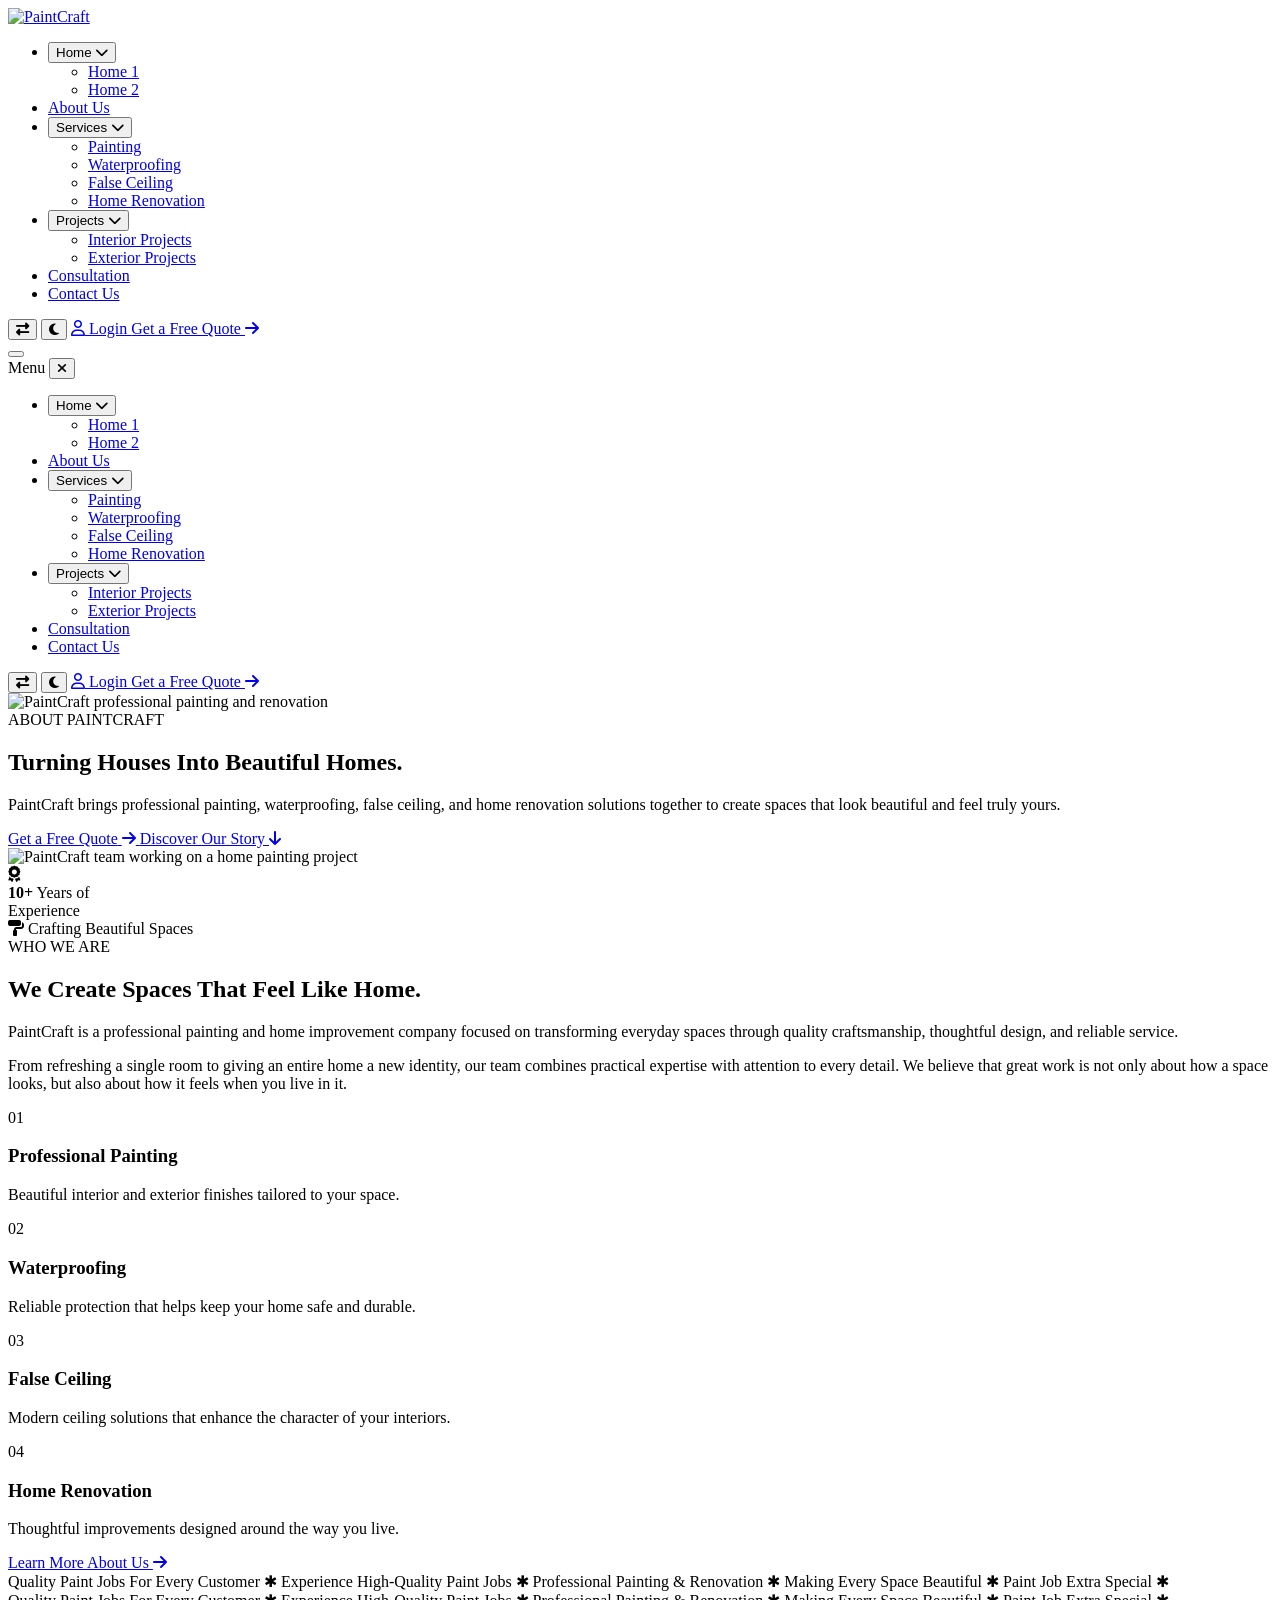
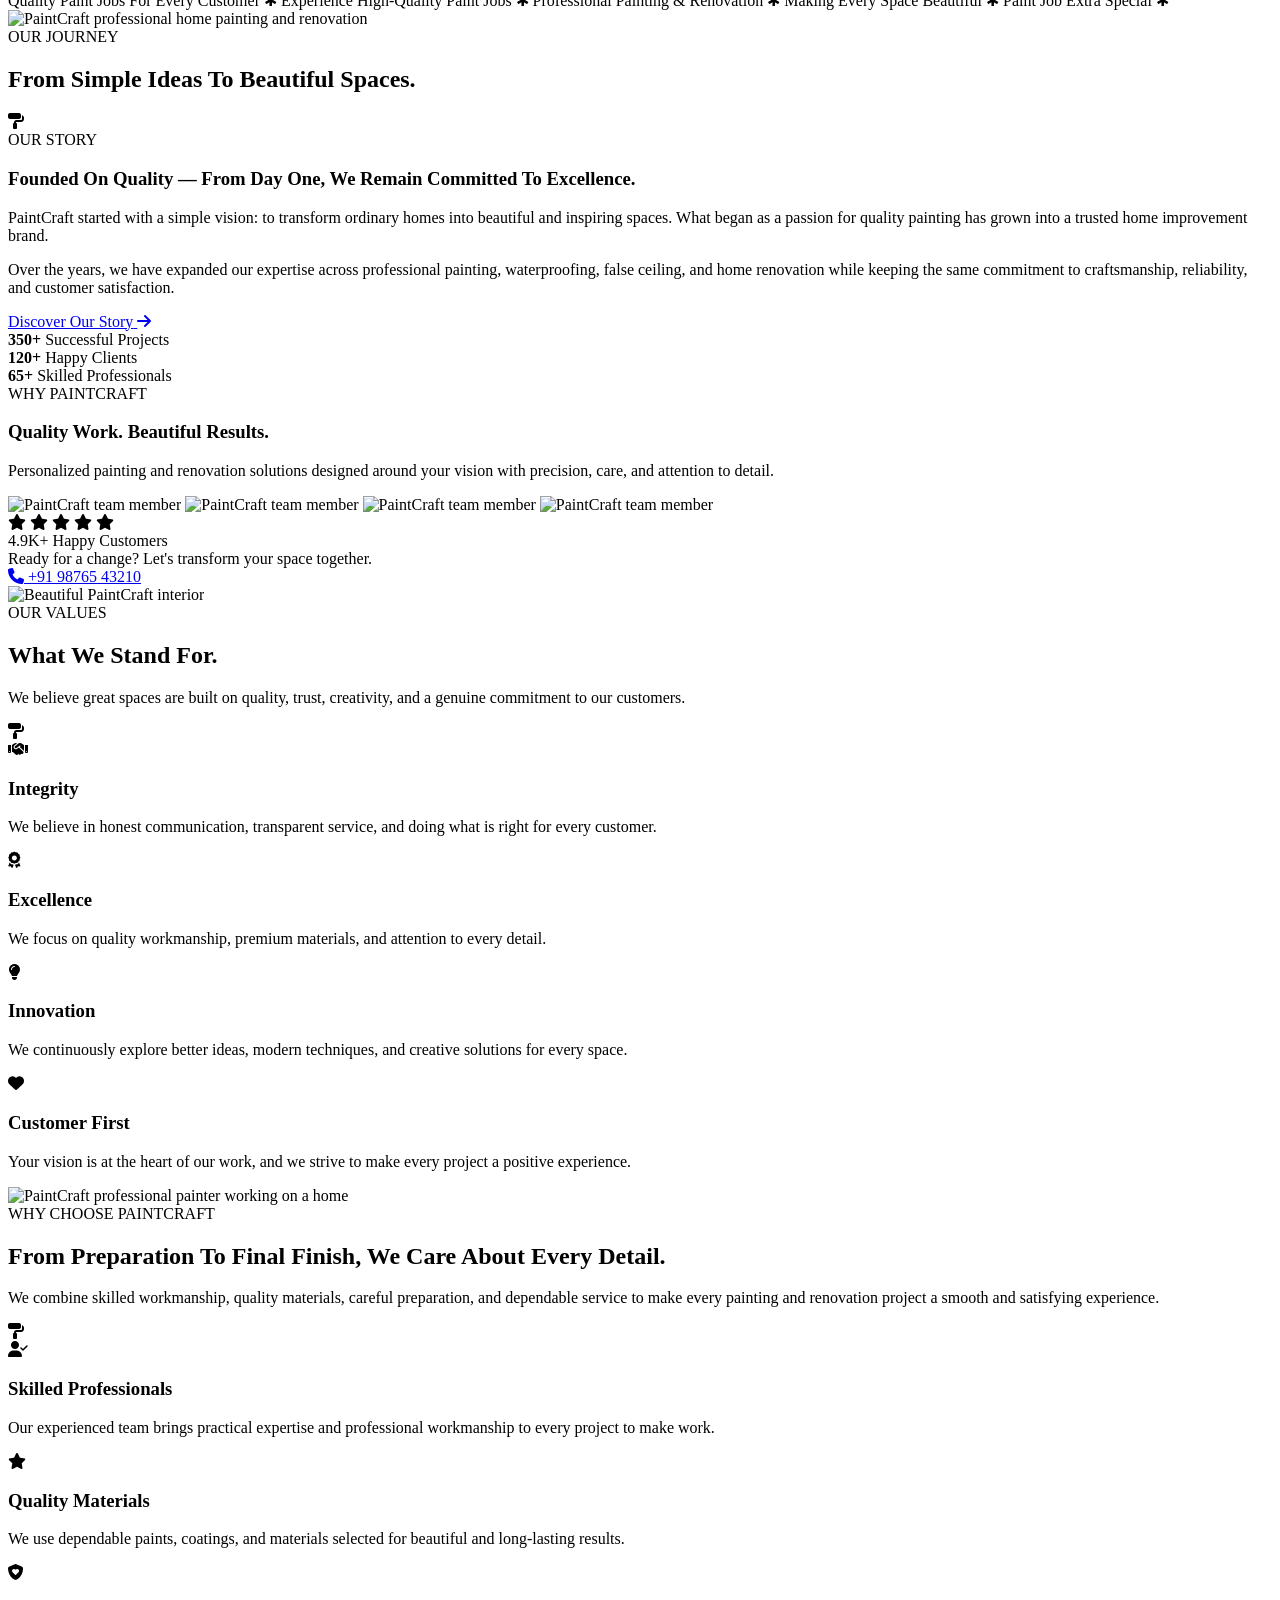
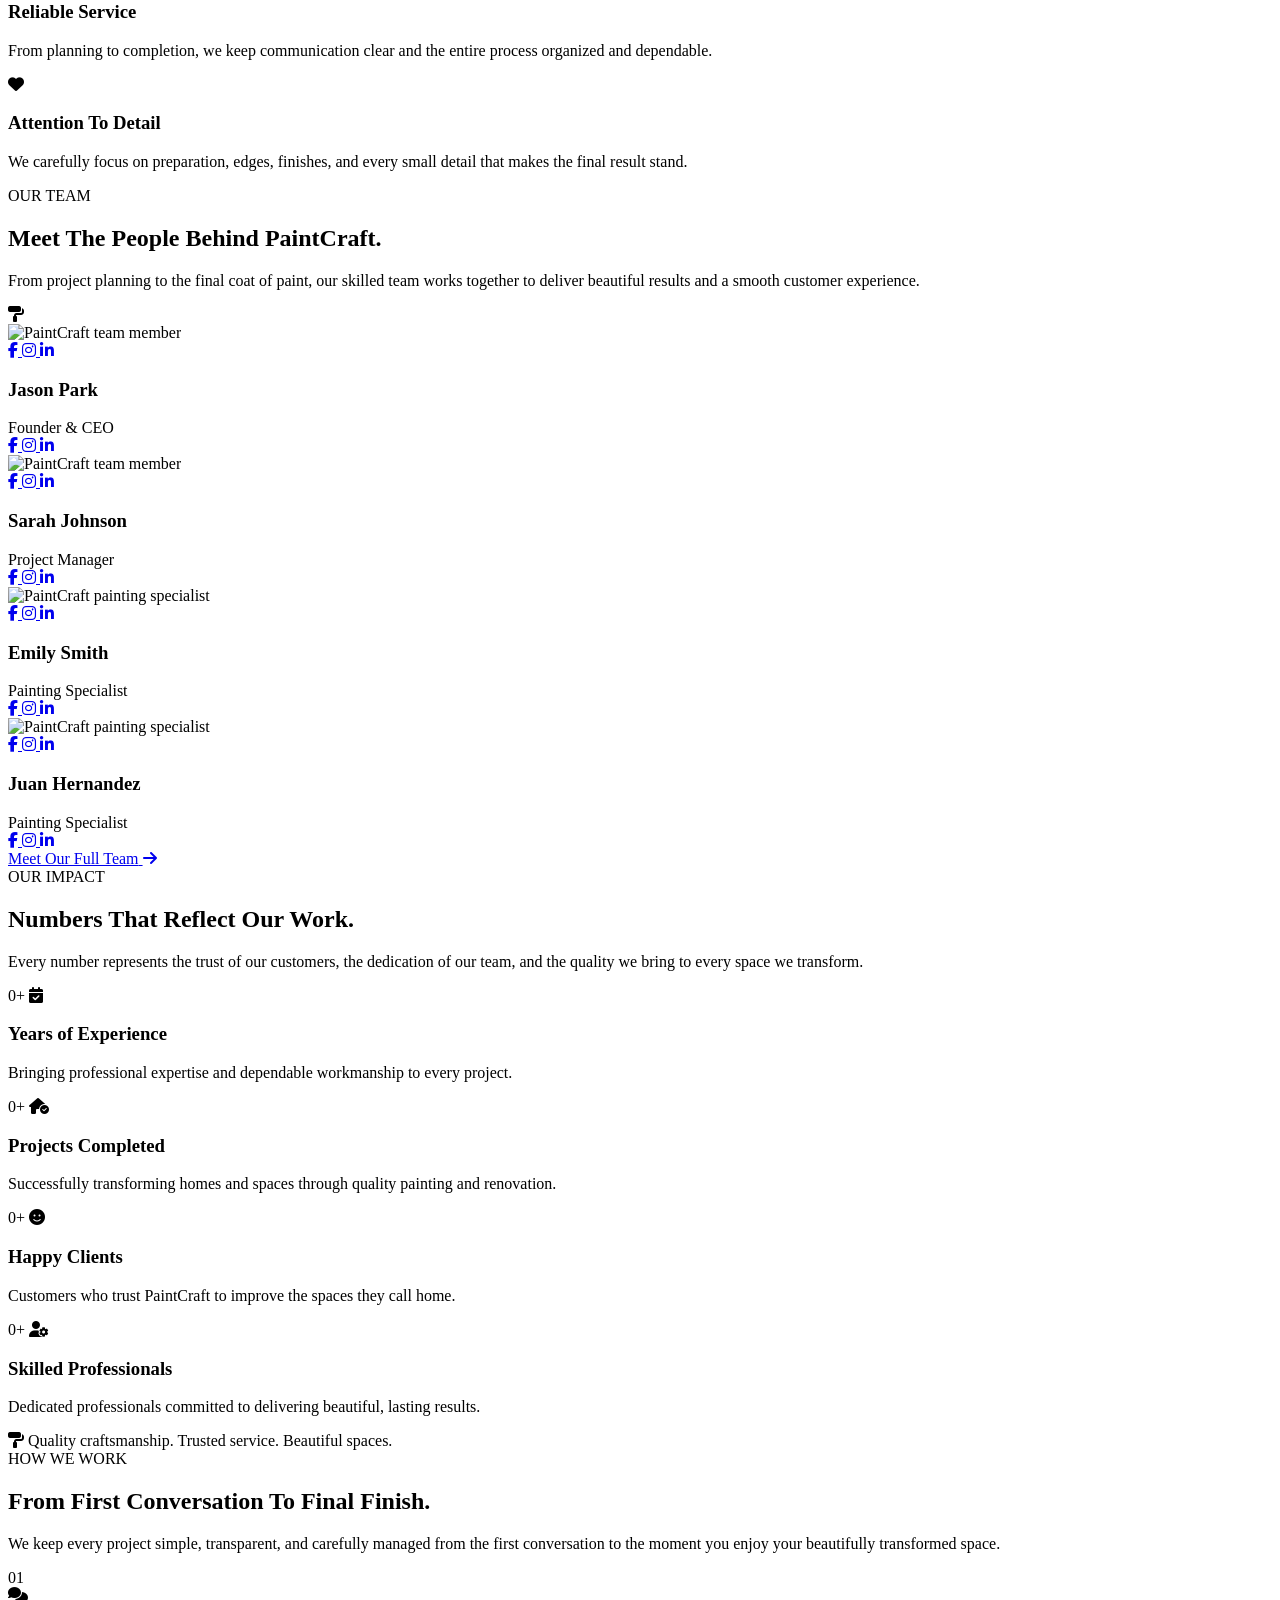
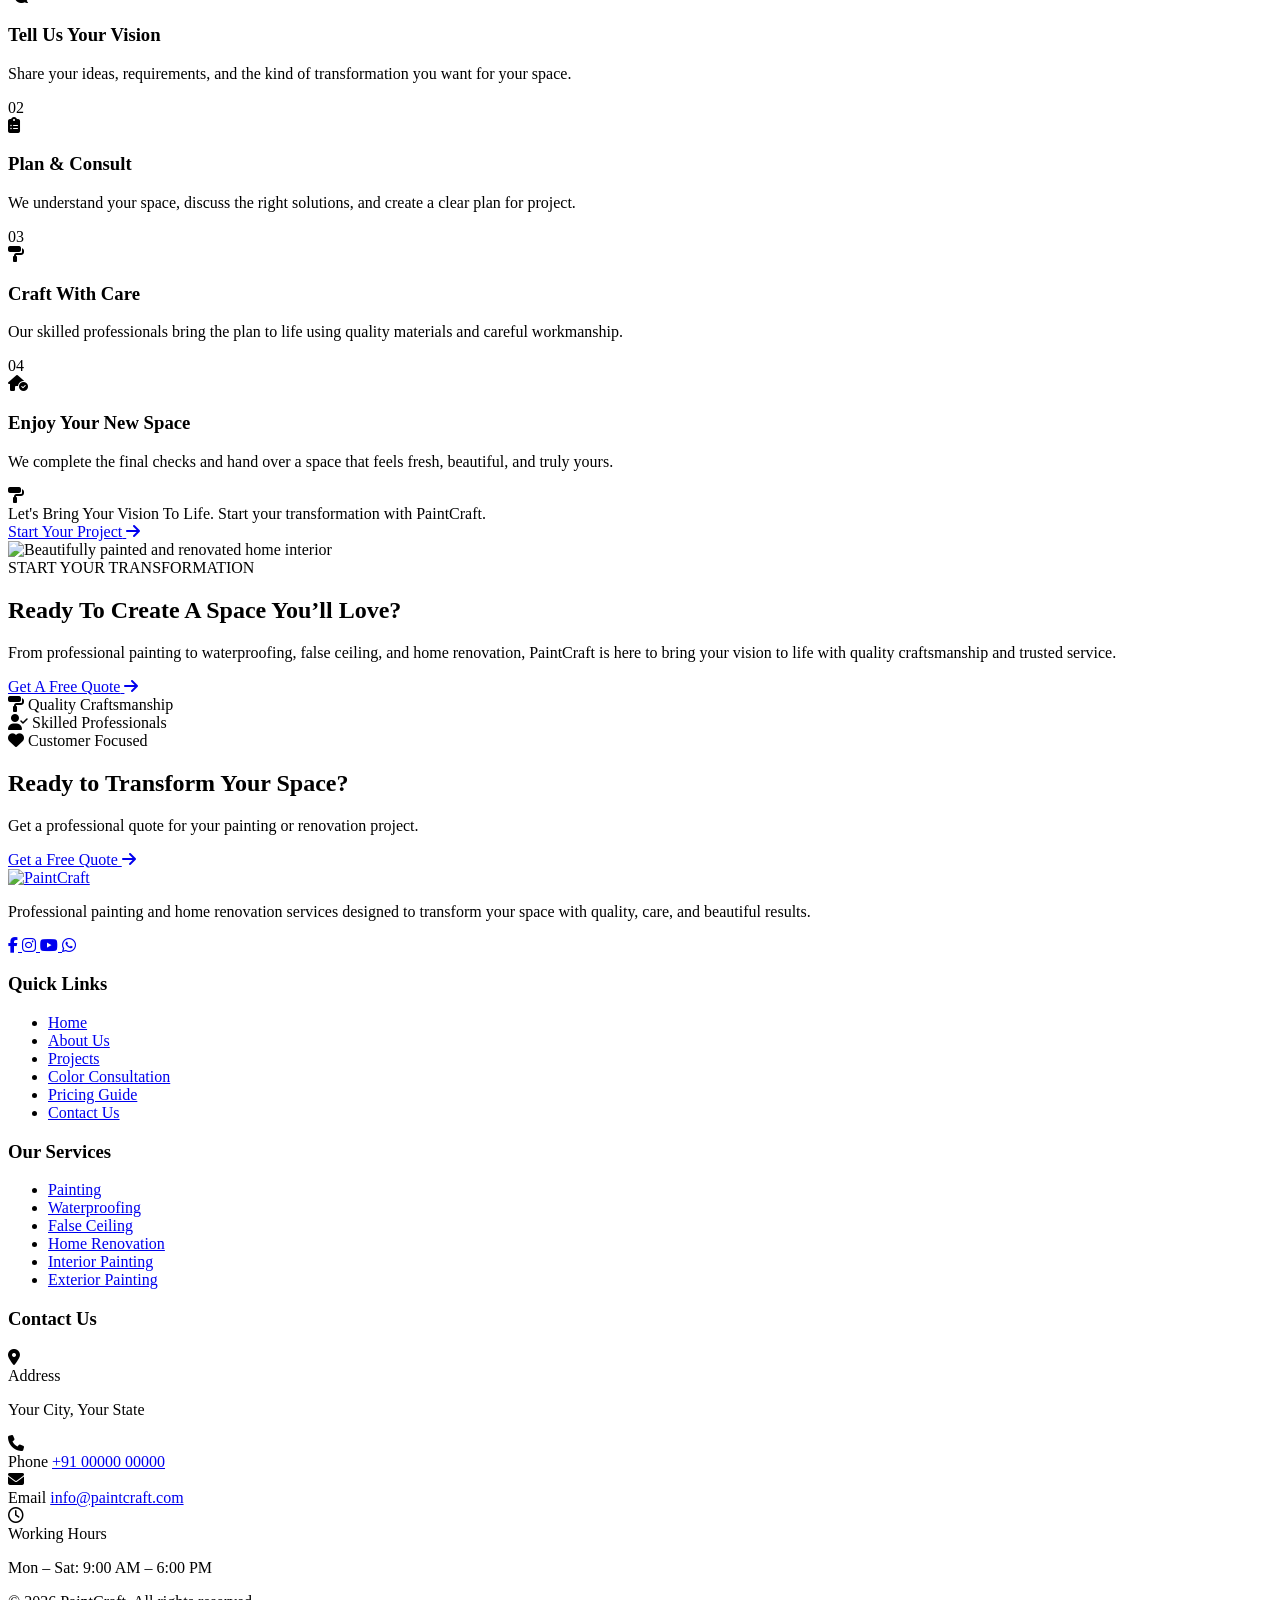
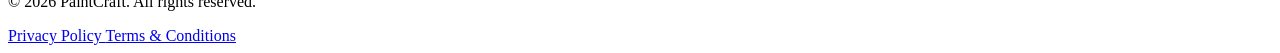
==== about.html @ 1d0dd158 "Add files via upload" ====
<!DOCTYPE html>
<html lang="en" dir="ltr">

<head>

    <!-- =========================================================
         META
    ========================================================== -->

    <meta charset="UTF-8">

    <meta
        name="viewport"
        content="width=device-width, initial-scale=1.0"
    >

    <meta
        name="description"
        content="PaintCraft - Professional Painting & Home Renovation Services"
    >

    <meta
        name="keywords"
        content="painting, home renovation, interior painting, exterior painting, waterproofing"
    >

    <meta
        name="author"
        content="PaintCraft"
    >

    <title>PaintCraft | Painting & Renovation</title>
    <link
    rel="icon"
    type="image/png"
    href="images/logo.png"
>


    <!-- =========================================================
         GOOGLE FONT
         Inter - Used Consistently Throughout Website
    ========================================================== -->

    <link
        rel="preconnect"
        href="https://fonts.googleapis.com"
    >

    <link
        rel="preconnect"
        href="https://fonts.gstatic.com"
        crossorigin
    >

    <link
        href="https://fonts.googleapis.com/css2?family=Inter:wght@400;500;600;700;800&display=swap"
        rel="stylesheet"
    >


    <!-- =========================================================
         FONT AWESOME
    ========================================================== -->

    <link
        rel="stylesheet"
        href="https://cdnjs.cloudflare.com/ajax/libs/font-awesome/6.5.2/css/all.min.css"
    >


    <!-- =========================================================
         MAIN CSS
    ========================================================== -->

    <link
        rel="stylesheet"
        href="css/style.css"
    >


    <!-- =========================================================
         RESPONSIVE CSS
    ========================================================== -->

    <link
        rel="stylesheet"
        href="css/responsive.css"
    >

</head>


<body>

    <!-- =========================================================
         SITE HEADER
    ========================================================== -->

    <header class="site-header">


        <!-- =====================================================
             HEADER CONTAINER
        ====================================================== -->

        <div class="header-container">


            <!-- =================================================
                 LOGO
            ================================================== -->

            <a
                href="index.html"
                class="site-logo"
                aria-label="PaintCraft Home"
            >

                <img
                    src="images/logo.png"
                    alt="PaintCraft"
                    class="logo-image"
                >

            </a>


            <!-- =================================================
                 DESKTOP NAVIGATION
            ================================================== -->

            <nav
                class="desktop-navigation"
                aria-label="Main Navigation"
            >

                <ul class="nav-menu">


                    <!-- =========================================
                         HOME
                    ========================================== -->

                    <li class="nav-item has-dropdown">

                        <button
                            type="button"
                            class="nav-link dropdown-toggle"
                            aria-expanded="false"
                        >

                            <span>Home</span>

                            <i class="fa-solid fa-chevron-down"></i>

                        </button>


                        <ul class="dropdown-menu">

                            <li>
                                <a href="index.html">
                                    Home 1
                                </a>
                            </li>

                            <li>
                                <a href="home-2.html">
                                    Home 2
                                </a>
                            </li>

                        </ul>

                    </li>


                    <!-- =========================================
                         ABOUT US
                    ========================================== -->

                    <li class="nav-item">

                        <a
                            href="about.html"
                            class="nav-link active"
                        >
                            About Us
                        </a>

                    </li>


                    <!-- =========================================
                         SERVICES
                    ========================================== -->

                    <li class="nav-item has-dropdown">

                        <button
                            type="button"
                            class="nav-link dropdown-toggle"
                            aria-expanded="false"
                        >

                            <span>Services</span>

                            <i class="fa-solid fa-chevron-down"></i>

                        </button>


                        <ul class="dropdown-menu">

                            <li>
                                <a href="painting.html">
                                    Painting
                                </a>
                            </li>

                            <li>
                                <a href="waterproofing.html">
                                    Waterproofing
                                </a>
                            </li>

                            <li>
                                <a href="false-ceiling.html">
                                    False Ceiling
                                </a>
                            </li>

                            <li>
                                <a href="home-renovation.html">
                                    Home Renovation
                                </a>
                            </li>

                        </ul>

                    </li>


                    <!-- =========================================
                         PROJECTS
                    ========================================== -->

                    <li class="nav-item has-dropdown">

                        <button
                            type="button"
                            class="nav-link dropdown-toggle"
                            aria-expanded="false"
                        >

                            <span>Projects</span>

                            <i class="fa-solid fa-chevron-down"></i>

                        </button>


                        <ul class="dropdown-menu">

                            

                            <li>
                                <a href="interior-projects.html">
                                    Interior Projects
                                </a>
                            </li>

                            <li>
                                <a href="exterior-projects.html">
                                    Exterior Projects
                                </a>
                            </li>

                            

                           

                        </ul>

                    </li>


                    <!-- =========================================
                         COLOR CONSULTATION
                    ========================================== -->

                    <li class="nav-item">

                        <a
                            href="consultation.html"
                            class="nav-link"
                        >
                            Consultation
                        </a>

                    </li>


                    


                    <!-- =========================================
                         CONTACT US
                    ========================================== -->

                    <li class="nav-item">

                        <a
                            href="contact.html"
                            class="nav-link"
                        >
                            Contact Us
                        </a>

                    </li>

                </ul>

            </nav>


            <!-- =================================================
                 DESKTOP HEADER ACTIONS

                 IMPORTANT:
                 These buttons are ONLY for desktop.
            ================================================== -->

            <div class="desktop-header-actions">


                <!-- =============================================
                     RTL TOGGLE
                ============================================== -->

                <button
                    type="button"
                    class="header-action-btn rtl-btn"
                    id="rtlToggle"
                    aria-label="Switch to RTL"
                    aria-pressed="false"
                >

                    <i class="fa-solid fa-right-left"></i>

                </button>


                <!-- =============================================
                     DARK MODE TOGGLE
                ============================================== -->

                <button
                    type="button"
                    class="header-action-btn dark-mode-btn"
                    id="darkModeToggle"
                    aria-label="Toggle dark mode"
                    aria-pressed="false"
                >

                    <i class="fa-solid fa-moon"></i>

                </button>


                <!-- =============================================
                     LOGIN
                ============================================== -->

                <a
                    href="login.html"
                    class="primary-btn login-btn"
                    aria-label="Login"
                >

                    <i class="fa-regular fa-user"></i>

                    <span>
                        Login
                    </span>

                </a>


                <!-- =============================================
                     GET A FREE QUOTE
                ============================================== -->

                <a
                    href="get a quote.html"
                    class="secondary-btn header-quote-btn"
                >

                    <span>
                        Get a Free Quote
                    </span>

                    <i class="fa-solid fa-arrow-right"></i>

                </a>


            </div>


            <!-- =================================================
                 HAMBURGER BUTTON

                 MOBILE
                 IPAD MINI
                 IPAD PRO
            ================================================== -->

            <button
                type="button"
                class="hamburger-button"
                id="hamburgerButton"
                aria-label="Open menu"
                aria-expanded="false"
                aria-controls="mobileNavigation"
            >

                <span class="hamburger-line"></span>

                <span class="hamburger-line"></span>

                <span class="hamburger-line"></span>

            </button>


        </div>


        <!-- =====================================================
             MOBILE / TABLET NAVIGATION

             ALL MENUS + ALL BUTTONS ARE INSIDE
             THE HAMBURGER MENU
        ====================================================== -->

        <div
            class="mobile-navigation"
            id="mobileNavigation"
            aria-hidden="true"
        >

            <div class="mobile-navigation-inner">


                <!-- =================================================
                     MOBILE MENU HEADER
                ================================================== -->

                <div class="mobile-menu-header">

                    <span class="mobile-menu-title">
                        Menu
                    </span>


                    <button
                        type="button"
                        class="mobile-menu-close"
                        id="mobileMenuClose"
                        aria-label="Close menu"
                    >

                        <i class="fa-solid fa-xmark"></i>

                    </button>

                </div>


                <!-- =================================================
                     MOBILE NAVIGATION
                ================================================== -->

                <nav
                    class="mobile-menu"
                    aria-label="Mobile Navigation"
                >

                    <ul class="mobile-nav-list">


                        <!-- =========================================
                             HOME
                        ========================================== -->

                        <li class="mobile-nav-item has-mobile-dropdown">

                            <button
                                type="button"
                                class="mobile-nav-link mobile-dropdown-toggle"
                                aria-expanded="false"
                            >

                                <span>
                                    Home
                                </span>

                                <i class="fa-solid fa-chevron-down"></i>

                            </button>


                            <ul class="mobile-dropdown-menu">

                                <li>
                                    <a href="index.html">
                                        Home 1
                                    </a>
                                </li>

                                <li>
                                    <a href="home-2.html">
                                        Home 2
                                    </a>
                                </li>

                            </ul>

                        </li>


                        <!-- =========================================
                             ABOUT US
                        ========================================== -->

                        <li class="mobile-nav-item">

                            <a
                                href="about.html"
                                class="mobile-nav-link active"
                            >
                                About Us
                            </a>

                        </li>


                        <!-- =========================================
                             SERVICES
                        ========================================== -->

                        <li class="mobile-nav-item has-mobile-dropdown">

                            <button
                                type="button"
                                class="mobile-nav-link mobile-dropdown-toggle"
                                aria-expanded="false"
                            >

                                <span>
                                    Services
                                </span>

                                <i class="fa-solid fa-chevron-down"></i>

                            </button>


                            <ul class="mobile-dropdown-menu">

                                <li>
                                    <a href="painting.html">
                                        Painting
                                    </a>
                                </li>

                                <li>
                                    <a href="waterproofing.html">
                                        Waterproofing
                                    </a>
                                </li>

                                <li>
                                    <a href="false-ceiling.html">
                                        False Ceiling
                                    </a>
                                </li>

                                <li>
                                    <a href="home-renovation.html">
                                        Home Renovation
                                    </a>
                                </li>

                            </ul>

                        </li>


                        <!-- =========================================
                             PROJECTS
                        ========================================== -->

                        <li class="mobile-nav-item has-mobile-dropdown">

                            <button
                                type="button"
                                class="mobile-nav-link mobile-dropdown-toggle"
                                aria-expanded="false"
                            >

                                <span>
                                    Projects
                                </span>

                                <i class="fa-solid fa-chevron-down"></i>

                            </button>


                            <ul class="mobile-dropdown-menu">

                                

                                <li>
                                    <a href="interior-projects.html">
                                        Interior Projects
                                    </a>
                                </li>

                                <li>
                                    <a href="exterior-projects.html">
                                        Exterior Projects
                                    </a>
                                </li>

                              

                                

                            </ul>

                        </li>


                        <!-- =========================================
                             COLOR CONSULTATION
                        ========================================== -->

                        <li class="mobile-nav-item">

                            <a
                                href="consultation.html"
                                class="mobile-nav-link"
                            >
                                Consultation
                            </a>

                        </li>


                        


                        <!-- =========================================
                             CONTACT US
                        ========================================== -->

                        <li class="mobile-nav-item">

                            <a
                                href="contact.html"
                                class="mobile-nav-link"
                            >
                                Contact Us
                            </a>

                        </li>


                    </ul>

                </nav>


                <!-- =================================================
                     MOBILE HEADER ACTIONS

                     THESE ARE INSIDE THE HAMBURGER DRAWER

                     RTL
                     DARK MODE
                     LOGIN
                     GET A FREE QUOTE
                ================================================== -->

                <div class="mobile-header-actions">


                    <!-- =============================================
                         RTL TOGGLE
                    ============================================== -->

                    <button
                        type="button"
                        class="mobile-action-btn rtl-btn"
                        id="mobileRtlToggle"
                        aria-label="Switch to RTL"
                        aria-pressed="false"
                    >

                        <i class="fa-solid fa-right-left"></i>

                    </button>


                    <!-- =============================================
                         DARK MODE TOGGLE
                    ============================================== -->

                    <button
                        type="button"
                        class="mobile-action-btn dark-mode-btn"
                        id="mobileDarkModeToggle"
                        aria-label="Toggle dark mode"
                        aria-pressed="false"
                    >

                        <i class="fa-solid fa-moon"></i>

                    </button>


                    <!-- =============================================
                         LOGIN
                    ============================================== -->

                    <a
                        href="login.html"
                        class="primary-btn mobile-action-btn login-btn"
                    >

                        <i class="fa-regular fa-user"></i>

                        <span>
                            Login
                        </span>

                    </a>


                    <!-- =============================================
                         GET A FREE QUOTE
                    ============================================== -->

                    <a
                        href="get a quote.html"
                        class="secondary-btn mobile-quote-btn"
                    >

                        <span>
                            Get a Free Quote
                        </span>

                        <i class="fa-solid fa-arrow-right"></i>

                    </a>


                </div>


            </div>

        </div>


    </header>


    <!-- =========================================================
         MAIN CONTENT
    ========================================================== -->

    <main id="main-content">
        <!-- =========================================================
     ABOUT US PAGE
     SECTION 1 - PAGE HERO
     PART 1 - HTML
========================================================= -->

<section class="about-page-hero" id="aboutPageHero">

    <!-- Background Image -->
    <div class="about-page-hero-background">

        <img
            src="images/about-hero.jpg"
            alt="PaintCraft professional painting and renovation"
            class="about-page-hero-background-image"
        >

    </div>


    <!-- Dark Overlay -->
    <div
        class="about-page-hero-overlay"
        aria-hidden="true"
    ></div>


    <!-- Centered Content -->
    <div class="about-page-hero-container">

        <div class="about-page-hero-content">

            <span class="about-page-hero-eyebrow">
                ABOUT PAINTCRAFT
            </span>

            <h1 class="about-page-hero-title">
                Turning Houses Into
                <span>Beautiful Homes.</span>
            </h1>

            <p class="about-page-hero-description">
                PaintCraft brings professional painting, waterproofing,
                false ceiling, and home renovation solutions together
                to create spaces that look beautiful and feel truly yours.
            </p>

            <div class="about-page-hero-actions">

                <a
                    href="get-a-quote.html"
                    class="about-page-hero-primary-button"
                >
                    <span>Get a Free Quote</span>
                    <i
                        class="fa-solid fa-arrow-right"
                        aria-hidden="true"
                    ></i>
                </a>

                <a
                    href="#aboutWhoWeAre"
                    class="about-page-hero-secondary-button"
                >
                    <span>Discover Our Story</span>
                    <i
                        class="fa-solid fa-arrow-down"
                        aria-hidden="true"
                    ></i>
                </a>

            </div>

        </div>

    </div>

</section>
<!-- =========================================================
     ABOUT US PAGE
     SECTION 2 - WHO WE ARE
     PART 1 - HTML
========================================================= -->

<section class="about-who-section" id="aboutWhoWeAre">

    <div class="about-who-container">


        <!-- =================================================
             IMAGE SIDE
        ================================================== -->

        <div class="about-who-visual">

            <div class="about-who-image-wrapper">

                <img
                    src="images/about-who-we-are.jpg"
                    alt="PaintCraft team working on a home painting project"
                    class="about-who-image"
                    loading="lazy"
                >

            </div>


            <!-- Experience Badge -->

            <div class="about-who-experience">

                <div class="about-who-experience-icon">

                    <i
                        class="fa-solid fa-award"
                        aria-hidden="true"
                    ></i>

                </div>

                <div class="about-who-experience-content">

                    <strong>10+</strong>

                    <span>
                        Years of
                        <br>
                        Experience
                    </span>

                </div>

            </div>


            <!-- Small Image Label -->

            <div class="about-who-image-label">

                <i
                    class="fa-solid fa-paint-roller"
                    aria-hidden="true"
                ></i>

                <span>
                    Crafting Beautiful Spaces
                </span>

            </div>

        </div>


        <!-- =================================================
             CONTENT SIDE
        ================================================== -->

        <div class="about-who-content">

            <span class="about-who-eyebrow">
                WHO WE ARE
            </span>

            <h2 class="about-who-title">
                We Create Spaces That
                <span>Feel Like Home.</span>
            </h2>

            <p class="about-who-introduction">
                PaintCraft is a professional painting and home
                improvement company focused on transforming
                everyday spaces through quality craftsmanship,
                thoughtful design, and reliable service.
            </p>

            <p class="about-who-description">
                From refreshing a single room to giving an entire
                home a new identity, our team combines practical
                expertise with attention to every detail. We believe
                that great work is not only about how a space looks,
                but also about how it feels when you live in it.
            </p>


            <!-- Core Areas -->

            <div class="about-who-services">

                <div class="about-who-service">

                    <span class="about-who-service-number">
                        01
                    </span>

                    <div class="about-who-service-content">

                        <h3>
                            Professional Painting
                        </h3>

                        <p>
                            Beautiful interior and exterior finishes
                            tailored to your space.
                        </p>

                    </div>

                </div>


                <div class="about-who-service">

                    <span class="about-who-service-number">
                        02
                    </span>

                    <div class="about-who-service-content">

                        <h3>
                            Waterproofing
                        </h3>

                        <p>
                            Reliable protection that helps keep
                            your home safe and durable.
                        </p>

                    </div>

                </div>


                <div class="about-who-service">

                    <span class="about-who-service-number">
                        03
                    </span>

                    <div class="about-who-service-content">

                        <h3>
                            False Ceiling
                        </h3>

                        <p>
                            Modern ceiling solutions that enhance
                            the character of your interiors.
                        </p>

                    </div>

                </div>


                <div class="about-who-service">

                    <span class="about-who-service-number">
                        04
                    </span>

                    <div class="about-who-service-content">

                        <h3>
                            Home Renovation
                        </h3>

                        <p>
                            Thoughtful improvements designed around
                            the way you live.
                        </p>

                    </div>

                </div>

            </div>


            <!-- CTA -->

            <div class="about-who-action">

                <a
                    href="consultation.html"
                    class="about-who-button"
                >

                    <span>
                        Learn More About Us
                    </span>

                    <i
                        class="fa-solid fa-arrow-right"
                        aria-hidden="true"
                    ></i>

                </a>

            </div>

        </div>

    </div>

</section>
<!-- =========================================================
     PAINTCRAFT RUNNING MARQUEE
========================================================= -->

<section class="paintcraft-marquee-section" aria-label="PaintCraft highlights">
    <div class="paintcraft-marquee-track">

        <div class="paintcraft-marquee-content">

            <span class="paintcraft-marquee-item">
                Quality Paint Jobs For Every Customer
            </span>

            <span class="paintcraft-marquee-star">✱</span>

            <span class="paintcraft-marquee-item">
                Experience High-Quality Paint Jobs
            </span>

            <span class="paintcraft-marquee-star">✱</span>

            <span class="paintcraft-marquee-item">
                Professional Painting & Renovation
            </span>

            <span class="paintcraft-marquee-star">✱</span>

            <span class="paintcraft-marquee-item">
                Making Every Space Beautiful
            </span>

            <span class="paintcraft-marquee-star">✱</span>

            <span class="paintcraft-marquee-item">
                Paint Job Extra Special
            </span>

            <span class="paintcraft-marquee-star">✱</span>

        </div>

        <!-- Duplicate for seamless infinite loop -->
        <div class="paintcraft-marquee-content" aria-hidden="true">

            <span class="paintcraft-marquee-item">
                Quality Paint Jobs For Every Customer
            </span>

            <span class="paintcraft-marquee-star">✱</span>

            <span class="paintcraft-marquee-item">
                Experience High-Quality Paint Jobs
            </span>

            <span class="paintcraft-marquee-star">✱</span>

            <span class="paintcraft-marquee-item">
                Professional Painting & Renovation
            </span>

            <span class="paintcraft-marquee-star">✱</span>

            <span class="paintcraft-marquee-item">
                Making Every Space Beautiful
            </span>

            <span class="paintcraft-marquee-star">✱</span>

            <span class="paintcraft-marquee-item">
                Paint Job Extra Special
            </span>

            <span class="paintcraft-marquee-star">✱</span>

        </div>

    </div>
</section>
<!-- =========================================================
     ABOUT US
     SECTION 3: OUR STORY
     PART 1 — HTML
========================================================= -->

<section class="about-story-section" id="aboutOurStory">

    <div class="about-story-container">

        <!-- =================================================
             TOP STORY AREA
        ================================================= -->

        <div class="about-story-main">

            <!-- LEFT: STORY IMAGE -->
            <div class="about-story-visual">

                <div class="about-story-image-wrapper">
                    <img
                        src="images/about-story.jpg"
                        alt="PaintCraft professional home painting and renovation"
                        class="about-story-image"
                        loading="lazy"
                    >
                </div>

            </div>


            <!-- CENTER: STORY STATEMENT -->
            <div class="about-story-highlight">

                <span class="about-story-highlight-line">
                    OUR JOURNEY
                </span>

                <h2 class="about-story-highlight-title">
                    From Simple
                    <span>Ideas</span>
                    To Beautiful
                    <span>Spaces.</span>
                </h2>

                <div class="about-story-highlight-mark">
                    <i class="fa-solid fa-paint-roller"></i>
                </div>

            </div>


            <!-- RIGHT: STORY CONTENT -->
            <div class="about-story-content">

                <span class="about-story-eyebrow">
                    OUR STORY
                </span>

                <h3 class="about-story-title">
                    Founded On Quality — From Day One, We Remain Committed To Excellence.
                </h3>

                <p class="about-story-description">
                    PaintCraft started with a simple vision: to transform
                    ordinary homes into beautiful and inspiring spaces.
                    What began as a passion for quality painting has grown
                    into a trusted home improvement brand.
                </p>

                <p class="about-story-description">
                    Over the years, we have expanded our expertise across
                    professional painting, waterproofing, false ceiling,
                    and home renovation while keeping the same commitment
                    to craftsmanship, reliability, and customer satisfaction.
                </p>

                <div class="about-story-action">

                    <a
                        href="consultation.html"
                        class="about-story-button"
                    >
                        <span>Discover Our Story</span>

                        <span class="about-story-button-icon">
                            <i class="fa-solid fa-arrow-right"></i>
                        </span>
                    </a>

                </div>

            </div>

        </div>


        <!-- =================================================
             BOTTOM STORY AREA
        ================================================= -->

        <div class="about-story-bottom">


            <!-- STATISTICS -->
            <div class="about-story-stats">

                <!-- STAT 1 -->
                <div class="about-story-stat">

                    <strong class="about-story-stat-number">
                        350+
                    </strong>

                    <span class="about-story-stat-label">
                        Successful Projects
                    </span>

                </div>


                <!-- STAT 2 -->
                <div class="about-story-stat">

                    <strong class="about-story-stat-number">
                        120+
                    </strong>

                    <span class="about-story-stat-label">
                        Happy Clients
                    </span>

                </div>


                <!-- STAT 3 -->
                <div class="about-story-stat">

                    <strong class="about-story-stat-number">
                        65+
                    </strong>

                    <span class="about-story-stat-label">
                        Skilled Professionals
                    </span>

                </div>

            </div>


            <!-- FEATURE CARD -->
            <div class="about-story-feature-card">

                <div class="about-story-feature-content">

                    <span class="about-story-feature-eyebrow">
                        WHY PAINTCRAFT
                    </span>

                    <h3 class="about-story-feature-title">
                        Quality Work.
                        <span>Beautiful Results.</span>
                    </h3>

                    <p class="about-story-feature-description">
                        Personalized painting and renovation solutions
                        designed around your vision with precision,
                        care, and attention to detail.
                    </p>

                </div>


                <!-- FEATURE BOTTOM -->
                <div class="about-story-feature-bottom">

                    <div class="about-story-review">

                        <div class="about-story-review-avatars">

                            <span class="about-story-avatar">
                                <img
                                    src="images/team-1.jpg"
                                    alt="PaintCraft team member"
                                >
                            </span>

                            <span class="about-story-avatar">
                                <img
                                    src="images/team-2.jpg"
                                    alt="PaintCraft team member"
                                >
                            </span>

                            <span class="about-story-avatar">
                                <img
                                    src="images/team-3.jpg"
                                    alt="PaintCraft team member"
                                >
                            </span>

                            <span class="about-story-avatar">
                                <img
                                    src="images/team-4.jpg"
                                    alt="PaintCraft team member"
                                >
                            </span>

                        </div>


                        <div class="about-story-rating">

                            <div class="about-story-stars">
                                <i class="fa-solid fa-star"></i>
                                <i class="fa-solid fa-star"></i>
                                <i class="fa-solid fa-star"></i>
                                <i class="fa-solid fa-star"></i>
                                <i class="fa-solid fa-star"></i>
                            </div>

                            <span>
                                4.9K+ Happy Customers
                            </span>

                        </div>

                    </div>

                </div>

            </div>

        </div>

    </div>

</section>
<! =========================================================
   ABOUT US
   SECTION 4: OUR VALUES
   PART 1 — HTML
========================================================= !>

<section class="about-values-section" id="aboutOurValues">

    <!-- =====================================================
         TOP CTA STRIP
    ====================================================== -->

    <div class="about-values-cta-strip">

        <div class="about-values-cta-container">

            <div class="about-values-cta-text">
                Ready for a change?
                <span>Let's transform your space together.</span>
            </div>

            <a
                href="tel:+919876543210"
                class="about-values-cta-button"
            >
                <i class="fa-solid fa-phone"></i>
                <span>+91 98765 43210</span>
            </a>

        </div>

    </div>


    <!-- =====================================================
         VALUES MAIN AREA
    ====================================================== -->

    <div class="about-values-main">

        <!-- BACKGROUND IMAGE -->
        <div class="about-values-background">

            <img
                src="images/about-values.jpg"
                alt="Beautiful PaintCraft interior"
                class="about-values-background-image"
                loading="lazy"
            >

        </div>


        <!-- IMAGE OVERLAY -->
        <div
            class="about-values-image-overlay"
            aria-hidden="true"
        ></div>


        <!-- CONTENT CONTAINER -->
        <div class="about-values-container">

            <div class="about-values-card">

                <!-- CARD HEADER -->

                <div class="about-values-card-header">

                    <span class="about-values-eyebrow">
                        OUR VALUES
                    </span>

                    <h2 class="about-values-title">
                        What We
                        <span>Stand For.</span>
                    </h2>

                    <p class="about-values-intro">
                        We believe great spaces are built on
                        quality, trust, creativity, and a genuine
                        commitment to our customers.
                    </p>

                </div>


                <!-- DECORATIVE PAINT ROLLER -->

                <div class="about-values-divider">

                    <span></span>

                    <i class="fa-solid fa-paint-roller"></i>

                    <span></span>

                </div>


                <!-- VALUES LIST -->

                <div class="about-values-list">

                    <!-- VALUE 01 -->

                    <article class="about-value-item">

                        <div class="about-value-icon">
                            <i class="fa-solid fa-handshake"></i>
                        </div>

                        <div class="about-value-content">

                            <h3>Integrity</h3>

                            <p>
                                We believe in honest communication,
                                transparent service, and doing what
                                is right for every customer.
                            </p>

                        </div>

                    </article>


                    <!-- VALUE 02 -->

                    <article class="about-value-item">

                        <div class="about-value-icon">
                            <i class="fa-solid fa-award"></i>
                        </div>

                        <div class="about-value-content">

                            <h3>Excellence</h3>

                            <p>
                                We focus on quality workmanship,
                                premium materials, and attention
                                to every detail.
                            </p>

                        </div>

                    </article>


                    <!-- VALUE 03 -->

                    <article class="about-value-item">

                        <div class="about-value-icon">
                            <i class="fa-solid fa-lightbulb"></i>
                        </div>

                        <div class="about-value-content">

                            <h3>Innovation</h3>

                            <p>
                                We continuously explore better
                                ideas, modern techniques, and
                                creative solutions for every space.
                            </p>

                        </div>

                    </article>


                    <!-- VALUE 04 -->

                    <article class="about-value-item">

                        <div class="about-value-icon">
                            <i class="fa-solid fa-heart"></i>
                        </div>

                        <div class="about-value-content">

                            <h3>Customer First</h3>

                            <p>
                                Your vision is at the heart of our
                                work, and we strive to make every
                                project a positive experience.
                            </p>

                        </div>

                    </article>

                </div>

            </div>

        </div>

    </div>

</section>
<!-- =========================================================
     ABOUT US
     SECTION 5: WHY CHOOSE PAINTCRAFT
     PART 1 — HTML
========================================================= -->

<section class="about-why-section" id="aboutWhyChoose">

    <div class="about-why-container">

        <!-- =================================================
             LEFT IMAGE
        ================================================== -->

        <div class="about-why-visual">

            <div class="about-why-image-wrapper">

                <img
                    src="images/about-why-choose.jpg"
                    alt="PaintCraft professional painter working on a home"
                    class="about-why-image"
                    loading="lazy"
                >

            </div>

        </div>


        <!-- =================================================
             RIGHT CONTENT
        ================================================== -->

        <div class="about-why-content">

            <!-- SECTION HEADING -->

            <div class="about-why-header">

                <span class="about-why-eyebrow">
                    WHY CHOOSE PAINTCRAFT
                </span>

                <h2 class="about-why-title">
                    From Preparation To
                    <span>Final Finish,</span>
                    We Care About Every Detail.
                </h2>

                <p class="about-why-intro">
                    We combine skilled workmanship, quality materials,
                    careful preparation, and dependable service to make
                    every painting and renovation project a smooth
                    and satisfying experience.
                </p>

            </div>


            <!-- =================================================
                 DECORATIVE DIVIDER
            ================================================== -->

            <div class="about-why-divider">

                <span></span>

                <i class="fa-solid fa-paint-roller"></i>

                <span></span>

            </div>


            <!-- =================================================
                 BENEFITS GRID
            ================================================== -->

            <div class="about-why-benefits">


                <!-- BENEFIT 01 -->

                <article class="about-why-benefit">

                    <div class="about-why-benefit-icon">
                        <i class="fa-solid fa-user-check"></i>
                    </div>

                    <div class="about-why-benefit-content">

                        <h3>
                            Skilled Professionals
                        </h3>

                        <p>
                            Our experienced team brings practical
                            expertise and professional workmanship
                            to every project to make work.
                        </p>

                    </div>

                </article>


                <!-- BENEFIT 02 -->

                <article class="about-why-benefit">

                    <div class="about-why-benefit-icon">
                        <i class="fa-solid fa-star"></i>
                    </div>

                    <div class="about-why-benefit-content">

                        <h3>
                            Quality Materials
                        </h3>

                        <p>
                            We use dependable paints, coatings,
                            and materials selected for beautiful
                            and long-lasting results.
                        </p>

                    </div>

                </article>


                <!-- BENEFIT 03 -->

                <article class="about-why-benefit">

                    <div class="about-why-benefit-icon">
                        <i class="fa-solid fa-shield-heart"></i>
                    </div>

                    <div class="about-why-benefit-content">

                        <h3>
                            Reliable Service
                        </h3>

                        <p>
                            From planning to completion, we keep
                            communication clear and the entire
                            process organized and dependable.
                        </p>

                    </div>

                </article>


                <!-- BENEFIT 04 -->

                <article class="about-why-benefit">

                    <div class="about-why-benefit-icon">
                        <i class="fa-solid fa-heart"></i>
                    </div>

                    <div class="about-why-benefit-content">

                        <h3>
                            Attention To Detail
                        </h3>

                        <p>
                            We carefully focus on preparation,
                            edges, finishes, and every small detail
                            that makes the final result stand.
                        </p>

                    </div>

                </article>


            </div>

        </div>

    </div>

</section>
<!-- =========================================================
     ABOUT US
     SECTION 6: OUR TEAM
     PART 1 — HTML
========================================================= -->

<section class="about-team-section" id="aboutOurTeam">

    <div class="about-team-container">

        <!-- =================================================
             SECTION HEADER
        ================================================== -->

        <div class="about-team-header">

            <span class="about-team-eyebrow">
                OUR TEAM
            </span>

            <h2 class="about-team-title">
                Meet The People Behind
                <span>PaintCraft.</span>
            </h2>

            <p class="about-team-intro">
                From project planning to the final coat of paint,
                our skilled team works together to deliver
                beautiful results and a smooth customer experience.
            </p>

        </div>


        <!-- =================================================
             DECORATIVE DIVIDER
        ================================================== -->

        <div class="about-team-divider">

            <span></span>

            <i class="fa-solid fa-paint-roller"></i>

            <span></span>

        </div>


        <!-- =================================================
             TEAM GRID
        ================================================== -->

        <div class="about-team-grid">


            <!-- =================================================
                 TEAM MEMBER 01
            ================================================== -->

            <article class="about-team-card">

                <div class="about-team-image-wrapper">

                    <img
                        src="images/team-1.jpg"
                        alt="PaintCraft team member"
                        class="about-team-image"
                        loading="lazy"
                    >

                    <div class="about-team-image-overlay">

                        <div class="about-team-socials">

                            <a
                                href="#"
                                aria-label="Facebook"
                            >
                                <i class="fa-brands fa-facebook-f"></i>
                            </a>

                            <a
                                href="#"
                                aria-label="Instagram"
                            >
                                <i class="fa-brands fa-instagram"></i>
                            </a>

                            <a
                                href="#"
                                aria-label="LinkedIn"
                            >
                                <i class="fa-brands fa-linkedin-in"></i>
                            </a>

                        </div>

                    </div>

                </div>


                <div class="about-team-info">

                    <h3 class="about-team-name">
                        Jason Park
                    </h3>

                    <span class="about-team-role">
                        Founder & CEO
                    </span>

                    <div class="about-team-mobile-socials">

                        <a href="#" aria-label="Facebook">
                            <i class="fa-brands fa-facebook-f"></i>
                        </a>

                        <a href="#" aria-label="Instagram">
                            <i class="fa-brands fa-instagram"></i>
                        </a>

                        <a href="#" aria-label="LinkedIn">
                            <i class="fa-brands fa-linkedin-in"></i>
                        </a>

                    </div>

                </div>

            </article>


            <!-- =================================================
                 TEAM MEMBER 02
            ================================================== -->

            <article class="about-team-card">

                <div class="about-team-image-wrapper">

                    <img
                        src="images/team-2.jpg"
                        alt="PaintCraft team member"
                        class="about-team-image"
                        loading="lazy"
                    >

                    <div class="about-team-image-overlay">

                        <div class="about-team-socials">

                            <a href="#" aria-label="Facebook">
                                <i class="fa-brands fa-facebook-f"></i>
                            </a>

                            <a href="#" aria-label="Instagram">
                                <i class="fa-brands fa-instagram"></i>
                            </a>

                            <a href="#" aria-label="LinkedIn">
                                <i class="fa-brands fa-linkedin-in"></i>
                            </a>

                        </div>

                    </div>

                </div>


                <div class="about-team-info">

                    <h3 class="about-team-name">
                        Sarah Johnson
                    </h3>

                    <span class="about-team-role">
                        Project Manager
                    </span>

                    <div class="about-team-mobile-socials">

                        <a href="#" aria-label="Facebook">
                            <i class="fa-brands fa-facebook-f"></i>
                        </a>

                        <a href="#" aria-label="Instagram">
                            <i class="fa-brands fa-instagram"></i>
                        </a>

                        <a href="#" aria-label="LinkedIn">
                            <i class="fa-brands fa-linkedin-in"></i>
                        </a>

                    </div>

                </div>

            </article>


            <!-- =================================================
                 TEAM MEMBER 03
            ================================================== -->

            <article class="about-team-card">

                <div class="about-team-image-wrapper">

                    <img
                        src="images/team-3.jpg"
                        alt="PaintCraft painting specialist"
                        class="about-team-image"
                        loading="lazy"
                    >

                    <div class="about-team-image-overlay">

                        <div class="about-team-socials">

                            <a href="#" aria-label="Facebook">
                                <i class="fa-brands fa-facebook-f"></i>
                            </a>

                            <a href="#" aria-label="Instagram">
                                <i class="fa-brands fa-instagram"></i>
                            </a>

                            <a href="#" aria-label="LinkedIn">
                                <i class="fa-brands fa-linkedin-in"></i>
                            </a>

                        </div>

                    </div>

                </div>


                <div class="about-team-info">

                    <h3 class="about-team-name">
                        Emily Smith
                    </h3>

                    <span class="about-team-role">
                        Painting Specialist
                    </span>

                    <div class="about-team-mobile-socials">

                        <a href="#" aria-label="Facebook">
                            <i class="fa-brands fa-facebook-f"></i>
                        </a>

                        <a href="#" aria-label="Instagram">
                            <i class="fa-brands fa-instagram"></i>
                        </a>

                        <a href="#" aria-label="LinkedIn">
                            <i class="fa-brands fa-linkedin-in"></i>
                        </a>

                    </div>

                </div>

            </article>


            <!-- =================================================
                 TEAM MEMBER 04
            ================================================== -->

            <article class="about-team-card">

                <div class="about-team-image-wrapper">

                    <img
                        src="images/team-4.jpg"
                        alt="PaintCraft painting specialist"
                        class="about-team-image"
                        loading="lazy"
                    >

                    <div class="about-team-image-overlay">

                        <div class="about-team-socials">

                            <a href="#" aria-label="Facebook">
                                <i class="fa-brands fa-facebook-f"></i>
                            </a>

                            <a href="#" aria-label="Instagram">
                                <i class="fa-brands fa-instagram"></i>
                            </a>

                            <a href="#" aria-label="LinkedIn">
                                <i class="fa-brands fa-linkedin-in"></i>
                            </a>

                        </div>

                    </div>

                </div>


                <div class="about-team-info">

                    <h3 class="about-team-name">
                        Juan Hernandez
                    </h3>

                    <span class="about-team-role">
                        Painting Specialist
                    </span>

                    <div class="about-team-mobile-socials">

                        <a href="#" aria-label="Facebook">
                            <i class="fa-brands fa-facebook-f"></i>
                        </a>

                        <a href="#" aria-label="Instagram">
                            <i class="fa-brands fa-instagram"></i>
                        </a>

                        <a href="#" aria-label="LinkedIn">
                            <i class="fa-brands fa-linkedin-in"></i>
                        </a>

                    </div>

                </div>

            </article>


        </div>


        <!-- =================================================
             VIEW ALL BUTTON
        ================================================== -->

        <div class="about-team-action">

            <a
                href="team.html"
                class="about-team-button"
            >
                <span>Meet Our Full Team</span>
                <i class="fa-solid fa-arrow-right"></i>
            </a>

        </div>

    </div>

</section>
<!-- =========================================================
     ABOUT US
     SECTION 7: OUR IMPACT
     PART 1 — HTML
========================================================= -->

<section class="about-impact-section" id="aboutOurImpact">

    <div class="about-impact-container">

        <!-- =================================================
             SECTION HEADER
        ================================================== -->

        <div class="about-impact-header">

            <span class="about-impact-eyebrow">
                OUR IMPACT
            </span>

            <h2 class="about-impact-title">
                Numbers That
                <span>Reflect Our Work.</span>
            </h2>

            <p class="about-impact-intro">
                Every number represents the trust of our customers,
                the dedication of our team, and the quality we bring
                to every space we transform.
            </p>

        </div>


        <!-- =================================================
             IMPACT STATS
        ================================================== -->

        <div class="about-impact-stats">


            <!-- STAT 01 -->

            <article class="about-impact-stat">

                <div class="about-impact-stat-top">

                    <span
                        class="about-impact-number"
                        data-target="10"
                        data-suffix="+"
                    >
                        0+
                    </span>

                    <span class="about-impact-icon">
                        <i class="fa-solid fa-calendar-check"></i>
                    </span>

                </div>

                <h3 class="about-impact-stat-title">
                    Years of Experience
                </h3>

                <p class="about-impact-stat-description">
                    Bringing professional expertise and
                    dependable workmanship to every project.
                </p>

            </article>


            <!-- STAT 02 -->

            <article class="about-impact-stat">

                <div class="about-impact-stat-top">

                    <span
                        class="about-impact-number"
                        data-target="350"
                        data-suffix="+"
                    >
                        0+
                    </span>

                    <span class="about-impact-icon">
                        <i class="fa-solid fa-house-circle-check"></i>
                    </span>

                </div>

                <h3 class="about-impact-stat-title">
                    Projects Completed
                </h3>

                <p class="about-impact-stat-description">
                    Successfully transforming homes and spaces
                    through quality painting and renovation.
                </p>

            </article>


            <!-- STAT 03 -->

            <article class="about-impact-stat">

                <div class="about-impact-stat-top">

                    <span
                        class="about-impact-number"
                        data-target="120"
                        data-suffix="+"
                    >
                        0+
                    </span>

                    <span class="about-impact-icon">
                        <i class="fa-solid fa-face-smile"></i>
                    </span>

                </div>

                <h3 class="about-impact-stat-title">
                    Happy Clients
                </h3>

                <p class="about-impact-stat-description">
                    Customers who trust PaintCraft to improve
                    the spaces they call home.
                </p>

            </article>


            <!-- STAT 04 -->

            <article class="about-impact-stat">

                <div class="about-impact-stat-top">

                    <span
                        class="about-impact-number"
                        data-target="65"
                        data-suffix="+"
                    >
                        0+
                    </span>

                    <span class="about-impact-icon">
                        <i class="fa-solid fa-user-gear"></i>
                    </span>

                </div>

                <h3 class="about-impact-stat-title">
                    Skilled Professionals
                </h3>

                <p class="about-impact-stat-description">
                    Dedicated professionals committed to
                    delivering beautiful, lasting results.
                </p>

            </article>


        </div>


        <!-- =================================================
             BOTTOM STATEMENT
        ================================================== -->

        <div class="about-impact-bottom">

            <div class="about-impact-bottom-line"></div>

            <div class="about-impact-bottom-content">

                <i class="fa-solid fa-paint-roller"></i>

                <span>
                    Quality craftsmanship. Trusted service.
                    Beautiful spaces.
                </span>

            </div>

            <div class="about-impact-bottom-line"></div>

        </div>

    </div>

</section>
<!-- =========================================================
     ABOUT US
     SECTION 9: HOW WE WORK
     PART 1 - HTML
========================================================= -->

<section class="about-process-section" id="aboutHowWeWork">

    <div class="about-process-container">

        <!-- =================================================
             SECTION HEADER
        ================================================== -->

        <div class="about-process-header">

            <span class="about-process-eyebrow">
                HOW WE WORK
            </span>

            <h2 class="about-process-title">
                From First Conversation
                To <span>Final Finish.</span>
            </h2>

            <p class="about-process-intro">
                We keep every project simple, transparent, and carefully managed
                from the first conversation to the moment you enjoy your
                beautifully transformed space.
            </p>

        </div>


        <!-- =================================================
             PROCESS TIMELINE
        ================================================== -->

        <div class="about-process-timeline">


            <!-- =============================================
                 STEP 01
            ============================================== -->

            <article class="about-process-step">

                <div class="about-process-step-top">

                    <span class="about-process-number">
                        01
                    </span>

                    <div class="about-process-icon">
                        <i class="fa-solid fa-comments"></i>
                    </div>

                </div>

                <div class="about-process-step-content">

                    <h3 class="about-process-step-title">
                        Tell Us Your Vision
                    </h3>

                    <p class="about-process-step-description">
                        Share your ideas, requirements, and the kind of
                        transformation you want for your space.
                    </p>

                </div>

            </article>


            <!-- =============================================
                 STEP 02
            ============================================== -->

            <article class="about-process-step">

                <div class="about-process-step-top">

                    <span class="about-process-number">
                        02
                    </span>

                    <div class="about-process-icon">
                        <i class="fa-solid fa-clipboard-list"></i>
                    </div>

                </div>

                <div class="about-process-step-content">

                    <h3 class="about-process-step-title">
                        Plan &amp; Consult
                    </h3>

                    <p class="about-process-step-description">
                        We understand your space, discuss the right solutions,
                        and create a clear plan for project.
                    </p>

                </div>

            </article>


            <!-- =============================================
                 STEP 03
            ============================================== -->

            <article class="about-process-step">

                <div class="about-process-step-top">

                    <span class="about-process-number">
                        03
                    </span>

                    <div class="about-process-icon">
                        <i class="fa-solid fa-paint-roller"></i>
                    </div>

                </div>

                <div class="about-process-step-content">

                    <h3 class="about-process-step-title">
                        Craft With Care
                    </h3>

                    <p class="about-process-step-description">
                        Our skilled professionals bring the plan to life using
                        quality materials and careful workmanship.
                    </p>

                </div>

            </article>


            <!-- =============================================
                 STEP 04
            ============================================== -->

            <article class="about-process-step">

                <div class="about-process-step-top">

                    <span class="about-process-number">
                        04
                    </span>

                    <div class="about-process-icon">
                        <i class="fa-solid fa-house-circle-check"></i>
                    </div>

                </div>

                <div class="about-process-step-content">

                    <h3 class="about-process-step-title">
                        Enjoy Your New Space
                    </h3>

                    <p class="about-process-step-description">
                        We complete the final checks and hand over a space
                        that feels fresh, beautiful, and truly yours.
                    </p>

                </div>

            </article>

        </div>


        <!-- =================================================
             BOTTOM CTA
        ================================================== -->

        <div class="about-process-bottom">

            <div class="about-process-bottom-icon">
                <i class="fa-solid fa-paint-roller"></i>
            </div>

            <div class="about-process-bottom-content">

                <span class="about-process-bottom-title">
                    Let's Bring Your Vision To Life.
                </span>

                <span class="about-process-bottom-text">
                    Start your transformation with PaintCraft.
                </span>

            </div>

            <a
                href="get-a-quote.html"
                class="about-process-button"
            >
                <span>Start Your Project</span>
                <i class="fa-solid fa-arrow-right"></i>
            </a>

        </div>

    </div>

</section>
<!-- =========================================================
     ABOUT US
     SECTION 11: FINAL CTA
     PART 1 - HTML
========================================================= -->

<section class="about-final-cta-section" id="aboutFinalCta">

    <!-- Background -->
    <div class="about-final-cta-background">
        <img
            src="images/about-final-cta.jpg"
            alt="Beautifully painted and renovated home interior"
            class="about-final-cta-background-image"
        >
    </div>

    <!-- Overlay -->
    <div
        class="about-final-cta-overlay"
        aria-hidden="true"
    ></div>


    <div class="about-final-cta-container">

        <!-- =================================================
             CONTENT
        ================================================== -->

        <div class="about-final-cta-content">

            <span class="about-final-cta-eyebrow">
                START YOUR TRANSFORMATION
            </span>

            <h2 class="about-final-cta-title">
                Ready To Create A
                <span>Space You’ll Love?</span>
            </h2>

            <p class="about-final-cta-description">
                From professional painting to waterproofing, false ceiling,
                and home renovation, PaintCraft is here to bring your vision
                to life with quality craftsmanship and trusted service.
            </p>


            <!-- =================================================
                 CTA ACTION
            ================================================== -->

            <div class="about-final-cta-action">

                <a
                    href="get-a-quote.html"
                    class="about-final-cta-button"
                >
                    <span>Get A Free Quote</span>
                    <i class="fa-solid fa-arrow-right"></i>
                </a>

            </div>


            <!-- =================================================
                 TRUST POINTS
            ================================================== -->

            <div class="about-final-cta-trust">

                <div class="about-final-cta-trust-item">

                    <span class="about-final-cta-trust-icon">
                        <i class="fa-solid fa-paint-roller"></i>
                    </span>

                    <span class="about-final-cta-trust-text">
                        Quality Craftsmanship
                    </span>

                </div>


                <div class="about-final-cta-trust-item">

                    <span class="about-final-cta-trust-icon">
                        <i class="fa-solid fa-user-check"></i>
                    </span>

                    <span class="about-final-cta-trust-text">
                        Skilled Professionals
                    </span>

                </div>


                <div class="about-final-cta-trust-item">

                    <span class="about-final-cta-trust-icon">
                        <i class="fa-solid fa-heart"></i>
                    </span>

                    <span class="about-final-cta-trust-text">
                        Customer Focused
                    </span>

                </div>

            </div>

        </div>

    </div>

</section>
</main>
<!-- =====================================================
         FOOTER CTA
    ====================================================== -->

    <div class="footer-cta">

        <div class="footer-container footer-cta-inner">


            <div class="footer-cta-content">

                <h2>
                    Ready to Transform Your Space?
                </h2>

                <p>
                    Get a professional quote for your
                    painting or renovation project.
                </p>

            </div>


            <a
                href="contact.html"
                class="footer-cta-button"
            >

                <span>
                    Get a Free Quote
                </span>

                <i class="fa-solid fa-arrow-right"></i>

            </a>


        </div>

    </div>


<!-- =========================================================
     PAINTCRAFT FOOTER
========================================================= -->

<footer class="site-footer">


    <!-- =====================================================
         FOOTER MAIN
    ====================================================== -->

    <div class="footer-main">

        <div class="footer-container">


            <!-- =================================================
                 COLUMN 1 — BRAND
            ================================================== -->

            <div class="footer-column footer-brand">


                <!-- LOGO -->

                <a
                    href="index.html"
                    class="footer-logo"
                    aria-label="PaintCraft Home"
                >

                    <img
                        src="images/logo.png"
                        alt="PaintCraft"
                        class="footer-logo-image"
                    >

                </a>


                <!-- DESCRIPTION -->

                <p class="footer-description">
                    Professional painting and home renovation
                    services designed to transform your space
                    with quality, care, and beautiful results.
                </p>


                <!-- SOCIAL MEDIA -->

                <div class="footer-social">

                    <a
                        href="#"
                        class="footer-social-link"
                        aria-label="Facebook"
                    >
                        <i class="fa-brands fa-facebook-f"></i>
                    </a>

                    <a
                        href="#"
                        class="footer-social-link"
                        aria-label="Instagram"
                    >
                        <i class="fa-brands fa-instagram"></i>
                    </a>

                    <a
                        href="#"
                        class="footer-social-link"
                        aria-label="YouTube"
                    >
                        <i class="fa-brands fa-youtube"></i>
                    </a>

                    <a
                        href="#"
                        class="footer-social-link"
                        aria-label="WhatsApp"
                    >
                        <i class="fa-brands fa-whatsapp"></i>
                    </a>

                </div>

            </div>


            <!-- =================================================
                 COLUMN 2 — QUICK LINKS
            ================================================== -->

            <div class="footer-column">

                <h3 class="footer-title">
                    Quick Links
                </h3>


                <ul class="footer-links">

                    <li>
                        <a href="index.html">
                            Home
                        </a>
                    </li>

                    <li>
                        <a href="about.html">
                            About Us
                        </a>
                    </li>

                    <li>
                        <a href="projects.html">
                            Projects
                        </a>
                    </li>

                    <li>
                        <a href="color-consultation.html">
                            Color Consultation
                        </a>
                    </li>

                    <li>
                        <a href="pricing-guide.html">
                            Pricing Guide
                        </a>
                    </li>

                    <li>
                        <a href="contact.html">
                            Contact Us
                        </a>
                    </li>

                </ul>

            </div>


            <!-- =================================================
                 COLUMN 3 — SERVICES
            ================================================== -->

            <div class="footer-column">

                <h3 class="footer-title">
                    Our Services
                </h3>


                <ul class="footer-links">

                    <li>
                        <a href="painting.html">
                            Painting
                        </a>
                    </li>

                    <li>
                        <a href="waterproofing.html">
                            Waterproofing
                        </a>
                    </li>

                    <li>
                        <a href="false-ceiling.html">
                            False Ceiling
                        </a>
                    </li>

                    <li>
                        <a href="home-renovation.html">
                            Home Renovation
                        </a>
                    </li>

                    <li>
                        <a href="interior-painting.html">
                            Interior Painting
                        </a>
                    </li>

                    <li>
                        <a href="exterior-painting.html">
                            Exterior Painting
                        </a>
                    </li>

                </ul>

            </div>


            <!-- =================================================
                 COLUMN 4 — CONTACT
            ================================================== -->

            <div class="footer-column footer-contact">

                <h3 class="footer-title">
                    Contact Us
                </h3>


                <!-- ADDRESS -->

                <div class="footer-contact-item">

                    <span class="footer-contact-icon">
                        <i class="fa-solid fa-location-dot"></i>
                    </span>

                    <div>
                        <span class="footer-contact-label">
                            Address
                        </span>

                        <p>
                            Your City, Your State
                        </p>
                    </div>

                </div>


                <!-- PHONE -->

                <div class="footer-contact-item">

                    <span class="footer-contact-icon">
                        <i class="fa-solid fa-phone"></i>
                    </span>

                    <div>
                        <span class="footer-contact-label">
                            Phone
                        </span>

                        <a href="tel:+910000000000">
                            +91 00000 00000
                        </a>
                    </div>

                </div>


                <!-- EMAIL -->

                <div class="footer-contact-item">

                    <span class="footer-contact-icon">
                        <i class="fa-solid fa-envelope"></i>
                    </span>

                    <div>
                        <span class="footer-contact-label">
                            Email
                        </span>

                        <a href="mailto:info@paintcraft.com">
                            info@paintcraft.com
                        </a>
                    </div>

                </div>


                <!-- WORKING HOURS -->

                <div class="footer-contact-item">

                    <span class="footer-contact-icon">
                        <i class="fa-regular fa-clock"></i>
                    </span>

                    <div>
                        <span class="footer-contact-label">
                            Working Hours
                        </span>

                        <p>
                            Mon – Sat: 9:00 AM – 6:00 PM
                        </p>
                    </div>

                </div>

            </div>


        </div>

    </div>


    
    <!-- =====================================================
         FOOTER BOTTOM
    ====================================================== -->

    <div class="footer-bottom">

        <div class="footer-container footer-bottom-inner">


            <!-- COPYRIGHT -->

            <p class="footer-copyright">
                © 2026 PaintCraft. All rights reserved.
            </p>


            <!-- LEGAL LINKS -->

            <div class="footer-legal-links">

                <a href="privacy-policy.html">
                    Privacy Policy
                </a>

                <a href="terms.html">
                    Terms &amp; Conditions
                </a>

            </div>

        </div>

    </div>


</footer>

    <!-- =========================================================
         JAVASCRIPT
         Separate JS File
    ========================================================== -->

    <script src="js/script.js"></script>


</body>

</html>
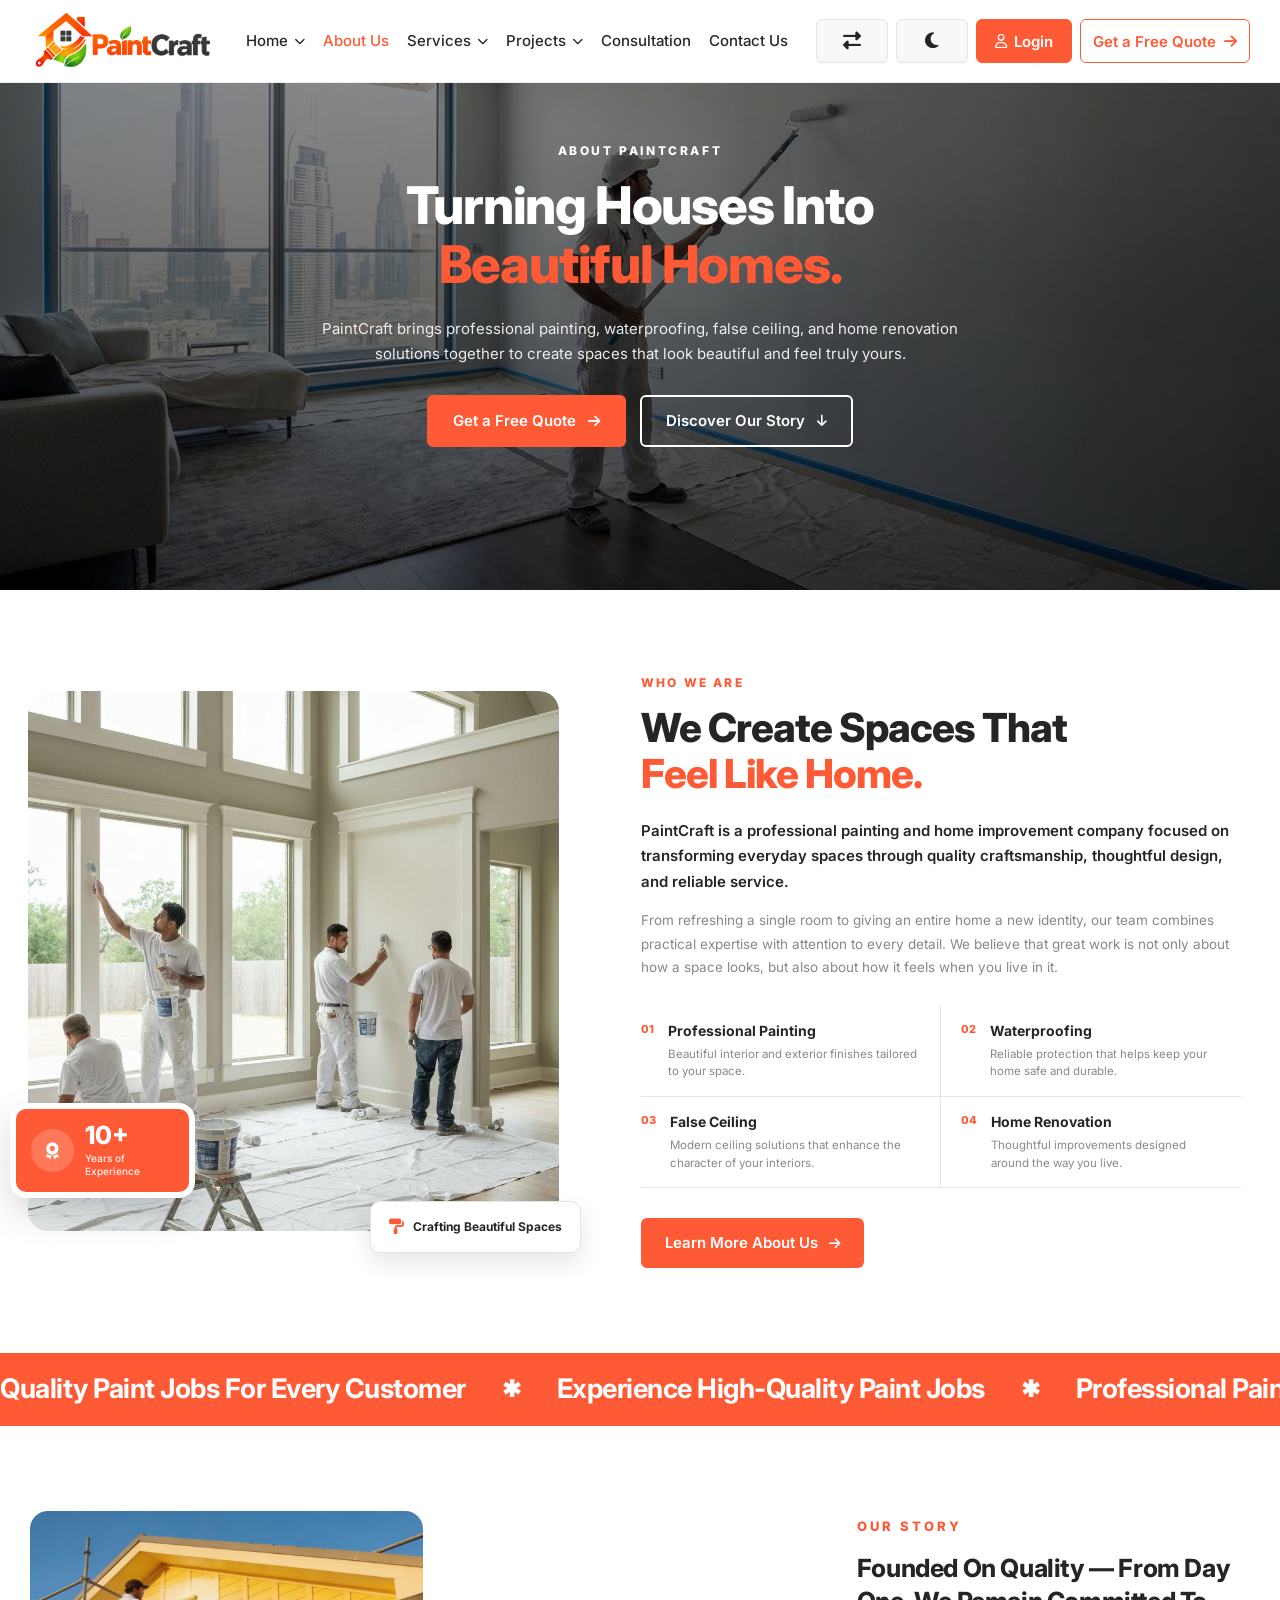
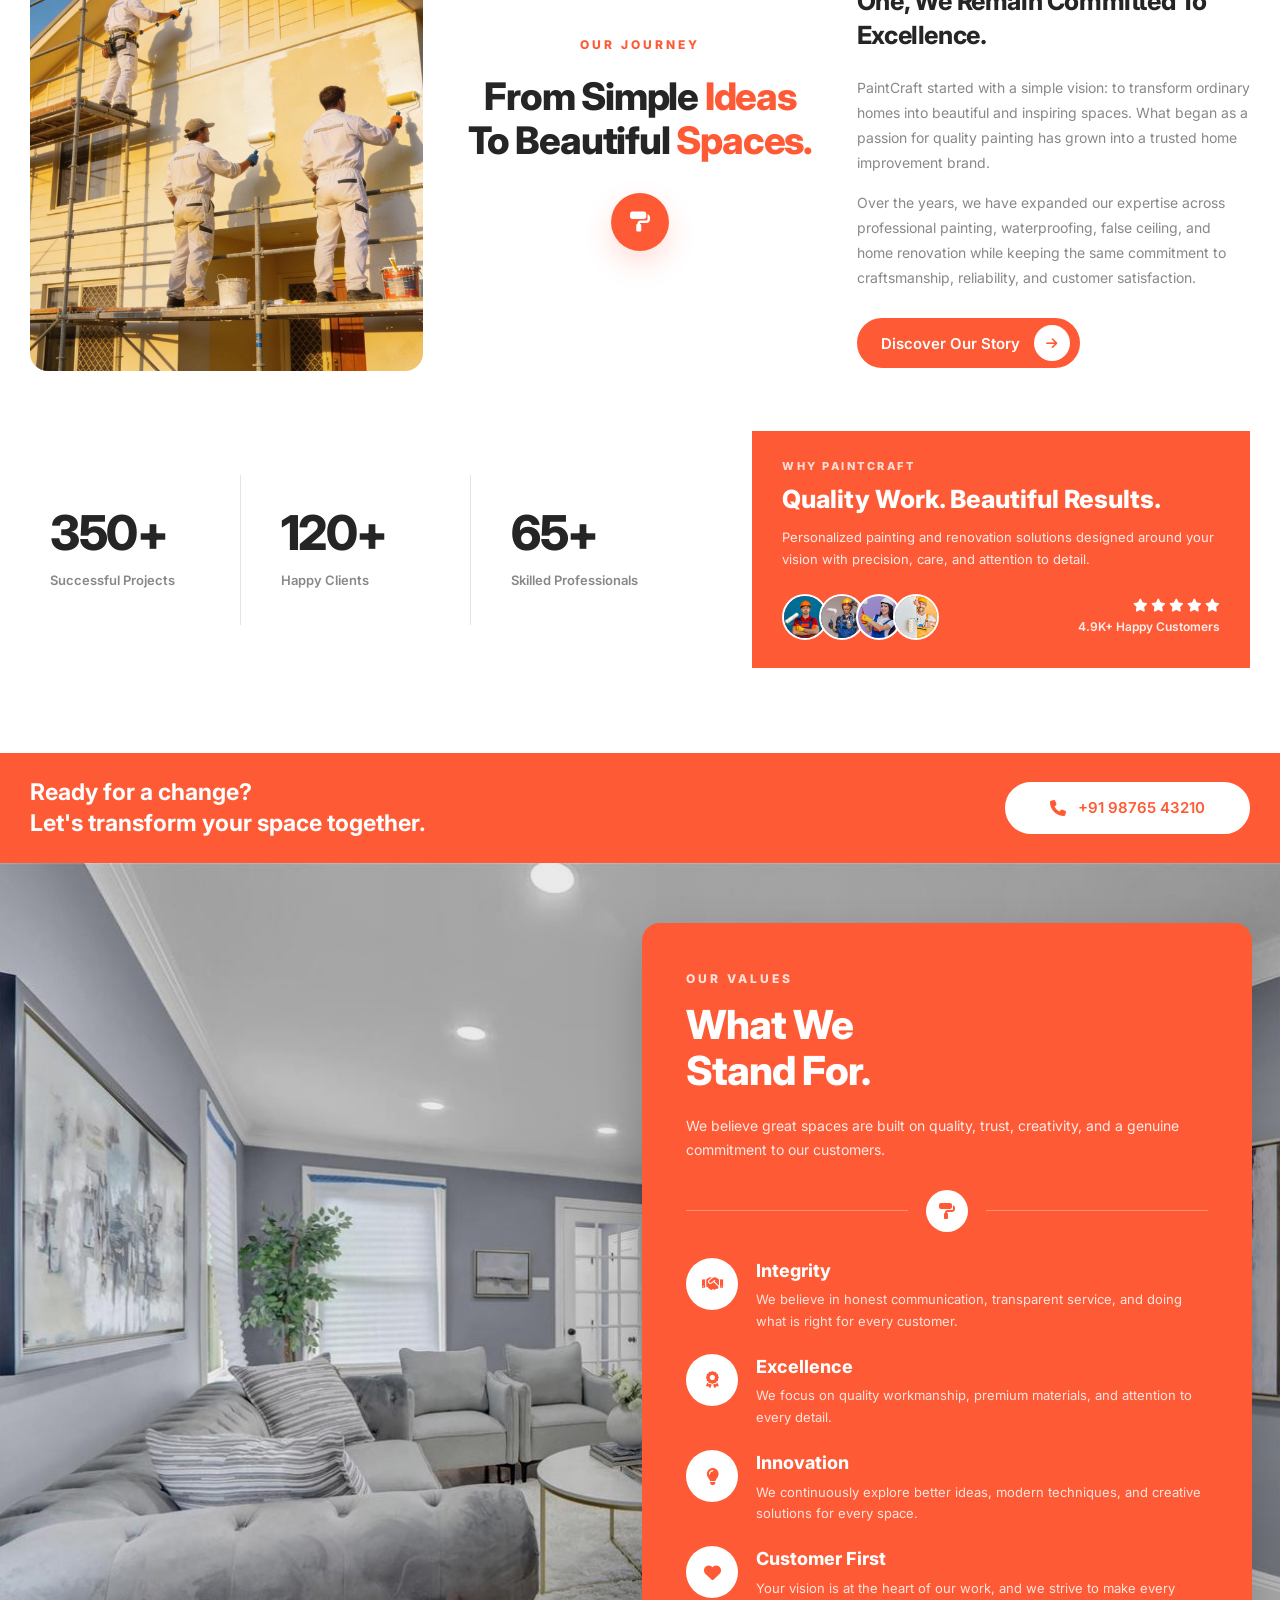
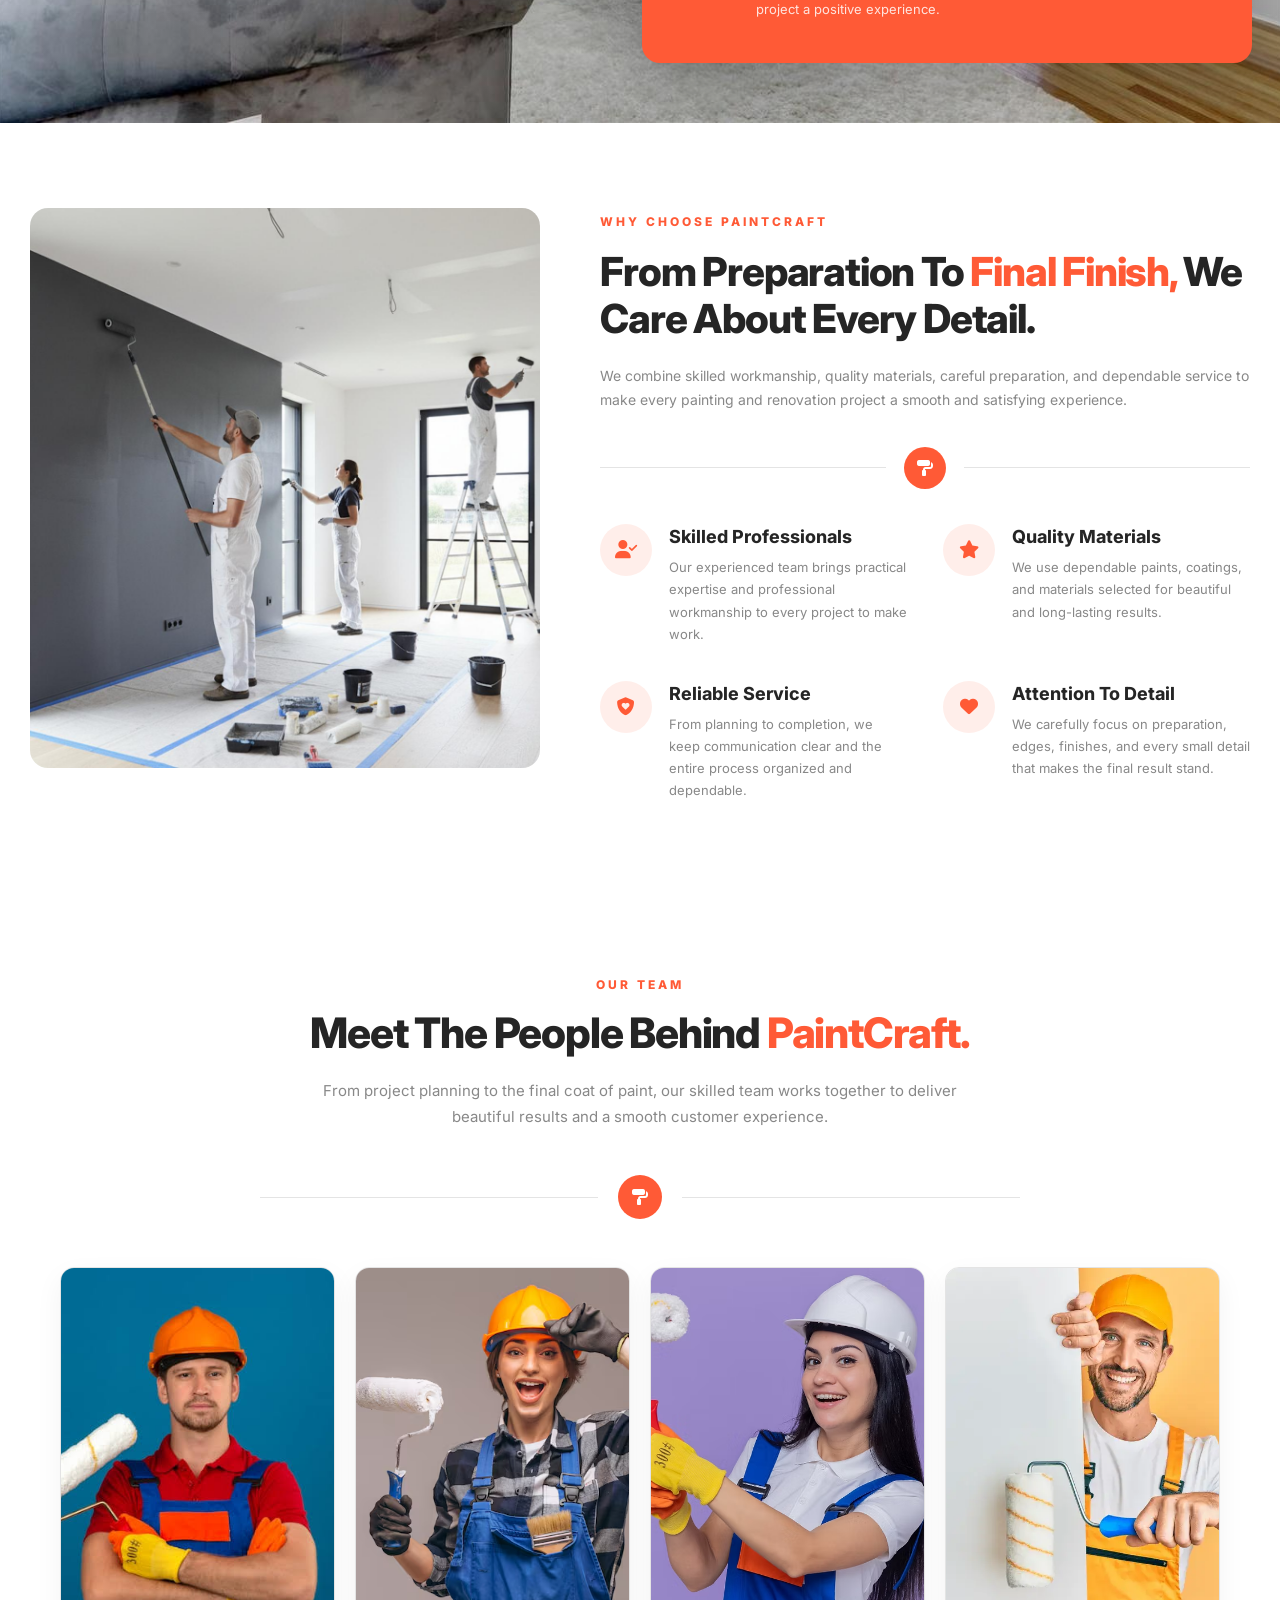
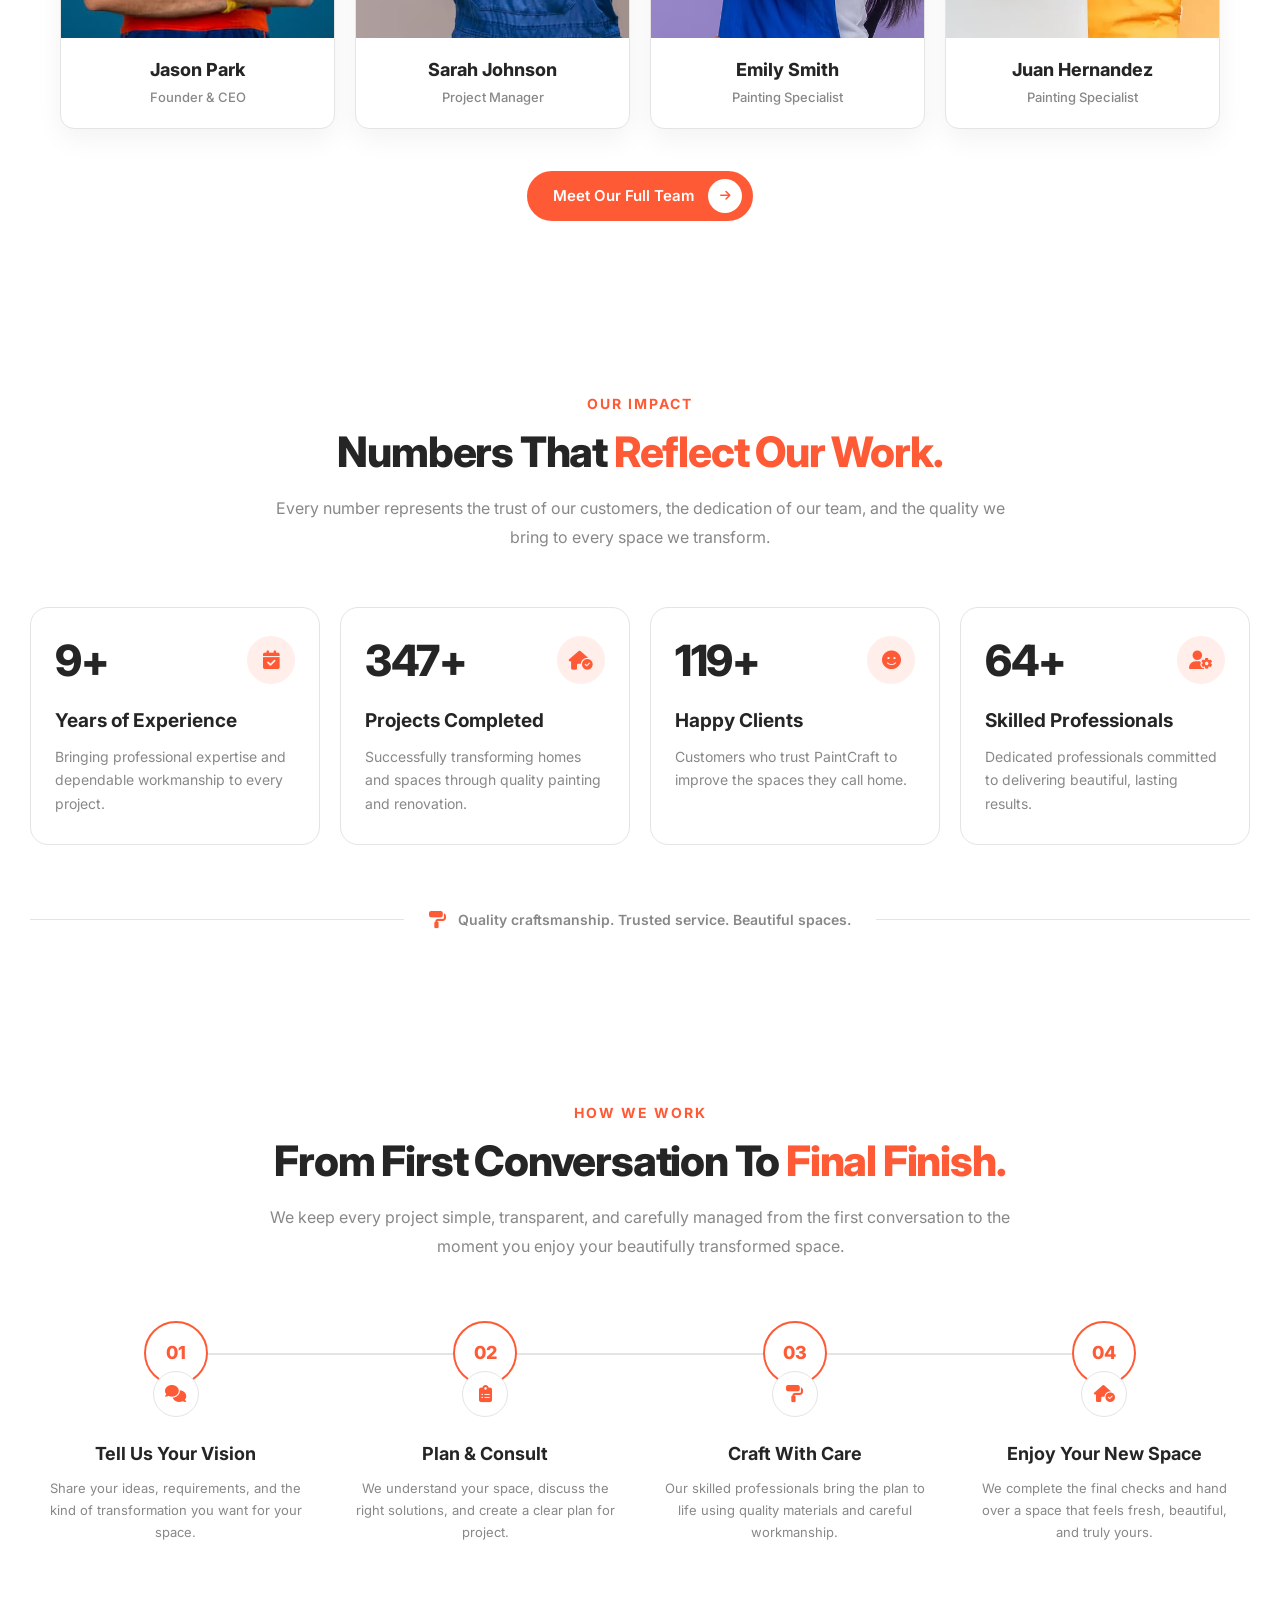
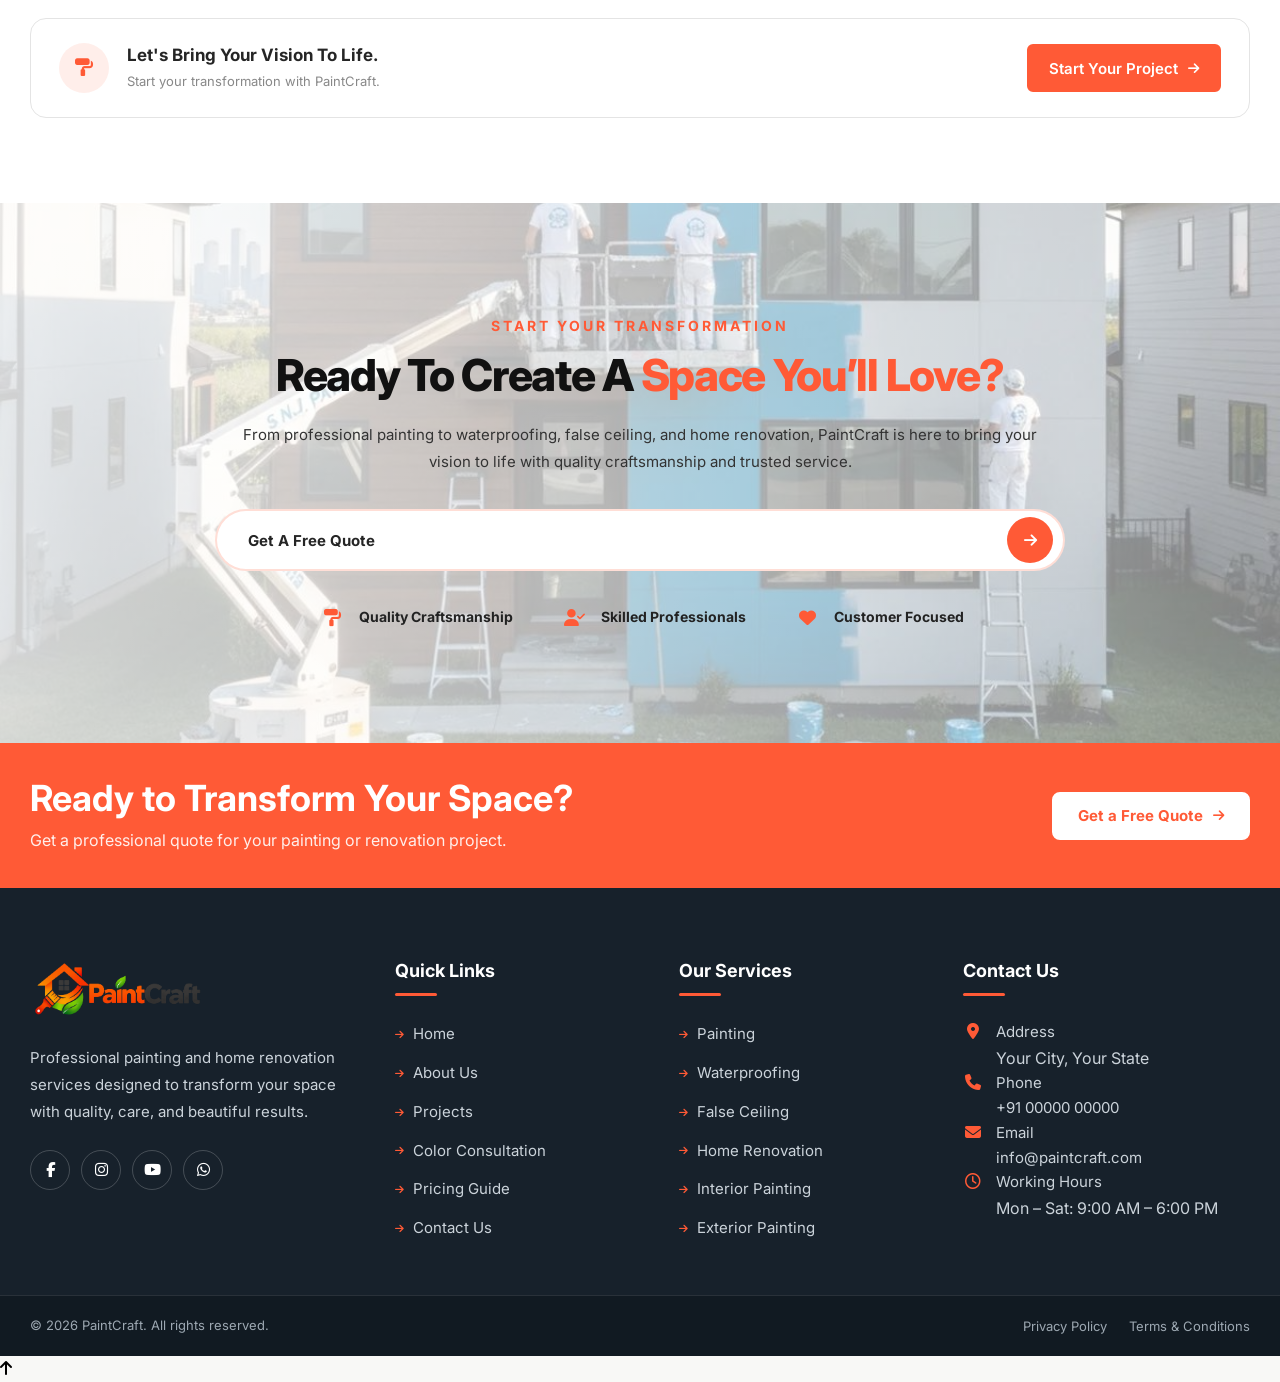
==== commit a7ea3cce: "Add files via upload" ====
--- a/about.html
+++ b/about.html
@@ -3076,7 +3076,16 @@
          JAVASCRIPT
          Separate JS File
     ========================================================== -->
-
+<!-- SCROLL TO TOP -->
+<button
+    type="button"
+    class="scroll-top-button"
+    id="scrollTopButton"
+    aria-label="Scroll to top"
+    title="Back to top"
+>
+    <i class="fa-solid fa-arrow-up"></i>
+</button>
     <script src="js/script.js"></script>
 
 
--- a/css/style.css
+++ b/css/style.css
@@ -0,0 +1,57369 @@
+/* =========================================================
+   PAINTCRAFT
+   PART 2 — MAIN CSS + DARK MODE
+   PAINTING & HOME RENOVATION WEBSITE
+========================================================= */
+
+
+/* =========================================================
+   01. ROOT VARIABLES
+========================================================= */
+
+:root {
+
+    /* -----------------------------------------------------
+       FONT FAMILY
+    ----------------------------------------------------- */
+
+    --font-family: "Inter", sans-serif;
+
+
+    /* -----------------------------------------------------
+       FONT SIZE
+       CONSISTENT THROUGHOUT WEBSITE
+    ----------------------------------------------------- */
+
+    --fs-h1: 48px;
+    --fs-h2: 36px;
+    --fs-h3: 24px;
+    --fs-h4: 20px;
+
+    --fs-body: 16px;
+    --fs-small: 14px;
+    --fs-label: 13px;
+    --fs-nav: 15px;
+    --fs-button: 15px;
+
+
+    /* -----------------------------------------------------
+       FONT WEIGHT
+    ----------------------------------------------------- */
+
+    --fw-regular: 400;
+    --fw-medium: 500;
+    --fw-semibold: 600;
+    --fw-bold: 700;
+    --fw-extrabold: 800;
+
+
+    /* -----------------------------------------------------
+       BRAND COLORS
+    ----------------------------------------------------- */
+
+    --color-orange: #ff5a36;
+    --color-orange-dark: #e94a28;
+    --color-orange-light: #ff704d;
+
+    --color-green: #63b83f;
+    --color-green-dark: #4f9d31;
+    --color-green-light: #7acb55;
+
+
+    /* -----------------------------------------------------
+       LIGHT THEME
+    ----------------------------------------------------- */
+
+    --color-bg: #ffffff;
+    --color-bg-soft: #f8f8f6;
+    --color-bg-alt: #f3f4f2;
+
+    --color-surface: #ffffff;
+    --color-surface-soft: #fafafa;
+
+    --color-text: #252525;
+    --color-text-dark: #1d1d1d;
+    --color-text-light: #666666;
+    --color-text-muted: #888888;
+
+    --color-border: #e4e4e4;
+    --color-border-light: #eeeeee;
+
+
+    /* -----------------------------------------------------
+       HEADER
+    ----------------------------------------------------- */
+
+    --header-bg: #ffffff;
+    --header-border: #eeeeee;
+
+    --nav-text: #292929;
+    --nav-hover: var(--color-orange);
+
+
+    /* -----------------------------------------------------
+       DROPDOWN
+    ----------------------------------------------------- */
+
+    --dropdown-bg: #ffffff;
+    --dropdown-text: #333333;
+    --dropdown-hover-bg: #fff3ef;
+    --dropdown-border: #eeeeee;
+
+
+    /* -----------------------------------------------------
+       BUTTON
+    ----------------------------------------------------- */
+
+    --button-text: #ffffff;
+
+
+    /* -----------------------------------------------------
+       SHADOW
+    ----------------------------------------------------- */
+
+    --shadow-small:
+        0 2px 10px rgba(0, 0, 0, 0.06);
+
+    --shadow-medium:
+        0 8px 25px rgba(0, 0, 0, 0.10);
+
+    --shadow-dropdown:
+        0 12px 30px rgba(0, 0, 0, 0.12);
+
+
+    /* -----------------------------------------------------
+       BORDER RADIUS
+    ----------------------------------------------------- */
+
+    --radius-small: 6px;
+    --radius-medium: 10px;
+    --radius-large: 14px;
+    --radius-pill: 999px;
+
+
+    /* -----------------------------------------------------
+       TRANSITION
+    ----------------------------------------------------- */
+
+    --transition-fast: 0.2s ease;
+    --transition-normal: 0.3s ease;
+
+
+    /* -----------------------------------------------------
+       HEADER
+    ----------------------------------------------------- */
+
+    --header-height: 82px;
+
+
+    /* -----------------------------------------------------
+       CONTAINER
+    ----------------------------------------------------- */
+
+    --container-width: 1700px;
+    --container-padding: 30px;
+}
+/* =========================================================
+   ACTIVE NAVIGATION MENU
+========================================================= */
+
+.desktop-navigation .nav-link.active,
+.desktop-navigation .dropdown-toggle.active {
+    color: #ff5a36;
+}
+
+/* Active underline */
+.desktop-navigation .nav-link.active::after,
+.desktop-navigation .dropdown-toggle.active::after {
+    width: 100%;
+    background: #ff5a36;
+}
+
+/* Active dropdown item */
+.desktop-navigation .dropdown-menu a.active {
+    color: #ff5a36;
+    background: rgba(255, 90, 54, 0.08);
+    font-weight: 700;
+}
+
+/* =========================================================
+   02. DARK MODE VARIABLES
+========================================================= */
+
+body.dark-mode {
+
+    --color-bg: #121212;
+    --color-bg-soft: #181818;
+    --color-bg-alt: #1d1d1d;
+
+    --color-surface: #222222;
+    --color-surface-soft: #252525;
+
+    --color-text: #f5f5f5;
+    --color-text-dark: #ffffff;
+    --color-text-light: #b8b8b8;
+    --color-text-muted: #8f8f8f;
+
+    --color-border: #363636;
+    --color-border-light: #2c2c2c;
+
+    --header-bg: #161616;
+    --header-border: #303030;
+
+    --nav-text: #f1f1f1;
+    --nav-hover: var(--color-orange-light);
+
+    --dropdown-bg: #222222;
+    --dropdown-text: #f5f5f5;
+    --dropdown-hover-bg: #2d2d2d;
+    --dropdown-border: #383838;
+
+    --shadow-small:
+        0 2px 10px rgba(0, 0, 0, 0.30);
+
+    --shadow-medium:
+        0 8px 25px rgba(0, 0, 0, 0.40);
+
+    --shadow-dropdown:
+        0 12px 30px rgba(0, 0, 0, 0.45);
+}
+
+
+/* =========================================================
+   03. GLOBAL RESET
+========================================================= */
+
+*,
+*::before,
+*::after {
+    box-sizing: border-box;
+    margin: 0;
+    padding: 0;
+}
+
+
+html {
+    scroll-behavior: smooth;
+    font-size: 16px;
+}
+
+
+body {
+    margin: 0;
+
+    font-family: var(--font-family);
+    font-size: var(--fs-body);
+    font-weight: var(--fw-regular);
+    line-height: 1.6;
+
+    color: var(--color-text);
+    background-color: var(--color-bg);
+
+    -webkit-font-smoothing: antialiased;
+    -moz-osx-font-smoothing: grayscale;
+
+    transition:
+        background-color var(--transition-normal),
+        color var(--transition-normal);
+}
+
+
+/* =========================================================
+   04. FORM ELEMENTS
+========================================================= */
+
+button,
+input,
+textarea,
+select {
+    font-family: var(--font-family);
+    font-size: inherit;
+}
+
+
+button {
+    border: 0;
+    background: none;
+    cursor: pointer;
+}
+
+
+input,
+textarea,
+select {
+    outline: none;
+}
+
+
+/* =========================================================
+   05. GLOBAL ELEMENTS
+========================================================= */
+
+a {
+    color: inherit;
+    text-decoration: none;
+}
+
+
+img {
+    display: block;
+    max-width: 100%;
+}
+
+
+ul,
+ol {
+    list-style: none;
+}
+
+
+p {
+    margin: 0;
+}
+
+
+/* =========================================================
+   06. TYPOGRAPHY
+========================================================= */
+
+h1,
+h2,
+h3,
+h4,
+h5,
+h6 {
+    margin: 0;
+
+    color: var(--color-text-dark);
+
+    font-family: var(--font-family);
+
+    line-height: 1.2;
+}
+
+
+h1 {
+    font-size: var(--fs-h1);
+    font-weight: var(--fw-extrabold);
+}
+
+
+h2 {
+    font-size: var(--fs-h2);
+    font-weight: var(--fw-bold);
+}
+
+
+h3 {
+    font-size: var(--fs-h3);
+    font-weight: var(--fw-bold);
+}
+
+
+h4 {
+    font-size: var(--fs-h4);
+    font-weight: var(--fw-semibold);
+}
+
+
+h5 {
+    font-size: 18px;
+    font-weight: var(--fw-semibold);
+}
+
+
+h6 {
+    font-size: 16px;
+    font-weight: var(--fw-semibold);
+}
+
+
+p {
+    font-size: var(--fs-body);
+    font-weight: var(--fw-regular);
+}
+
+
+.small-text {
+    font-size: var(--fs-small);
+}
+
+
+.label-text {
+    font-size: var(--fs-label);
+    font-weight: var(--fw-semibold);
+}
+
+
+/* =========================================================
+   07. COMMON CONTAINER
+========================================================= */
+
+.container {
+    width: 100%;
+    max-width: var(--container-width);
+
+    margin-left: auto;
+    margin-right: auto;
+
+    padding-left: var(--container-padding);
+    padding-right: var(--container-padding);
+}
+
+
+/* =========================================================
+   08. SITE HEADER
+========================================================= */
+
+.site-header {
+    position: fixed;
+
+    width: 100%;
+
+    background-color: var(--header-bg);
+
+    border-bottom: 1px solid var(--header-border);
+
+    z-index: 1000;
+
+    transition:
+        background-color var(--transition-normal),
+        border-color var(--transition-normal);
+}
+
+
+/* =========================================================
+   09. HEADER CONTAINER
+========================================================= */
+
+/* =========================================================
+   HEADER CONTAINER
+========================================================= */
+
+.header-container {
+    width: 100%;
+    max-width: 1700px;
+
+    min-height: var(--header-height);
+
+    margin: 0 auto;
+
+    padding:
+        0
+        var(--container-padding);
+
+    display: grid;
+
+    grid-template-columns:
+        1fr
+        auto
+        1fr;
+
+    align-items: center;
+
+    box-sizing: border-box;
+}
+
+
+/* =========================================================
+   10. LOGO
+========================================================= */
+
+.site-logo {
+    flex: 0 0 185px;
+
+    width: 185px;
+
+    display: flex;
+    align-items: center;
+    justify-content: flex-start;
+
+    line-height: 0;
+}
+
+
+.logo-image {
+    width: 185px;
+    height: auto;
+
+    display: block;
+
+    object-fit: contain;
+
+    transition:
+        opacity var(--transition-fast);
+}
+
+
+.site-logo:hover .logo-image {
+    opacity: 0.9;
+}
+
+
+/* =========================================================
+   11. DESKTOP NAVIGATION
+========================================================= */
+
+.desktop-navigation {
+    flex: 1 1 auto;
+
+    min-width: 0;
+
+    display: flex;
+    align-items: center;
+    justify-content: flex-start;
+}
+
+
+.nav-menu {
+    width: 100%;
+
+    display: flex;
+    align-items: center;
+    justify-content: flex-start;
+
+    gap: 0;
+
+    white-space: nowrap;
+}
+
+
+.nav-item {
+    position: relative;
+
+    flex: 0 0 auto;
+}
+
+
+.nav-link {
+    min-height: 42px;
+
+    display: inline-flex;
+    align-items: center;
+    justify-content: center;
+
+    gap: 6px;
+
+    padding: 8px 9px;
+
+    color: var(--nav-text);
+
+    font-family: var(--font-family);
+    font-size: var(--fs-nav);
+    font-weight: var(--fw-medium);
+
+    line-height: 1.2;
+
+    white-space: nowrap;
+
+    border-radius: var(--radius-small);
+
+    transition:
+        color var(--transition-fast),
+        background-color var(--transition-fast);
+}
+
+
+.nav-link:hover,
+.nav-link:focus-visible {
+    color: var(--color-orange);
+
+    background-color: var(--color-bg-soft);
+}
+
+
+/* =========================================================
+   12. DESKTOP DROPDOWNS
+========================================================= */
+
+.has-dropdown {
+    position: relative;
+}
+
+
+.dropdown-toggle i {
+    font-size: 11px;
+
+    transition:
+        transform var(--transition-fast);
+}
+
+
+.has-dropdown:has(.dropdown-toggle[aria-expanded="true"])
+.dropdown-toggle i {
+    transform: rotate(180deg);
+}
+
+
+.dropdown-menu {
+    position: absolute;
+
+    top: calc(100% + 8px);
+    left: 0;
+
+    min-width: 210px;
+
+    padding: 8px;
+
+    background-color: var(--dropdown-bg);
+
+    border: 1px solid var(--dropdown-border);
+
+    border-radius: var(--radius-medium);
+
+    box-shadow: var(--shadow-dropdown);
+
+    opacity: 0;
+    visibility: hidden;
+
+    transform: translateY(-8px);
+
+    pointer-events: none;
+
+    transition:
+        opacity var(--transition-fast),
+        visibility var(--transition-fast),
+        transform var(--transition-fast);
+
+    z-index: 1100;
+}
+
+
+.has-dropdown
+.dropdown-toggle[aria-expanded="true"]
+~ .dropdown-menu {
+    opacity: 1;
+    visibility: visible;
+
+    transform: translateY(0);
+
+    pointer-events: auto;
+}
+
+
+.dropdown-menu li {
+    width: 100%;
+}
+
+
+.dropdown-menu a {
+    width: 100%;
+
+    min-height: 40px;
+
+    display: flex;
+    align-items: center;
+
+    padding: 9px 12px;
+
+    color: var(--dropdown-text);
+
+    font-size: var(--fs-small);
+    font-weight: var(--fw-medium);
+
+    border-radius: var(--radius-small);
+
+    transition:
+        color var(--transition-fast),
+        background-color var(--transition-fast);
+}
+
+
+.dropdown-menu a:hover,
+.dropdown-menu a:focus-visible {
+    color: var(--color-orange);
+
+    background-color: var(--dropdown-hover-bg);
+}
+
+
+/* =========================================================
+   13. DESKTOP HEADER ACTIONS
+========================================================= */
+
+.desktop-header-actions {
+    flex: 0 0 auto;
+
+    display: flex;
+    align-items: center;
+    justify-content: flex-end;
+
+    gap: 8px;
+
+    white-space: nowrap;
+}
+
+
+/* =========================================================
+   14. COMMON HEADER ACTION BUTTON
+========================================================= */
+
+.header-action-btn {
+    height: 44px;
+
+    display: inline-flex;
+    align-items: center;
+    justify-content: center;
+
+    padding: 0 14px;
+
+    color: var(--color-text);
+
+    background-color: var(--color-bg-soft);
+
+    border: 1px solid var(--color-border);
+
+    border-radius: var(--radius-small);
+
+    font-size: var(--fs-button);
+    font-weight: var(--fw-semibold);
+
+    transition:
+        color var(--transition-fast),
+        background-color var(--transition-fast),
+        border-color var(--transition-fast),
+        transform var(--transition-fast);
+}
+
+
+.header-action-btn:hover,
+.header-action-btn:focus-visible {
+    color: var(--color-orange);
+
+    background-color: var(--color-bg);
+
+    border-color: var(--color-orange);
+
+    transform: translateY(-1px);
+}
+
+
+/* =========================================================
+   15. DESKTOP RTL + DARK MODE
+   ICON ONLY
+========================================================= */
+
+.desktop-header-actions .rtl-btn,
+.desktop-header-actions .dark-mode-btn {
+    width: 72px;
+    min-width: 72px;
+
+    height: 44px;
+    min-height: 44px;
+
+    flex: 0 0 72px;
+
+    padding: 0;
+
+    display: inline-flex;
+    align-items: center;
+    justify-content: center;
+
+    gap: 0;
+}
+
+
+.desktop-header-actions .rtl-btn i,
+.desktop-header-actions .dark-mode-btn i {
+    font-size: 18px;
+    line-height: 1;
+}
+
+
+/* =========================================================
+   16. LOGIN BUTTON
+========================================================= */
+
+.primary-btn {
+    min-height: 44px;
+
+    display: inline-flex;
+    align-items: center;
+    justify-content: center;
+
+    gap: 7px;
+
+    padding: 0 18px;
+
+    color: #ffffff;
+
+    background-color: var(--color-orange);
+
+    border: 1px solid var(--color-orange);
+
+    border-radius: var(--radius-small);
+
+    font-family: var(--font-family);
+    font-size: var(--fs-button);
+    font-weight: var(--fw-semibold);
+
+    line-height: 1;
+
+    white-space: nowrap;
+
+    transition:
+        color var(--transition-fast),
+        background-color var(--transition-fast),
+        border-color var(--transition-fast),
+        transform var(--transition-fast),
+        box-shadow var(--transition-fast);
+}
+
+
+.primary-btn:hover,
+.primary-btn:focus-visible {
+    color: var(--color-orange);
+
+    background-color: #ffffff;
+
+    border-color: var(--color-orange);
+
+    transform: translateY(-1px);
+
+    box-shadow: var(--shadow-small);
+}
+
+
+.primary-btn i {
+    font-size: 14px;
+}
+
+
+.desktop-header-actions .login-btn {
+    min-width: 86px;
+
+    flex: 0 0 auto;
+}
+
+
+/* =========================================================
+   17. SECONDARY BUTTON
+========================================================= */
+/* =========================================================
+   HEADER QUOTE BUTTON WIDTH
+========================================================= */
+
+.desktop-header-actions .header-quote-btn {
+    width: 220px;
+    min-width: 220px;
+    padding: 0 20px;
+}
+/* =========================================================
+   HEADER QUOTE BUTTON
+========================================================= */
+
+.desktop-header-actions .header-quote-btn {
+    min-height: 44px;
+    width: 200px;
+    min-width: 200px;
+
+    display: inline-flex;
+    align-items: center;
+    justify-content: center;
+
+    padding: 0 16px;
+    gap: 8px;
+
+    color: var(--color-orange);
+    background-color: transparent;
+    border: 1px solid var(--color-orange);
+    border-radius: var(--radius-small);
+
+    font-family: var(--font-family);
+    font-size: var(--fs-button);
+    font-weight: var(--fw-semibold);
+    line-height: 1;
+
+    white-space: nowrap;
+
+    transition:
+        color var(--transition-fast),
+        background-color var(--transition-fast),
+        border-color var(--transition-fast);
+}
+
+/* Hover */
+.desktop-header-actions .header-quote-btn:hover {
+    color: #ffffff;
+    background-color: var(--color-orange);
+    border-color: var(--color-orange);
+}
+/* Reduce Header Quote Button Width */
+.desktop-header-actions .header-quote-btn {
+    width: 170px !important;
+    min-width: 170px !important;
+    padding: 0 12px !important;
+}
+
+
+
+
+
+.desktop-header-actions .header-quote-btn {
+    min-width: 218px;
+
+    flex: 0 0 auto;
+}
+
+
+/* =========================================================
+   18. HAMBURGER BUTTON
+========================================================= */
+
+.hamburger-button {
+    width: 46px;
+    height: 46px;
+
+    flex: 0 0 46px;
+
+    display: none;
+
+    align-items: center;
+    justify-content: center;
+
+    flex-direction: column;
+
+    gap: 5px;
+
+    padding: 0;
+
+    color: var(--color-text);
+
+    background-color: var(--color-bg);
+
+    border: 1px solid var(--color-border);
+
+    border-radius: var(--radius-small);
+
+    transition:
+        color var(--transition-fast),
+        background-color var(--transition-fast),
+        border-color var(--transition-fast);
+}
+
+
+.hamburger-button:hover,
+.hamburger-button:focus-visible {
+    color: var(--color-orange);
+
+    border-color: var(--color-orange);
+}
+
+
+.hamburger-line {
+    width: 20px;
+    height: 2px;
+
+    display: block;
+
+    background-color: currentColor;
+
+    border-radius: 2px;
+
+    transition:
+        transform var(--transition-fast),
+        opacity var(--transition-fast);
+}
+
+
+.hamburger-button.active
+.hamburger-line:nth-child(1) {
+    transform:
+        translateY(7px)
+        rotate(45deg);
+}
+
+
+.hamburger-button.active
+.hamburger-line:nth-child(2) {
+    opacity: 0;
+}
+
+
+.hamburger-button.active
+.hamburger-line:nth-child(3) {
+    transform:
+        translateY(-7px)
+        rotate(-45deg);
+}
+
+
+/* =========================================================
+   19. MOBILE NAVIGATION DRAWER
+========================================================= */
+
+.mobile-navigation {
+    position: fixed;
+
+    top: 0;
+    right: 0;
+
+    width: 400px;
+    max-width: 90vw;
+
+    height: 100vh;
+
+    display: none;
+
+    background-color: var(--color-bg);
+
+    border-left: 1px solid var(--color-border);
+
+    box-shadow:
+        -10px 0 35px rgba(0, 0, 0, 0.12);
+
+    overflow-y: auto;
+
+    z-index: 9999;
+
+    transform: translateX(100%);
+
+    visibility: hidden;
+    opacity: 0;
+
+    transition:
+        transform var(--transition-normal),
+        opacity var(--transition-normal),
+        visibility var(--transition-normal);
+}
+
+
+.mobile-navigation.active {
+    transform: translateX(0);
+
+    visibility: visible;
+    opacity: 1;
+}
+
+
+.mobile-navigation-inner {
+    width: 100%;
+    min-height: 100%;
+
+    padding: 26px;
+
+    display: flex;
+    flex-direction: column;
+}
+
+
+/* =========================================================
+   20. MOBILE MENU HEADER
+========================================================= */
+
+.mobile-menu-header {
+    width: 100%;
+
+    min-height: 52px;
+
+    display: flex;
+    align-items: center;
+    justify-content: space-between;
+
+    padding-bottom: 14px;
+
+    border-bottom: 1px solid var(--color-border);
+}
+
+
+.mobile-menu-title {
+    color: var(--color-text-dark);
+
+    font-size: 21px;
+    font-weight: var(--fw-bold);
+}
+
+
+.mobile-menu-close {
+    width: 42px;
+    height: 42px;
+
+    display: inline-flex;
+    align-items: center;
+    justify-content: center;
+
+    color: var(--color-text);
+
+    background-color: var(--color-bg-soft);
+
+    border: 1px solid var(--color-border);
+
+    border-radius: var(--radius-small);
+
+    font-size: 18px;
+
+    transition:
+        color var(--transition-fast),
+        background-color var(--transition-fast),
+        border-color var(--transition-fast);
+}
+
+
+.mobile-menu-close:hover,
+.mobile-menu-close:focus-visible {
+    color: var(--color-orange);
+
+    background-color: var(--color-bg);
+
+    border-color: var(--color-orange);
+}
+
+
+/* =========================================================
+   21. MOBILE MENU
+========================================================= */
+
+.mobile-menu {
+    width: 100%;
+
+    padding-top: 14px;
+}
+
+
+.mobile-nav-list {
+    width: 100%;
+}
+
+
+.mobile-nav-item {
+    width: 100%;
+
+    border-bottom: 1px solid var(--color-border-light);
+}
+
+
+.mobile-nav-link {
+    width: 100%;
+    min-height: 52px;
+
+    display: flex;
+    align-items: center;
+    justify-content: space-between;
+
+    gap: 12px;
+
+    padding: 11px 2px;
+
+    color: var(--color-text);
+
+    background-color: transparent;
+
+    font-family: var(--font-family);
+    font-size: var(--fs-nav);
+    font-weight: var(--fw-medium);
+
+    text-align: left;
+
+    transition:
+        color var(--transition-fast),
+        background-color var(--transition-fast);
+}
+
+
+.mobile-nav-link:hover,
+.mobile-nav-link:focus-visible {
+    color: var(--color-orange);
+}
+
+
+.mobile-dropdown-toggle i {
+    font-size: 11px;
+
+    transition:
+        transform var(--transition-fast);
+}
+
+
+.has-mobile-dropdown.active
+.mobile-dropdown-toggle i {
+    transform: rotate(180deg);
+}
+
+
+/* =========================================================
+   22. MOBILE DROPDOWN
+========================================================= */
+
+.mobile-dropdown-menu {
+    width: 100%;
+
+    max-height: 0;
+
+    padding-left: 12px;
+
+    overflow: hidden;
+
+    opacity: 0;
+
+    transition:
+        max-height var(--transition-normal),
+        opacity var(--transition-normal);
+}
+
+
+.has-mobile-dropdown.active
+.mobile-dropdown-menu {
+    max-height: 600px;
+
+    opacity: 1;
+}
+
+
+.mobile-dropdown-menu li {
+    width: 100%;
+}
+
+
+.mobile-dropdown-menu a {
+    width: 100%;
+
+    min-height: 42px;
+
+    display: flex;
+    align-items: center;
+
+    padding: 8px 10px;
+
+    color: var(--color-text-light);
+
+    border-left: 2px solid transparent;
+
+    font-size: var(--fs-small);
+    font-weight: var(--fw-medium);
+
+    transition:
+        color var(--transition-fast),
+        background-color var(--transition-fast),
+        border-color var(--transition-fast);
+}
+
+
+.mobile-dropdown-menu a:hover,
+.mobile-dropdown-menu a:focus-visible {
+    color: var(--color-orange);
+
+    background-color: var(--color-bg-soft);
+
+    border-left-color: var(--color-orange);
+}
+
+
+/* =========================================================
+   23. MOBILE HEADER ACTIONS
+========================================================= */
+
+.mobile-header-actions {
+    width: 100%;
+
+    margin-top: auto;
+
+    padding-top: 24px;
+
+    display: flex;
+    flex-direction: column;
+
+    gap: 10px;
+}
+
+
+/* =========================================================
+   24. MOBILE ACTION BUTTONS
+========================================================= */
+
+.mobile-header-actions .mobile-action-btn {
+    width: 100%;
+    min-height: 46px;
+
+    display: flex;
+    align-items: center;
+    justify-content: center;
+
+    box-sizing: border-box;
+}
+
+
+/* RTL + DARK MODE */
+
+.mobile-header-actions .rtl-btn,
+.mobile-header-actions .dark-mode-btn {
+    width: 100%;
+    min-width: 100%;
+
+    height: 46px;
+    min-height: 46px;
+
+    padding: 0;
+}
+
+
+.mobile-header-actions .rtl-btn i,
+.mobile-header-actions .dark-mode-btn i {
+    font-size: 18px;
+}
+
+
+/* LOGIN */
+
+.mobile-header-actions .login-btn {
+    width: 100%;
+    min-height: 46px;
+}
+
+
+/* QUOTE */
+
+.mobile-header-actions .mobile-quote-btn {
+    width: 100%;
+    min-height: 46px;
+}
+
+
+/* =========================================================
+   25. DARK MODE — GENERAL ELEMENTS
+========================================================= */
+
+body.dark-mode .site-header {
+    background-color: var(--header-bg);
+
+    border-color: var(--header-border);
+}
+
+
+body.dark-mode .mobile-navigation {
+    background-color: var(--color-bg);
+
+    border-color: var(--color-border);
+}
+
+
+body.dark-mode .hamburger-button {
+    color: #f1f1f1;
+
+    background-color: #1c1c1c;
+
+    border-color: #383838;
+}
+
+
+body.dark-mode .hamburger-button:hover,
+body.dark-mode .hamburger-button:focus-visible {
+    color: var(--color-orange-light);
+
+    background-color: #252525;
+
+    border-color: var(--color-orange-light);
+}
+
+
+body.dark-mode .mobile-menu-close {
+    color: #f1f1f1;
+
+    background-color: #1c1c1c;
+
+    border-color: #383838;
+}
+
+
+body.dark-mode .mobile-menu-close:hover,
+body.dark-mode .mobile-menu-close:focus-visible {
+    color: var(--color-orange-light);
+
+    background-color: #252525;
+
+    border-color: var(--color-orange-light);
+}
+
+
+/* =========================================================
+   26. DARK MODE — BUTTONS
+========================================================= */
+
+body.dark-mode .header-action-btn {
+    color: #f1f1f1;
+
+    background-color: #222222;
+
+    border-color: #383838;
+}
+
+
+body.dark-mode .header-action-btn:hover,
+body.dark-mode .header-action-btn:focus-visible {
+    color: var(--color-orange-light);
+
+    background-color: #2b2b2b;
+
+    border-color: var(--color-orange-light);
+}
+
+
+/* PRIMARY BUTTON */
+
+body.dark-mode .primary-btn {
+    color: #ffffff;
+
+    background-color: var(--color-orange);
+
+    border-color: var(--color-orange);
+}
+
+
+body.dark-mode .primary-btn:hover,
+body.dark-mode .primary-btn:focus-visible {
+    color: var(--color-orange);
+
+    background-color: #ffffff;
+
+    border-color: #ffffff;
+}
+
+
+/* SECONDARY BUTTON */
+
+body.dark-mode .secondary-btn {
+    color: var(--color-orange-light);
+
+    background-color: transparent;
+
+    border-color: var(--color-orange-light);
+}
+
+
+body.dark-mode .secondary-btn:hover,
+body.dark-mode .secondary-btn:focus-visible {
+    color: #121212;
+
+    background-color: var(--color-orange-light);
+
+    border-color: var(--color-orange-light);
+}
+
+
+/* =========================================================
+   27. DARK MODE — DROPDOWNS
+========================================================= */
+
+body.dark-mode .dropdown-menu {
+    background-color: var(--dropdown-bg);
+
+    border-color: var(--dropdown-border);
+}
+
+
+body.dark-mode .dropdown-menu a {
+    color: var(--dropdown-text);
+}
+
+
+body.dark-mode .dropdown-menu a:hover,
+body.dark-mode .dropdown-menu a:focus-visible {
+    color: var(--color-orange-light);
+
+    background-color: var(--dropdown-hover-bg);
+}
+
+
+body.dark-mode .mobile-dropdown-menu a {
+    color: var(--color-text-light);
+}
+
+
+body.dark-mode .mobile-dropdown-menu a:hover,
+body.dark-mode .mobile-dropdown-menu a:focus-visible {
+    color: var(--color-orange-light);
+
+    background-color: var(--color-bg-soft);
+
+    border-left-color: var(--color-orange-light);
+}
+
+
+/* =========================================================
+   28. DARK MODE — MOBILE MENU
+========================================================= */
+
+body.dark-mode .mobile-menu-header {
+    border-color: var(--color-border);
+}
+
+
+body.dark-mode .mobile-nav-item {
+    border-color: var(--color-border-light);
+}
+
+
+body.dark-mode .mobile-nav-link {
+    color: var(--color-text);
+}
+
+
+body.dark-mode .mobile-nav-link:hover,
+body.dark-mode .mobile-nav-link:focus-visible {
+    color: var(--color-orange-light);
+}
+
+
+/* =========================================================
+   29. RTL FOUNDATION
+========================================================= */
+
+html[dir="rtl"] {
+    direction: rtl;
+}
+
+
+html[dir="rtl"] body {
+    direction: rtl;
+}
+
+
+html[dir="rtl"] .header-container {
+    direction: rtl;
+}
+
+
+html[dir="rtl"] .desktop-navigation {
+    direction: rtl;
+}
+
+
+html[dir="rtl"] .nav-menu {
+    direction: rtl;
+}
+
+
+html[dir="rtl"] .nav-link {
+    direction: rtl;
+}
+
+
+html[dir="rtl"] .dropdown-menu {
+    left: auto;
+    right: 0;
+
+    direction: rtl;
+}
+
+
+html[dir="rtl"] .mobile-navigation {
+    right: auto;
+    left: 0;
+
+    transform: translateX(-100%);
+
+    border-left: 0;
+    border-right: 1px solid var(--color-border);
+
+    direction: rtl;
+}
+
+
+html[dir="rtl"] .mobile-navigation.active {
+    transform: translateX(0);
+}
+
+
+html[dir="rtl"] .mobile-navigation-inner {
+    direction: rtl;
+}
+
+
+html[dir="rtl"] .mobile-menu {
+    direction: rtl;
+}
+
+
+html[dir="rtl"] .mobile-nav-link {
+    text-align: right;
+}
+
+
+html[dir="rtl"] .mobile-dropdown-menu {
+    padding-left: 0;
+    padding-right: 12px;
+}
+
+
+html[dir="rtl"] .mobile-dropdown-menu a {
+    border-left: 0;
+    border-right: 2px solid transparent;
+}
+
+
+html[dir="rtl"]
+.mobile-dropdown-menu a:hover,
+html[dir="rtl"]
+.mobile-dropdown-menu a:focus-visible {
+    border-right-color: var(--color-orange);
+
+    border-left-color: transparent;
+}
+
+
+html[dir="rtl"] .mobile-header-actions {
+    direction: rtl;
+}
+
+
+html[dir="rtl"] .secondary-btn i {
+    transform: rotate(180deg);
+}
+
+
+html[dir="rtl"] .secondary-btn:hover i {
+    transform:
+        rotate(180deg)
+        translateX(3px);
+}
+
+
+/* =========================================================
+   30. MOBILE MENU SCROLLBAR
+========================================================= */
+
+.mobile-navigation::-webkit-scrollbar {
+    width: 5px;
+}
+
+
+.mobile-navigation::-webkit-scrollbar-track {
+    background: transparent;
+}
+
+
+.mobile-navigation::-webkit-scrollbar-thumb {
+    background-color: var(--color-border);
+
+    border-radius: var(--radius-pill);
+}
+
+
+.mobile-navigation::-webkit-scrollbar-thumb:hover {
+    background-color: var(--color-orange);
+}
+
+
+/* =========================================================
+   31. BODY WHEN MENU IS OPEN
+========================================================= */
+
+body.menu-open {
+    overflow: hidden;
+}
+
+
+/* =========================================================
+   32. FOCUS ACCESSIBILITY
+========================================================= */
+
+button:focus-visible,
+a:focus-visible {
+    outline: 2px solid var(--color-orange);
+
+    outline-offset: 2px;
+}
+
+
+/* =========================================================
+   33. REDUCED MOTION
+========================================================= */
+
+@media (prefers-reduced-motion: reduce) {
+
+    *,
+    *::before,
+    *::after {
+        scroll-behavior: auto !important;
+
+        transition-duration: 0.01ms !important;
+        animation-duration: 0.01ms !important;
+        animation-iteration-count: 1 !important;
+    }
+
+}
+
+
+/* =========================================================
+   34. END OF MAIN CSS
+========================================================= */
+
+
+
+/* =========================================================
+   PAINTCRAFT FOOTER
+   PART 2 — MAIN FOOTER CSS
+========================================================= */
+
+
+/* =========================================================
+   FOOTER BASE
+========================================================= */
+
+.site-footer {
+    width: 100%;
+    margin: 0;
+    padding: 0;
+    background: #17212b;
+    color: #ffffff;
+    direction: inherit;
+}
+
+.footer-main {
+    width: 100%;
+    padding: 70px 0 55px;
+    background: #17212b;
+}
+
+.footer-container {
+    width: 100%;
+    max-width: 1700px;
+    margin: 0 auto;
+    padding-left: 30px;
+    padding-right: 30px;
+}
+
+
+/* =========================================================
+   FOOTER MAIN GRID
+========================================================= */
+
+.footer-main .footer-container {
+    display: grid;
+    grid-template-columns: 1.35fr 1fr 1fr 1.25fr;
+    gap: 55px;
+    align-items: start;
+}
+
+
+/* =========================================================
+   FOOTER BRAND
+========================================================= */
+
+.footer-brand {
+    min-width: 0;
+}
+
+.footer-logo {
+    display: inline-flex;
+    align-items: center;
+    text-decoration: none;
+    margin-bottom: 22px;
+}
+
+.footer-logo-image {
+    display: block;
+    width: 175px;
+    height: auto;
+    max-width: 100%;
+    object-fit: contain;
+}
+
+.footer-description {
+    max-width: 390px;
+    margin: 0 0 25px;
+    color: #cbd3da;
+    font-family: "Inter", sans-serif;
+    font-size: 15px;
+    font-weight: 400;
+    line-height: 1.8;
+}
+
+
+/* =========================================================
+   FOOTER SOCIAL
+========================================================= */
+
+.footer-social {
+    display: flex;
+    align-items: center;
+    gap: 11px;
+}
+
+.footer-social a {
+    width: 40px;
+    height: 40px;
+
+    display: inline-flex;
+    align-items: center;
+    justify-content: center;
+
+    border: 1px solid rgba(255, 255, 255, 0.20);
+    border-radius: 50%;
+
+    color: #ffffff;
+    background: transparent;
+
+    text-decoration: none;
+
+    font-size: 15px;
+
+    transition:
+        background-color 0.25s ease,
+        border-color 0.25s ease,
+        color 0.25s ease,
+        transform 0.25s ease;
+}
+
+.footer-social a:hover {
+    background: #ff5a36;
+    border-color: #ff5a36;
+    color: #ffffff;
+    transform: translateY(-2px);
+}
+
+
+/* =========================================================
+   FOOTER TITLES
+========================================================= */
+
+.footer-title {
+    position: relative;
+
+    margin: 0 0 24px;
+
+    color: #ffffff;
+
+    font-family: "Inter", sans-serif;
+    font-size: 18px;
+    font-weight: 700;
+    line-height: 1.4;
+}
+
+.footer-title::after {
+    content: "";
+
+    display: block;
+
+    width: 42px;
+    height: 3px;
+
+    margin-top: 10px;
+
+    background: #ff5a36;
+    border-radius: 3px;
+}
+
+
+/* =========================================================
+   FOOTER LINKS
+========================================================= */
+
+.footer-links {
+    display: flex;
+    flex-direction: column;
+
+    gap: 13px;
+
+    margin: 0;
+    padding: 0;
+
+    list-style: none;
+}
+
+.footer-links li {
+    margin: 0;
+    padding: 0;
+}
+
+.footer-links a {
+    display: inline-flex;
+    align-items: center;
+
+    position: relative;
+
+    color: #cbd3da;
+
+    font-family: "Inter", sans-serif;
+    font-size: 15px;
+    font-weight: 400;
+    line-height: 1.5;
+
+    text-decoration: none;
+
+    transition:
+        color 0.25s ease,
+        padding 0.25s ease;
+}
+
+.footer-links a::before {
+    content: "\f061";
+
+    margin-right: 9px;
+
+    color: #ff5a36;
+
+    font-family: "Font Awesome 6 Free";
+    font-size: 10px;
+    font-weight: 900;
+
+    transition:
+        transform 0.25s ease,
+        margin 0.25s ease;
+}
+
+.footer-links a:hover {
+    color: #ffffff;
+    padding-left: 3px;
+}
+
+.footer-links a:hover::before {
+    transform: translateX(2px);
+}
+
+
+/* =========================================================
+   FOOTER CONTACT
+========================================================= */
+
+.footer-contact-list {
+    display: flex;
+    flex-direction: column;
+    gap: 18px;
+
+    margin: 0;
+    padding: 0;
+
+    list-style: none;
+}
+
+.footer-contact-item {
+    display: flex;
+    align-items: flex-start;
+    gap: 13px;
+
+    color: #cbd3da;
+
+    font-family: "Inter", sans-serif;
+    font-size: 15px;
+    font-weight: 400;
+    line-height: 1.65;
+}
+
+.footer-contact-item i {
+    flex: 0 0 20px;
+
+    width: 20px;
+
+    margin-top: 3px;
+
+    color: #ff5a36;
+
+    font-size: 16px;
+    text-align: center;
+}
+
+.footer-contact-item span {
+    display: block;
+}
+
+.footer-contact-item a {
+    color: #cbd3da;
+    text-decoration: none;
+
+    transition: color 0.25s ease;
+}
+
+.footer-contact-item a:hover {
+    color: #ffffff;
+}
+
+
+/* =========================================================
+   FOOTER CTA
+========================================================= */
+
+.footer-cta {
+    width: 100%;
+
+    background: #ff5a36;
+
+    padding: 35px 0;
+}
+
+.footer-cta-inner {
+    display: flex;
+    align-items: center;
+    justify-content: space-between;
+
+    gap: 30px;
+}
+
+.footer-cta-content {
+    min-width: 0;
+}
+
+.footer-cta-content h2 {
+    margin: 0 0 7px;
+
+    color: #ffffff;
+
+    font-family: "Inter", sans-serif;
+    font-size: 25px;
+    font-weight: 700;
+    line-height: 1.35;
+}
+
+.footer-cta-content p {
+    margin: 0;
+
+    color: rgba(255, 255, 255, 0.90);
+
+    font-family: "Inter", sans-serif;
+    font-size: 15px;
+    font-weight: 400;
+    line-height: 1.6;
+}
+
+
+/* =========================================================
+   FOOTER CTA BUTTON
+========================================================= */
+
+.footer-cta-button {
+    flex: 0 0 auto;
+
+    min-height: 48px;
+
+    display: inline-flex;
+    align-items: center;
+    justify-content: center;
+    gap: 10px;
+
+    padding: 0 24px;
+
+    border: 2px solid #ffffff;
+    border-radius: 8px;
+
+    background: #ffffff;
+    color: #ff5a36;
+
+    font-family: "Inter", sans-serif;
+    font-size: 14px;
+    font-weight: 700;
+
+    text-decoration: none;
+    white-space: nowrap;
+
+    transition:
+        background-color 0.25s ease,
+        color 0.25s ease,
+        border-color 0.25s ease,
+        transform 0.25s ease;
+}
+
+.footer-cta-button i {
+    font-size: 13px;
+    transition: transform 0.25s ease;
+}
+
+.footer-cta-button:hover {
+    background: transparent;
+    color: #ffffff;
+    border-color: #ffffff;
+    transform: translateY(-2px);
+}
+
+.footer-cta-button:hover i {
+    transform: translateX(3px);
+}
+
+
+/* =========================================================
+   FOOTER BOTTOM
+========================================================= */
+
+.footer-bottom {
+    width: 100%;
+
+    background: #111a22;
+
+    border-top: 1px solid rgba(255, 255, 255, 0.10);
+
+    padding: 20px 0;
+}
+
+.footer-bottom-inner {
+    display: flex;
+    align-items: center;
+    justify-content: space-between;
+
+    gap: 20px;
+}
+
+.footer-copyright {
+    margin: 0;
+
+    color: #9da8b2;
+
+    font-family: "Inter", sans-serif;
+    font-size: 13px;
+    font-weight: 400;
+    line-height: 1.5;
+}
+
+.footer-legal-links {
+    display: flex;
+    align-items: center;
+    gap: 22px;
+}
+
+.footer-legal-links a {
+    color: #9da8b2;
+
+    font-family: "Inter", sans-serif;
+    font-size: 13px;
+    font-weight: 400;
+
+    text-decoration: none;
+
+    transition: color 0.25s ease;
+}
+
+.footer-legal-links a:hover {
+    color: #ffffff;
+}
+
+
+/* =========================================================
+   DARK MODE
+========================================================= */
+
+body.dark-mode .site-footer {
+    background: #0d141b;
+}
+
+body.dark-mode .footer-main {
+    background: #0d141b;
+}
+
+body.dark-mode .footer-bottom {
+    background: #080d12;
+    border-top-color: rgba(255, 255, 255, 0.08);
+}
+
+body.dark-mode .footer-description,
+body.dark-mode .footer-links a,
+body.dark-mode .footer-contact-item,
+body.dark-mode .footer-contact-item a {
+    color: #b8c1ca;
+}
+
+body.dark-mode .footer-links a:hover,
+body.dark-mode .footer-contact-item a:hover {
+    color: #ffffff;
+}
+
+body.dark-mode .footer-social a {
+    border-color: rgba(255, 255, 255, 0.18);
+}
+
+body.dark-mode .footer-social a:hover {
+    background: #e94a28;
+    border-color: #e94a28;
+}
+
+body.dark-mode .footer-title {
+    color: #ffffff;
+}
+
+body.dark-mode .footer-cta {
+    background: #e94a28;
+}
+
+body.dark-mode .footer-cta-button {
+    color: #e94a28;
+}
+
+body.dark-mode .footer-cta-button:hover {
+    background: transparent;
+    color: #ffffff;
+}
+
+
+/* =========================================================
+   RTL SUPPORT
+========================================================= */
+
+html[dir="rtl"] .site-footer,
+body.rtl .site-footer {
+    direction: rtl;
+}
+
+html[dir="rtl"] .footer-links a::before,
+body.rtl .footer-links a::before {
+    content: "\f060";
+
+    margin-right: 0;
+    margin-left: 9px;
+}
+
+html[dir="rtl"] .footer-links a:hover,
+body.rtl .footer-links a:hover {
+    padding-left: 0;
+    padding-right: 3px;
+}
+
+html[dir="rtl"] .footer-links a:hover::before,
+body.rtl .footer-links a:hover::before {
+    transform: translateX(-2px);
+}
+
+html[dir="rtl"] .footer-contact-item,
+body.rtl .footer-contact-item {
+    flex-direction: row;
+}
+
+html[dir="rtl"] .footer-cta-button i,
+body.rtl .footer-cta-button i {
+    transform: rotate(180deg);
+}
+
+html[dir="rtl"] .footer-cta-button:hover i,
+body.rtl .footer-cta-button:hover i {
+    transform: rotate(180deg) translateX(3px);
+}
+
+
+/* =========================================================
+   TABLET — IPAD PRO
+========================================================= */
+
+@media (min-width: 769px) and (max-width: 1199px) {
+
+    .footer-main {
+        padding: 60px 0 45px;
+    }
+
+    .footer-main .footer-container {
+        grid-template-columns: repeat(2, minmax(0, 1fr));
+        gap: 45px 40px;
+    }
+
+    .footer-logo-image {
+        width: 165px;
+    }
+
+    .footer-description {
+        max-width: 450px;
+    }
+
+    .footer-cta {
+        padding: 30px 0;
+    }
+
+    .footer-cta-content h2 {
+        font-size: 23px;
+    }
+
+    .footer-bottom {
+        padding: 18px 0;
+    }
+}
+
+
+/* =========================================================
+   TABLET — IPAD MINI
+========================================================= */
+
+@media (min-width: 481px) and (max-width: 768px) {
+
+    .footer-container {
+        padding-left: 25px;
+        padding-right: 25px;
+    }
+
+    .footer-main {
+        padding: 55px 0 40px;
+    }
+
+    .footer-main .footer-container {
+        grid-template-columns: repeat(2, minmax(0, 1fr));
+        gap: 40px 30px;
+    }
+
+    .footer-logo-image {
+        width: 155px;
+    }
+
+    .footer-description {
+        font-size: 14px;
+    }
+
+    .footer-title {
+        font-size: 17px;
+    }
+
+    .footer-links a,
+    .footer-contact-item {
+        font-size: 14px;
+    }
+
+    .footer-cta {
+        padding: 28px 0;
+    }
+
+    .footer-cta-inner {
+        align-items: flex-start;
+        flex-direction: column;
+    }
+
+    .footer-cta-content h2 {
+        font-size: 22px;
+    }
+
+    .footer-cta-button {
+        min-height: 46px;
+    }
+
+    .footer-bottom-inner {
+        align-items: flex-start;
+        flex-direction: column;
+    }
+}
+
+
+/* =========================================================
+   MOBILE
+========================================================= */
+
+@media (max-width: 480px) {
+
+    .footer-container {
+        padding-left: 20px;
+        padding-right: 20px;
+    }
+
+    .footer-main {
+        padding: 48px 0 35px;
+    }
+
+    .footer-main .footer-container {
+        grid-template-columns: 1fr;
+        gap: 35px;
+    }
+
+    .footer-logo-image {
+        width: 150px;
+    }
+
+    .footer-description {
+        max-width: 100%;
+        font-size: 14px;
+        line-height: 1.75;
+    }
+
+    .footer-title {
+        margin-bottom: 20px;
+        font-size: 17px;
+    }
+
+    .footer-links {
+        gap: 11px;
+    }
+
+    .footer-links a,
+    .footer-contact-item {
+        font-size: 14px;
+    }
+
+    .footer-social a {
+        width: 38px;
+        height: 38px;
+    }
+
+    .footer-cta {
+        padding: 28px 0;
+    }
+
+    .footer-cta-inner {
+        align-items: flex-start;
+        flex-direction: column;
+        gap: 20px;
+    }
+
+    .footer-cta-content h2 {
+        font-size: 20px;
+    }
+
+    .footer-cta-content p {
+        font-size: 14px;
+    }
+
+    .footer-cta-button {
+        width: 100%;
+        min-height: 46px;
+    }
+
+    .footer-bottom {
+        padding: 18px 0;
+    }
+
+    .footer-bottom-inner {
+        align-items: flex-start;
+        flex-direction: column;
+        gap: 12px;
+    }
+
+    .footer-legal-links {
+        flex-wrap: wrap;
+        gap: 10px 18px;
+    }
+
+    .footer-copyright,
+    .footer-legal-links a {
+        font-size: 12px;
+    }
+}
+
+
+/* =========================================================
+   SMALL MOBILE
+========================================================= */
+
+@media (max-width: 360px) {
+
+    .footer-container {
+        padding-left: 16px;
+        padding-right: 16px;
+    }
+
+    .footer-main {
+        padding-top: 42px;
+    }
+
+    .footer-logo-image {
+        width: 140px;
+    }
+
+    .footer-title {
+        font-size: 16px;
+    }
+
+    .footer-description,
+    .footer-links a,
+    .footer-contact-item {
+        font-size: 13px;
+    }
+
+    .footer-cta-content h2 {
+        font-size: 19px;
+    }
+
+    .footer-cta-content p {
+        font-size: 13px;
+    }
+}
+
+
+/* =========================================================
+   TOUCH DEVICES
+========================================================= */
+
+@media (hover: none) and (pointer: coarse) {
+
+    .footer-social a:hover,
+    .footer-links a:hover,
+    .footer-cta-button:hover {
+        transform: none;
+    }
+
+    .footer-social a:active {
+        transform: scale(0.96);
+    }
+}
+
+
+/* =========================================================
+   REDUCED MOTION
+========================================================= */
+
+@media (prefers-reduced-motion: reduce) {
+
+    .footer-social a,
+    .footer-links a,
+    .footer-links a::before,
+    .footer-contact-item a,
+    .footer-cta-button,
+    .footer-cta-button i {
+        transition: none;
+    }
+}
+
+
+
+
+
+
+/*******HOME-1*******
+
+/* =========================================================
+   HOME 1
+   HERO SECTION
+   PART 2 — MAIN CSS
+========================================================= */
+
+
+/* =========================================================
+   HERO SECTION BASE
+========================================================= */
+
+.hero-section {
+    position: relative;
+    width: 100%;
+    min-height: 680px;
+    overflow: hidden;
+    isolation: isolate;
+}
+
+.hero-slider {
+    position: relative;
+    width: 100%;
+    min-height: 680px;
+}
+
+
+/* =========================================================
+   HERO SLIDES
+========================================================= */
+
+.hero-slide {
+    position: absolute;
+    inset: 0;
+
+    width: 100%;
+    min-height: 680px;
+
+    display: flex;
+    align-items: center;
+    justify-content: center;
+
+    background-position: center;
+    background-repeat: no-repeat;
+    background-size: cover;
+
+    opacity: 0;
+    visibility: hidden;
+
+    transition:
+        opacity 0.8s ease,
+        visibility 0.8s ease;
+
+    z-index: 1;
+}
+
+.hero-slide.active {
+    opacity: 1;
+    visibility: visible;
+    z-index: 2;
+}
+
+
+/* =========================================================
+   HERO OVERLAY
+========================================================= */
+
+.hero-overlay {
+    position: absolute;
+    inset: 0;
+
+    width: 100%;
+    height: 100%;
+
+    background:
+        linear-gradient(
+            90deg,
+            rgba(0, 0, 0, 0.68) 0%,
+            rgba(0, 0, 0, 0.50) 45%,
+            rgba(0, 0, 0, 0.38) 100%
+        );
+
+    z-index: -1;
+}
+
+
+/* =========================================================
+   HERO CONTAINER
+========================================================= */
+
+.hero-container {
+    position: relative;
+
+    width: 100%;
+    max-width: 1700px;
+
+    margin: 0 auto;
+    padding: 60px 30px;
+
+    display: flex;
+    align-items: center;
+    justify-content: center;
+
+    text-align: center;
+
+    z-index: 2;
+}
+
+
+/* =========================================================
+   HERO CONTENT
+========================================================= */
+
+.hero-content {
+    width: 100%;
+    max-width: 900px;
+
+    margin: 0 auto;
+
+    display: flex;
+    flex-direction: column;
+    align-items: center;
+    justify-content: center;
+}
+
+
+/* =========================================================
+   HERO SUBTITLE
+========================================================= */
+
+.hero-subtitle {
+    display: inline-block;
+
+    margin-bottom: 18px;
+
+    color: #ffffff;
+
+    font-family: "Inter", sans-serif;
+    font-size: 15px;
+    font-weight: 600;
+    line-height: 1.5;
+
+    letter-spacing: 0.8px;
+    text-transform: uppercase;
+}
+
+
+/* =========================================================
+   HERO TITLE
+========================================================= */
+
+.hero-title {
+    max-width: 900px;
+
+    margin: 0;
+
+    color: #ffffff;
+
+    font-family: "Inter", sans-serif;
+    font-size: 58px;
+    font-weight: 800;
+    line-height: 1.12;
+
+    letter-spacing: -1.5px;
+}
+
+.hero-title span {
+    display: block;
+
+    margin-top: 4px;
+
+    color: #ff704d;
+}
+
+
+/* =========================================================
+   HERO DESCRIPTION
+========================================================= */
+
+.hero-description {
+    max-width: 720px;
+
+    margin: 22px auto 0;
+
+    color: rgba(255, 255, 255, 0.90);
+
+    font-family: "Inter", sans-serif;
+    font-size: 17px;
+    font-weight: 400;
+    line-height: 1.75;
+}
+
+
+/* =========================================================
+   HERO BUTTONS
+========================================================= */
+
+.hero-buttons {
+    display: flex;
+    align-items: center;
+    justify-content: center;
+
+    gap: 14px;
+
+    margin-top: 32px;
+}
+
+
+/* =========================================================
+   HERO BUTTON BASE
+========================================================= */
+
+.hero-button {
+    min-height: 50px;
+
+    display: inline-flex;
+    align-items: center;
+    justify-content: center;
+
+    gap: 10px;
+
+    padding: 0 25px;
+
+    border-radius: 8px;
+
+    font-family: "Inter", sans-serif;
+    font-size: 14px;
+    font-weight: 700;
+
+    line-height: 1;
+    text-decoration: none;
+    white-space: nowrap;
+
+    transition:
+        background-color 0.25s ease,
+        color 0.25s ease,
+        border-color 0.25s ease,
+        transform 0.25s ease;
+}
+
+.hero-button i {
+    font-size: 13px;
+
+    transition: transform 0.25s ease;
+}
+
+
+/* =========================================================
+   PRIMARY BUTTON
+========================================================= */
+
+.hero-button-primary {
+    border: 2px solid #ff5a36;
+
+    background: #ff5a36;
+    color: #ffffff;
+}
+
+.hero-button-primary:hover {
+    border-color: #ff704d;
+    background: #ff704d;
+    color: #ffffff;
+
+    transform: translateY(-2px);
+}
+
+.hero-button-primary:hover i {
+    transform: translateX(3px);
+}
+
+
+/* =========================================================
+   SECONDARY BUTTON
+========================================================= */
+
+.hero-button-secondary {
+    border: 2px solid #ffffff;
+
+    background: transparent;
+    color: #ffffff;
+}
+
+.hero-button-secondary:hover {
+    border-color: #ffffff;
+    background: #ffffff;
+    color: #ff5a36;
+
+    transform: translateY(-2px);
+}
+
+.hero-button-secondary:hover i {
+    transform: translateX(3px);
+}
+
+
+/* =========================================================
+   HERO INDICATORS
+========================================================= */
+
+.hero-indicators {
+    position: absolute;
+
+    left: 50%;
+    bottom: 28px;
+
+    transform: translateX(-50%);
+
+    display: flex;
+    align-items: center;
+    justify-content: center;
+
+    gap: 9px;
+
+    z-index: 10;
+}
+
+.hero-indicator {
+    width: 9px;
+    height: 9px;
+
+    margin: 0;
+    padding: 0;
+
+    border: 0;
+    border-radius: 50%;
+
+    background: rgba(255, 255, 255, 0.55);
+
+    cursor: pointer;
+
+    transition:
+        width 0.25s ease,
+        background-color 0.25s ease,
+        opacity 0.25s ease;
+}
+
+.hero-indicator.active {
+    width: 28px;
+
+    border-radius: 10px;
+
+    background: #ff5a36;
+}
+
+.hero-indicator:hover {
+    opacity: 0.85;
+}
+
+
+/* =========================================================
+   DARK MODE
+========================================================= */
+
+body.dark-mode .hero-overlay {
+    background:
+        linear-gradient(
+            90deg,
+            rgba(0, 0, 0, 0.76) 0%,
+            rgba(0, 0, 0, 0.58) 45%,
+            rgba(0, 0, 0, 0.45) 100%
+        );
+}
+
+body.dark-mode .hero-title span {
+    color: #ff704d;
+}
+
+body.dark-mode .hero-button-primary {
+    background: #e94a28;
+    border-color: #e94a28;
+}
+
+body.dark-mode .hero-button-primary:hover {
+    background: #ff704d;
+    border-color: #ff704d;
+}
+
+body.dark-mode .hero-button-secondary:hover {
+    color: #e94a28;
+}
+
+body.dark-mode .hero-indicator.active {
+    background: #e94a28;
+}
+
+
+/* =========================================================
+   RTL
+========================================================= */
+
+html[dir="rtl"] .hero-section,
+body.rtl .hero-section {
+    direction: rtl;
+}
+
+html[dir="rtl"] .hero-button i,
+body.rtl .hero-button i {
+    transform: rotate(180deg);
+}
+
+html[dir="rtl"] .hero-button:hover i,
+body.rtl .hero-button:hover i {
+    transform: rotate(180deg) translateX(3px);
+}
+
+
+/* =========================================================
+   TOUCH DEVICES
+========================================================= */
+
+@media (hover: none) and (pointer: coarse) {
+
+    .hero-button-primary:hover,
+    .hero-button-secondary:hover {
+        transform: none;
+    }
+
+    .hero-indicator:hover {
+        opacity: 1;
+    }
+}
+
+
+/* =========================================================
+   REDUCED MOTION
+========================================================= */
+
+@media (prefers-reduced-motion: reduce) {
+
+    .hero-slide,
+    .hero-button,
+    .hero-button i,
+    .hero-indicator {
+        transition: none;
+    }
+}
+
+/* =========================================================
+   HOME 1
+   SECTION 2 — TRUST / COUNTER
+   PART 2 — MAIN CSS
+========================================================= */
+
+
+/* =========================================================
+   COUNTER SECTION
+========================================================= */
+
+.trust-counter-section {
+    width: 100%;
+    padding: 42px 0;
+
+    background: var(--color-bg);
+    border-bottom: 1px solid var(--color-border);
+}
+
+.trust-counter-container {
+    width: 100%;
+    max-width: 1700px;
+
+    margin: 0 auto;
+    padding: 0 30px;
+
+    display: grid;
+    grid-template-columns: repeat(4, minmax(0, 1fr));
+
+    align-items: center;
+}
+
+
+/* =========================================================
+   COUNTER ITEM
+========================================================= */
+
+.counter-item {
+    min-width: 0;
+
+    display: flex;
+    align-items: center;
+    justify-content: center;
+
+    gap: 16px;
+
+    padding: 8px 30px;
+
+    border-right: 1px solid var(--color-border);
+
+    transition: transform 0.25s ease;
+}
+
+.counter-item:last-child {
+    border-right: none;
+}
+
+
+/* =========================================================
+   COUNTER ICON
+========================================================= */
+
+.counter-icon {
+    flex: 0 0 52px;
+
+    width: 52px;
+    height: 52px;
+
+    display: inline-flex;
+    align-items: center;
+    justify-content: center;
+
+    border-radius: 50%;
+
+    background: rgba(255, 90, 54, 0.10);
+    color: var(--color-primary);
+
+    font-size: 20px;
+
+    opacity: 1;
+    visibility: visible;
+}
+
+.counter-icon i {
+    display: inline-block;
+
+    color: var(--color-primary);
+
+    font-size: 20px;
+    line-height: 1;
+
+    opacity: 1;
+    visibility: visible;
+}
+
+
+/* =========================================================
+   COUNTER CONTENT
+========================================================= */
+
+.counter-content {
+    min-width: 0;
+
+    opacity: 1;
+    visibility: visible;
+}
+
+
+/* =========================================================
+   COUNTER NUMBER
+========================================================= */
+
+.counter-number {
+    margin: 0;
+
+    color: var(--color-text);
+
+    font-family: "Inter", sans-serif;
+    font-size: 30px;
+    font-weight: 800;
+    line-height: 1.15;
+
+    white-space: nowrap;
+
+    opacity: 1;
+    visibility: visible;
+}
+
+.counter-value {
+    display: inline-block;
+
+    color: inherit;
+
+    opacity: 1;
+    visibility: visible;
+}
+
+
+/* =========================================================
+   COUNTER LABEL
+========================================================= */
+
+.counter-label {
+    margin: 5px 0 0;
+
+    color: var(--color-text-muted);
+
+    font-family: "Inter", sans-serif;
+    font-size: 14px;
+    font-weight: 500;
+    line-height: 1.4;
+
+    opacity: 1;
+    visibility: visible;
+}
+
+
+/* =========================================================
+   HOVER
+   ONLY SLIGHT MOVEMENT
+   NO COLOR / VISIBILITY CHANGE
+========================================================= */
+
+.counter-item:hover {
+    transform: translateY(-2px);
+}
+
+.counter-item:hover .counter-icon {
+    background: rgba(255, 90, 54, 0.10);
+    color: var(--color-primary);
+
+    opacity: 1;
+    visibility: visible;
+}
+
+.counter-item:hover .counter-icon i {
+    color: var(--color-primary);
+
+    opacity: 1;
+    visibility: visible;
+}
+
+.counter-item:hover .counter-content,
+.counter-item:hover .counter-number,
+.counter-item:hover .counter-value,
+.counter-item:hover .counter-label {
+    opacity: 1;
+    visibility: visible;
+}
+
+
+/* =========================================================
+   DARK MODE
+========================================================= */
+
+body.dark-mode .trust-counter-section {
+    background: var(--color-bg);
+    border-bottom-color: var(--color-border);
+}
+
+body.dark-mode .counter-icon {
+    background: rgba(233, 74, 40, 0.12);
+    color: var(--color-primary);
+}
+
+body.dark-mode .counter-icon i {
+    color: var(--color-primary);
+}
+
+body.dark-mode .counter-number {
+    color: var(--color-text);
+}
+
+body.dark-mode .counter-label {
+    color: var(--color-text-muted);
+}
+
+body.dark-mode .counter-item:hover .counter-icon {
+    background: rgba(233, 74, 40, 0.12);
+    color: var(--color-primary);
+}
+
+body.dark-mode .counter-item:hover .counter-icon i {
+    color: var(--color-primary);
+}
+
+
+/* =========================================================
+   RTL
+========================================================= */
+
+html[dir="rtl"] .trust-counter-section,
+body.rtl .trust-counter-section {
+    direction: rtl;
+}
+
+html[dir="rtl"] .counter-item,
+body.rtl .counter-item {
+    border-right: none;
+    border-left: 1px solid var(--color-border);
+}
+
+html[dir="rtl"] .counter-item:last-child,
+body.rtl .counter-item:last-child {
+    border-left: none;
+}
+
+
+/* =========================================================
+   ACCESSIBILITY
+========================================================= */
+
+@media (prefers-reduced-motion: reduce) {
+
+    .counter-item {
+        transition: none;
+    }
+
+}
+
+/* =========================================================
+   HOME 1
+   SECTION 3 — ABOUT PAINTCRAFT
+   PART 2 — MAIN CSS
+========================================================= */
+
+/* =========================
+   ABOUT SECTION
+========================= */
+
+.about-section {
+    width: 100%;
+    padding: 90px 0;
+    background: var(--color-bg);
+}
+
+.about-container {
+    width: 100%;
+    max-width: 1700px;
+    margin: 0 auto;
+    padding: 0 30px;
+
+    display: grid;
+    grid-template-columns: 0.95fr 1.05fr;
+    align-items: center;
+    gap: 80px;
+}
+
+
+/* =========================
+   IMAGE AREA
+========================= */
+
+.about-image-wrapper {
+    position: relative;
+    width: 100%;
+    max-width: 680px;
+    margin: 0 auto;
+}
+
+.about-image-main {
+    width: 100%;
+    overflow: hidden;
+    border-radius: 18px;
+}
+
+.about-image {
+    display: block;
+    width: 100%;
+    aspect-ratio: 4 / 4.6;
+    object-fit: cover;
+
+    border-radius: 18px;
+
+    transition: transform 0.4s ease;
+}
+
+.about-image-main:hover .about-image {
+    transform: scale(1.03);
+}
+
+
+/* =========================
+   EXPERIENCE BADGE
+========================= */
+
+/* =========================
+   EXPERIENCE BADGE
+========================= */
+
+.about-experience-badge {
+    position: absolute;
+    right: -25px;
+    bottom: 35px;
+
+    width: 150px;
+    height: 150px;
+
+    display: flex;
+    flex-direction: column;
+    align-items: center;
+    justify-content: center;
+
+    background-color: #ff5a36 !important;
+    color: #ffffff;
+
+    border: 8px solid #ffffff;
+    border-radius: 50%;
+
+    text-align: center;
+
+    z-index: 10;
+}
+.about-experience-badge strong {
+    display: block;
+    margin: 0;
+
+    color: #ffffff;
+
+    font-family: "Inter", sans-serif;
+    font-size: 40px;
+    font-weight: 800;
+    line-height: 1;
+}
+
+.about-experience-badge span {
+    display: block;
+    margin-top: 8px;
+
+    color: #ffffff;
+
+    font-family: "Inter", sans-serif;
+    font-size: 13px;
+    font-weight: 700;
+    line-height: 1.3;
+    text-transform: uppercase;
+}
+
+/* =========================
+   ABOUT CONTENT
+========================= */
+
+.about-content {
+    width: 100%;
+    max-width: 720px;
+}
+
+.about-subtitle {
+    display: inline-block;
+
+    margin-bottom: 12px;
+
+    color: var(--color-primary);
+
+    font-family: "Inter", sans-serif;
+    font-size: 14px;
+    font-weight: 700;
+
+    line-height: 1.4;
+    letter-spacing: 0.5px;
+    text-transform: uppercase;
+}
+
+.about-title {
+    margin: 0 0 18px;
+
+    color: var(--color-text);
+
+    font-family: "Inter", sans-serif;
+    font-size: 44px;
+    font-weight: 800;
+
+    line-height: 1.2;
+    letter-spacing: -0.8px;
+}
+
+.about-title span {
+    color: var(--color-primary);
+}
+
+.about-description {
+    max-width: 680px;
+
+    margin: 0 0 30px;
+
+    color: var(--color-text-muted);
+
+    font-family: "Inter", sans-serif;
+    font-size: 16px;
+    font-weight: 400;
+
+    line-height: 1.75;
+}
+
+
+/* =========================
+   FEATURES
+========================= */
+
+.about-features {
+    width: 100%;
+
+    display: grid;
+    grid-template-columns: repeat(2, minmax(0, 1fr));
+
+    column-gap: 28px;
+    row-gap: 22px;
+
+    margin-bottom: 32px;
+}
+
+.about-feature {
+    min-width: 0;
+
+    display: flex;
+    align-items: flex-start;
+
+    gap: 13px;
+}
+
+.about-feature-icon {
+    flex: 0 0 42px;
+
+    width: 42px;
+    height: 42px;
+
+    display: inline-flex;
+    align-items: center;
+    justify-content: center;
+
+    border-radius: 10px;
+
+    background: rgba(255, 90, 54, 0.10);
+    color: var(--color-primary);
+
+    font-size: 17px;
+
+    transition:
+        background 0.25s ease,
+        color 0.25s ease,
+        transform 0.25s ease;
+}
+
+.about-feature-icon i {
+    color: inherit;
+    font-size: 17px;
+    line-height: 1;
+}
+
+.about-feature:hover .about-feature-icon {
+    background: var(--color-primary);
+    color: #ffffff;
+
+    transform: translateY(-2px);
+}
+
+.about-feature-content {
+    min-width: 0;
+}
+
+.about-feature-content h3 {
+    margin: 1px 0 5px;
+
+    color: var(--color-text);
+
+    font-family: "Inter", sans-serif;
+    font-size: 14px;
+    font-weight: 700;
+
+    line-height: 1.4;
+}
+
+.about-feature-content p {
+    margin: 0;
+
+    color: var(--color-text-muted);
+
+    font-family: "Inter", sans-serif;
+    font-size: 13px;
+    font-weight: 400;
+
+    line-height: 1.55;
+}
+
+
+/* =========================
+   CTA BUTTON
+========================= */
+
+.about-action {
+    display: flex;
+    align-items: center;
+}
+
+.about-button {
+    min-height: 48px;
+
+    display: inline-flex;
+    align-items: center;
+    justify-content: center;
+
+    gap: 10px;
+
+    padding: 0 22px;
+
+    border: 2px solid var(--color-primary);
+    border-radius: 8px;
+
+    background: var(--color-primary);
+    color: #ffffff;
+
+    font-family: "Inter", sans-serif;
+    font-size: 14px;
+    font-weight: 700;
+
+    line-height: 1;
+    text-decoration: none;
+
+    transition:
+        background 0.25s ease,
+        color 0.25s ease,
+        border-color 0.25s ease,
+        transform 0.25s ease,
+        box-shadow 0.25s ease;
+}
+
+.about-button i {
+    color: inherit;
+    font-size: 13px;
+
+    transition: transform 0.25s ease;
+}
+
+.about-button:hover {
+    background: transparent;
+    color: var(--color-primary);
+
+    border-color: var(--color-primary);
+
+    transform: translateY(-2px);
+
+    box-shadow: 0 8px 20px rgba(255, 90, 54, 0.12);
+}
+
+.about-button:hover i {
+    transform: translateX(4px);
+}
+
+
+/* =========================
+   DARK MODE
+========================= */
+
+body.dark-mode .about-section {
+    background: var(--color-bg);
+}
+
+body.dark-mode .about-experience-badge {
+    background: #e94a28;
+    border-color: var(--color-bg);
+    box-shadow: 0 15px 35px rgba(0, 0, 0, 0.35);
+}
+
+body.dark-mode .about-feature-icon {
+    background: rgba(233, 74, 40, 0.14);
+    color: #ff704d;
+}
+
+body.dark-mode .about-feature:hover .about-feature-icon {
+    background: #e94a28;
+    color: #ffffff;
+}
+
+body.dark-mode .about-button {
+    background: #e94a28;
+    border-color: #e94a28;
+    color: #ffffff;
+}
+
+body.dark-mode .about-button:hover {
+    background: transparent;
+    color: #ff704d;
+    border-color: #ff704d;
+}
+
+
+/* =========================
+   RTL SUPPORT
+========================= */
+
+html[dir="rtl"] .about-container {
+    direction: rtl;
+}
+
+html[dir="rtl"] .about-content {
+    text-align: right;
+}
+
+html[dir="rtl"] .about-feature {
+    direction: rtl;
+}
+
+html[dir="rtl"] .about-experience-badge {
+    right: auto;
+    left: -25px;
+}
+
+html[dir="rtl"] .about-button:hover i {
+    transform: translateX(-4px);
+}
+
+
+/* =========================
+   ACCESSIBILITY
+========================= */
+
+@media (prefers-reduced-motion: reduce) {
+    .about-image,
+    .about-feature-icon,
+    .about-button,
+    .about-button i {
+        transition: none;
+    }
+}
+
+
+/* =========================================================
+   HOME 1
+   SECTION 4 — OUR SERVICES
+   PART 2 — MAIN CSS
+========================================================= */
+
+
+/* =========================
+   SERVICES SECTION
+========================= */
+
+.services-section {
+    width: 100%;
+    padding: 90px 0;
+    background: var(--color-bg);
+}
+
+.services-container {
+    width: 100%;
+    max-width: 1700px;
+    margin: 0 auto;
+    padding: 0 30px;
+}
+
+
+/* =========================
+   SECTION HEADER
+========================= */
+
+.services-header {
+    width: 100%;
+    max-width: 760px;
+    margin: 0 auto 50px;
+
+    text-align: center;
+}
+
+.services-subtitle {
+    display: inline-block;
+
+    margin-bottom: 12px;
+
+    color: var(--color-primary);
+
+    font-family: "Inter", sans-serif;
+    font-size: 14px;
+    font-weight: 700;
+
+    line-height: 1.4;
+    letter-spacing: 0.5px;
+    text-transform: uppercase;
+}
+
+.services-title {
+    margin: 0 0 16px;
+
+    color: var(--color-text);
+
+    font-family: "Inter", sans-serif;
+    font-size: 44px;
+    font-weight: 800;
+
+    line-height: 1.2;
+    letter-spacing: -0.8px;
+}
+
+.services-title span {
+    color: var(--color-primary);
+}
+
+.services-description {
+    max-width: 680px;
+    margin: 0 auto;
+
+    color: var(--color-text-muted);
+
+    font-family: "Inter", sans-serif;
+    font-size: 16px;
+    font-weight: 400;
+
+    line-height: 1.7;
+}
+
+
+/* =========================
+   SERVICES GRID
+========================= */
+
+.services-grid {
+    width: 100%;
+
+    display: grid;
+    grid-template-columns: repeat(4, minmax(0, 1fr));
+
+    gap: 24px;
+}
+
+
+/* =========================
+   SERVICE CARD
+========================= */
+
+.service-card {
+    min-width: 0;
+
+    display: flex;
+    flex-direction: column;
+
+    overflow: hidden;
+
+    background: var(--color-bg);
+
+    border: 1px solid var(--color-border);
+    border-radius: 16px;
+
+    box-shadow: 0 8px 25px rgba(0, 0, 0, 0.06);
+
+    transition:
+        transform 0.3s ease,
+        box-shadow 0.3s ease,
+        border-color 0.3s ease;
+}
+
+.service-card:hover {
+    transform: translateY(-6px);
+
+    border-color: rgba(255, 90, 54, 0.35);
+
+    box-shadow: 0 18px 40px rgba(0, 0, 0, 0.10);
+}
+
+
+/* =========================
+   SERVICE IMAGE
+========================= */
+
+.service-image-wrapper {
+    position: relative;
+
+    width: 100%;
+    overflow: hidden;
+
+    aspect-ratio: 16 / 10;
+}
+
+.service-image {
+    display: block;
+
+    width: 100%;
+    height: 100%;
+
+    object-fit: cover;
+
+    transition: transform 0.45s ease;
+}
+
+.service-card:hover .service-image {
+    transform: scale(1.06);
+}
+
+.service-image-overlay {
+    position: absolute;
+    inset: 0;
+
+    background: linear-gradient(
+        to bottom,
+        rgba(0, 0, 0, 0) 55%,
+        rgba(0, 0, 0, 0.18) 100%
+    );
+
+    pointer-events: none;
+}
+
+
+/* =========================
+   SERVICE CONTENT
+========================= */
+
+.service-content {
+    flex: 1;
+
+    display: flex;
+    flex-direction: column;
+
+    padding: 24px 24px 22px;
+}
+
+.service-title {
+    margin: 0 0 10px;
+
+    color: var(--color-text);
+
+    font-family: "Inter", sans-serif;
+    font-size: 20px;
+    font-weight: 700;
+
+    line-height: 1.35;
+}
+
+.service-description {
+    margin: 0;
+
+    color: var(--color-text-muted);
+
+    font-family: "Inter", sans-serif;
+    font-size: 14px;
+    font-weight: 400;
+
+    line-height: 1.65;
+}
+
+
+/* =========================
+   SERVICE LINK
+========================= */
+
+.service-link {
+    display: inline-flex;
+    align-items: center;
+
+    width: fit-content;
+
+    gap: 9px;
+
+    margin-top: auto;
+    padding-top: 20px;
+
+    color: var(--color-primary);
+
+    font-family: "Inter", sans-serif;
+    font-size: 14px;
+    font-weight: 700;
+
+    line-height: 1;
+    text-decoration: none;
+
+    transition:
+        color 0.25s ease,
+        gap 0.25s ease;
+}
+
+.service-link i {
+    color: inherit;
+    font-size: 12px;
+
+    transition: transform 0.25s ease;
+}
+
+.service-link:hover {
+    color: #e94a28;
+    gap: 12px;
+}
+
+.service-link:hover i {
+    transform: translateX(3px);
+}
+
+
+/* =========================
+   DARK MODE
+========================= */
+
+body.dark-mode .services-section {
+    background: var(--color-bg);
+}
+
+body.dark-mode .service-card {
+    background: var(--color-bg);
+
+    border-color: var(--color-border);
+
+    box-shadow: 0 10px 30px rgba(0, 0, 0, 0.25);
+}
+
+body.dark-mode .service-card:hover {
+    border-color: rgba(255, 112, 77, 0.45);
+
+    box-shadow: 0 18px 40px rgba(0, 0, 0, 0.35);
+}
+
+body.dark-mode .service-link {
+    color: #ff704d;
+}
+
+body.dark-mode .service-link:hover {
+    color: #ff8a6d;
+}
+
+
+/* =========================
+   RTL
+========================= */
+
+html[dir="rtl"] .services-section {
+    direction: rtl;
+}
+
+html[dir="rtl"] .services-header {
+    text-align: center;
+}
+
+html[dir="rtl"] .service-content {
+    text-align: right;
+}
+
+html[dir="rtl"] .service-link {
+    flex-direction: row-reverse;
+}
+
+html[dir="rtl"] .service-link:hover i {
+    transform: translateX(-3px);
+}
+
+
+/* =========================
+   ACCESSIBILITY
+========================= */
+
+@media (prefers-reduced-motion: reduce) {
+
+    .service-card,
+    .service-image,
+    .service-link,
+    .service-link i {
+        transition: none;
+    }
+}
+
+/* =========================================================
+   HOME 1
+   SECTION 5 — WHY CHOOSE PAINTCRAFT
+   PART 2 — MAIN CSS
+========================================================= */
+
+
+/* =========================
+   WHY CHOOSE SECTION
+========================= */
+
+.why-choose-section {
+    width: 100%;
+    padding: 90px 0;
+    background: var(--color-bg);
+}
+
+.why-choose-container {
+    width: 100%;
+    max-width: 1700px;
+    margin: 0 auto;
+    padding: 0 30px;
+
+    display: grid;
+    grid-template-columns: 0.95fr 1.05fr;
+    align-items: center;
+    gap: 80px;
+}
+
+
+/* =========================
+   IMAGE AREA
+========================= */
+
+.why-choose-image-wrapper {
+    position: relative;
+    width: 100%;
+    max-width: 680px;
+    margin: 0 auto;
+}
+
+.why-choose-image-main {
+    width: 100%;
+    overflow: hidden;
+    border-radius: 18px;
+}
+
+.why-choose-image {
+    display: block;
+    width: 100%;
+    aspect-ratio: 4 / 4.6;
+    object-fit: cover;
+
+    border-radius: 18px;
+
+    transition: transform 0.4s ease;
+}
+
+.why-choose-image-main:hover .why-choose-image {
+    transform: scale(1.03);
+}
+
+
+/* =========================
+   EXPERIENCE BADGE
+========================= */
+
+.why-choose-experience {
+    position: absolute;
+    right: -25px;
+    bottom: 35px;
+
+    width: 150px;
+    height: 150px;
+
+    display: flex;
+    flex-direction: column;
+    align-items: center;
+    justify-content: center;
+
+    background: var(--color-primary);
+    color: #ffffff;
+
+    border: 8px solid #ffffff;
+    border-radius: 50%;
+
+    text-align: center;
+
+    z-index: 2;
+}
+
+.why-choose-experience strong {
+    display: block;
+    margin: 0;
+
+    color: #ffffff;
+
+    font-family: "Inter", sans-serif;
+    font-size: 40px;
+    font-weight: 800;
+
+    line-height: 1;
+}
+
+.why-choose-experience span {
+    display: block;
+    margin-top: 8px;
+
+    color: #ffffff;
+
+    font-family: "Inter", sans-serif;
+    font-size: 13px;
+    font-weight: 700;
+
+    line-height: 1.3;
+    text-transform: uppercase;
+}
+
+
+/* =========================
+   CONTENT
+========================= */
+
+.why-choose-content {
+    width: 100%;
+    max-width: 720px;
+}
+
+.why-choose-subtitle {
+    display: inline-block;
+
+    margin-bottom: 12px;
+
+    color: var(--color-primary);
+
+    font-family: "Inter", sans-serif;
+    font-size: 14px;
+    font-weight: 700;
+
+    line-height: 1.4;
+    letter-spacing: 0.5px;
+    text-transform: uppercase;
+}
+
+.why-choose-title {
+    margin: 0 0 18px;
+
+    color: var(--color-text);
+
+    font-family: "Inter", sans-serif;
+    font-size: 44px;
+    font-weight: 800;
+
+    line-height: 1.2;
+    letter-spacing: -0.8px;
+}
+
+.why-choose-title span {
+    color: var(--color-primary);
+}
+
+.why-choose-description {
+    max-width: 680px;
+
+    margin: 0 0 30px;
+
+    color: var(--color-text-muted);
+
+    font-family: "Inter", sans-serif;
+    font-size: 16px;
+    font-weight: 400;
+
+    line-height: 1.75;
+}
+
+
+/* =========================
+   BENEFITS
+========================= */
+
+.why-choose-benefits {
+    width: 100%;
+
+    display: grid;
+    grid-template-columns: repeat(2, minmax(0, 1fr));
+
+    column-gap: 30px;
+    row-gap: 24px;
+
+    margin-bottom: 32px;
+}
+
+.why-choose-benefit {
+    min-width: 0;
+
+    display: flex;
+    align-items: flex-start;
+
+    gap: 15px;
+
+    padding: 5px 0;
+}
+
+.why-choose-number {
+    flex: 0 0 44px;
+
+    width: 44px;
+    height: 44px;
+
+    display: inline-flex;
+    align-items: center;
+    justify-content: center;
+
+    border-radius: 10px;
+
+    background: rgba(255, 90, 54, 0.10);
+    color: var(--color-primary);
+
+    font-family: "Inter", sans-serif;
+    font-size: 13px;
+    font-weight: 800;
+
+    line-height: 1;
+
+    transition:
+        background 0.25s ease,
+        color 0.25s ease,
+        transform 0.25s ease;
+}
+
+.why-choose-benefit:hover .why-choose-number {
+    background: var(--color-primary);
+    color: #ffffff;
+
+    transform: translateY(-2px);
+}
+
+.why-choose-benefit-content {
+    min-width: 0;
+}
+
+.why-choose-benefit-content h3 {
+    margin: 1px 0 5px;
+
+    color: var(--color-text);
+
+    font-family: "Inter", sans-serif;
+    font-size: 15px;
+    font-weight: 700;
+
+    line-height: 1.4;
+}
+
+.why-choose-benefit-content p {
+    margin: 0;
+
+    color: var(--color-text-muted);
+
+    font-family: "Inter", sans-serif;
+    font-size: 13px;
+    font-weight: 400;
+
+    line-height: 1.55;
+}
+
+
+/* =========================
+   CTA BUTTON
+========================= */
+
+.why-choose-action {
+    display: flex;
+    align-items: center;
+}
+
+.why-choose-button {
+    min-height: 48px;
+
+    display: inline-flex;
+    align-items: center;
+    justify-content: center;
+
+    gap: 10px;
+
+    padding: 0 22px;
+
+    border: 2px solid var(--color-primary);
+    border-radius: 8px;
+
+    background: var(--color-primary);
+    color: black;
+
+    font-family: "Inter", sans-serif;
+    font-size: 14px;
+    font-weight: 700;
+
+    line-height: 1;
+    text-decoration: none;
+
+    transition:
+        background 0.25s ease,
+        color 0.25s ease,
+        border-color 0.25s ease,
+        transform 0.25s ease,
+        box-shadow 0.25s ease;
+}
+
+.why-choose-button i {
+    color: black;
+    font-size: 13px;
+
+    transition: transform 0.25s ease;
+}
+
+.why-choose-button:hover {
+    background: transparent;
+    color: var(--color-primary);
+
+    border-color: var(--color-primary);
+
+    transform: translateY(-2px);
+
+    box-shadow: 0 8px 20px rgba(255, 90, 54, 0.12);
+}
+
+.why-choose-button:hover i {
+    transform: translateX(4px);
+}
+
+
+/* =========================
+   DARK MODE
+========================= */
+
+body.dark-mode .why-choose-section {
+    background: var(--color-bg);
+}
+
+body.dark-mode .why-choose-experience {
+    background: #e94a28;
+    border-color: var(--color-bg);
+}
+
+body.dark-mode .why-choose-number {
+    background: rgba(233, 74, 40, 0.14);
+    color: #ff704d;
+}
+
+body.dark-mode .why-choose-benefit:hover .why-choose-number {
+    background: #e94a28;
+    color: #ffffff;
+}
+
+body.dark-mode .why-choose-button {
+    background: #e94a28;
+    border-color: #e94a28;
+    color: #ffffff;
+}
+
+body.dark-mode .why-choose-button:hover {
+    background: transparent;
+    color: #ff704d;
+    border-color: #ff704d;
+}
+
+
+/* =========================
+   RTL
+========================= */
+
+html[dir="rtl"] .why-choose-container {
+    direction: rtl;
+}
+
+html[dir="rtl"] .why-choose-content {
+    text-align: right;
+}
+
+html[dir="rtl"] .why-choose-benefit {
+    direction: rtl;
+}
+
+html[dir="rtl"] .why-choose-experience {
+    right: auto;
+    left: -25px;
+}
+
+html[dir="rtl"] .why-choose-button:hover i {
+    transform: translateX(-4px);
+}
+
+
+/* =========================
+   ACCESSIBILITY
+========================= */
+
+@media (prefers-reduced-motion: reduce) {
+
+    .why-choose-image,
+    .why-choose-number,
+    .why-choose-button,
+    .why-choose-button i {
+        transition: none;
+    }
+
+}
+
+/* =========================================================
+   HOME 1
+   SECTION 6 — INTERIOR & EXTERIOR PAINTING
+   PART 2 — MAIN CSS
+========================================================= */
+
+
+/* =========================
+   SECTION
+========================= */
+
+.painting-types-section {
+    width: 100%;
+    padding: 90px 0;
+    background: var(--color-bg);
+}
+
+.painting-types-container {
+    width: 100%;
+    max-width: 1700px;
+    margin: 0 auto;
+    padding: 0 30px;
+}
+
+
+/* =========================
+   SECTION HEADER
+========================= */
+
+.painting-types-header {
+    width: 100%;
+    max-width: 760px;
+    margin: 0 auto 50px;
+    text-align: center;
+}
+
+.painting-types-subtitle {
+    display: inline-block;
+
+    margin-bottom: 12px;
+
+    color: var(--color-primary);
+
+    font-family: "Inter", sans-serif;
+    font-size: 14px;
+    font-weight: 700;
+
+    line-height: 1.4;
+    letter-spacing: 0.5px;
+    text-transform: uppercase;
+}
+
+.painting-types-title {
+    margin: 0 0 16px;
+
+    color: var(--color-text);
+
+    font-family: "Inter", sans-serif;
+    font-size: 44px;
+    font-weight: 800;
+
+    line-height: 1.2;
+    letter-spacing: -0.8px;
+}
+
+.painting-types-title span {
+    color: var(--color-primary);
+}
+
+.painting-types-description {
+    max-width: 680px;
+    margin: 0 auto;
+
+    color: var(--color-text-muted);
+
+    font-family: "Inter", sans-serif;
+    font-size: 16px;
+    font-weight: 400;
+
+    line-height: 1.7;
+}
+
+
+/* =========================
+   CARDS GRID
+========================= */
+
+.painting-types-grid {
+    width: 100%;
+
+    display: grid;
+    grid-template-columns: repeat(2, minmax(0, 1fr));
+
+    gap: 28px;
+}
+
+
+/* =========================
+   PAINTING CARD
+========================= */
+
+.painting-type-card {
+    min-width: 0;
+
+    display: grid;
+    grid-template-columns: 1fr 0.9fr;
+
+    overflow: hidden;
+
+    background: var(--color-bg);
+
+    border: 1px solid var(--color-border);
+    border-radius: 18px;
+
+    box-shadow: 0 8px 25px rgba(0, 0, 0, 0.06);
+
+    transition:
+        transform 0.3s ease,
+        box-shadow 0.3s ease,
+        border-color 0.3s ease;
+}
+
+.painting-type-card:hover {
+    transform: translateY(-5px);
+
+    border-color: rgba(255, 90, 54, 0.35);
+
+    box-shadow: 0 18px 40px rgba(0, 0, 0, 0.10);
+}
+
+
+/* =========================
+   IMAGE
+========================= */
+
+.painting-type-image-wrapper {
+    position: relative;
+
+    min-width: 0;
+    min-height: 100%;
+
+    overflow: hidden;
+}
+
+.painting-type-image {
+    display: block;
+
+    width: 100%;
+    height: 100%;
+
+    min-height: 340px;
+
+    object-fit: cover;
+
+    transition: transform 0.45s ease;
+}
+
+.painting-type-card:hover .painting-type-image {
+    transform: scale(1.05);
+}
+
+.painting-type-overlay {
+    position: absolute;
+    inset: 0;
+
+    background: linear-gradient(
+        to right,
+        rgba(0, 0, 0, 0),
+        rgba(0, 0, 0, 0.18)
+    );
+
+    pointer-events: none;
+}
+
+
+/* =========================
+   NUMBER
+========================= */
+
+.painting-type-number {
+    position: absolute;
+
+    top: 20px;
+    left: 20px;
+
+    width: 48px;
+    height: 48px;
+
+    display: flex;
+    align-items: center;
+    justify-content: center;
+
+    border-radius: 50%;
+
+    background: var(--color-primary);
+    color: #ffffff;
+
+    font-family: "Inter", sans-serif;
+    font-size: 14px;
+    font-weight: 800;
+
+    line-height: 1;
+
+    box-shadow: 0 8px 18px rgba(255, 90, 54, 0.25);
+}
+
+
+/* =========================
+   CONTENT
+========================= */
+
+.painting-type-content {
+    min-width: 0;
+
+    display: flex;
+    flex-direction: column;
+    justify-content: center;
+
+    padding: 32px 30px;
+}
+
+.painting-type-label {
+    display: inline-block;
+
+    margin-bottom: 8px;
+
+    color: var(--color-primary);
+
+    font-family: "Inter", sans-serif;
+    font-size: 13px;
+    font-weight: 700;
+
+    line-height: 1.4;
+    letter-spacing: 0.3px;
+    text-transform: uppercase;
+}
+
+.painting-type-content .painting-type-title {
+    margin: 0 0 12px;
+
+    color: var(--color-text);
+
+    font-family: "Inter", sans-serif;
+    font-size: 25px;
+    font-weight: 800;
+
+    line-height: 1.25;
+    letter-spacing: -0.3px;
+}
+
+.painting-type-description {
+    margin: 0;
+
+    color: var(--color-text-muted);
+
+    font-family: "Inter", sans-serif;
+    font-size: 14px;
+    font-weight: 400;
+
+    line-height: 1.7;
+}
+
+
+/* =========================
+   LINK
+========================= */
+
+.painting-type-link {
+    display: inline-flex;
+    align-items: center;
+
+    width: fit-content;
+
+    gap: 9px;
+
+    margin-top: 22px;
+
+    color: var(--color-primary);
+
+    font-family: "Inter", sans-serif;
+    font-size: 14px;
+    font-weight: 700;
+
+    line-height: 1;
+    text-decoration: none;
+
+    transition:
+        color 0.25s ease,
+        gap 0.25s ease;
+}
+
+.painting-type-link i {
+    color: inherit;
+    font-size: 12px;
+
+    transition: transform 0.25s ease;
+}
+
+.painting-type-link:hover {
+    color: #e94a28;
+    gap: 12px;
+}
+
+.painting-type-link:hover i {
+    transform: translateX(3px);
+}
+
+
+/* =========================
+   DARK MODE
+========================= */
+
+body.dark-mode .painting-types-section {
+    background: var(--color-bg);
+}
+
+body.dark-mode .painting-type-card {
+    background: var(--color-bg);
+
+    border-color: var(--color-border);
+
+    box-shadow: 0 10px 30px rgba(0, 0, 0, 0.25);
+}
+
+body.dark-mode .painting-type-card:hover {
+    border-color: rgba(255, 112, 77, 0.45);
+
+    box-shadow: 0 18px 40px rgba(0, 0, 0, 0.35);
+}
+
+body.dark-mode .painting-type-number {
+    background: #e94a28;
+}
+
+body.dark-mode .painting-type-link {
+    color: #ff704d;
+}
+
+body.dark-mode .painting-type-link:hover {
+    color: #ff8a6d;
+}
+
+
+/* =========================
+   RTL
+========================= */
+
+html[dir="rtl"] .painting-types-section {
+    direction: rtl;
+}
+
+html[dir="rtl"] .painting-type-card {
+    direction: rtl;
+}
+
+html[dir="rtl"] .painting-type-content {
+    text-align: right;
+}
+
+html[dir="rtl"] .painting-type-number {
+    left: auto;
+    right: 20px;
+}
+
+html[dir="rtl"] .painting-type-overlay {
+    background: linear-gradient(
+        to left,
+        rgba(0, 0, 0, 0),
+        rgba(0, 0, 0, 0.18)
+    );
+}
+
+html[dir="rtl"] .painting-type-link {
+    flex-direction: row-reverse;
+}
+
+html[dir="rtl"] .painting-type-link:hover i {
+    transform: translateX(-3px);
+}
+
+
+/* =========================
+   ACCESSIBILITY
+========================= */
+
+@media (prefers-reduced-motion: reduce) {
+
+    .painting-type-card,
+    .painting-type-image,
+    .painting-type-link,
+    .painting-type-link i {
+        transition: none;
+    }
+
+}
+
+/* =========================================================
+   HOME 1
+   SECTION 7 — RECENT PROJECTS
+   PART 2 — MAIN CSS
+========================================================= */
+
+
+/* =========================
+   PROJECTS SECTION
+========================= */
+
+.projects-section {
+    width: 100%;
+    padding: 90px 0;
+    background: var(--color-bg);
+}
+
+.projects-container {
+    width: 100%;
+    max-width: 1700px;
+    margin: 0 auto;
+    padding: 0 30px;
+}
+
+
+/* =========================
+   SECTION HEADER
+========================= */
+
+.projects-header {
+    width: 100%;
+    max-width: 760px;
+    margin: 0 auto 35px;
+
+    text-align: center;
+}
+
+.projects-subtitle {
+    display: inline-block;
+
+    margin-bottom: 12px;
+
+    color: var(--color-primary);
+
+    font-family: "Inter", sans-serif;
+    font-size: 14px;
+    font-weight: 700;
+
+    line-height: 1.4;
+    letter-spacing: 0.5px;
+    text-transform: uppercase;
+}
+
+.projects-title {
+    margin: 0 0 16px;
+
+    color: var(--color-text);
+
+    font-family: "Inter", sans-serif;
+    font-size: 44px;
+    font-weight: 800;
+
+    line-height: 1.2;
+    letter-spacing: -0.8px;
+}
+
+.projects-title span {
+    color: var(--color-primary);
+}
+
+.projects-description {
+    max-width: 680px;
+    margin: 0 auto;
+
+    color: var(--color-text-muted);
+
+    font-family: "Inter", sans-serif;
+    font-size: 16px;
+    font-weight: 400;
+
+    line-height: 1.7;
+}
+
+
+/* =========================
+   PROJECT FILTERS
+========================= */
+
+.projects-filters {
+    width: 100%;
+
+    display: flex;
+    align-items: center;
+    justify-content: center;
+    flex-wrap: wrap;
+
+    gap: 10px;
+
+    margin-bottom: 40px;
+}
+
+.project-filter {
+    min-height: 42px;
+
+    display: inline-flex;
+    align-items: center;
+    justify-content: center;
+
+    padding: 0 18px;
+
+    border: 1px solid var(--color-border);
+    border-radius: 7px;
+
+    background: transparent;
+    color: var(--color-text-muted);
+
+    font-family: "Inter", sans-serif;
+    font-size: 13px;
+    font-weight: 600;
+
+    line-height: 1;
+    cursor: pointer;
+
+    transition:
+        background 0.25s ease,
+        color 0.25s ease,
+        border-color 0.25s ease,
+        transform 0.25s ease;
+}
+
+.project-filter:hover {
+    border-color: var(--color-primary);
+    color: var(--color-primary);
+}
+
+.project-filter.active {
+    background: var(--color-primary);
+    border-color: var(--color-primary);
+    color: #ffffff;
+}
+
+.project-filter.active:hover {
+    background: var(--color-primary);
+    border-color: var(--color-primary);
+    color: #ffffff;
+}
+
+
+/* =========================
+   PROJECT GRID
+========================= */
+
+.projects-grid {
+    width: 100%;
+
+    display: grid;
+    grid-template-columns: repeat(3, minmax(0, 1fr));
+
+    gap: 26px;
+}
+
+
+/* =========================
+   PROJECT CARD
+========================= */
+
+.project-card {
+    min-width: 0;
+
+    overflow: hidden;
+
+    background: var(--color-bg);
+
+    border: 1px solid var(--color-border);
+    border-radius: 16px;
+
+    box-shadow: 0 8px 25px rgba(0, 0, 0, 0.06);
+
+    transition:
+        transform 0.3s ease,
+        box-shadow 0.3s ease,
+        border-color 0.3s ease;
+}
+
+.project-card:hover {
+    transform: translateY(-5px);
+
+    border-color: rgba(255, 90, 54, 0.35);
+
+    box-shadow: 0 18px 40px rgba(0, 0, 0, 0.10);
+}
+
+
+/* =========================
+   PROJECT IMAGE
+========================= */
+
+.project-image-wrapper {
+    position: relative;
+
+    width: 100%;
+    overflow: hidden;
+
+    aspect-ratio: 16 / 10;
+}
+
+.project-image {
+    display: block;
+
+    width: 100%;
+    height: 100%;
+
+    object-fit: cover;
+
+    transition: transform 0.45s ease;
+}
+
+.project-card:hover .project-image {
+    transform: scale(1.06);
+}
+
+.project-image-overlay {
+    position: absolute;
+    inset: 0;
+
+    background: linear-gradient(
+        to bottom,
+        rgba(0, 0, 0, 0),
+        rgba(0, 0, 0, 0.28)
+    );
+
+    pointer-events: none;
+}
+
+
+/* =========================
+   PROJECT CATEGORY
+========================= */
+
+.project-category {
+    position: absolute;
+
+    left: 16px;
+    bottom: 16px;
+
+    display: inline-flex;
+    align-items: center;
+    justify-content: center;
+
+    min-height: 30px;
+
+    padding: 0 11px;
+
+    border-radius: 5px;
+
+    background: rgba(255, 90, 54, 0.95);
+    color: #ffffff;
+
+    font-family: "Inter", sans-serif;
+    font-size: 11px;
+    font-weight: 700;
+
+    line-height: 1;
+}
+
+
+/* =========================
+   PROJECT CONTENT
+========================= */
+
+.project-content {
+    padding: 20px 22px 21px;
+}
+
+.project-title {
+    margin: 0 0 5px;
+
+    color: var(--color-text);
+
+    font-family: "Inter", sans-serif;
+    font-size: 19px;
+    font-weight: 700;
+
+    line-height: 1.35;
+}
+
+.project-location {
+    margin: 0;
+
+    color: var(--color-text-muted);
+
+    font-family: "Inter", sans-serif;
+    font-size: 13px;
+    font-weight: 400;
+
+    line-height: 1.5;
+}
+
+
+/* =========================
+   PROJECT LINK
+========================= */
+
+.project-link {
+    display: inline-flex;
+    align-items: center;
+
+    width: fit-content;
+
+    gap: 9px;
+
+    margin-top: 16px;
+
+    color: var(--color-primary);
+
+    font-family: "Inter", sans-serif;
+    font-size: 13px;
+    font-weight: 700;
+
+    line-height: 1;
+    text-decoration: none;
+
+    transition:
+        color 0.25s ease,
+        gap 0.25s ease;
+}
+
+.project-link i {
+    color: inherit;
+    font-size: 11px;
+
+    transition: transform 0.25s ease;
+}
+
+.project-link:hover {
+    color: #e94a28;
+    gap: 12px;
+}
+
+.project-link:hover i {
+    transform: translateX(3px);
+}
+
+
+/* =========================
+   VIEW ALL BUTTON
+========================= */
+
+.projects-action {
+    display: flex;
+    justify-content: center;
+    align-items: center;
+
+    margin-top: 45px;
+}
+
+.projects-button {
+    min-height: 48px;
+
+    display: inline-flex;
+    align-items: center;
+    justify-content: center;
+
+    gap: 10px;
+
+    padding: 0 23px;
+
+    border: 2px solid var(--color-primary);
+    border-radius: 8px;
+
+    background: var(--color-primary);
+    color: #ffffff;
+
+    font-family: "Inter", sans-serif;
+    font-size: 14px;
+    font-weight: 700;
+
+    line-height: 1;
+    text-decoration: none;
+
+    transition:
+        background 0.25s ease,
+        color 0.25s ease,
+        border-color 0.25s ease,
+        transform 0.25s ease,
+        box-shadow 0.25s ease;
+}
+
+.projects-button i {
+    color: inherit;
+    font-size: 12px;
+
+    transition: transform 0.25s ease;
+}
+
+.projects-button:hover {
+    background: transparent;
+    color: var(--color-primary);
+    border-color: var(--color-primary);
+
+    transform: translateY(-2px);
+
+    box-shadow: 0 8px 20px rgba(255, 90, 54, 0.12);
+}
+
+.projects-button:hover i {
+    transform: translateX(4px);
+}
+
+
+/* =========================
+   HIDDEN FILTERED CARDS
+========================= */
+
+.project-card.project-hidden {
+    display: none;
+}
+
+
+/* =========================
+   DARK MODE
+========================= */
+
+body.dark-mode .projects-section {
+    background: var(--color-bg);
+}
+
+body.dark-mode .project-filter {
+    background: transparent;
+    border-color: var(--color-border);
+    color: var(--color-text-muted);
+}
+
+body.dark-mode .project-filter:hover {
+    border-color: #ff704d;
+    color: #ff704d;
+}
+
+body.dark-mode .project-filter.active {
+    background: #e94a28;
+    border-color: #e94a28;
+    color: #ffffff;
+}
+
+body.dark-mode .project-card {
+    background: var(--color-bg);
+    border-color: var(--color-border);
+
+    box-shadow: 0 10px 30px rgba(0, 0, 0, 0.25);
+}
+
+body.dark-mode .project-card:hover {
+    border-color: rgba(255, 112, 77, 0.45);
+
+    box-shadow: 0 18px 40px rgba(0, 0, 0, 0.35);
+}
+
+body.dark-mode .project-category {
+    background: rgba(233, 74, 40, 0.95);
+}
+
+body.dark-mode .project-link {
+    color: #ff704d;
+}
+
+body.dark-mode .project-link:hover {
+    color: #ff8a6d;
+}
+
+body.dark-mode .projects-button {
+    background: #e94a28;
+    border-color: #e94a28;
+    color: #ffffff;
+}
+
+body.dark-mode .projects-button:hover {
+    background: transparent;
+    color: #ff704d;
+    border-color: #ff704d;
+}
+
+
+/* =========================
+   RTL
+========================= */
+
+html[dir="rtl"] .projects-section {
+    direction: rtl;
+}
+
+html[dir="rtl"] .projects-header {
+    text-align: center;
+}
+
+html[dir="rtl"] .project-card {
+    direction: rtl;
+}
+
+html[dir="rtl"] .project-content {
+    text-align: right;
+}
+
+html[dir="rtl"] .project-category {
+    left: auto;
+    right: 16px;
+}
+
+html[dir="rtl"] .project-link {
+    flex-direction: row-reverse;
+}
+
+html[dir="rtl"] .project-link:hover i {
+    transform: translateX(-3px);
+}
+
+html[dir="rtl"] .projects-button {
+    flex-direction: row-reverse;
+}
+
+html[dir="rtl"] .projects-button:hover i {
+    transform: translateX(-4px);
+}
+
+
+/* =========================
+   ACCESSIBILITY
+========================= */
+
+@media (prefers-reduced-motion: reduce) {
+
+    .project-card,
+    .project-image,
+    .project-filter,
+    .project-link,
+    .project-link i,
+    .projects-button,
+    .projects-button i {
+        transition: none;
+    }
+
+}
+
+/* =========================================================
+   HOW IT WORKS
+   SECTION 8 - PART 2: MAIN CSS
+========================================================= */
+
+.how-it-works-section {
+    width: 100%;
+    padding: 90px 0;
+    background: var(--color-bg);
+    border-top: 1px solid var(--color-border);
+}
+
+.how-it-works-container {
+    width: 100%;
+    max-width: 1700px;
+    margin: 0 auto;
+    padding: 0 30px;
+}
+
+
+/* =========================================================
+   SECTION HEADER
+========================================================= */
+
+.how-it-works-header {
+    max-width: 760px;
+    margin: 0 auto 60px;
+    text-align: center;
+}
+
+.how-it-works-header .section-subtitle {
+    display: inline-block;
+    margin-bottom: 10px;
+    color: var(--color-primary);
+    font-family: "Inter", sans-serif;
+    font-size: 14px;
+    font-weight: 700;
+    line-height: 1.4;
+    letter-spacing: 0.08em;
+    text-transform: uppercase;
+}
+
+.how-it-works-header .section-title {
+    margin: 0;
+    color: var(--color-text);
+    font-family: "Inter", sans-serif;
+    font-size: 44px;
+    font-weight: 800;
+    line-height: 1.2;
+}
+
+.how-it-works-header .section-title span {
+    color: var(--color-primary);
+}
+
+.how-it-works-header .section-description {
+    max-width: 680px;
+    margin: 18px auto 0;
+    color: var(--color-text-muted);
+    font-family: "Inter", sans-serif;
+    font-size: 16px;
+    font-weight: 400;
+    line-height: 1.7;
+}
+
+
+/* =========================================================
+   STEPS WRAPPER
+========================================================= */
+
+.how-it-works-steps {
+    position: relative;
+    display: grid;
+    grid-template-columns: repeat(4, minmax(0, 1fr));
+    gap: 30px;
+}
+
+
+/* =========================================================
+   CONNECTING LINE
+========================================================= */
+
+.how-it-works-steps::before {
+    content: "";
+    position: absolute;
+    top: 42px;
+    left: 12.5%;
+    right: 12.5%;
+    height: 2px;
+    background: var(--color-primary);
+    opacity: 0.35;
+    z-index: 0;
+}
+
+
+/* =========================================================
+   INDIVIDUAL STEP
+========================================================= */
+
+.how-it-works-step {
+    position: relative;
+    min-width: 0;
+    display: flex;
+    flex-direction: column;
+    align-items: center;
+    text-align: center;
+    z-index: 1;
+}
+
+
+/* =========================================================
+   STEP NUMBER
+========================================================= */
+
+.step-number {
+    width: 84px;
+    height: 84px;
+    flex: 0 0 84px;
+    display: flex;
+    align-items: center;
+    justify-content: center;
+    margin-bottom: 26px;
+    background: var(--color-bg);
+    border: 2px solid var(--color-primary);
+    border-radius: 50%;
+    box-shadow: 0 0 0 8px var(--color-bg);
+}
+
+.step-number span {
+    color: var(--color-primary);
+    font-family: "Inter", sans-serif;
+    font-size: 22px;
+    font-weight: 800;
+    line-height: 1;
+}
+
+
+/* =========================================================
+   STEP CONTENT
+========================================================= */
+
+.step-content {
+    max-width: 300px;
+}
+
+.step-content h3 {
+    margin: 0;
+    color: var(--color-text);
+    font-family: "Inter", sans-serif;
+    font-size: 20px;
+    font-weight: 750;
+    line-height: 1.35;
+}
+
+.step-content p {
+    margin: 12px 0 0;
+    color: var(--color-text-muted);
+    font-family: "Inter", sans-serif;
+    font-size: 14px;
+    font-weight: 400;
+    line-height: 1.65;
+}
+
+
+/* =========================================================
+   HOVER EFFECT
+========================================================= */
+
+.how-it-works-step {
+    transition: transform 0.25s ease;
+}
+
+.how-it-works-step:hover {
+    transform: translateY(-5px);
+}
+
+.how-it-works-step:hover .step-number {
+    background: var(--color-primary);
+}
+
+.how-it-works-step:hover .step-number span {
+    color: black;
+}
+
+
+/* =========================================================
+   DARK MODE
+========================================================= */
+
+body.dark-mode .how-it-works-section {
+    background: var(--color-bg);
+    border-top-color: var(--color-border);
+}
+
+body.dark-mode .step-number {
+    background: var(--color-bg);
+    box-shadow: 0 0 0 8px var(--color-bg);
+}
+
+body.dark-mode .how-it-works-step:hover .step-number {
+    background: var(--color-primary);
+}
+
+
+/* =========================================================
+   RTL
+========================================================= */
+
+html[dir="rtl"] .how-it-works-header {
+    text-align: center;
+}
+
+html[dir="rtl"] .how-it-works-step {
+    text-align: center;
+}
+
+
+/* =========================================================
+   ACCESSIBILITY
+========================================================= */
+
+.how-it-works-step:focus-within .step-number {
+    outline: 3px solid rgba(255, 90, 54, 0.25);
+    outline-offset: 3px;
+}
+
+
+/* =========================================================
+   REDUCED MOTION
+========================================================= */
+
+@media (prefers-reduced-motion: reduce) {
+
+    .how-it-works-step {
+        transition: none;
+    }
+
+}
+
+
+/* =========================================================
+   COLOR CONSULTATION
+   SECTION 9 - PART 2: MAIN CSS
+========================================================= */
+
+.color-consultation-section {
+    width: 100%;
+    padding: 90px 0;
+    background: var(--color-bg);
+}
+
+.color-consultation-container {
+    width: 100%;
+    max-width: 1700px;
+    margin: 0 auto;
+    padding: 0 30px;
+
+    display: grid;
+    grid-template-columns: minmax(0, 0.95fr) minmax(0, 1.05fr);
+    align-items: center;
+    gap: 80px;
+}
+
+
+/* =========================================================
+   IMAGE
+========================================================= */
+
+.color-consultation-image {
+    position: relative;
+    width: 100%;
+    max-width: 680px;
+    margin: 0 auto;
+}
+
+.color-consultation-image img {
+    display: block;
+    width: 100%;
+    aspect-ratio: 4 / 4.6;
+    object-fit: cover;
+
+    border-radius: 18px;
+
+    transition: transform 0.35s ease;
+}
+
+.color-consultation-image:hover img {
+    transform: scale(1.02);
+}
+
+
+/* =========================================================
+   FREE CONSULTATION BADGE
+========================================================= */
+
+.color-consultation-badge {
+    position: absolute;
+    right: -25px;
+    bottom: 35px;
+
+    width: 150px;
+    height: 150px;
+
+    display: flex;
+    flex-direction: column;
+    align-items: center;
+    justify-content: center;
+
+    background: #ff5a36;
+    color: #ffffff;
+
+    border: 8px solid #ffffff;
+    border-radius: 50%;
+
+    text-align: center;
+    z-index: 2;
+
+    box-shadow: 0 12px 30px rgba(0, 0, 0, 0.12);
+}
+
+.color-consultation-badge strong {
+    display: block;
+    margin: 0 0 5px;
+
+    color: #ffffff;
+    font-family: "Inter", sans-serif;
+    font-size: 28px;
+    font-weight: 800;
+    line-height: 1.1;
+}
+
+.color-consultation-badge span {
+    display: block;
+
+    color: #ffffff;
+    font-family: "Inter", sans-serif;
+    font-size: 13px;
+    font-weight: 600;
+    line-height: 1.35;
+}
+
+
+/* =========================================================
+   CONTENT
+========================================================= */
+
+.color-consultation-content {
+    width: 100%;
+    max-width: 720px;
+}
+
+.color-consultation-content .section-subtitle {
+    display: inline-block;
+    margin: 0 0 10px;
+
+    color: var(--color-primary);
+    font-family: "Inter", sans-serif;
+    font-size: 14px;
+    font-weight: 700;
+    line-height: 1.4;
+    letter-spacing: 0.08em;
+    text-transform: uppercase;
+}
+
+.color-consultation-content .section-title {
+    margin: 0;
+
+    color: var(--color-text);
+    font-family: "Inter", sans-serif;
+    font-size: 44px;
+    font-weight: 800;
+    line-height: 1.2;
+}
+
+.color-consultation-content .section-title span {
+    color: var(--color-primary);
+}
+
+.color-consultation-content .section-description {
+    max-width: 680px;
+    margin: 18px 0 0;
+
+    color: var(--color-text-muted);
+    font-family: "Inter", sans-serif;
+    font-size: 16px;
+    font-weight: 400;
+    line-height: 1.7;
+}
+
+
+/* =========================================================
+   BENEFITS
+========================================================= */
+
+.color-consultation-benefits {
+    width: 100%;
+    margin-top: 32px;
+
+    display: flex;
+    flex-direction: column;
+    gap: 22px;
+}
+
+.color-consultation-benefit {
+    display: flex;
+    align-items: flex-start;
+    gap: 16px;
+}
+
+.color-consultation-benefit .benefit-icon {
+    flex: 0 0 48px;
+    width: 48px;
+    height: 48px;
+
+    display: inline-flex;
+    align-items: center;
+    justify-content: center;
+
+    background: rgba(255, 90, 54, 0.10);
+    color: var(--color-primary);
+
+    border-radius: 12px;
+}
+
+.color-consultation-benefit .benefit-icon i {
+    display: inline-block;
+
+    color: var(--color-primary);
+    font-size: 18px;
+    line-height: 1;
+}
+
+.color-consultation-benefit .benefit-content {
+    min-width: 0;
+}
+
+.color-consultation-benefit .benefit-content h3 {
+    margin: 0;
+
+    color: var(--color-text);
+    font-family: "Inter", sans-serif;
+    font-size: 17px;
+    font-weight: 700;
+    line-height: 1.35;
+}
+
+.color-consultation-benefit .benefit-content p {
+    max-width: 560px;
+    margin: 5px 0 0;
+
+    color: var(--color-text-muted);
+    font-family: "Inter", sans-serif;
+    font-size: 14px;
+    font-weight: 400;
+    line-height: 1.6;
+}
+
+
+/* =========================================================
+   BUTTON WRAPPER
+========================================================= */
+
+.color-consultation-actions {
+    display: flex;
+    align-items: center;
+    flex-wrap: wrap;
+    gap: 14px;
+
+    margin-top: 34px;
+}
+
+
+/* =========================================================
+   PRIMARY BUTTON
+   GET A FREE CONSULTATION
+========================================================= */
+
+.color-consultation-section
+.color-consultation-actions
+.primary-button {
+    min-height: 48px;
+    padding: 0 22px;
+
+    display: inline-flex !important;
+    align-items: center;
+    justify-content: center;
+    gap: 9px;
+
+    background: #ff5a36 !important;
+    background-color: #ff5a36 !important;
+
+    color: #ffffff !important;
+
+    border: 2px solid #ff5a36 !important;
+    border-radius: 8px;
+
+    font-family: "Inter", sans-serif;
+    font-size: 14px;
+    font-weight: 700;
+    line-height: 1;
+
+    text-decoration: none !important;
+
+    opacity: 1 !important;
+    visibility: visible !important;
+
+    box-shadow: none;
+
+    transition:
+        background-color 0.25s ease,
+        border-color 0.25s ease,
+        color 0.25s ease,
+        transform 0.25s ease;
+}
+
+.color-consultation-section
+.color-consultation-actions
+.primary-button i {
+    color: #ffffff !important;
+    font-size: 14px;
+}
+
+
+/* Primary Hover */
+
+.color-consultation-section
+.color-consultation-actions
+.primary-button:hover {
+    background: #e94a28 !important;
+    background-color: #e94a28 !important;
+
+    color: #ffffff !important;
+
+    border-color: #e94a28 !important;
+
+    transform: translateY(-2px);
+}
+
+.color-consultation-section
+.color-consultation-actions
+.primary-button:hover i {
+    color: #ffffff !important;
+}
+
+
+/* =========================================================
+   SECONDARY BUTTON
+   TALK TO AN EXPERT
+========================================================= */
+
+.color-consultation-section
+.color-consultation-actions
+.secondary-button {
+    min-height: 48px;
+    padding: 0 22px;
+
+    display: inline-flex !important;
+    align-items: center;
+    justify-content: center;
+    gap: 9px;
+
+    background: transparent !important;
+    background-color: transparent !important;
+
+    color: #ff5a36 !important;
+
+    border: 2px solid #ff5a36 !important;
+    border-radius: 8px;
+
+    font-family: "Inter", sans-serif;
+    font-size: 14px;
+    font-weight: 700;
+    line-height: 1;
+
+    text-decoration: none !important;
+
+    opacity: 1 !important;
+    visibility: visible !important;
+
+    box-shadow: none;
+
+    transition:
+        background-color 0.25s ease,
+        border-color 0.25s ease,
+        color 0.25s ease,
+        transform 0.25s ease;
+}
+
+.color-consultation-section
+.color-consultation-actions
+.secondary-button i {
+    color: #ff5a36 !important;
+    font-size: 14px;
+}
+
+
+/* Secondary Hover */
+
+.color-consultation-section
+.color-consultation-actions
+.secondary-button:hover {
+    background: #ff5a36 !important;
+    background-color: #ff5a36 !important;
+
+    color: #ffffff !important;
+
+    border-color: #ff5a36 !important;
+
+    transform: translateY(-2px);
+}
+
+.color-consultation-section
+.color-consultation-actions
+.secondary-button:hover i {
+    color: #ffffff !important;
+}
+
+
+/* =========================================================
+   RTL
+========================================================= */
+
+html[dir="rtl"] .color-consultation-content {
+    text-align: right;
+}
+
+html[dir="rtl"] .color-consultation-benefit {
+    flex-direction: row;
+}
+
+html[dir="rtl"] .color-consultation-badge {
+    right: auto;
+    left: -25px;
+}
+
+
+/* =========================================================
+   DARK MODE
+========================================================= */
+
+body.dark-mode .color-consultation-section {
+    background: var(--color-bg);
+}
+
+body.dark-mode .color-consultation-badge {
+    border-color: var(--color-bg);
+}
+
+
+/* Dark Mode Primary Hover */
+
+body.dark-mode
+.color-consultation-section
+.color-consultation-actions
+.primary-button:hover {
+    background: #ffffff !important;
+    background-color: #ffffff !important;
+
+    border-color: #ffffff !important;
+
+    color: #ff5a36 !important;
+}
+
+body.dark-mode
+.color-consultation-section
+.color-consultation-actions
+.primary-button:hover i {
+    color: #ff5a36 !important;
+}
+
+
+/* Dark Mode Secondary Hover */
+
+body.dark-mode
+.color-consultation-section
+.color-consultation-actions
+.secondary-button:hover {
+    background: #ffffff !important;
+    background-color: #ffffff !important;
+
+    border-color: #ffffff !important;
+
+    color: #ff5a36 !important;
+}
+
+body.dark-mode
+.color-consultation-section
+.color-consultation-actions
+.secondary-button:hover i {
+    color: #ff5a36 !important;
+}
+
+
+/* =========================================================
+   REDUCED MOTION
+========================================================= */
+
+@media (prefers-reduced-motion: reduce) {
+
+    .color-consultation-image img,
+    .color-consultation-section
+    .color-consultation-actions
+    .primary-button,
+    .color-consultation-section
+    .color-consultation-actions
+    .secondary-button {
+        transition: none;
+    }
+
+}
+
+
+/* =========================================================
+   TESTIMONIALS
+   SECTION 10 - PART 2: MAIN CSS
+========================================================= */
+
+.testimonials-section {
+    width: 100%;
+    padding: 90px 0;
+    background: var(--color-bg);
+    overflow: hidden;
+}
+
+.testimonials-container {
+    width: 100%;
+    max-width: 1700px;
+    margin: 0 auto;
+    padding: 0 30px;
+}
+
+
+/* =========================================================
+   SECTION HEADER
+========================================================= */
+
+.testimonials-header {
+    max-width: 760px;
+    margin: 0 auto 55px;
+    text-align: center;
+}
+
+.testimonials-header .section-subtitle {
+    display: inline-block;
+    margin: 0 0 10px;
+
+    color: #ff5a36;
+    font-family: "Inter", sans-serif;
+    font-size: 14px;
+    font-weight: 700;
+    line-height: 1.4;
+    letter-spacing: 0.08em;
+    text-transform: uppercase;
+}
+
+.testimonials-header .section-title {
+    margin: 0;
+
+    color: var(--color-text);
+    font-family: "Inter", sans-serif;
+    font-size: 44px;
+    font-weight: 800;
+    line-height: 1.2;
+}
+
+.testimonials-header .section-title span {
+    color: #ff5a36;
+}
+
+.testimonials-header .section-description {
+    max-width: 680px;
+    margin: 18px auto 0;
+
+    color: var(--color-text-muted);
+    font-family: "Inter", sans-serif;
+    font-size: 16px;
+    font-weight: 400;
+    line-height: 1.7;
+}
+
+
+/* =========================================================
+   TESTIMONIAL SLIDER
+========================================================= */
+
+.testimonials-slider {
+    position: relative;
+    width: 100%;
+    display: flex;
+    align-items: center;
+}
+
+.testimonials-viewport {
+    width: 100%;
+    overflow: hidden;
+}
+
+.testimonials-track {
+    width: 100%;
+    display: flex;
+
+    transform: translateX(0);
+
+    transition: transform 0.55s ease;
+}
+
+
+/* =========================================================
+   TESTIMONIAL CARD
+========================================================= */
+
+.testimonial-card {
+    position: relative;
+
+    flex: 0 0 calc(50% - 18px);
+    width: calc(50% - 18px);
+
+    min-width: 0;
+    min-height: 360px;
+
+    margin-right: 36px;
+    padding: 42px 45px;
+
+    display: flex;
+    flex-direction: column;
+
+    background: #ffffff;
+
+    border: 1px solid #e7e7e7;
+    border-radius: 16px;
+
+    box-shadow: 0 8px 30px rgba(0, 0, 0, 0.05);
+
+    transition:
+        transform 0.3s ease,
+        border-color 0.3s ease,
+        box-shadow 0.3s ease;
+}
+
+.testimonial-card:last-child {
+    margin-right: 0;
+}
+
+
+/* =========================================================
+   CARD HOVER
+========================================================= */
+
+.testimonial-card:hover {
+    transform: translateY(-6px);
+
+    border-color: rgba(255, 90, 54, 0.25);
+
+    box-shadow: 0 16px 40px rgba(0, 0, 0, 0.09);
+}
+
+
+/* =========================================================
+   QUOTE ICON
+========================================================= */
+
+.testimonial-quote {
+    width: 100%;
+    margin-bottom: 24px;
+}
+
+.testimonial-quote i {
+    display: inline-block;
+
+    color: #ff5a36;
+
+    font-size: 42px;
+    line-height: 1;
+}
+
+
+/* =========================================================
+   TESTIMONIAL TEXT
+========================================================= */
+
+.testimonial-content {
+    flex: 1;
+}
+
+.testimonial-text {
+    margin: 0;
+
+    color: var(--color-text);
+
+    font-family: "Inter", sans-serif;
+    font-size: 17px;
+    font-weight: 400;
+    line-height: 1.8;
+}
+
+
+/* =========================================================
+   AUTHOR
+========================================================= */
+
+.testimonial-author {
+    display: flex;
+    align-items: center;
+    gap: 16px;
+
+    margin-top: 32px;
+}
+
+.testimonial-avatar {
+    flex: 0 0 68px;
+
+    width: 68px;
+    height: 68px;
+
+    overflow: hidden;
+
+    background: #f2f2f2;
+
+    border-radius: 50%;
+}
+
+.testimonial-avatar img {
+    display: block;
+
+    width: 100%;
+    height: 100%;
+
+    object-fit: cover;
+}
+
+.testimonial-author-info {
+    min-width: 0;
+}
+
+.testimonial-author-info h3 {
+    margin: 0;
+
+    color: var(--color-text);
+
+    font-family: "Inter", sans-serif;
+    font-size: 18px;
+    font-weight: 750;
+    line-height: 1.35;
+}
+
+.testimonial-author-info span {
+    display: block;
+
+    margin-top: 5px;
+
+    color: var(--color-text-muted);
+
+    font-family: "Inter", sans-serif;
+    font-size: 14px;
+    font-weight: 500;
+    line-height: 1.4;
+}
+
+
+/* =========================================================
+   SLIDER ARROWS
+========================================================= */
+
+.testimonial-arrow {
+    position: absolute;
+
+    top: 50%;
+    transform: translateY(-50%);
+
+    width: 52px;
+    height: 52px;
+
+    display: inline-flex;
+    align-items: center;
+    justify-content: center;
+
+    padding: 0;
+
+    background: #ff5a36;
+    color: #ffffff;
+
+    border: 2px solid #ff5a36;
+    border-radius: 50%;
+
+    font-size: 16px;
+
+    cursor: pointer;
+
+    z-index: 5;
+
+    box-shadow: 0 8px 20px rgba(255, 90, 54, 0.22);
+
+    transition:
+        background-color 0.25s ease,
+        border-color 0.25s ease,
+        color 0.25s ease,
+        transform 0.25s ease,
+        box-shadow 0.25s ease;
+}
+
+.testimonial-arrow i {
+    color: #ffffff;
+
+    font-size: 16px;
+    line-height: 1;
+}
+
+
+/* Previous */
+
+.testimonial-prev {
+    left: -18px;
+}
+
+
+/* Next */
+
+.testimonial-next {
+    right: -18px;
+}
+
+
+/* Arrow Hover */
+
+.testimonial-arrow:hover {
+    background: #e94a28;
+    border-color: #e94a28;
+    color: #ffffff;
+
+    transform: translateY(-50%) scale(1.06);
+
+    box-shadow: 0 10px 24px rgba(255, 90, 54, 0.30);
+}
+
+.testimonial-arrow:hover i {
+    color: #ffffff;
+}
+
+
+/* =========================================================
+   SLIDER INDICATORS
+========================================================= */
+
+.testimonial-indicators {
+    display: flex;
+    align-items: center;
+    justify-content: center;
+
+    gap: 10px;
+
+    margin-top: 35px;
+}
+
+.testimonial-dot {
+    width: 10px;
+    height: 10px;
+
+    padding: 0;
+
+    background: transparent;
+
+    border: 2px solid #d8d8d8;
+    border-radius: 50%;
+
+    cursor: pointer;
+
+    transition:
+        width 0.25s ease,
+        height 0.25s ease,
+        background-color 0.25s ease,
+        border-color 0.25s ease,
+        transform 0.25s ease;
+}
+
+.testimonial-dot.active {
+    width: 12px;
+    height: 12px;
+
+    background: #ff5a36;
+
+    border-color: #ff5a36;
+}
+
+.testimonial-dot:hover {
+    border-color: #ff5a36;
+}
+
+
+/* =========================================================
+   RTL
+========================================================= */
+
+html[dir="rtl"] .testimonials-header {
+    text-align: center;
+}
+
+html[dir="rtl"] .testimonial-card {
+    margin-right: 0;
+    margin-left: 36px;
+}
+
+html[dir="rtl"] .testimonial-card:last-child {
+    margin-left: 0;
+}
+
+html[dir="rtl"] .testimonial-author {
+    flex-direction: row;
+}
+
+html[dir="rtl"] .testimonial-prev {
+    left: auto;
+    right: -18px;
+}
+
+html[dir="rtl"] .testimonial-next {
+    right: auto;
+    left: -18px;
+}
+
+
+/* =========================================================
+   DARK MODE
+========================================================= */
+
+body.dark-mode .testimonials-section {
+    background: var(--color-bg);
+}
+
+body.dark-mode .testimonial-card {
+    background: var(--color-surface, #202b36);
+
+    border-color: var(--color-border);
+
+    box-shadow: 0 8px 30px rgba(0, 0, 0, 0.22);
+}
+
+body.dark-mode .testimonial-card:hover {
+    border-color: rgba(255, 90, 54, 0.40);
+
+    box-shadow: 0 16px 40px rgba(0, 0, 0, 0.30);
+}
+
+body.dark-mode .testimonial-avatar {
+    background: #2b3742;
+}
+
+body.dark-mode .testimonial-arrow {
+    background: #ff5a36;
+    border-color: #ff5a36;
+    color: #ffffff;
+}
+
+body.dark-mode .testimonial-arrow i {
+    color: #ffffff;
+}
+
+body.dark-mode .testimonial-arrow:hover {
+    background: #ffffff;
+    border-color: #ffffff;
+    color: #ff5a36;
+}
+
+body.dark-mode .testimonial-arrow:hover i {
+    color: #ff5a36;
+}
+
+body.dark-mode .testimonial-dot {
+    border-color: #59636c;
+}
+
+body.dark-mode .testimonial-dot.active {
+    background: #ff5a36;
+    border-color: #ff5a36;
+}
+
+body.dark-mode .testimonial-dot:hover {
+    border-color: #ff5a36;
+}
+
+
+/* =========================================================
+   ACCESSIBILITY
+========================================================= */
+
+.testimonial-arrow:focus-visible,
+.testimonial-dot:focus-visible {
+    outline: 3px solid rgba(255, 90, 54, 0.30);
+    outline-offset: 3px;
+}
+
+
+/* =========================================================
+   REDUCED MOTION
+========================================================= */
+
+@media (prefers-reduced-motion: reduce) {
+
+    .testimonials-track,
+    .testimonial-card,
+    .testimonial-arrow,
+    .testimonial-dot {
+        transition: none;
+    }
+
+}
+
+
+/* =========================================================
+   FINAL CTA
+   SECTION 11 - PART 2: MAIN CSS
+========================================================= */
+
+.final-cta-section {
+    position: relative;
+    width: 100%;
+    padding: 85px 0;
+    background: #ff5a36;
+    overflow: hidden;
+}
+
+.final-cta-container {
+    position: relative;
+    width: 100%;
+    max-width: 1700px;
+    margin: 0 auto;
+    padding: 0 30px;
+    z-index: 2;
+}
+
+
+/* =========================================================
+   CTA CONTENT
+========================================================= */
+
+.final-cta-content {
+    max-width: 850px;
+    margin: 0 auto;
+    text-align: center;
+}
+
+.final-cta-subtitle {
+    display: inline-block;
+    margin: 0 0 12px;
+
+    color: #ffffff;
+
+    font-family: "Inter", sans-serif;
+    font-size: 14px;
+    font-weight: 700;
+    line-height: 1.4;
+
+    letter-spacing: 0.08em;
+    text-transform: uppercase;
+}
+
+.final-cta-title {
+    margin: 0;
+
+    color: #ffffff;
+
+    font-family: "Inter", sans-serif;
+    font-size: 46px;
+    font-weight: 800;
+    line-height: 1.2;
+}
+
+.final-cta-title span {
+    color: #ffffff;
+}
+
+.final-cta-description {
+    max-width: 700px;
+    margin: 18px auto 0;
+
+    color: rgba(255, 255, 255, 0.92);
+
+    font-family: "Inter", sans-serif;
+    font-size: 16px;
+    font-weight: 400;
+    line-height: 1.7;
+}
+
+
+/* =========================================================
+   CTA ACTIONS
+========================================================= */
+
+.final-cta-actions {
+    display: flex;
+    align-items: center;
+    justify-content: center;
+    flex-wrap: wrap;
+    gap: 14px;
+
+    margin-top: 32px;
+}
+
+
+/* =========================================================
+   PRIMARY CTA BUTTON
+========================================================= */
+
+.final-cta-primary-button {
+    min-height: 50px;
+    padding: 0 24px;
+
+    display: inline-flex;
+    align-items: center;
+    justify-content: center;
+    gap: 9px;
+
+    background: #ffffff !important;
+    color: #ff5a36 !important;
+
+    border: 2px solid #ffffff !important;
+    border-radius: 8px;
+
+    font-family: "Inter", sans-serif;
+    font-size: 14px;
+    font-weight: 700;
+    line-height: 1;
+
+    text-decoration: none !important;
+
+    opacity: 1;
+    visibility: visible;
+
+    transition:
+        background-color 0.25s ease,
+        color 0.25s ease,
+        border-color 0.25s ease,
+        transform 0.25s ease,
+        box-shadow 0.25s ease;
+}
+
+.final-cta-primary-button i {
+    color: #ff5a36 !important;
+    font-size: 14px;
+}
+
+.final-cta-primary-button:hover {
+    background: #ffffff !important;
+    color: #e94a28 !important;
+
+    border-color: #ffffff !important;
+
+    transform: translateY(-2px);
+
+    box-shadow: 0 8px 22px rgba(0, 0, 0, 0.15);
+}
+
+.final-cta-primary-button:hover i {
+    color: #e94a28 !important;
+}
+
+
+/* =========================================================
+   SECONDARY CTA BUTTON
+========================================================= */
+
+.final-cta-secondary-button {
+    min-height: 50px;
+    padding: 0 24px;
+
+    display: inline-flex;
+    align-items: center;
+    justify-content: center;
+    gap: 9px;
+
+    background: transparent !important;
+    color: #ffffff !important;
+
+    border: 2px solid #ffffff !important;
+    border-radius: 8px;
+
+    font-family: "Inter", sans-serif;
+    font-size: 14px;
+    font-weight: 700;
+    line-height: 1;
+
+    text-decoration: none !important;
+
+    opacity: 1;
+    visibility: visible;
+
+    transition:
+        background-color 0.25s ease,
+        color 0.25s ease,
+        border-color 0.25s ease,
+        transform 0.25s ease,
+        box-shadow 0.25s ease;
+}
+
+.final-cta-secondary-button i {
+    color: #ffffff !important;
+    font-size: 14px;
+}
+
+.final-cta-secondary-button:hover {
+    background: #ffffff !important;
+    color: #ff5a36 !important;
+
+    border-color: #ffffff !important;
+
+    transform: translateY(-2px);
+
+    box-shadow: 0 8px 22px rgba(0, 0, 0, 0.15);
+}
+
+.final-cta-secondary-button:hover i {
+    color: #ff5a36 !important;
+}
+
+
+/* =========================================================
+   DECORATIVE PAINT SHAPES
+========================================================= */
+
+.final-cta-decoration {
+    position: absolute;
+
+    width: 220px;
+    height: 220px;
+
+    border-radius: 50%;
+
+    background: rgba(255, 255, 255, 0.08);
+
+    pointer-events: none;
+}
+
+.final-cta-decoration-left {
+    top: -110px;
+    left: -70px;
+}
+
+.final-cta-decoration-right {
+    right: -70px;
+    bottom: -120px;
+
+    width: 280px;
+    height: 280px;
+}
+
+
+/* =========================================================
+   RTL
+========================================================= */
+
+html[dir="rtl"] .final-cta-content {
+    text-align: center;
+}
+
+html[dir="rtl"] .final-cta-actions {
+    flex-direction: row;
+}
+
+
+/* =========================================================
+   DARK MODE
+========================================================= */
+
+body.dark-mode .final-cta-section {
+    background: #e94a28;
+}
+
+body.dark-mode .final-cta-primary-button {
+    background: #ffffff !important;
+    color: #e94a28 !important;
+    border-color: #ffffff !important;
+}
+
+body.dark-mode .final-cta-primary-button i {
+    color: #e94a28 !important;
+}
+
+body.dark-mode .final-cta-primary-button:hover {
+    background: #17212b !important;
+    color: #ffffff !important;
+    border-color: #17212b !important;
+}
+
+body.dark-mode .final-cta-primary-button:hover i {
+    color: #ffffff !important;
+}
+
+body.dark-mode .final-cta-secondary-button {
+    background: transparent !important;
+    color: #ffffff !important;
+    border-color: #ffffff !important;
+}
+
+body.dark-mode .final-cta-secondary-button i {
+    color: #ffffff !important;
+}
+
+body.dark-mode .final-cta-secondary-button:hover {
+    background: #ffffff !important;
+    color: #e94a28 !important;
+    border-color: #ffffff !important;
+}
+
+body.dark-mode .final-cta-secondary-button:hover i {
+    color: #e94a28 !important;
+}
+
+
+/* =========================================================
+   REDUCED MOTION
+========================================================= */
+
+@media (prefers-reduced-motion: reduce) {
+
+    .final-cta-primary-button,
+    .final-cta-secondary-button {
+        transition: none;
+    }
+
+}
+
+
+
+
+
+
+/*******HOME-2******/
+
+/* =========================================================
+   HOME 2
+   HERO SECTION
+   PART 2 - MAIN CSS
+========================================================= */
+
+.home2-hero-section {
+    width: 100%;
+    padding: 80px 0;
+    background: var(--color-bg);
+    overflow: hidden;
+}
+
+.home2-hero-container {
+    width: 100%;
+    max-width: 1700px;
+
+    margin: 0 auto;
+    padding: 0 30px;
+
+    display: grid;
+    grid-template-columns: minmax(0, 0.92fr) minmax(0, 1.08fr);
+    align-items: center;
+    gap: 55px;
+
+    box-sizing: border-box;
+}
+
+
+/* =========================================================
+   LEFT CONTENT
+========================================================= */
+
+.home2-hero-content {
+    width: 100%;
+    min-width: 0;
+
+    display: flex;
+    flex-direction: column;
+    justify-content: center;
+
+    box-sizing: border-box;
+}
+
+
+/* =========================================================
+   EYEBROW
+========================================================= */
+
+.home2-hero-eyebrow {
+    display: inline-flex;
+    align-items: center;
+    gap: 10px;
+
+    width: fit-content;
+
+    margin: 0 0 22px;
+
+    color: var(--color-orange);
+
+    font-family: var(--font-family);
+    font-size: 15px;
+    font-weight: 750;
+    line-height: 1.4;
+}
+
+.home2-hero-eyebrow i {
+    font-size: 17px;
+}
+
+
+/* =========================================================
+   TITLE
+========================================================= */
+
+.home2-hero-title {
+    max-width: 700px;
+
+    margin: 0;
+
+    color: var(--color-text);
+
+    font-family: var(--font-family);
+    font-size: 64px;
+    font-weight: 850;
+    line-height: 1.02;
+    letter-spacing: -2px;
+}
+
+.home2-hero-title span {
+    color: var(--color-orange);
+}
+
+
+/* =========================================================
+   DESCRIPTION
+========================================================= */
+
+.home2-hero-description {
+    max-width: 700px;
+
+    margin: 30px 0 0;
+
+    color: var(--color-text-muted);
+
+    font-family: var(--font-family);
+    font-size: 18px;
+    font-weight: 400;
+    line-height: 1.75;
+}
+
+
+/* =========================================================
+   HERO ACTIONS
+========================================================= */
+
+.home2-hero-actions {
+    margin-top: 38px;
+
+    display: flex;
+    align-items: center;
+    gap: 16px;
+
+    flex-wrap: wrap;
+}
+
+
+/* =========================================================
+   PRIMARY BUTTON
+========================================================= */
+
+.home2-hero-primary-btn {
+    min-height: 60px;
+
+    padding: 0 28px;
+
+    display: inline-flex;
+    align-items: center;
+    justify-content: center;
+    gap: 14px;
+
+    border: 2px solid var(--color-orange);
+    border-radius: 6px;
+
+    background: var(--color-orange);
+    color: #ffffff;
+
+    font-family: var(--font-family);
+    font-size: 15px;
+    font-weight: 750;
+    line-height: 1;
+    text-decoration: none;
+
+    box-sizing: border-box;
+
+    transition:
+        background 0.3s ease,
+        color 0.3s ease,
+        border-color 0.3s ease,
+        transform 0.3s ease,
+        box-shadow 0.3s ease;
+}
+
+.home2-hero-primary-btn i {
+    font-size: 14px;
+    transition: transform 0.3s ease;
+}
+
+.home2-hero-primary-btn:hover {
+    background: var(--color-dark-orange);
+    border-color: var(--color-dark-orange);
+
+    transform: translateY(-3px);
+
+    box-shadow:
+        0 12px 28px rgba(255, 90, 54, 0.20);
+}
+
+.home2-hero-primary-btn:hover i {
+    transform: translateX(5px);
+}
+
+
+/* =========================================================
+   SECONDARY BUTTON
+========================================================= */
+
+.home2-hero-secondary-btn {
+    min-height: 60px;
+
+    padding: 0 26px;
+
+    display: inline-flex;
+    align-items: center;
+    justify-content: center;
+    gap: 13px;
+
+    border: 2px solid var(--color-orange);
+    border-radius: 6px;
+
+    background: transparent;
+    color: var(--color-orange);
+
+    font-family: var(--font-family);
+    font-size: 15px;
+    font-weight: 700;
+    line-height: 1;
+    text-decoration: none;
+
+    box-sizing: border-box;
+
+    transition:
+        background 0.3s ease,
+        color 0.3s ease,
+        transform 0.3s ease;
+}
+
+.home2-hero-secondary-btn:hover {
+    background: var(--color-orange);
+    color: #ffffff;
+
+    transform: translateY(-3px);
+}
+
+
+/* =========================================================
+   TRUST AREA
+========================================================= */
+
+.home2-hero-trust {
+    margin-top: 42px;
+
+    display: flex;
+    align-items: center;
+    gap: 18px;
+}
+
+.home2-trust-avatars {
+    display: flex;
+    align-items: center;
+}
+
+.home2-trust-avatar {
+    position: relative;
+
+    width: 45px;
+    height: 45px;
+
+    margin-left: -10px;
+
+    overflow: hidden;
+
+    border: 3px solid var(--color-bg);
+    border-radius: 50%;
+
+    background: var(--color-surface);
+
+    box-sizing: border-box;
+}
+
+.home2-trust-avatar:first-child {
+    margin-left: 0;
+}
+
+.home2-trust-avatar img {
+    display: block;
+
+    width: 100%;
+    height: 100%;
+
+    object-fit: cover;
+}
+
+.home2-trust-more {
+    display: flex;
+    align-items: center;
+    justify-content: center;
+
+    background: var(--color-orange);
+    color: #ffffff;
+}
+
+.home2-trust-more span {
+    font-family: var(--font-family);
+    font-size: 18px;
+    font-weight: 700;
+}
+
+.home2-trust-content {
+    display: flex;
+    flex-direction: column;
+    gap: 4px;
+}
+
+.home2-trust-rating {
+    display: flex;
+    align-items: center;
+    gap: 3px;
+
+    color: var(--color-orange);
+}
+
+.home2-trust-rating i {
+    font-size: 14px;
+}
+
+.home2-trust-content p {
+    margin: 0;
+
+    color: var(--color-text-muted);
+
+    font-family: var(--font-family);
+    font-size: 13px;
+    font-weight: 500;
+    line-height: 1.4;
+}
+
+
+/* =========================================================
+   RIGHT VISUAL
+========================================================= */
+
+.home2-hero-visual {
+    position: relative;
+
+    width: 100%;
+    min-width: 0;
+    min-height: 600px;
+
+    display: flex;
+    align-items: flex-start;
+    justify-content: center;
+
+    padding-top: 20px;
+
+    box-sizing: border-box;
+}
+
+
+/* =========================================================
+   MAIN IMAGE
+========================================================= */
+
+.home2-hero-image-wrapper {
+    position: relative;
+    z-index: 2;
+
+    width: 100%;
+    max-width: 720px;
+    height: 560px;
+
+    margin: 0 auto;
+
+    overflow: hidden;
+
+    border-radius: 22px;
+
+    background: var(--color-surface);
+
+    box-shadow:
+        0 22px 50px rgba(0, 0, 0, 0.11);
+
+    box-sizing: border-box;
+}
+
+.home2-hero-image {
+    display: block;
+
+    width: 100%;
+    height: 100%;
+
+    object-fit: cover;
+
+    transition: transform 0.7s ease;
+}
+
+.home2-hero-image-wrapper:hover .home2-hero-image {
+    transform: scale(1.04);
+}
+
+.home2-hero-image-overlay {
+    position: absolute;
+    inset: 0;
+
+    background:
+        linear-gradient(
+            180deg,
+            rgba(0, 0, 0, 0.02),
+            rgba(0, 0, 0, 0.08)
+        );
+
+    pointer-events: none;
+}
+
+
+/* =========================================================
+   EXPERIENCE + PROJECT CARDS
+   SAME STRUCTURE / SAME SIZE
+========================================================= */
+
+.home2-experience-card,
+.home2-project-card {
+    position: absolute;
+
+    z-index: 5;
+
+    width: 205px;
+    min-height: 100px;
+
+    padding: 14px 17px;
+
+    display: flex;
+    align-items: center;
+    gap: 12px;
+
+    background: var(--color-bg);
+
+    border: 1px solid var(--color-border);
+    border-radius: 16px;
+
+    box-shadow:
+        0 15px 35px rgba(0, 0, 0, 0.12);
+
+    box-sizing: border-box;
+}
+
+
+/* =========================================================
+   EXPERIENCE POSITION
+========================================================= */
+
+.home2-experience-card {
+    left: 1%;
+    bottom: 45px;
+}
+
+
+/* =========================================================
+   PROJECT POSITION
+========================================================= */
+
+.home2-project-card {
+    right: -20px;
+    top: 125px;
+}
+
+
+/* =========================================================
+   EXPERIENCE + PROJECT ICONS
+   SAME SIZE
+========================================================= */
+
+.home2-experience-icon,
+.home2-project-icon {
+    flex: 0 0 48px;
+
+    width: 48px;
+    height: 48px;
+
+    display: flex;
+    align-items: center;
+    justify-content: center;
+
+    border-radius: 50%;
+
+    box-sizing: border-box;
+}
+
+
+/* Experience icon */
+
+.home2-experience-icon {
+    background: var(--color-orange);
+    color: #ffffff;
+}
+
+
+/* Project icon */
+
+.home2-project-icon {
+    background: rgba(255, 90, 54, 0.10);
+    color: var(--color-orange);
+}
+
+
+/* Icons */
+
+.home2-experience-icon i,
+.home2-project-icon i {
+    font-size: 18px;
+}
+
+
+/* =========================================================
+   EXPERIENCE + PROJECT CONTENT
+   SAME ALIGNMENT
+========================================================= */
+
+.home2-experience-content,
+.home2-project-content {
+    min-width: 0;
+
+    display: flex;
+    flex-direction: column;
+    justify-content: center;
+
+    gap: 4px;
+}
+
+
+/* Numbers */
+
+.home2-experience-content strong,
+.home2-project-content strong {
+    display: block;
+
+    margin: 0;
+
+    color: var(--color-text);
+
+    font-family: var(--font-family);
+    font-size: 24px;
+    font-weight: 800;
+    line-height: 1;
+}
+
+
+/* Labels */
+
+.home2-experience-content span,
+.home2-project-content span {
+    display: block;
+
+    margin: 0;
+
+    color: var(--color-text-muted);
+
+    font-family: var(--font-family);
+    font-size: 10px;
+    font-weight: 500;
+    line-height: 1.35;
+}
+
+
+/* =========================================================
+   DECORATIVE CIRCLES
+========================================================= */
+
+.home2-hero-decoration {
+    position: absolute;
+
+    border-radius: 50%;
+
+    pointer-events: none;
+}
+
+.home2-decoration-top {
+    top: -5px;
+    right: 16%;
+
+    width: 105px;
+    height: 105px;
+
+    border: 11px solid rgba(255, 90, 54, 0.10);
+
+    z-index: 1;
+}
+
+.home2-decoration-bottom {
+    right: -5px;
+    bottom: 5px;
+
+    width: 78px;
+    height: 78px;
+
+    border: 9px solid rgba(255, 90, 54, 0.12);
+
+    z-index: 1;
+}
+
+
+/* =========================================================
+   DARK MODE
+========================================================= */
+
+body.dark-mode .home2-trust-avatar {
+    border-color: var(--color-bg);
+}
+
+body.dark-mode .home2-experience-card,
+body.dark-mode .home2-project-card {
+    background: var(--color-surface);
+}
+
+
+/* =========================================================
+   RTL
+========================================================= */
+
+html[dir="rtl"] .home2-hero-section {
+    direction: rtl;
+}
+
+html[dir="rtl"] .home2-hero-container {
+    direction: rtl;
+}
+
+html[dir="rtl"] .home2-experience-card {
+    left: auto;
+    right: 1%;
+}
+
+html[dir="rtl"] .home2-project-card {
+    right: auto;
+    left: -20px;
+}
+
+html[dir="rtl"] .home2-decoration-top {
+    right: auto;
+    left: 16%;
+}
+
+html[dir="rtl"] .home2-decoration-bottom {
+    right: auto;
+    left: -5px;
+}
+
+html[dir="rtl"] .home2-trust-avatar {
+    margin-left: 0;
+    margin-right: -10px;
+}
+
+html[dir="rtl"] .home2-trust-avatar:first-child {
+    margin-right: 0;
+}
+
+html[dir="rtl"] .home2-hero-primary-btn:hover i {
+    transform: translateX(-5px);
+}
+
+
+/* =========================================================
+   ACCESSIBILITY
+========================================================= */
+
+.home2-hero-primary-btn:focus-visible,
+.home2-hero-secondary-btn:focus-visible {
+    outline: 3px solid rgba(255, 90, 54, 0.30);
+    outline-offset: 4px;
+}
+
+
+/* =========================================================
+   TOUCH
+========================================================= */
+
+@media (hover: none) and (pointer: coarse) {
+
+    .home2-hero-image-wrapper:hover .home2-hero-image {
+        transform: none;
+    }
+
+    .home2-hero-primary-btn:hover,
+    .home2-hero-secondary-btn:hover {
+        transform: none;
+        box-shadow: none;
+    }
+
+}
+
+
+/* =========================================================
+   REDUCED MOTION
+========================================================= */
+
+@media (prefers-reduced-motion: reduce) {
+
+    .home2-hero-image,
+    .home2-hero-primary-btn,
+    .home2-hero-primary-btn i,
+    .home2-hero-secondary-btn {
+        transition: none;
+    }
+
+}
+
+/* =========================================================
+   HOME 2 HERO
+   PROJECT COMPLETED BADGE - COMPACT WIDTH
+========================================================= */
+
+.home2-project-card {
+    width: 165px !important;
+    min-height: 82px;
+
+    padding: 11px 12px;
+
+    gap: 9px;
+
+    box-sizing: border-box;
+}
+
+.home2-project-icon {
+    flex: 0 0 40px;
+
+    width: 40px;
+    height: 40px;
+}
+
+.home2-project-icon i {
+    font-size: 15px;
+}
+
+.home2-project-content strong {
+    font-size: 21px;
+}
+
+.home2-project-content span {
+    font-size: 9px;
+    line-height: 1.3;
+}
+/* =========================================================
+   HOME 2 HERO
+   PROJECT COMPLETED BADGE - ON IMAGE
+========================================================= */
+
+.home2-project-card {
+    position: absolute;
+
+    top: 125px;
+    right: 25px;
+
+    z-index: 10;
+
+    width: 165px !important;
+    min-height: 82px;
+
+    padding: 11px 12px;
+
+    display: flex;
+    align-items: center;
+    gap: 9px;
+
+    background: var(--color-bg);
+
+    border: 1px solid var(--color-border);
+    border-radius: 14px;
+
+    box-shadow:
+        0 12px 28px rgba(0, 0, 0, 0.14);
+
+    box-sizing: border-box;
+}
+
+
+/* Icon */
+
+.home2-project-icon {
+    flex: 0 0 40px;
+
+    width: 40px;
+    height: 40px;
+
+    display: flex;
+    align-items: center;
+    justify-content: center;
+
+    border-radius: 50%;
+
+    background: rgba(255, 90, 54, 0.10);
+    color: var(--color-orange);
+}
+
+.home2-project-icon i {
+    font-size: 15px;
+}
+
+
+/* Content */
+
+.home2-project-content {
+    min-width: 0;
+
+    display: flex;
+    flex-direction: column;
+    justify-content: center;
+
+    gap: 4px;
+}
+
+.home2-project-content strong {
+    margin: 0;
+
+    color: var(--color-text);
+
+    font-family: var(--font-family);
+    font-size: 21px;
+    font-weight: 800;
+    line-height: 1;
+}
+
+.home2-project-content span {
+    margin: 0;
+
+    color: var(--color-text-muted);
+
+    font-family: var(--font-family);
+    font-size: 9px;
+    font-weight: 500;
+    line-height: 1.3;
+}
+
+
+/* =========================================================
+   RTL
+========================================================= */
+
+html[dir="rtl"] .home2-project-card {
+    right: auto;
+    left: 25px;
+}
+
+/* =========================================================
+   PAINTCRAFT HOME 2
+   SECTION 2 - WHAT WE OFFER
+   PART 2 - MAIN CSS
+========================================================= */
+
+
+/* =========================================================
+   SECTION
+========================================================= */
+
+.home2-offer-section {
+    width: 100%;
+    padding: 90px 0;
+    background: var(--color-bg);
+    overflow: hidden;
+}
+
+.home2-offer-container {
+    width: 100%;
+    max-width: 1700px;
+    margin: 0 auto;
+    padding: 0 30px;
+}
+
+
+/* =========================================================
+   SECTION HEADER
+========================================================= */
+
+.home2-offer-header {
+    width: 100%;
+    max-width: 850px;
+    margin: 0 auto 48px;
+    text-align: center;
+}
+
+.home2-offer-eyebrow {
+    display: block;
+    margin: 0 0 12px;
+
+    color: var(--color-text);
+    font-family: var(--font-family);
+    font-size: 13px;
+    font-weight: 800;
+    line-height: 1.4;
+    letter-spacing: 2.5px;
+    text-transform: uppercase;
+}
+
+.home2-offer-title {
+    margin: 0;
+
+    color: var(--color-text);
+    font-family: var(--font-family);
+    font-size: 46px;
+    font-weight: 800;
+    line-height: 1.15;
+    letter-spacing: -1px;
+}
+
+.home2-offer-title span {
+    color: var(--color-orange);
+}
+
+.home2-offer-description {
+    max-width: 680px;
+    margin: 18px auto 0;
+
+    color: var(--color-text-muted);
+    font-family: var(--font-family);
+    font-size: 16px;
+    font-weight: 400;
+    line-height: 1.7;
+}
+
+
+/* =========================================================
+   SERVICES GRID
+========================================================= */
+
+.home2-offer-grid {
+    width: 100%;
+
+    display: grid;
+    grid-template-columns: repeat(4, minmax(0, 1fr));
+
+    gap: 30px;
+}
+
+
+/* =========================================================
+   SERVICE CARD
+========================================================= */
+
+.home2-offer-card {
+    min-width: 0;
+
+    background: var(--color-bg);
+    border: 1px solid var(--color-border);
+
+    overflow: hidden;
+
+    transition:
+        transform var(--transition-fast),
+        border-color var(--transition-fast),
+        box-shadow var(--transition-fast);
+}
+
+.home2-offer-card:hover {
+    transform: translateY(-5px);
+
+    border-color: rgba(255, 90, 54, 0.25);
+
+    box-shadow: 0 16px 35px rgba(0, 0, 0, 0.08);
+}
+
+
+/* =========================================================
+   IMAGE WRAPPER
+========================================================= */
+
+.home2-offer-image-wrapper {
+    position: relative;
+
+    width: 100%;
+    height: 270px;
+
+    overflow: hidden;
+
+    background: var(--color-surface);
+}
+
+
+/* =========================================================
+   IMAGE
+========================================================= */
+
+.home2-offer-image {
+    width: 100%;
+    height: 100%;
+
+    display: block;
+
+    object-fit: cover;
+
+    transition: transform 0.55s ease;
+}
+
+.home2-offer-card:hover .home2-offer-image {
+    transform: scale(1.04);
+}
+
+
+/* =========================================================
+   IMAGE OVERLAY
+========================================================= */
+
+.home2-offer-image-overlay {
+    position: absolute;
+    inset: 0;
+
+    background:
+        linear-gradient(
+            to bottom,
+            rgba(0, 0, 0, 0.05),
+            rgba(0, 0, 0, 0.25)
+        );
+
+    pointer-events: none;
+}
+
+
+/* =========================================================
+   NUMBER
+========================================================= */
+
+.home2-offer-number {
+    position: absolute;
+
+    top: 18px;
+    left: 18px;
+
+    width: 46px;
+    height: 46px;
+
+    display: flex;
+    align-items: center;
+    justify-content: center;
+
+    color: #ffffff;
+    background: var(--color-orange);
+
+    border-radius: 50%;
+
+    font-family: var(--font-family);
+    font-size: 13px;
+    font-weight: 800;
+    line-height: 1;
+
+    z-index: 2;
+}
+
+
+/* =========================================================
+   CARD CONTENT
+========================================================= */
+
+.home2-offer-card-content {
+    width: 100%;
+
+    padding: 22px 22px 24px;
+}
+
+
+/* =========================================================
+   CARD TOP
+========================================================= */
+
+.home2-offer-card-top {
+    width: 100%;
+
+    display: flex;
+    align-items: center;
+    justify-content: space-between;
+
+    gap: 15px;
+
+    padding: 0 0 18px;
+
+    border-bottom: 1px solid var(--color-border);
+}
+
+
+/* =========================================================
+   TEXT AREA
+========================================================= */
+
+.home2-offer-card-top > div {
+    min-width: 0;
+    flex: 1;
+}
+
+
+/* =========================================================
+   LABEL
+========================================================= */
+
+.home2-offer-label {
+    display: block;
+
+    margin: 0 0 7px;
+
+    color: var(--color-orange);
+
+    font-family: var(--font-family);
+    font-size: 11px;
+    font-weight: 800;
+    line-height: 1.3;
+
+    letter-spacing: 1.4px;
+    text-transform: uppercase;
+}
+
+
+/* =========================================================
+   CARD TITLE
+========================================================= */
+
+.home2-offer-card-title {
+    margin: 0;
+
+    color: var(--color-text);
+
+    font-family: var(--font-family);
+    font-size: 22px;
+    font-weight: 750;
+    line-height: 1.25;
+
+    letter-spacing: -0.3px;
+}
+
+
+/* =========================================================
+   ARROW
+========================================================= */
+
+.home2-offer-arrow {
+    width: 44px;
+    height: 44px;
+
+    flex: 0 0 44px;
+
+    display: inline-flex;
+    align-items: center;
+    justify-content: center;
+
+    color: var(--color-text);
+    background: transparent;
+
+    border: 1px solid var(--color-border);
+    border-radius: 50%;
+
+    text-decoration: none;
+
+    transition:
+        color var(--transition-fast),
+        background-color var(--transition-fast),
+        border-color var(--transition-fast),
+        transform var(--transition-fast);
+}
+
+.home2-offer-arrow i {
+    color: inherit;
+    font-size: 14px;
+
+    transition: transform var(--transition-fast);
+}
+
+.home2-offer-arrow:hover {
+    color: #ffffff;
+
+    background: var(--color-orange);
+    border-color: var(--color-orange);
+
+    transform: translateY(-2px);
+}
+
+.home2-offer-arrow:hover i {
+    color: #ffffff;
+    transform: translateX(3px);
+}
+
+
+/* =========================================================
+   DESCRIPTION
+========================================================= */
+
+.home2-offer-card-description {
+    margin: 16px 0 0;
+
+    color: var(--color-text-muted);
+
+    font-family: var(--font-family);
+    font-size: 14px;
+    font-weight: 400;
+    line-height: 1.65;
+}
+
+
+/* =========================================================
+   MORE SERVICES
+========================================================= */
+
+.home2-offer-footer {
+    width: 100%;
+
+    display: flex;
+    justify-content: center;
+
+    margin-top: 42px;
+}
+
+.home2-offer-more-button {
+    min-height: 48px;
+
+    display: inline-flex;
+    align-items: center;
+    justify-content: center;
+
+    gap: 10px;
+
+    padding: 0 24px;
+
+    color: #ffffff;
+    background: var(--color-orange);
+
+    border: 2px solid var(--color-orange);
+    border-radius: var(--radius-small);
+
+    font-family: var(--font-family);
+    font-size: var(--fs-button);
+    font-weight: var(--fw-semibold);
+    line-height: 1;
+
+    text-decoration: none;
+    white-space: nowrap;
+
+    transition:
+        color var(--transition-fast),
+        background-color var(--transition-fast),
+        border-color var(--transition-fast),
+        transform var(--transition-fast);
+}
+
+.home2-offer-more-button i {
+    color: #ffffff;
+    font-size: 13px;
+
+    transition: transform var(--transition-fast);
+}
+
+.home2-offer-more-button:hover {
+    color: #ffffff;
+
+    background: var(--color-dark-orange);
+    border-color: var(--color-dark-orange);
+
+    transform: translateY(-2px);
+}
+
+.home2-offer-more-button:hover i {
+    color: #ffffff;
+    transform: translateX(4px);
+}
+
+
+/* =========================================================
+   DARK MODE
+========================================================= */
+
+body.dark-mode .home2-offer-section {
+    background: var(--color-bg);
+}
+
+body.dark-mode .home2-offer-card {
+    background: var(--color-surface);
+    border-color: var(--color-border);
+}
+
+body.dark-mode .home2-offer-card:hover {
+    border-color: rgba(255, 90, 54, 0.35);
+
+    box-shadow: 0 16px 35px rgba(0, 0, 0, 0.28);
+}
+
+body.dark-mode .home2-offer-arrow {
+    color: var(--color-text);
+    background: transparent;
+    border-color: var(--color-border);
+}
+
+body.dark-mode .home2-offer-arrow:hover {
+    color: #ffffff;
+    background: var(--color-orange);
+    border-color: var(--color-orange);
+}
+
+
+/* =========================================================
+   RTL
+========================================================= */
+
+html[dir="rtl"] .home2-offer-container {
+    direction: rtl;
+}
+
+html[dir="rtl"] .home2-offer-number {
+    left: auto;
+    right: 18px;
+}
+
+html[dir="rtl"] .home2-offer-card-top {
+    direction: rtl;
+}
+
+html[dir="rtl"] .home2-offer-arrow:hover i {
+    transform: translateX(-3px);
+}
+
+html[dir="rtl"] .home2-offer-more-button:hover i {
+    transform: translateX(-4px);
+}
+
+
+/* =========================================================
+   TOUCH DEVICES
+========================================================= */
+
+@media (hover: none) {
+
+    .home2-offer-card:hover {
+        transform: none;
+        box-shadow: none;
+    }
+
+    .home2-offer-card:hover .home2-offer-image {
+        transform: none;
+    }
+
+    .home2-offer-arrow:hover,
+    .home2-offer-more-button:hover {
+        transform: none;
+    }
+
+}
+
+/* =========================================================
+   PAINTCRAFT HOME 2
+   SECTION 3 - BEFORE & AFTER TRANSFORMATION
+   PART 2 - MAIN CSS
+========================================================= */
+
+
+/* =========================================================
+   SECTION
+========================================================= */
+
+.home2-before-after-section {
+    width: 100%;
+    padding: 90px 0;
+    background: var(--color-surface);
+    overflow: hidden;
+}
+
+.home2-before-after-container {
+    width: 100%;
+    max-width: 1500px;
+    margin: 0 auto;
+    padding: 0 30px;
+}
+
+
+/* =========================================================
+   HEADER
+========================================================= */
+
+.home2-before-after-header {
+    max-width: 800px;
+    margin: 0 auto 48px;
+    text-align: center;
+}
+
+.home2-before-after-eyebrow {
+    display: block;
+
+    margin: 0 0 12px;
+
+    color: var(--color-orange);
+
+    font-family: var(--font-family);
+    font-size: 13px;
+    font-weight: 800;
+    line-height: 1.4;
+
+    letter-spacing: 2.5px;
+    text-transform: uppercase;
+}
+
+.home2-before-after-title {
+    margin: 0;
+
+    color: var(--color-text);
+
+    font-family: var(--font-family);
+    font-size: 46px;
+    font-weight: 800;
+    line-height: 1.15;
+
+    letter-spacing: -1px;
+}
+
+.home2-before-after-title span {
+    color: var(--color-orange);
+}
+
+.home2-before-after-description {
+    max-width: 650px;
+
+    margin: 18px auto 0;
+
+    color: var(--color-text-muted);
+
+    font-family: var(--font-family);
+    font-size: 16px;
+    font-weight: 400;
+    line-height: 1.7;
+}
+
+
+/* =========================================================
+   BEFORE / AFTER PROJECT
+========================================================= */
+
+.home2-before-after-project {
+    position: relative;
+
+    width: 100%;
+
+    display: grid;
+    grid-template-columns: minmax(0, 1fr) 70px minmax(0, 1fr);
+
+    align-items: center;
+    gap: 0;
+}
+
+
+/* =========================================================
+   ITEM
+========================================================= */
+
+.home2-before-after-item {
+    min-width: 0;
+}
+
+
+/* =========================================================
+   IMAGE WRAPPER
+========================================================= */
+
+.home2-before-after-image-wrapper {
+    position: relative;
+
+    width: 100%;
+    height: 460px;
+
+    overflow: hidden;
+
+    background: var(--color-bg);
+
+    border-radius: 18px;
+}
+
+
+/* =========================================================
+   IMAGE
+========================================================= */
+
+.home2-before-after-image {
+    width: 100%;
+    height: 100%;
+
+    display: block;
+
+    object-fit: cover;
+
+    transition: transform 0.6s ease;
+}
+
+.home2-before-after-item:hover .home2-before-after-image {
+    transform: scale(1.035);
+}
+
+
+/* =========================================================
+   IMAGE OVERLAY
+========================================================= */
+
+.home2-before-after-overlay {
+    position: absolute;
+    inset: 0;
+
+    background:
+        linear-gradient(
+            to top,
+            rgba(0, 0, 0, 0.42),
+            transparent 55%
+        );
+
+    pointer-events: none;
+}
+
+
+/* =========================================================
+   BEFORE / AFTER LABEL
+========================================================= */
+
+.home2-before-after-label {
+    position: absolute;
+
+    left: 22px;
+    bottom: 22px;
+
+    display: inline-flex;
+    align-items: center;
+    justify-content: center;
+
+    min-height: 36px;
+
+    padding: 0 16px;
+
+    color: #ffffff;
+    background: rgba(0, 0, 0, 0.60);
+
+    border: 1px solid rgba(255, 255, 255, 0.35);
+    border-radius: 6px;
+
+    font-family: var(--font-family);
+    font-size: 11px;
+    font-weight: 800;
+    line-height: 1;
+
+    letter-spacing: 1.5px;
+}
+
+.home2-after-item .home2-before-after-label {
+    background: var(--color-orange);
+    border-color: var(--color-orange);
+}
+
+
+/* =========================================================
+   CENTER DIVIDER
+========================================================= */
+
+.home2-before-after-divider {
+    height: 460px;
+
+    display: flex;
+    flex-direction: column;
+    align-items: center;
+    justify-content: center;
+
+    gap: 12px;
+
+    position: relative;
+    z-index: 3;
+}
+
+.home2-before-after-divider-line {
+    width: 1px;
+    height: 145px;
+
+    background: var(--color-border);
+}
+
+.home2-before-after-vs {
+    width: 50px;
+    height: 50px;
+
+    display: flex;
+    align-items: center;
+    justify-content: center;
+
+    color: #ffffff;
+    background: var(--color-orange);
+
+    border: 5px solid var(--color-surface);
+    border-radius: 50%;
+
+    font-family: var(--font-family);
+    font-size: 12px;
+    font-weight: 800;
+    line-height: 1;
+}
+
+
+/* =========================================================
+   PROJECT INFORMATION
+========================================================= */
+
+.home2-before-after-info {
+    width: 100%;
+
+    display: flex;
+    align-items: center;
+    justify-content: space-between;
+
+    gap: 30px;
+
+    margin-top: 28px;
+    padding-top: 24px;
+
+    border-top: 1px solid var(--color-border);
+}
+
+
+/* =========================================================
+   PROJECT DETAILS
+========================================================= */
+
+.home2-before-after-project-details {
+    min-width: 0;
+}
+
+.home2-before-after-category {
+    display: block;
+
+    margin-bottom: 7px;
+
+    color: var(--color-orange);
+
+    font-family: var(--font-family);
+    font-size: 11px;
+    font-weight: 800;
+    line-height: 1.3;
+
+    letter-spacing: 1.4px;
+    text-transform: uppercase;
+}
+
+.home2-before-after-project-title {
+    margin: 0;
+
+    color: var(--color-text);
+
+    font-family: var(--font-family);
+    font-size: 25px;
+    font-weight: 750;
+    line-height: 1.3;
+}
+
+.home2-before-after-location {
+    display: flex;
+    align-items: center;
+    gap: 7px;
+
+    margin-top: 8px;
+
+    color: var(--color-text-muted);
+
+    font-family: var(--font-family);
+    font-size: 13px;
+    font-weight: 500;
+    line-height: 1.4;
+}
+
+.home2-before-after-location i {
+    color: var(--color-orange);
+    font-size: 13px;
+}
+
+
+/* =========================================================
+   PROJECT LINK
+========================================================= */
+
+.home2-before-after-link {
+    flex: 0 0 auto;
+
+    display: inline-flex;
+    align-items: center;
+    justify-content: center;
+
+    gap: 9px;
+
+    color: var(--color-text);
+
+    font-family: var(--font-family);
+    font-size: 14px;
+    font-weight: 700;
+    line-height: 1;
+
+    text-decoration: none;
+
+    transition:
+        color var(--transition-fast),
+        transform var(--transition-fast);
+}
+
+.home2-before-after-link i {
+    color: var(--color-orange);
+    font-size: 13px;
+
+    transition: transform var(--transition-fast);
+}
+
+.home2-before-after-link:hover {
+    color: var(--color-orange);
+}
+
+.home2-before-after-link:hover i {
+    transform: translateX(4px);
+}
+
+
+/* =========================================================
+   CTA
+========================================================= */
+
+.home2-before-after-cta {
+    display: flex;
+    justify-content: center;
+
+    margin-top: 38px;
+}
+
+.home2-before-after-button {
+    min-height: 48px;
+
+    display: inline-flex;
+    align-items: center;
+    justify-content: center;
+
+    gap: 10px;
+
+    padding: 0 24px;
+
+    color: #ffffff;
+    background: var(--color-orange);
+
+    border: 2px solid var(--color-orange);
+    border-radius: var(--radius-small);
+
+    font-family: var(--font-family);
+    font-size: var(--fs-button);
+    font-weight: var(--fw-semibold);
+    line-height: 1;
+
+    text-decoration: none;
+    white-space: nowrap;
+
+    transition:
+        color var(--transition-fast),
+        background-color var(--transition-fast),
+        border-color var(--transition-fast),
+        transform var(--transition-fast);
+}
+
+.home2-before-after-button i {
+    color: #ffffff;
+    font-size: 13px;
+
+    transition: transform var(--transition-fast);
+}
+
+.home2-before-after-button:hover {
+    color: #ffffff;
+
+    background: var(--color-dark-orange);
+    border-color: var(--color-dark-orange);
+
+    transform: translateY(-2px);
+}
+
+.home2-before-after-button:hover i {
+    color: #ffffff;
+    transform: translateX(4px);
+}
+
+
+/* =========================================================
+   DARK MODE
+========================================================= */
+
+body.dark-mode .home2-before-after-section {
+    background: var(--color-surface);
+}
+
+body.dark-mode .home2-before-after-image-wrapper {
+    background: var(--color-bg);
+}
+
+body.dark-mode .home2-before-after-vs {
+    border-color: var(--color-surface);
+}
+
+
+/* =========================================================
+   RTL
+========================================================= */
+
+html[dir="rtl"] .home2-before-after-container {
+    direction: rtl;
+}
+
+html[dir="rtl"] .home2-before-after-label {
+    left: auto;
+    right: 22px;
+}
+
+html[dir="rtl"] .home2-before-after-info {
+    direction: rtl;
+}
+
+html[dir="rtl"] .home2-before-after-location {
+    direction: rtl;
+}
+
+html[dir="rtl"] .home2-before-after-link:hover i {
+    transform: translateX(-4px);
+}
+
+html[dir="rtl"] .home2-before-after-button:hover i {
+    transform: translateX(-4px);
+}
+
+
+/* =========================================================
+   TOUCH DEVICES
+========================================================= */
+
+@media (hover: none) {
+
+    .home2-before-after-item:hover .home2-before-after-image {
+        transform: none;
+    }
+
+    .home2-before-after-link:hover,
+    .home2-before-after-button:hover {
+        transform: none;
+    }
+
+}
+
+
+/* =========================================================
+   REDUCED MOTION
+========================================================= */
+
+@media (prefers-reduced-motion: reduce) {
+
+    .home2-before-after-section *,
+    .home2-before-after-section *::before,
+    .home2-before-after-section *::after {
+        transition: none !important;
+        animation: none !important;
+    }
+
+    .home2-before-after-item:hover .home2-before-after-image {
+        transform: none;
+    }
+
+}
+
+/* =========================================================
+   HOME 2
+   SECTION 4: SPACES WE TRANSFORM
+   PART 2 - MAIN CSS
+========================================================= */
+
+.home2-spaces-section {
+    width: 100%;
+    padding: 100px 0;
+    background: var(--color-bg);
+    overflow: hidden;
+}
+
+.home2-spaces-container {
+    width: 100%;
+    max-width: 1700px;
+    margin: 0 auto;
+    padding: 0 30px;
+}
+
+
+/* =========================================================
+   SECTION HEADER
+========================================================= */
+
+.home2-spaces-header {
+    width: 100%;
+    max-width: 850px;
+    margin: 0 auto 65px;
+    text-align: center;
+}
+
+.home2-spaces-eyebrow {
+    display: block;
+    margin: 0 0 14px;
+    color: var(--color-orange);
+    font-family: var(--font-family);
+    font-size: 13px;
+    font-weight: 800;
+    line-height: 1.4;
+    letter-spacing: 2.5px;
+    text-transform: uppercase;
+}
+
+.home2-spaces-title {
+    margin: 0;
+    color: var(--color-text);
+    font-family: var(--font-family);
+    font-size: 46px;
+    font-weight: 800;
+    line-height: 1.15;
+    letter-spacing: -1.2px;
+}
+
+.home2-spaces-title span {
+    color: var(--color-orange);
+}
+
+.home2-spaces-description {
+    max-width: 700px;
+    margin: 20px auto 0;
+    color: var(--color-text-muted);
+    font-family: var(--font-family);
+    font-size: 17px;
+    font-weight: 400;
+    line-height: 1.7;
+}
+
+
+/* =========================================================
+   SPACES GRID
+========================================================= */
+
+.home2-spaces-grid {
+    width: 100%;
+    display: grid;
+    grid-template-columns: repeat(3, minmax(0, 1fr));
+    gap: 55px;
+    align-items: start;
+}
+
+
+/* =========================================================
+   SPACE CARD
+========================================================= */
+
+.home2-space-card {
+    min-width: 0;
+    text-align: center;
+    position: relative;
+}
+
+.home2-space-image-link {
+    display: block;
+    width: 100%;
+    text-decoration: none;
+}
+
+.home2-space-image-wrapper {
+    position: relative;
+    width: 100%;
+    max-width: 330px;
+    aspect-ratio: 1 / 1;
+    margin: 0 auto;
+    overflow: hidden;
+    border-radius: 50%;
+    background: var(--color-surface);
+    border: 1px solid var(--color-border);
+    box-shadow: 0 12px 35px rgba(0, 0, 0, 0.08);
+}
+
+.home2-space-image {
+    display: block;
+    width: 100%;
+    height: 100%;
+    object-fit: cover;
+    transition:
+        transform 0.5s ease,
+        filter 0.5s ease;
+}
+
+.home2-space-image-overlay {
+    position: absolute;
+    inset: 0;
+    background: linear-gradient(
+        180deg,
+        rgba(0, 0, 0, 0) 45%,
+        rgba(0, 0, 0, 0.18) 100%
+    );
+    opacity: 0;
+    transition: opacity 0.4s ease;
+    pointer-events: none;
+}
+
+
+/* =========================================================
+   IMAGE HOVER
+========================================================= */
+
+.home2-space-card:hover .home2-space-image {
+    transform: scale(1.08);
+}
+
+.home2-space-card:hover .home2-space-image-overlay {
+    opacity: 1;
+}
+
+
+/* =========================================================
+   CARD CONTENT
+========================================================= */
+
+.home2-space-content {
+    width: 100%;
+    max-width: 430px;
+    margin: 35px auto 0;
+    text-align: center;
+}
+
+.home2-space-category {
+    display: block;
+    margin: 0 0 12px;
+    color: var(--color-orange);
+    font-family: var(--font-family);
+    font-size: 13px;
+    font-weight: 700;
+    line-height: 1.4;
+    letter-spacing: 1.4px;
+    text-transform: uppercase;
+}
+
+.home2-space-title {
+    margin: 0;
+    color: var(--color-text);
+    font-family: var(--font-family);
+    font-size: 27px;
+    font-weight: 750;
+    line-height: 1.25;
+    letter-spacing: -0.4px;
+}
+
+.home2-space-description {
+    max-width: 390px;
+    margin: 18px auto 0;
+    color: var(--color-text-muted);
+    font-family: var(--font-family);
+    font-size: 16px;
+    font-weight: 400;
+    line-height: 1.7;
+}
+
+
+/* =========================================================
+   CIRCULAR ARROW BUTTON
+========================================================= */
+
+.home2-space-arrow {
+    width: 58px;
+    height: 58px;
+    margin: 28px auto 0;
+
+    display: flex;
+    align-items: center;
+    justify-content: center;
+
+    border: 1px solid var(--color-border);
+    border-radius: 50%;
+
+    background: var(--color-bg);
+    color: var(--color-text);
+
+    text-decoration: none;
+
+    transition:
+        background 0.3s ease,
+        color 0.3s ease,
+        border-color 0.3s ease,
+        transform 0.3s ease,
+        box-shadow 0.3s ease;
+}
+
+.home2-space-arrow i {
+    font-size: 17px;
+    line-height: 1;
+    transition: transform 0.3s ease;
+}
+
+.home2-space-arrow:hover {
+    background: var(--color-orange);
+    border-color: var(--color-orange);
+    color: #ffffff;
+    transform: translateY(-4px);
+    box-shadow: 0 10px 25px rgba(255, 90, 54, 0.25);
+}
+
+.home2-space-arrow:hover i {
+    transform: translateX(3px);
+}
+
+
+/* =========================================================
+   DARK MODE
+========================================================= */
+
+body.dark-mode .home2-spaces-section {
+    background: var(--color-bg);
+}
+
+body.dark-mode .home2-space-image-wrapper {
+    background: var(--color-surface);
+    border-color: var(--color-border);
+    box-shadow: 0 12px 35px rgba(0, 0, 0, 0.25);
+}
+
+body.dark-mode .home2-space-arrow {
+    background: var(--color-surface);
+    border-color: var(--color-border);
+    color: var(--color-text);
+}
+
+body.dark-mode .home2-space-arrow:hover {
+    background: var(--color-orange);
+    border-color: var(--color-orange);
+    color: #ffffff;
+}
+
+
+/* =========================================================
+   RTL
+========================================================= */
+
+html[dir="rtl"] .home2-spaces-section {
+    direction: rtl;
+}
+
+html[dir="rtl"] .home2-space-description {
+    text-align: center;
+}
+
+html[dir="rtl"] .home2-space-arrow:hover i {
+    transform: translateX(-3px);
+}
+
+
+/* =========================================================
+   TOUCH DEVICES
+========================================================= */
+
+@media (hover: none) {
+
+    .home2-space-card:hover .home2-space-image {
+        transform: none;
+    }
+
+    .home2-space-card:hover .home2-space-image-overlay {
+        opacity: 0;
+    }
+
+    .home2-space-arrow:hover {
+        transform: none;
+        box-shadow: none;
+    }
+
+    .home2-space-arrow:hover i {
+        transform: none;
+    }
+}
+
+
+/* =========================================================
+   ACCESSIBILITY
+========================================================= */
+
+.home2-space-image-link:focus-visible,
+.home2-space-arrow:focus-visible {
+    outline: 3px solid rgba(255, 90, 54, 0.35);
+    outline-offset: 5px;
+}
+
+
+/* =========================================================
+   REDUCED MOTION
+========================================================= */
+
+@media (prefers-reduced-motion: reduce) {
+
+    .home2-space-image,
+    .home2-space-image-overlay,
+    .home2-space-arrow,
+    .home2-space-arrow i {
+        transition: none;
+    }
+}
+
+/* =========================================================
+   HOME 2
+   SECTION 5: OUR EXPERTISE
+   PART 2 - MAIN CSS
+========================================================= */
+
+.home2-expertise-section {
+    width: 100%;
+    padding: 100px 0;
+    background: var(--color-bg);
+    overflow: hidden;
+}
+
+.home2-expertise-container {
+    width: 100%;
+    max-width: 1700px;
+    margin: 0 auto;
+    padding: 0 30px;
+}
+
+
+/* =========================================================
+   SECTION HEADER
+========================================================= */
+
+.home2-expertise-header {
+    width: 100%;
+    max-width: 850px;
+    margin: 0 auto 65px;
+    text-align: center;
+}
+
+.home2-expertise-eyebrow {
+    display: block;
+    margin: 0 0 14px;
+    color: var(--color-orange);
+    font-family: var(--font-family);
+    font-size: 13px;
+    font-weight: 800;
+    line-height: 1.4;
+    letter-spacing: 2.8px;
+    text-transform: uppercase;
+}
+
+.home2-expertise-title {
+    margin: 0;
+    color: var(--color-text);
+    font-family: var(--font-family);
+    font-size: 46px;
+    font-weight: 800;
+    line-height: 1.15;
+    letter-spacing: -1.2px;
+}
+
+.home2-expertise-title span {
+    color: var(--color-orange);
+}
+
+
+/* =========================================================
+   EXPERTISE GRID
+========================================================= */
+
+.home2-expertise-grid {
+    width: 100%;
+    display: grid;
+    grid-template-columns: repeat(3, minmax(0, 1fr));
+    column-gap: 70px;
+    row-gap: 58px;
+}
+
+
+/* =========================================================
+   EXPERTISE ITEM
+========================================================= */
+
+.home2-expertise-item {
+    width: 100%;
+    min-width: 0;
+
+    display: flex;
+    align-items: flex-start;
+    gap: 24px;
+
+    padding: 0;
+}
+
+
+/* =========================================================
+   ICON BOX
+========================================================= */
+
+.home2-expertise-icon {
+    flex: 0 0 90px;
+    width: 90px;
+    height: 90px;
+
+    display: flex;
+    align-items: center;
+    justify-content: center;
+
+    background: var(--color-surface);
+    border: 1px solid var(--color-border);
+
+    color: var(--color-orange);
+
+    transition:
+        background 0.3s ease,
+        border-color 0.3s ease,
+        color 0.3s ease,
+        transform 0.3s ease,
+        box-shadow 0.3s ease;
+}
+
+.home2-expertise-icon i {
+    font-size: 32px;
+    line-height: 1;
+}
+
+
+/* =========================================================
+   CONTENT
+========================================================= */
+
+.home2-expertise-content {
+    min-width: 0;
+    flex: 1;
+}
+
+.home2-expertise-item-title {
+    margin: 2px 0 0;
+    color: var(--color-text);
+    font-family: var(--font-family);
+    font-size: 24px;
+    font-weight: 750;
+    line-height: 1.3;
+    letter-spacing: -0.3px;
+}
+
+.home2-expertise-item-description {
+    max-width: 370px;
+    margin: 14px 0 0;
+    color: var(--color-text-muted);
+    font-family: var(--font-family);
+    font-size: 15px;
+    font-weight: 400;
+    line-height: 1.7;
+}
+
+
+/* =========================================================
+   HOVER EFFECT
+========================================================= */
+
+.home2-expertise-item:hover .home2-expertise-icon {
+    background: var(--color-orange);
+    border-color: var(--color-orange);
+    color: #ffffff;
+    transform: translateY(-5px);
+    box-shadow: 0 10px 25px rgba(255, 90, 54, 0.20);
+}
+
+
+/* =========================================================
+   DARK MODE
+========================================================= */
+
+body.dark-mode .home2-expertise-section {
+    background: var(--color-bg);
+}
+
+body.dark-mode .home2-expertise-icon {
+    background: var(--color-surface);
+    border-color: var(--color-border);
+    color: var(--color-orange);
+}
+
+body.dark-mode .home2-expertise-item:hover .home2-expertise-icon {
+    background: var(--color-orange);
+    border-color: var(--color-orange);
+    color: #ffffff;
+}
+
+
+/* =========================================================
+   RTL
+========================================================= */
+
+html[dir="rtl"] .home2-expertise-section {
+    direction: rtl;
+}
+
+html[dir="rtl"] .home2-expertise-item {
+    text-align: right;
+}
+
+
+/* =========================================================
+   TOUCH DEVICES
+========================================================= */
+
+@media (hover: none) {
+
+    .home2-expertise-item:hover .home2-expertise-icon {
+        transform: none;
+        box-shadow: none;
+        background: var(--color-surface);
+        border-color: var(--color-border);
+        color: var(--color-orange);
+    }
+
+}
+
+
+/* =========================================================
+   ACCESSIBILITY
+========================================================= */
+
+.home2-expertise-item:focus-within .home2-expertise-icon {
+    outline: 3px solid rgba(255, 90, 54, 0.25);
+    outline-offset: 3px;
+}
+
+
+/* =========================================================
+   REDUCED MOTION
+========================================================= */
+
+@media (prefers-reduced-motion: reduce) {
+
+    .home2-expertise-icon {
+        transition: none;
+    }
+
+}
+
+
+/* =========================================================
+   HOME 2
+   SECTION 6: FEATURED PROJECTS
+   PART 2 - MAIN CSS
+   CENTERED ALIGNMENT
+========================================================= */
+
+/* =========================================================
+   HOME 2
+   FEATURED PROJECTS SECTION
+   PART 2 - MAIN CSS
+   CENTERED HEADER
+========================================================= */
+
+
+/* =========================================================
+   SECTION
+========================================================= */
+
+.h2-featured-work-section {
+    width: 100%;
+    padding: 100px 0;
+
+    background: var(--color-surface);
+
+    overflow: hidden;
+}
+
+
+.h2-featured-work-container {
+    width: 100%;
+    max-width: 1700px;
+
+    margin: 0 auto;
+    padding: 0 30px;
+
+    box-sizing: border-box;
+}
+
+
+/* =========================================================
+   CENTERED SECTION HEADER
+========================================================= */
+
+.h2-featured-work-header {
+    width: 100%;
+    max-width: 950px;
+
+    margin: 0 auto 60px;
+
+    display: flex;
+    flex-direction: column;
+
+    align-items: center;
+    justify-content: center;
+
+    gap: 22px;
+
+    text-align: center;
+}
+
+
+.h2-featured-work-heading {
+    width: 100%;
+
+    display: flex;
+    flex-direction: column;
+
+    align-items: center;
+}
+
+
+/* =========================================================
+   EYEBROW
+========================================================= */
+
+.h2-featured-work-eyebrow {
+    display: block;
+
+    margin: 0 0 14px;
+
+    color: var(--color-orange);
+
+    font-family: var(--font-family);
+    font-size: 13px;
+    font-weight: 800;
+
+    line-height: 1.4;
+    letter-spacing: 2.5px;
+
+    text-transform: uppercase;
+}
+
+
+/* =========================================================
+   TITLE
+========================================================= */
+
+.h2-featured-work-title {
+    max-width: 850px;
+
+    margin: 0;
+
+    color: var(--color-text);
+
+    font-family: var(--font-family);
+    font-size: 46px;
+    font-weight: 800;
+
+    line-height: 1.15;
+    letter-spacing: -1.2px;
+
+    text-align: center;
+}
+
+
+.h2-featured-work-title span {
+    display: block;
+
+    color: var(--color-orange);
+}
+
+
+/* =========================================================
+   INTRO
+========================================================= */
+
+.h2-featured-work-intro {
+    width: 100%;
+    max-width: 850px;
+
+    display: flex;
+    flex-direction: column;
+
+    align-items: center;
+
+    gap: 22px;
+
+    text-align: center;
+}
+
+
+.h2-featured-work-intro p {
+    max-width: 780px;
+
+    margin: 0;
+
+    color: var(--color-text-muted);
+
+    font-family: var(--font-family);
+    font-size: 15px;
+    font-weight: 400;
+
+    line-height: 1.75;
+
+    text-align: center;
+}
+
+
+/* =========================================================
+   MORE PROJECTS BUTTON
+========================================================= */
+
+.h2-featured-work-gallery-button {
+    display: inline-flex;
+    align-items: center;
+    justify-content: center;
+
+    gap: 12px;
+
+    padding: 0;
+
+    color: var(--color-text);
+
+    font-family: var(--font-family);
+    font-size: 13px;
+    font-weight: 800;
+
+    line-height: 1;
+    letter-spacing: 1.2px;
+
+    text-decoration: none;
+    text-transform: uppercase;
+
+    transition:
+        color var(--transition-fast),
+        transform var(--transition-fast);
+}
+
+
+.h2-featured-work-gallery-button:hover {
+    color: var(--color-orange);
+
+    transform: translateY(-2px);
+}
+
+
+.h2-featured-work-gallery-icon {
+    width: 42px;
+    height: 42px;
+
+    flex: 0 0 42px;
+
+    display: inline-flex;
+    align-items: center;
+    justify-content: center;
+
+    border: 1px solid var(--color-orange);
+    border-radius: 50%;
+
+    color: var(--color-orange);
+
+    transition:
+        background var(--transition-fast),
+        color var(--transition-fast),
+        transform var(--transition-fast);
+}
+
+
+.h2-featured-work-gallery-icon i {
+    font-size: 13px;
+
+    transition:
+        transform var(--transition-fast);
+}
+
+
+.h2-featured-work-gallery-button:hover
+.h2-featured-work-gallery-icon {
+    background: var(--color-orange);
+
+    color: #ffffff;
+}
+
+
+.h2-featured-work-gallery-button:hover
+.h2-featured-work-gallery-icon i {
+    transform: translateX(2px);
+}
+
+
+/* =========================================================
+   PROJECT GALLERY
+========================================================= */
+
+.h2-featured-work-gallery {
+    width: 100%;
+    max-width: 1500px;
+
+    margin: 0 auto;
+
+    display: grid;
+
+    grid-template-columns:
+        repeat(3, minmax(0, 1fr));
+
+    gap: 24px;
+
+    align-items: start;
+}
+
+
+/* =========================================================
+   PROJECT CARD
+========================================================= */
+
+.h2-work-card {
+    position: relative;
+
+    min-width: 0;
+    margin: 0;
+
+    background: transparent;
+
+    transition:
+        transform 0.35s ease;
+}
+
+
+.h2-work-card:hover {
+    transform: translateY(-6px);
+}
+
+
+/* =========================================================
+   DESKTOP STAGGER
+========================================================= */
+
+.h2-work-card:nth-child(1) {
+    margin-top: 0;
+}
+
+.h2-work-card:nth-child(2) {
+    margin-top: 70px;
+}
+
+.h2-work-card:nth-child(3) {
+    margin-top: 0;
+}
+
+.h2-work-card:nth-child(4) {
+    margin-top: 45px;
+}
+
+.h2-work-card:nth-child(5) {
+    margin-top: 0;
+}
+
+.h2-work-card:nth-child(6) {
+    margin-top: 70px;
+}
+
+
+/* =========================================================
+   CARD LINK
+========================================================= */
+
+.h2-work-card-link {
+    display: block;
+
+    color: inherit;
+
+    text-decoration: none;
+}
+
+
+/* =========================================================
+   IMAGE WRAPPER
+========================================================= */
+
+.h2-work-image-wrapper {
+    position: relative;
+
+    width: 100%;
+
+    overflow: hidden;
+
+    background: var(--color-bg);
+
+    isolation: isolate;
+}
+
+
+.h2-work-card-tall
+.h2-work-image-wrapper {
+    height: 520px;
+}
+
+
+.h2-work-card-medium
+.h2-work-image-wrapper {
+    height: 410px;
+}
+
+
+/* =========================================================
+   IMAGE
+========================================================= */
+
+.h2-work-image {
+    display: block;
+
+    width: 100%;
+    height: 100%;
+
+    object-fit: cover;
+
+    transform: scale(1);
+
+    transition:
+        transform 0.7s cubic-bezier(.2,.7,.2,1);
+}
+
+
+.h2-work-card:hover
+.h2-work-image {
+    transform: scale(1.06);
+}
+
+
+/* =========================================================
+   IMAGE OVERLAY
+========================================================= */
+
+.h2-work-image-overlay {
+    position: absolute;
+
+    inset: 0;
+
+    z-index: 2;
+
+    background: rgba(255, 90, 54, 0.76);
+
+    opacity: 0;
+
+    transition:
+        opacity 0.4s ease;
+}
+
+
+.h2-work-card:hover
+.h2-work-image-overlay {
+    opacity: 1;
+}
+
+
+/* =========================================================
+   VIEW CIRCLE
+========================================================= */
+
+.h2-work-view {
+    position: absolute;
+
+    top: 50%;
+    left: 50%;
+
+    z-index: 4;
+
+    width: 92px;
+    height: 92px;
+
+    display: flex;
+    align-items: center;
+    justify-content: center;
+
+    border: 1px solid rgba(255, 255, 255, 0.85);
+    border-radius: 50%;
+
+    background: rgba(255, 255, 255, 0.10);
+
+    color: #ffffff;
+
+    font-family: var(--font-family);
+    font-size: 12px;
+    font-weight: 800;
+
+    letter-spacing: 1.5px;
+
+    transform:
+        translate(-50%, -50%)
+        scale(0.7);
+
+    opacity: 0;
+
+    transition:
+        opacity 0.35s ease,
+        transform 0.4s cubic-bezier(.2,.7,.2,1),
+        background var(--transition-fast);
+}
+
+
+.h2-work-card:hover
+.h2-work-view {
+    opacity: 1;
+
+    transform:
+        translate(-50%, -50%)
+        scale(1);
+}
+
+
+.h2-work-view:hover {
+    background: #ffffff;
+    color: var(--color-orange);
+}
+
+
+/* =========================================================
+   PROJECT INFORMATION
+========================================================= */
+
+.h2-work-info {
+    width: 100%;
+
+    padding: 20px 2px 0;
+
+    box-sizing: border-box;
+}
+
+
+.h2-work-info > span {
+    display: block;
+
+    margin: 0 0 8px;
+
+    color: var(--color-orange);
+
+    font-family: var(--font-family);
+    font-size: 11px;
+    font-weight: 800;
+
+    line-height: 1.4;
+    letter-spacing: 1.6px;
+
+    text-transform: uppercase;
+}
+
+
+.h2-work-info h3 {
+    margin: 0;
+
+    color: var(--color-text);
+
+    font-family: var(--font-family);
+    font-size: 21px;
+    font-weight: 700;
+
+    line-height: 1.35;
+    letter-spacing: -0.2px;
+
+    transition:
+        color var(--transition-fast);
+}
+
+
+.h2-work-card:hover
+.h2-work-info h3 {
+    color: var(--color-orange);
+}
+
+
+/* =========================================================
+   DARK MODE
+========================================================= */
+
+html.dark-mode
+.h2-featured-work-section {
+    background: var(--color-surface);
+}
+
+
+html.dark-mode
+.h2-work-image-wrapper {
+    background: var(--color-bg);
+}
+
+
+html.dark-mode
+.h2-work-info h3 {
+    color: var(--color-text);
+}
+
+
+html.dark-mode
+.h2-featured-work-gallery-button {
+    color: var(--color-text);
+}
+
+
+/* =========================================================
+   RTL
+========================================================= */
+
+html[dir="rtl"]
+.h2-featured-work-header,
+html[dir="rtl"]
+.h2-featured-work-heading,
+html[dir="rtl"]
+.h2-featured-work-intro {
+    direction: rtl;
+
+    text-align: center;
+}
+
+
+html[dir="rtl"]
+.h2-featured-work-gallery-button {
+    direction: rtl;
+}
+
+
+html[dir="rtl"]
+.h2-featured-work-gallery-icon i {
+    transform: rotate(180deg);
+}
+
+
+html[dir="rtl"]
+.h2-work-info {
+    text-align: right;
+}
+
+
+/* =========================================================
+   ACCESSIBILITY
+========================================================= */
+
+.h2-work-card-link:focus-visible,
+.h2-featured-work-gallery-button:focus-visible {
+    outline: 3px solid var(--color-orange);
+    outline-offset: 5px;
+}
+
+
+/* =========================================================
+   TOUCH DEVICES
+========================================================= */
+
+@media (hover: none) {
+
+    .h2-work-card:hover {
+        transform: none;
+    }
+
+    .h2-work-card:hover
+    .h2-work-image {
+        transform: none;
+    }
+
+    .h2-featured-work-gallery-button:hover {
+        transform: none;
+    }
+
+}
+
+
+/* =========================================================
+   REDUCED MOTION
+========================================================= */
+
+@media (prefers-reduced-motion: reduce) {
+
+    .h2-work-card,
+    .h2-work-image,
+    .h2-work-image-overlay,
+    .h2-work-view,
+    .h2-work-info h3,
+    .h2-featured-work-gallery-button,
+    .h2-featured-work-gallery-icon,
+    .h2-featured-work-gallery-icon i {
+        transition: none;
+    }
+
+}
+
+
+/* =========================================================
+   HOME 2
+   SECTION 7: PAINT GALLERY
+   PART 2 - MAIN CSS
+========================================================= */
+
+.home2-color-gallery-section {
+    width: 100%;
+    padding: 100px 0;
+    background: var(--color-bg);
+    overflow: hidden;
+}
+
+.home2-color-gallery-container {
+    width: 100%;
+    max-width: 1700px;
+    margin: 0 auto;
+    padding: 0 30px;
+    box-sizing: border-box;
+}
+
+
+/* =========================================================
+   SECTION HEADER
+========================================================= */
+
+.home2-color-gallery-header {
+    width: 100%;
+    max-width: 850px;
+    margin: 0 auto 65px;
+    text-align: center;
+}
+
+.home2-color-gallery-eyebrow {
+    display: block;
+    margin: 0 0 14px;
+
+    color: var(--color-orange);
+    font-family: var(--font-family);
+    font-size: 13px;
+    font-weight: 800;
+    line-height: 1.4;
+    letter-spacing: 3px;
+    text-transform: uppercase;
+}
+
+.home2-color-gallery-title {
+    margin: 0;
+
+    color: var(--color-text);
+    font-family: var(--font-family);
+    font-size: 46px;
+    font-weight: 800;
+    line-height: 1.15;
+    letter-spacing: -1.2px;
+}
+
+.home2-color-gallery-title span {
+    color: var(--color-orange);
+}
+
+.home2-color-gallery-description {
+    max-width: 680px;
+    margin: 18px auto 0;
+
+    color: var(--color-text-muted);
+    font-family: var(--font-family);
+    font-size: 16px;
+    font-weight: 400;
+    line-height: 1.7;
+}
+
+
+/* =========================================================
+   MASONRY GALLERY
+========================================================= */
+
+.home2-color-gallery {
+    width: 100%;
+    max-width: 1550px;
+    margin: 0 auto;
+
+    display: grid;
+    grid-template-columns:
+        minmax(0, 0.82fr)
+        minmax(0, 0.82fr)
+        minmax(0, 1.45fr);
+
+    grid-template-rows: 410px 410px;
+
+    gap: 24px;
+
+    align-items: stretch;
+    box-sizing: border-box;
+}
+
+
+/* =========================================================
+   COLOR CARD
+========================================================= */
+
+.home2-color-card {
+    position: relative;
+    min-width: 0;
+    width: 100%;
+    height: 100%;
+
+    margin: 0;
+    padding: 0;
+
+    overflow: hidden;
+
+    box-sizing: border-box;
+}
+
+.home2-color-image-wrapper {
+    position: relative;
+
+    width: 100%;
+    height: 100%;
+
+    overflow: hidden;
+
+    background: var(--color-surface);
+}
+
+.home2-color-image {
+    display: block;
+
+    width: 100%;
+    height: 100%;
+
+    margin: 0;
+    padding: 0;
+
+    object-fit: cover;
+
+    transition:
+        transform 0.7s ease,
+        filter 0.5s ease;
+}
+
+
+/* =========================================================
+   GALLERY POSITIONING
+========================================================= */
+
+/* Left top */
+.home2-color-card:nth-child(1) {
+    grid-column: 1;
+    grid-row: 1;
+}
+
+/* Center tall */
+.home2-color-card:nth-child(2) {
+    grid-column: 2;
+    grid-row: 1 / 3;
+}
+
+/* Right wide top */
+.home2-color-card:nth-child(3) {
+    grid-column: 3;
+    grid-row: 1;
+}
+
+/* Left bottom */
+.home2-color-card:nth-child(4) {
+    grid-column: 1;
+    grid-row: 2;
+}
+
+/* Right lower left */
+.home2-color-card:nth-child(5) {
+    grid-column: 3;
+    grid-row: 2;
+    width: calc(50% - 12px);
+}
+
+/* Right lower middle */
+.home2-color-card:nth-child(6) {
+    grid-column: 3;
+    grid-row: 2;
+    margin-left: calc(50% + 12px);
+    width: calc(50% - 12px);
+}
+
+/* Additional cards */
+.home2-color-card:nth-child(7),
+.home2-color-card:nth-child(8) {
+    display: none;
+}
+
+
+/* =========================================================
+   IMAGE OVERLAY
+========================================================= */
+
+.home2-color-overlay {
+    position: absolute;
+    inset: 0;
+
+    background: linear-gradient(
+        180deg,
+        rgba(0, 0, 0, 0) 35%,
+        rgba(0, 0, 0, 0.28) 100%
+    );
+
+    opacity: 0;
+
+    transition: opacity 0.4s ease;
+
+    pointer-events: none;
+}
+
+
+/* =========================================================
+   PICK YOUR COLOR ACTION
+========================================================= */
+
+.home2-color-action {
+    position: absolute;
+
+    left: 50%;
+    bottom: 25px;
+
+    transform:
+        translateX(-50%)
+        translateY(15px);
+
+    display: flex;
+    flex-direction: column;
+    align-items: center;
+
+    opacity: 0;
+    visibility: hidden;
+
+    transition:
+        opacity 0.4s ease,
+        visibility 0.4s ease,
+        transform 0.4s ease;
+
+    z-index: 3;
+}
+
+
+/* =========================================================
+   PICK YOUR COLOR LABEL
+========================================================= */
+
+.home2-color-action-title {
+    position: relative;
+
+    display: inline-flex;
+    align-items: center;
+    justify-content: center;
+
+    min-width: 145px;
+    min-height: 48px;
+
+    padding: 0 18px;
+
+    background: var(--color-orange);
+    color: #ffffff;
+
+    font-family: var(--font-family);
+    font-size: 13px;
+    font-weight: 750;
+    line-height: 1;
+    text-align: center;
+
+    white-space: nowrap;
+}
+
+
+/* Small pointer */
+
+.home2-color-action-title::after {
+    content: "";
+
+    position: absolute;
+    left: 50%;
+    bottom: -8px;
+
+    width: 16px;
+    height: 16px;
+
+    background: var(--color-orange);
+
+    transform: translateX(-50%) rotate(45deg);
+}
+
+
+/* =========================================================
+   COLOR SWATCHES
+========================================================= */
+
+.home2-color-swatches {
+    display: flex;
+    align-items: stretch;
+
+    margin-top: 8px;
+
+    border: 1px solid rgba(255, 255, 255, 0.75);
+}
+
+.home2-color-swatch {
+    min-width: 105px;
+    min-height: 56px;
+
+    display: flex;
+    align-items: center;
+    justify-content: center;
+
+    padding: 0 15px;
+
+    background: var(--swatch-color);
+    color: #ffffff;
+
+    font-family: var(--font-family);
+    font-size: 12px;
+    font-weight: 700;
+    line-height: 1;
+
+    text-align: center;
+
+    text-shadow: 0 1px 3px rgba(0, 0, 0, 0.25);
+
+    box-sizing: border-box;
+}
+
+.home2-color-swatch + .home2-color-swatch {
+    border-left: 1px solid rgba(255, 255, 255, 0.65);
+}
+
+
+/* =========================================================
+   HOVER
+========================================================= */
+
+.home2-color-card:hover .home2-color-image {
+    transform: scale(1.06);
+    filter: saturate(1.08);
+}
+
+.home2-color-card:hover .home2-color-overlay {
+    opacity: 1;
+}
+
+.home2-color-card:hover .home2-color-action {
+    opacity: 1;
+    visibility: visible;
+
+    transform:
+        translateX(-50%)
+        translateY(0);
+}
+
+
+/* =========================================================
+   GALLERY FOOTER
+========================================================= */
+
+.home2-color-gallery-footer {
+    width: 100%;
+    margin-top: 48px;
+
+    display: flex;
+    align-items: center;
+    justify-content: center;
+    gap: 24px;
+
+    text-align: center;
+}
+
+.home2-color-gallery-footer p {
+    margin: 0;
+
+    color: var(--color-text-muted);
+    font-family: var(--font-family);
+    font-size: 15px;
+    font-weight: 500;
+    line-height: 1.5;
+}
+
+
+/* =========================================================
+   CTA BUTTON
+========================================================= */
+
+.home2-color-gallery-button {
+    display: inline-flex;
+    align-items: center;
+    justify-content: center;
+    gap: 10px;
+
+    min-height: 48px;
+    padding: 0 22px;
+
+    border: 2px solid var(--color-orange);
+    border-radius: 30px;
+
+    background: var(--color-orange);
+    color: #ffffff;
+
+    font-family: var(--font-family);
+    font-size: 13px;
+    font-weight: 700;
+    line-height: 1;
+    text-decoration: none;
+
+    transition:
+        background 0.3s ease,
+        color 0.3s ease,
+        transform 0.3s ease,
+        box-shadow 0.3s ease;
+}
+
+.home2-color-gallery-button i {
+    font-size: 13px;
+    transition: transform 0.3s ease;
+}
+
+.home2-color-gallery-button:hover {
+    background: transparent;
+    color: var(--color-orange);
+
+    transform: translateY(-3px);
+
+    box-shadow:
+        0 10px 25px rgba(255, 90, 54, 0.16);
+}
+
+.home2-color-gallery-button:hover i {
+    transform: translateX(3px);
+}
+
+
+/* =========================================================
+   DARK MODE
+========================================================= */
+
+body.dark-mode .home2-color-gallery-section {
+    background: var(--color-bg);
+}
+
+body.dark-mode .home2-color-image-wrapper {
+    background: var(--color-surface);
+}
+
+body.dark-mode .home2-color-gallery-button:hover {
+    background: transparent;
+    color: var(--color-orange);
+}
+
+
+/* =========================================================
+   RTL
+========================================================= */
+
+html[dir="rtl"] .home2-color-gallery-section {
+    direction: rtl;
+}
+
+html[dir="rtl"] .home2-color-gallery {
+    direction: rtl;
+}
+
+html[dir="rtl"] .home2-color-swatch + .home2-color-swatch {
+    border-left: 0;
+    border-right: 1px solid rgba(255, 255, 255, 0.65);
+}
+
+html[dir="rtl"] .home2-color-gallery-button:hover i {
+    transform: translateX(-3px);
+}
+
+
+/* =========================================================
+   TOUCH DEVICES
+========================================================= */
+
+@media (hover: none) and (pointer: coarse) {
+
+    .home2-color-card:hover .home2-color-image {
+        transform: none;
+        filter: none;
+    }
+
+    .home2-color-card:hover .home2-color-overlay {
+        opacity: 0;
+    }
+
+    .home2-color-card:hover .home2-color-action {
+        opacity: 0;
+        visibility: hidden;
+        transform:
+            translateX(-50%)
+            translateY(15px);
+    }
+
+    .home2-color-gallery-button:hover {
+        transform: none;
+        box-shadow: none;
+    }
+
+}
+
+
+/* =========================================================
+   ACCESSIBILITY
+========================================================= */
+
+.home2-color-gallery-button:focus-visible {
+    outline: 3px solid rgba(255, 90, 54, 0.35);
+    outline-offset: 4px;
+}
+
+
+/* =========================================================
+   REDUCED MOTION
+========================================================= */
+
+@media (prefers-reduced-motion: reduce) {
+
+    .home2-color-image,
+    .home2-color-overlay,
+    .home2-color-action,
+    .home2-color-gallery-button,
+    .home2-color-gallery-button i {
+        transition: none;
+    }
+
+}
+
+/* =========================================================
+   HOME 2
+   SECTION 8: FAQ
+   PART 2 - MAIN CSS
+========================================================= */
+
+.home2-faq-section {
+    width: 100%;
+    padding: 100px 0;
+    background: var(--color-bg);
+    overflow: hidden;
+}
+
+.home2-faq-container {
+    width: 100%;
+    max-width: 1550px;
+    margin: 0 auto;
+    padding: 0 30px;
+    box-sizing: border-box;
+}
+
+
+/* =========================================================
+   HEADER
+========================================================= */
+
+.home2-faq-header {
+    width: 100%;
+    max-width: 900px;
+    margin: 0 auto 52px;
+    text-align: center;
+}
+
+.home2-faq-eyebrow {
+    display: block;
+    margin: 0 0 14px;
+
+    color: var(--color-orange);
+    font-family: var(--font-family);
+    font-size: 13px;
+    font-weight: 800;
+    line-height: 1.4;
+    letter-spacing: 3px;
+    text-transform: uppercase;
+}
+
+.home2-faq-title {
+    margin: 0;
+
+    color: var(--color-text);
+    font-family: var(--font-family);
+    font-size: 46px;
+    font-weight: 800;
+    line-height: 1.15;
+    letter-spacing: -1.2px;
+}
+
+.home2-faq-title span {
+    color: var(--color-orange);
+}
+
+.home2-faq-description {
+    max-width: 720px;
+    margin: 18px auto 0;
+
+    color: var(--color-text-muted);
+    font-family: var(--font-family);
+    font-size: 16px;
+    font-weight: 400;
+    line-height: 1.7;
+}
+
+
+/* =========================================================
+   FAQ TABS
+========================================================= */
+
+.home2-faq-tabs {
+    width: 100%;
+    max-width: 1050px;
+    margin: 0 auto 45px;
+
+    display: flex;
+    align-items: center;
+    justify-content: center;
+    gap: 18px;
+
+    flex-wrap: wrap;
+}
+
+.home2-faq-tab {
+    min-width: 190px;
+    min-height: 56px;
+
+    padding: 0 26px;
+
+    border: 2px solid var(--color-border);
+    border-radius: 40px;
+
+    background: var(--color-surface);
+    color: var(--color-text);
+
+    font-family: var(--font-family);
+    font-size: 14px;
+    font-weight: 700;
+    line-height: 1;
+
+    cursor: pointer;
+    white-space: nowrap;
+
+    transition:
+        background 0.3s ease,
+        color 0.3s ease,
+        border-color 0.3s ease,
+        transform 0.3s ease,
+        box-shadow 0.3s ease;
+}
+
+.home2-faq-tab:hover {
+    border-color: var(--color-orange);
+    color: var(--color-orange);
+    transform: translateY(-2px);
+}
+
+.home2-faq-tab.active {
+    border-color: var(--color-orange);
+    background: var(--color-orange);
+    color: #ffffff;
+
+    box-shadow:
+        0 8px 20px rgba(255, 90, 54, 0.16);
+}
+
+.home2-faq-tab.active:hover {
+    color: #ffffff;
+    transform: translateY(-2px);
+}
+
+
+/* =========================================================
+   FAQ LIST
+========================================================= */
+
+.home2-faq-list {
+    width: 100%;
+    max-width: 1350px;
+    margin: 0 auto;
+
+    display: flex;
+    flex-direction: column;
+    gap: 16px;
+}
+
+
+/* =========================================================
+   FAQ ITEM
+========================================================= */
+
+.home2-faq-item {
+    width: 100%;
+    margin: 0;
+
+    background: var(--color-surface);
+    border: 1px solid var(--color-border);
+
+    box-sizing: border-box;
+
+    transition:
+        border-color 0.3s ease,
+        background 0.3s ease,
+        box-shadow 0.3s ease;
+}
+
+.home2-faq-item.active {
+    border-color: var(--color-orange);
+    background: var(--color-orange);
+
+    box-shadow:
+        0 10px 30px rgba(255, 90, 54, 0.12);
+}
+
+
+/* =========================================================
+   QUESTION
+========================================================= */
+
+.home2-faq-question {
+    width: 100%;
+    min-height: 78px;
+
+    margin: 0;
+    padding: 18px 28px;
+
+    display: flex;
+    align-items: center;
+    justify-content: space-between;
+    gap: 25px;
+
+    border: 0;
+    outline: none;
+
+    background: transparent;
+    color: var(--color-text);
+
+    font-family: var(--font-family);
+    font-size: 20px;
+    font-weight: 700;
+    line-height: 1.4;
+
+    text-align: left;
+    cursor: pointer;
+
+    box-sizing: border-box;
+}
+
+.home2-faq-question > span:first-child {
+    min-width: 0;
+    flex: 1;
+}
+
+.home2-faq-item.active .home2-faq-question {
+    color: #ffffff;
+}
+
+
+/* =========================================================
+   FAQ ICON
+========================================================= */
+
+.home2-faq-icon {
+    flex: 0 0 46px;
+
+    width: 46px;
+    height: 46px;
+
+    display: flex;
+    align-items: center;
+    justify-content: center;
+
+    border: 2px solid var(--color-text);
+    border-radius: 50%;
+
+    background: transparent;
+    color: var(--color-text);
+
+    box-sizing: border-box;
+
+    transition:
+        background 0.3s ease,
+        color 0.3s ease,
+        border-color 0.3s ease,
+        transform 0.3s ease;
+}
+
+.home2-faq-icon i {
+    font-size: 14px;
+    line-height: 1;
+}
+
+.home2-faq-item.active .home2-faq-icon {
+    border-color: #ffffff;
+    background: #ffffff;
+    color: var(--color-orange);
+}
+
+
+/* =========================================================
+   ANSWER
+========================================================= */
+
+.home2-faq-answer {
+    width: 100%;
+
+    max-height: 0;
+    overflow: hidden;
+
+    padding: 0 28px;
+
+    box-sizing: border-box;
+
+    transition:
+        max-height 0.4s ease,
+        padding 0.4s ease;
+}
+
+.home2-faq-item.active .home2-faq-answer {
+    max-height: 300px;
+    padding: 0 28px 27px;
+}
+
+.home2-faq-answer p {
+    max-width: 1120px;
+
+    margin: 0;
+
+    color: var(--color-text-muted);
+    font-family: var(--font-family);
+    font-size: 15px;
+    font-weight: 400;
+    line-height: 1.75;
+}
+
+.home2-faq-item.active .home2-faq-answer p {
+    color: rgba(255, 255, 255, 0.92);
+}
+
+
+/* =========================================================
+   FAQ FOOTER
+========================================================= */
+
+.home2-faq-footer {
+    width: 100%;
+    margin: 45px auto 0;
+
+    display: flex;
+    align-items: center;
+    justify-content: center;
+    gap: 22px;
+
+    text-align: center;
+}
+
+.home2-faq-footer p {
+    margin: 0;
+
+    color: var(--color-text-muted);
+    font-family: var(--font-family);
+    font-size: 15px;
+    font-weight: 500;
+    line-height: 1.5;
+}
+
+
+/* =========================================================
+   CONTACT BUTTON
+========================================================= */
+
+.home2-faq-contact-button {
+    min-height: 48px;
+
+    padding: 0 22px;
+
+    display: inline-flex;
+    align-items: center;
+    justify-content: center;
+    gap: 10px;
+
+    border: 2px solid var(--color-orange);
+    border-radius: 30px;
+
+    background: var(--color-orange);
+    color: #ffffff;
+
+    font-family: var(--font-family);
+    font-size: 13px;
+    font-weight: 700;
+    line-height: 1;
+
+    text-decoration: none;
+
+    transition:
+        background 0.3s ease,
+        color 0.3s ease,
+        transform 0.3s ease,
+        box-shadow 0.3s ease;
+}
+
+.home2-faq-contact-button i {
+    font-size: 13px;
+
+    transition: transform 0.3s ease;
+}
+
+.home2-faq-contact-button:hover {
+    background: transparent;
+    color: var(--color-orange);
+
+    transform: translateY(-3px);
+
+    box-shadow:
+        0 10px 25px rgba(255, 90, 54, 0.15);
+}
+
+.home2-faq-contact-button:hover i {
+    transform: translateX(3px);
+}
+
+
+/* =========================================================
+   FOCUS
+========================================================= */
+
+.home2-faq-tab:focus-visible,
+.home2-faq-question:focus-visible,
+.home2-faq-contact-button:focus-visible {
+    outline: 3px solid rgba(255, 90, 54, 0.3);
+    outline-offset: 4px;
+}
+
+
+/* =========================================================
+   DARK MODE
+========================================================= */
+
+body.dark-mode .home2-faq-section {
+    background: var(--color-bg);
+}
+
+body.dark-mode .home2-faq-tab {
+    background: var(--color-surface);
+}
+
+body.dark-mode .home2-faq-item {
+    background: var(--color-surface);
+}
+
+body.dark-mode .home2-faq-item.active {
+    background: var(--color-orange);
+}
+
+body.dark-mode .home2-faq-icon {
+    border-color: var(--color-text);
+    color: var(--color-text);
+}
+
+body.dark-mode .home2-faq-item.active .home2-faq-icon {
+    border-color: #ffffff;
+    background: #ffffff;
+    color: var(--color-orange);
+}
+
+
+/* =========================================================
+   RTL
+========================================================= */
+
+html[dir="rtl"] .home2-faq-section {
+    direction: rtl;
+}
+
+html[dir="rtl"] .home2-faq-header,
+html[dir="rtl"] .home2-faq-tabs,
+html[dir="rtl"] .home2-faq-footer {
+    direction: rtl;
+}
+
+html[dir="rtl"] .home2-faq-question {
+    text-align: right;
+}
+
+html[dir="rtl"] .home2-faq-answer p {
+    text-align: right;
+}
+
+html[dir="rtl"] .home2-faq-contact-button:hover i {
+    transform: translateX(-3px);
+}
+
+
+/* =========================================================
+   TOUCH DEVICES
+========================================================= */
+
+@media (hover: none) and (pointer: coarse) {
+
+    .home2-faq-tab:hover {
+        transform: none;
+        box-shadow: none;
+    }
+
+    .home2-faq-contact-button:hover {
+        transform: none;
+        box-shadow: none;
+    }
+
+}
+
+
+/* =========================================================
+   REDUCED MOTION
+========================================================= */
+
+@media (prefers-reduced-motion: reduce) {
+
+    .home2-faq-tab,
+    .home2-faq-item,
+    .home2-faq-icon,
+    .home2-faq-answer,
+    .home2-faq-contact-button,
+    .home2-faq-contact-button i {
+        transition: none;
+    }
+
+}
+
+/* =========================================================
+   HOME 2
+   SECTION 9: GET A FREE QUOTE
+   PART 2 - MAIN CSS
+========================================================= */
+
+.home2-quote-section {
+    width: 100%;
+    padding: 100px 0;
+    background: var(--color-surface);
+    overflow: hidden;
+}
+
+.home2-quote-container {
+    width: 100%;
+    max-width: 1500px;
+    margin: 0 auto;
+    padding: 0 30px;
+
+    display: grid;
+    grid-template-columns: minmax(0, 0.95fr) minmax(0, 1.05fr);
+    gap: 70px;
+    align-items: stretch;
+
+    box-sizing: border-box;
+}
+
+
+/* =========================================================
+   LEFT VISUAL
+========================================================= */
+
+.home2-quote-visual {
+    position: relative;
+    min-width: 0;
+    min-height: 700px;
+
+    overflow: hidden;
+
+    background: var(--color-bg);
+    box-sizing: border-box;
+}
+
+.home2-quote-image-wrapper {
+    position: absolute;
+    inset: 0;
+
+    width: 100%;
+    height: 100%;
+
+    overflow: hidden;
+}
+
+.home2-quote-image {
+    display: block;
+
+    width: 100%;
+    height: 100%;
+
+    object-fit: cover;
+
+    transition: transform 0.7s ease;
+}
+
+.home2-quote-visual:hover .home2-quote-image {
+    transform: scale(1.04);
+}
+
+
+/* =========================================================
+   IMAGE OVERLAY
+========================================================= */
+
+.home2-quote-image-overlay {
+    position: absolute;
+    inset: 0;
+
+    background:
+        linear-gradient(
+            180deg,
+            rgba(0, 0, 0, 0.08) 15%,
+            rgba(0, 0, 0, 0.18) 40%,
+            rgba(0, 0, 0, 0.82) 100%
+        );
+
+    pointer-events: none;
+}
+
+
+/* =========================================================
+   VISUAL CONTENT
+========================================================= */
+
+.home2-quote-visual-content {
+    position: absolute;
+    left: 45px;
+    right: 45px;
+    bottom: 45px;
+
+    z-index: 2;
+}
+
+.home2-quote-visual-eyebrow {
+    display: block;
+
+    margin: 0 0 13px;
+
+    color: #ffffff;
+
+    font-family: var(--font-family);
+    font-size: 12px;
+    font-weight: 800;
+    line-height: 1.4;
+    letter-spacing: 2.4px;
+    text-transform: uppercase;
+}
+
+.home2-quote-visual-title {
+    max-width: 600px;
+
+    margin: 0;
+
+    color: #ffffff;
+
+    font-family: var(--font-family);
+    font-size: 48px;
+    font-weight: 800;
+    line-height: 1.12;
+    letter-spacing: -1.2px;
+}
+
+.home2-quote-visual-title span {
+    display: block;
+    color: var(--color-orange);
+}
+
+.home2-quote-visual-description {
+    max-width: 520px;
+
+    margin: 18px 0 0;
+
+    color: rgba(255, 255, 255, 0.88);
+
+    font-family: var(--font-family);
+    font-size: 15px;
+    font-weight: 400;
+    line-height: 1.7;
+}
+
+
+/* =========================================================
+   EXPERIENCE CARD
+========================================================= */
+
+.home2-quote-experience-card {
+    position: absolute;
+
+    top: 35px;
+    left: 35px;
+
+    z-index: 3;
+
+    min-width: 190px;
+    min-height: 78px;
+
+    padding: 12px 18px;
+
+    display: flex;
+    align-items: center;
+    gap: 13px;
+
+    background: #ffffff;
+
+    box-shadow:
+        0 12px 30px rgba(0, 0, 0, 0.14);
+
+    box-sizing: border-box;
+}
+
+.home2-quote-experience-icon {
+    flex: 0 0 44px;
+
+    width: 44px;
+    height: 44px;
+
+    display: flex;
+    align-items: center;
+    justify-content: center;
+
+    border-radius: 50%;
+
+    background: var(--color-orange);
+    color: #ffffff;
+}
+
+.home2-quote-experience-icon i {
+    font-size: 17px;
+}
+
+.home2-quote-experience-content {
+    display: flex;
+    flex-direction: column;
+    gap: 2px;
+}
+
+.home2-quote-experience-content strong {
+    color: #202020;
+
+    font-family: var(--font-family);
+    font-size: 22px;
+    font-weight: 800;
+    line-height: 1;
+}
+
+.home2-quote-experience-content span {
+    color: #666666;
+
+    font-family: var(--font-family);
+    font-size: 11px;
+    font-weight: 600;
+    line-height: 1.3;
+}
+
+
+/* =========================================================
+   RIGHT CONTENT
+========================================================= */
+
+.home2-quote-content {
+    min-width: 0;
+
+    padding: 35px 0;
+
+    display: flex;
+    flex-direction: column;
+    justify-content: center;
+
+    box-sizing: border-box;
+}
+
+.home2-quote-header {
+    width: 100%;
+    max-width: 650px;
+    margin-bottom: 30px;
+}
+
+.home2-quote-eyebrow {
+    display: block;
+
+    margin: 0 0 12px;
+
+    color: var(--color-orange);
+
+    font-family: var(--font-family);
+    font-size: 13px;
+    font-weight: 800;
+    line-height: 1.4;
+    letter-spacing: 2.7px;
+    text-transform: uppercase;
+}
+
+.home2-quote-title {
+    margin: 0;
+
+    color: var(--color-text);
+
+    font-family: var(--font-family);
+    font-size: 44px;
+    font-weight: 800;
+    line-height: 1.15;
+    letter-spacing: -1px;
+}
+
+.home2-quote-title span {
+    color: var(--color-orange);
+}
+
+.home2-quote-description {
+    max-width: 590px;
+
+    margin: 15px 0 0;
+
+    color: var(--color-text-muted);
+
+    font-family: var(--font-family);
+    font-size: 15px;
+    font-weight: 400;
+    line-height: 1.7;
+}
+
+
+/* =========================================================
+   FORM
+========================================================= */
+
+.home2-quote-form {
+    width: 100%;
+    max-width: 720px;
+
+    display: grid;
+    grid-template-columns:
+        minmax(0, 1fr)
+        minmax(0, 1fr);
+
+    column-gap: 20px;
+    row-gap: 18px;
+
+    box-sizing: border-box;
+}
+
+.home2-quote-field {
+    width: 100%;
+    min-width: 0;
+
+    display: flex;
+    flex-direction: column;
+    gap: 8px;
+
+    box-sizing: border-box;
+}
+
+.home2-quote-field-full {
+    grid-column: 1 / -1;
+}
+
+
+/* =========================================================
+   LABEL
+========================================================= */
+
+.home2-quote-field label {
+    color: var(--color-text);
+
+    font-family: var(--font-family);
+    font-size: 13px;
+    font-weight: 700;
+    line-height: 1.4;
+}
+
+
+/* =========================================================
+   INPUT WRAPPER
+========================================================= */
+
+.home2-quote-input-wrapper {
+    position: relative;
+
+    width: 100%;
+    min-width: 0;
+}
+
+.home2-quote-input-wrapper > i:first-child {
+    position: absolute;
+
+    top: 50%;
+    left: 17px;
+
+    color: var(--color-orange);
+
+    font-size: 14px;
+
+    transform: translateY(-50%);
+
+    pointer-events: none;
+    z-index: 2;
+}
+
+
+/* =========================================================
+   INPUT / SELECT / TEXTAREA
+========================================================= */
+
+.home2-quote-input-wrapper input,
+.home2-quote-input-wrapper select,
+.home2-quote-input-wrapper textarea {
+    width: 100%;
+
+    margin: 0;
+    padding: 0 17px 0 46px;
+
+    border: 1px solid var(--color-border);
+    border-radius: var(--radius-small);
+
+    outline: none;
+
+    background: var(--color-bg);
+    color: var(--color-text);
+
+    font-family: var(--font-family);
+    font-size: 14px;
+    font-weight: 400;
+
+    box-sizing: border-box;
+
+    transition:
+        border-color 0.25s ease,
+        box-shadow 0.25s ease,
+        background 0.25s ease;
+}
+
+.home2-quote-input-wrapper input,
+.home2-quote-input-wrapper select {
+    height: 52px;
+}
+
+.home2-quote-input-wrapper textarea {
+    min-height: 120px;
+
+    padding-top: 15px;
+    padding-bottom: 15px;
+
+    resize: vertical;
+    line-height: 1.6;
+}
+
+
+/* =========================================================
+   SELECT
+========================================================= */
+
+.home2-quote-input-wrapper select {
+    appearance: none;
+    -webkit-appearance: none;
+
+    padding-right: 45px;
+
+    cursor: pointer;
+}
+
+.home2-quote-select-icon {
+    position: absolute;
+
+    top: 50%;
+    right: 17px;
+
+    color: var(--color-text-muted);
+
+    font-size: 11px;
+
+    transform: translateY(-50%);
+
+    pointer-events: none;
+}
+
+
+/* =========================================================
+   TEXTAREA ICON
+========================================================= */
+
+.home2-quote-textarea-wrapper > i:first-child {
+    top: 20px;
+
+    transform: none;
+}
+
+
+/* =========================================================
+   PLACEHOLDER
+========================================================= */
+
+.home2-quote-input-wrapper input::placeholder,
+.home2-quote-input-wrapper textarea::placeholder {
+    color: var(--color-text-muted);
+    opacity: 0.75;
+}
+
+
+/* =========================================================
+   FOCUS
+========================================================= */
+
+.home2-quote-input-wrapper input:focus,
+.home2-quote-input-wrapper select:focus,
+.home2-quote-input-wrapper textarea:focus {
+    border-color: var(--color-orange);
+
+    box-shadow:
+        0 0 0 3px rgba(255, 90, 54, 0.10);
+}
+
+
+/* =========================================================
+   SUBMIT AREA
+========================================================= */
+
+.home2-quote-submit-area {
+    grid-column: 1 / -1;
+
+    width: 100%;
+
+    margin-top: 5px;
+
+    display: flex;
+    align-items: center;
+    justify-content: space-between;
+    gap: 20px;
+
+    box-sizing: border-box;
+}
+
+
+/* =========================================================
+   SUBMIT BUTTON
+========================================================= */
+
+.home2-quote-submit-button {
+    min-height: 54px;
+
+    padding: 0 24px;
+
+    display: inline-flex;
+    align-items: center;
+    justify-content: center;
+    gap: 13px;
+
+    border: 2px solid var(--color-orange);
+    border-radius: 4px;
+
+    background: var(--color-orange);
+    color: #ffffff;
+
+    font-family: var(--font-family);
+    font-size: 14px;
+    font-weight: 750;
+    line-height: 1;
+
+    cursor: pointer;
+
+    box-sizing: border-box;
+
+    transition:
+        background 0.3s ease,
+        color 0.3s ease,
+        border-color 0.3s ease,
+        transform 0.3s ease,
+        box-shadow 0.3s ease;
+}
+
+.home2-quote-submit-button i {
+    font-size: 13px;
+
+    transition: transform 0.3s ease;
+}
+
+.home2-quote-submit-button:hover {
+    background: transparent;
+    color: var(--color-orange);
+
+    transform: translateY(-3px);
+
+    box-shadow:
+        0 10px 25px rgba(255, 90, 54, 0.14);
+}
+
+.home2-quote-submit-button:hover i {
+    transform: translateX(4px);
+}
+
+
+/* =========================================================
+   SECURITY NOTE
+========================================================= */
+
+.home2-quote-note {
+    margin: 0;
+
+    display: flex;
+    align-items: center;
+    gap: 7px;
+
+    color: var(--color-text-muted);
+
+    font-family: var(--font-family);
+    font-size: 11px;
+    font-weight: 500;
+    line-height: 1.4;
+
+    white-space: nowrap;
+}
+
+.home2-quote-note i {
+    color: var(--color-orange);
+    font-size: 12px;
+}
+
+
+/* =========================================================
+   DARK MODE
+========================================================= */
+
+body.dark-mode .home2-quote-section {
+    background: var(--color-surface);
+}
+
+body.dark-mode .home2-quote-experience-card {
+    background: var(--color-bg);
+}
+
+body.dark-mode .home2-quote-experience-content strong {
+    color: var(--color-text);
+}
+
+body.dark-mode .home2-quote-experience-content span {
+    color: var(--color-text-muted);
+}
+
+body.dark-mode .home2-quote-input-wrapper input,
+body.dark-mode .home2-quote-input-wrapper select,
+body.dark-mode .home2-quote-input-wrapper textarea {
+    background: var(--color-bg);
+}
+
+
+/* =========================================================
+   RTL
+========================================================= */
+
+html[dir="rtl"] .home2-quote-section {
+    direction: rtl;
+}
+
+html[dir="rtl"] .home2-quote-container {
+    direction: rtl;
+}
+
+html[dir="rtl"] .home2-quote-visual-content {
+    left: 45px;
+    right: 45px;
+}
+
+html[dir="rtl"] .home2-quote-input-wrapper > i:first-child {
+    left: auto;
+    right: 17px;
+}
+
+html[dir="rtl"] .home2-quote-input-wrapper input,
+html[dir="rtl"] .home2-quote-input-wrapper select,
+html[dir="rtl"] .home2-quote-input-wrapper textarea {
+    padding-left: 17px;
+    padding-right: 46px;
+
+    text-align: right;
+}
+
+html[dir="rtl"] .home2-quote-input-wrapper select {
+    padding-left: 45px;
+    padding-right: 46px;
+}
+
+html[dir="rtl"] .home2-quote-select-icon {
+    right: auto;
+    left: 17px;
+}
+
+html[dir="rtl"] .home2-quote-submit-button:hover i {
+    transform: translateX(-4px);
+}
+
+
+/* =========================================================
+   ACCESSIBILITY
+========================================================= */
+
+.home2-quote-submit-button:focus-visible {
+    outline: 3px solid rgba(255, 90, 54, 0.3);
+    outline-offset: 4px;
+}
+
+
+/* =========================================================
+   TOUCH
+========================================================= */
+
+@media (hover: none) and (pointer: coarse) {
+
+    .home2-quote-visual:hover .home2-quote-image {
+        transform: none;
+    }
+
+    .home2-quote-submit-button:hover {
+        transform: none;
+        box-shadow: none;
+    }
+
+}
+
+
+/* =========================================================
+   REDUCED MOTION
+========================================================= */
+
+@media (prefers-reduced-motion: reduce) {
+
+    .home2-quote-image,
+    .home2-quote-input-wrapper input,
+    .home2-quote-input-wrapper select,
+    .home2-quote-input-wrapper textarea,
+    .home2-quote-submit-button,
+    .home2-quote-submit-button i {
+        transition: none;
+    }
+
+}
+
+
+/* =========================================================
+   HOME 2
+   PROMOTIONAL BANNER
+   PART 2 - MAIN CSS
+========================================================= */
+
+.home2-promo-section {
+    width: 100%;
+    padding: 80px 0;
+    background: var(--color-bg);
+    overflow: hidden;
+}
+
+.home2-promo-container {
+    width: 100%;
+    max-width: 1500px;
+    margin: 0 auto;
+    padding: 0 30px;
+    box-sizing: border-box;
+}
+
+
+/* =========================================================
+   MAIN BANNER
+========================================================= */
+
+.home2-promo-banner {
+    position: relative;
+
+    width: 100%;
+    min-height: 430px;
+
+    display: flex;
+    align-items: stretch;
+
+    overflow: hidden;
+
+    background: var(--color-orange);
+
+    box-shadow:
+        0 20px 45px rgba(0, 0, 0, 0.14);
+
+    box-sizing: border-box;
+}
+
+
+/* =========================================================
+   LEFT CONTENT
+========================================================= */
+
+.home2-promo-content {
+    position: relative;
+    z-index: 4;
+
+    width: 53%;
+
+    padding: 50px 40px 50px 60px;
+
+    display: flex;
+    flex-direction: column;
+    justify-content: center;
+
+    box-sizing: border-box;
+}
+
+.home2-promo-eyebrow {
+    display: inline-flex;
+    align-items: center;
+
+    width: fit-content;
+
+    margin: 0 0 14px;
+
+    color: rgba(255, 255, 255, 0.9);
+
+    font-family: var(--font-family);
+    font-size: 12px;
+    font-weight: 800;
+    line-height: 1.4;
+    letter-spacing: 2.5px;
+    text-transform: uppercase;
+}
+
+.home2-promo-title {
+    max-width: 560px;
+
+    margin: 0;
+
+    color: #ffffff;
+
+    font-family: var(--font-family);
+    font-size: 50px;
+    font-weight: 800;
+    line-height: 1.03;
+    letter-spacing: -1.5px;
+}
+
+.home2-promo-title span {
+    display: block;
+    color: #ffffff;
+}
+
+
+/* =========================================================
+   HIGHLIGHT PILL
+========================================================= */
+
+.home2-promo-highlight {
+    width: fit-content;
+
+    margin-top: 17px;
+    padding: 6px 12px;
+
+    border: 1px solid rgba(255, 255, 255, 0.75);
+    border-radius: 30px;
+
+    color: #ffffff;
+
+    font-family: var(--font-family);
+    font-size: 9px;
+    font-weight: 800;
+    line-height: 1.3;
+    letter-spacing: 1.2px;
+
+    box-sizing: border-box;
+}
+
+
+/* =========================================================
+   OFFER
+========================================================= */
+
+.home2-promo-offer {
+    margin-top: 18px;
+
+    display: flex;
+    align-items: center;
+    gap: 12px;
+}
+
+.home2-promo-offer strong {
+    color: #ffffff;
+
+    font-family: var(--font-family);
+    font-size: 52px;
+    font-weight: 850;
+    line-height: 0.9;
+    letter-spacing: -2px;
+}
+
+.home2-promo-offer-text {
+    display: flex;
+    flex-direction: column;
+    gap: 2px;
+}
+
+.home2-promo-offer-text span {
+    color: #ffffff;
+
+    font-family: var(--font-family);
+    font-size: 18px;
+    font-weight: 800;
+    line-height: 1;
+}
+
+.home2-promo-offer-text small {
+    color: rgba(255, 255, 255, 0.82);
+
+    font-family: var(--font-family);
+    font-size: 10px;
+    font-weight: 500;
+    line-height: 1.4;
+}
+
+
+/* =========================================================
+   DESCRIPTION
+========================================================= */
+
+.home2-promo-description {
+    max-width: 450px;
+
+    margin: 14px 0 0;
+
+    color: rgba(255, 255, 255, 0.86);
+
+    font-family: var(--font-family);
+    font-size: 12px;
+    font-weight: 400;
+    line-height: 1.6;
+}
+
+
+/* =========================================================
+   BUTTON
+========================================================= */
+
+.home2-promo-button {
+    width: fit-content;
+    min-height: 48px;
+
+    margin-top: 20px;
+    padding: 0 19px;
+
+    display: inline-flex;
+    align-items: center;
+    justify-content: center;
+    gap: 11px;
+
+    border: 2px solid #ffffff;
+    border-radius: 4px;
+
+    background: #ffffff;
+    color: var(--color-orange);
+
+    font-family: var(--font-family);
+    font-size: 12px;
+    font-weight: 750;
+    line-height: 1;
+    text-decoration: none;
+
+    box-sizing: border-box;
+
+    transition:
+        background 0.3s ease,
+        color 0.3s ease,
+        transform 0.3s ease,
+        box-shadow 0.3s ease;
+}
+
+.home2-promo-button i {
+    font-size: 11px;
+
+    transition: transform 0.3s ease;
+}
+
+.home2-promo-button:hover {
+    background: transparent;
+    color: #ffffff;
+
+    transform: translateY(-3px);
+
+    box-shadow:
+        0 10px 25px rgba(0, 0, 0, 0.12);
+}
+
+.home2-promo-button:hover i {
+    transform: translateX(4px);
+}
+
+
+/* =========================================================
+   RIGHT IMAGE
+========================================================= */
+
+.home2-promo-visual {
+    position: absolute;
+
+    top: 0;
+    right: 0;
+
+    width: 55%;
+    height: 100%;
+
+    overflow: hidden;
+
+    box-sizing: border-box;
+}
+
+.home2-promo-image {
+    display: block;
+
+    width: 100%;
+    height: 100%;
+
+    object-fit: cover;
+
+    transition: transform 0.7s ease;
+}
+
+.home2-promo-banner:hover .home2-promo-image {
+    transform: scale(1.04);
+}
+
+.home2-promo-image-overlay {
+    position: absolute;
+    inset: 0;
+
+    background:
+        linear-gradient(
+            90deg,
+            rgba(255, 90, 54, 0.28),
+            transparent 45%
+        );
+
+    pointer-events: none;
+}
+
+
+/* =========================================================
+   DECORATIVE SHAPES
+========================================================= */
+
+.home2-promo-shape {
+    position: absolute;
+
+    z-index: 3;
+
+    pointer-events: none;
+}
+
+
+/* Large curved orange/white transition */
+
+.home2-promo-shape-top {
+    top: -150px;
+    right: 43%;
+
+    width: 300px;
+    height: 300px;
+
+    border-radius: 50%;
+
+    background: #ffffff;
+}
+
+
+/* Green accent replaced with light orange */
+
+.home2-promo-shape-right {
+    top: -90px;
+    right: -70px;
+
+    width: 220px;
+    height: 220px;
+
+    border-radius: 50%;
+
+    background: var(--color-dark-orange);
+}
+
+
+/* Bottom white circle */
+
+.home2-promo-shape-bottom {
+    right: -65px;
+    bottom: -135px;
+
+    width: 250px;
+    height: 250px;
+
+    border-radius: 50%;
+
+    background: #ffffff;
+}
+
+
+/* Small decorative circle */
+
+.home2-promo-shape-circle {
+    left: 47%;
+    bottom: -70px;
+
+    width: 140px;
+    height: 140px;
+
+    border-radius: 50%;
+
+    background: rgba(255, 255, 255, 0.10);
+}
+
+
+/* =========================================================
+   DARK MODE
+========================================================= */
+
+body.dark-mode .home2-promo-section {
+    background: var(--color-bg);
+}
+
+body.dark-mode .home2-promo-shape-top,
+body.dark-mode .home2-promo-shape-bottom {
+    background: var(--color-surface);
+}
+
+
+/* =========================================================
+   RTL
+========================================================= */
+
+html[dir="rtl"] .home2-promo-section {
+    direction: rtl;
+}
+
+html[dir="rtl"] .home2-promo-content {
+    padding-left: 40px;
+    padding-right: 60px;
+}
+
+html[dir="rtl"] .home2-promo-visual {
+    right: auto;
+    left: 0;
+}
+
+html[dir="rtl"] .home2-promo-image-overlay {
+    background:
+        linear-gradient(
+            270deg,
+            rgba(255, 90, 54, 0.28),
+            transparent 45%
+        );
+}
+
+html[dir="rtl"] .home2-promo-shape-top {
+    right: auto;
+    left: 43%;
+}
+
+html[dir="rtl"] .home2-promo-shape-right {
+    right: auto;
+    left: -70px;
+}
+
+html[dir="rtl"] .home2-promo-shape-bottom {
+    right: auto;
+    left: -65px;
+}
+
+html[dir="rtl"] .home2-promo-shape-circle {
+    left: auto;
+    right: 47%;
+}
+
+html[dir="rtl"] .home2-promo-button:hover i {
+    transform: translateX(-4px);
+}
+
+
+/* =========================================================
+   ACCESSIBILITY
+========================================================= */
+
+.home2-promo-button:focus-visible {
+    outline: 3px solid rgba(255, 90, 54, 0.35);
+    outline-offset: 4px;
+}
+
+
+/* =========================================================
+   TOUCH
+========================================================= */
+
+@media (hover: none) and (pointer: coarse) {
+
+    .home2-promo-banner:hover .home2-promo-image {
+        transform: none;
+    }
+
+    .home2-promo-button:hover {
+        transform: none;
+        box-shadow: none;
+    }
+
+}
+
+
+/* =========================================================
+   REDUCED MOTION
+========================================================= */
+
+@media (prefers-reduced-motion: reduce) {
+
+    .home2-promo-image,
+    .home2-promo-button,
+    .home2-promo-button i {
+        transition: none;
+    }
+
+}
+
+
+
+
+
+
+/*******ABOUT US******/
+
+/* =========================================================
+   ABOUT US PAGE
+   SECTION 1 - PAGE HERO
+   PART 2 - MAIN CSS
+========================================================= */
+
+
+/* =========================================================
+   HERO SECTION
+========================================================= */
+
+.about-page-hero {
+    position: relative;
+
+    width: 100%;
+    min-height: 620px;
+
+    display: flex;
+    align-items: center;
+    justify-content: center;
+
+    overflow: hidden;
+
+    background: #17212b;
+}
+
+
+/* =========================================================
+   BACKGROUND IMAGE
+========================================================= */
+
+.about-page-hero-background {
+    position: absolute;
+
+    inset: 0;
+
+    width: 100%;
+    height: 100%;
+
+    z-index: 1;
+}
+
+
+.about-page-hero-background-image {
+    display: block;
+
+    width: 100%;
+    height: 100%;
+
+    object-fit: cover;
+    object-position: center center;
+}
+
+
+/* =========================================================
+   IMAGE OVERLAY
+========================================================= */
+
+.about-page-hero-overlay {
+    position: absolute;
+
+    inset: 0;
+
+    z-index: 2;
+
+    background:
+        linear-gradient(
+            180deg,
+            rgba(0, 0, 0, 0.42) 0%,
+            rgba(0, 0, 0, 0.56) 50%,
+            rgba(0, 0, 0, 0.68) 100%
+        );
+}
+
+
+/* =========================================================
+   HERO CONTAINER
+========================================================= */
+
+.about-page-hero-container {
+    position: relative;
+
+    z-index: 3;
+
+    width: 100%;
+    max-width: 1700px;
+
+    min-height: 620px;
+
+    margin: 0 auto;
+
+    padding:
+        90px
+        var(--container-padding);
+
+    display: flex;
+    align-items: center;
+    justify-content: center;
+
+    box-sizing: border-box;
+}
+
+
+/* =========================================================
+   CENTERED CONTENT
+========================================================= */
+
+.about-page-hero-content {
+    width: 100%;
+    max-width: 900px;
+
+    margin: 0 auto;
+
+    display: flex;
+    flex-direction: column;
+
+    align-items: center;
+    justify-content: center;
+
+    text-align: center;
+}
+
+
+/* =========================================================
+   EYEBROW
+========================================================= */
+
+.about-page-hero-eyebrow {
+    display: inline-block;
+
+    margin: 0 0 18px;
+
+    color: #ffffff;
+
+    font-family: var(--font-family);
+    font-size: 13px;
+    font-weight: 800;
+
+    line-height: 1.4;
+
+    letter-spacing: 3px;
+
+    text-transform: uppercase;
+}
+
+
+/* =========================================================
+   MAIN TITLE
+========================================================= */
+
+.about-page-hero-title {
+    max-width: 900px;
+
+    margin: 0;
+
+    color: #ffffff;
+
+    font-family: var(--font-family);
+    font-size: 58px;
+    font-weight: 800;
+
+    line-height: 1.12;
+
+    letter-spacing: -1.5px;
+
+    text-align: center;
+}
+
+
+.about-page-hero-title span {
+    display: block;
+
+    color: var(--color-orange);
+}
+
+
+/* =========================================================
+   DESCRIPTION
+========================================================= */
+
+.about-page-hero-description {
+    max-width: 720px;
+
+    margin: 24px auto 0;
+
+    color: rgba(255, 255, 255, 0.90);
+
+    font-family: var(--font-family);
+    font-size: 16px;
+    font-weight: 400;
+
+    line-height: 1.75;
+
+    text-align: center;
+}
+
+
+/* =========================================================
+   BUTTON GROUP
+========================================================= */
+
+.about-page-hero-actions {
+    margin-top: 32px;
+
+    display: flex;
+    align-items: center;
+    justify-content: center;
+
+    gap: 14px;
+
+    flex-wrap: wrap;
+}
+
+
+/* =========================================================
+   PRIMARY BUTTON
+========================================================= */
+
+.about-page-hero-primary-button {
+    min-height: 52px;
+
+    padding: 0 24px;
+
+    display: inline-flex;
+    align-items: center;
+    justify-content: center;
+
+    gap: 12px;
+
+    background: var(--color-orange);
+
+    border: 2px solid var(--color-orange);
+    border-radius: var(--radius-small);
+
+    color: #ffffff;
+
+    font-family: var(--font-family);
+    font-size: var(--fs-button);
+    font-weight: var(--fw-semibold);
+
+    text-decoration: none;
+
+    transition:
+        background var(--transition-fast),
+        border-color var(--transition-fast),
+        color var(--transition-fast),
+        transform var(--transition-fast);
+}
+
+
+.about-page-hero-primary-button:hover {
+    background: #ffffff;
+
+    border-color: #ffffff;
+
+    color: var(--color-orange);
+
+    transform: translateY(-2px);
+}
+
+
+.about-page-hero-primary-button i {
+    font-size: 14px;
+}
+
+
+/* =========================================================
+   SECONDARY BUTTON
+========================================================= */
+
+.about-page-hero-secondary-button {
+    min-height: 52px;
+
+    padding: 0 24px;
+
+    display: inline-flex;
+    align-items: center;
+    justify-content: center;
+
+    gap: 12px;
+
+    background: transparent;
+
+    border: 2px solid #ffffff;
+    border-radius: var(--radius-small);
+
+    color: #ffffff;
+
+    font-family: var(--font-family);
+    font-size: var(--fs-button);
+    font-weight: var(--fw-semibold);
+
+    text-decoration: none;
+
+    transition:
+        background var(--transition-fast),
+        border-color var(--transition-fast),
+        color var(--transition-fast),
+        transform var(--transition-fast);
+}
+
+
+.about-page-hero-secondary-button:hover {
+    background: #ffffff;
+
+    border-color: #ffffff;
+
+    color: var(--color-orange);
+
+    transform: translateY(-2px);
+}
+
+
+.about-page-hero-secondary-button i {
+    font-size: 13px;
+}
+
+
+/* =========================================================
+   RTL
+========================================================= */
+
+html[dir="rtl"]
+.about-page-hero-content {
+    direction: rtl;
+
+    text-align: center;
+}
+
+
+html[dir="rtl"]
+.about-page-hero-actions {
+    direction: rtl;
+}
+
+
+/* =========================================================
+   DARK MODE
+========================================================= */
+
+html.dark-mode
+.about-page-hero-overlay {
+    background:
+        linear-gradient(
+            180deg,
+            rgba(0, 0, 0, 0.48) 0%,
+            rgba(0, 0, 0, 0.62) 50%,
+            rgba(0, 0, 0, 0.74) 100%
+        );
+}
+
+
+/* =========================================================
+   FOCUS
+========================================================= */
+
+.about-page-hero-primary-button:focus-visible,
+.about-page-hero-secondary-button:focus-visible {
+    outline: 3px solid #ffffff;
+
+    outline-offset: 5px;
+}
+
+
+/* =========================================================
+   REDUCED MOTION
+========================================================= */
+
+@media (prefers-reduced-motion: reduce) {
+
+    .about-page-hero-primary-button,
+    .about-page-hero-secondary-button {
+        transition: none;
+    }
+
+}
+
+
+/* =========================================================
+   ABOUT US PAGE
+   SECTION 2 - WHO WE ARE
+   PART 2 - MAIN CSS
+========================================================= */
+
+
+/* =========================================================
+   SECTION
+========================================================= */
+
+.about-who-section {
+    width: 100%;
+
+    padding: 100px 0;
+
+    background: var(--color-bg);
+
+    overflow: hidden;
+}
+
+
+/* =========================================================
+   CONTAINER
+========================================================= */
+
+.about-who-container {
+    width: 100%;
+    max-width: 1500px;
+
+    margin: 0 auto;
+
+    padding: 0 30px;
+
+    display: grid;
+
+    grid-template-columns:
+        minmax(0, 0.95fr)
+        minmax(0, 1.05fr);
+
+    align-items: center;
+
+    gap: 80px;
+
+    box-sizing: border-box;
+}
+
+
+/* =========================================================
+   VISUAL
+========================================================= */
+
+.about-who-visual {
+    position: relative;
+
+    width: 100%;
+
+    min-width: 0;
+
+    padding: 0 25px 25px 0;
+
+    box-sizing: border-box;
+}
+
+
+/* =========================================================
+   IMAGE
+========================================================= */
+
+.about-who-image-wrapper {
+    position: relative;
+
+    width: 100%;
+    height: 600px;
+
+    overflow: hidden;
+
+    background: var(--color-surface);
+
+    border-radius: 20px;
+}
+
+
+.about-who-image {
+    display: block;
+
+    width: 100%;
+    height: 100%;
+
+    object-fit: cover;
+    object-position: center;
+
+    transition:
+        transform 0.7s cubic-bezier(.2,.7,.2,1);
+}
+
+
+.about-who-image-wrapper:hover
+.about-who-image {
+    transform: scale(1.04);
+}
+
+
+/* =========================================================
+   EXPERIENCE BADGE
+========================================================= */
+
+.about-who-experience {
+    position: absolute;
+
+    left: -18px;
+    bottom: 55px;
+
+    z-index: 5;
+
+    width: 185px;
+    min-height: 92px;
+
+    padding: 14px 15px;
+
+    display: flex;
+    align-items: center;
+
+    gap: 11px;
+
+    background: var(--color-orange);
+
+    border: 6px solid var(--color-bg);
+    border-radius: 16px;
+
+    box-shadow:
+        0 15px 35px rgba(0, 0, 0, 0.15);
+
+    box-sizing: border-box;
+}
+
+
+/* Badge icon */
+
+.about-who-experience-icon {
+    width: 43px;
+    height: 43px;
+
+    flex: 0 0 43px;
+
+    display: flex;
+    align-items: center;
+    justify-content: center;
+
+    border-radius: 50%;
+
+    background: rgba(255, 255, 255, 0.18);
+
+    color: #ffffff;
+}
+
+
+.about-who-experience-icon i {
+    font-size: 17px;
+}
+
+
+/* Badge content */
+
+.about-who-experience-content {
+    display: flex;
+    flex-direction: column;
+
+    gap: 4px;
+}
+
+
+.about-who-experience-content strong {
+    margin: 0;
+
+    color: #ffffff;
+
+    font-family: var(--font-family);
+    font-size: 25px;
+    font-weight: 800;
+
+    line-height: 1;
+}
+
+
+.about-who-experience-content span {
+    margin: 0;
+
+    color: rgba(255, 255, 255, 0.92);
+
+    font-family: var(--font-family);
+    font-size: 10px;
+    font-weight: 500;
+
+    line-height: 1.3;
+}
+
+
+/* =========================================================
+   IMAGE LABEL
+========================================================= */
+
+.about-who-image-label {
+    position: absolute;
+
+    right: 0;
+    bottom: 0;
+
+    z-index: 5;
+
+    min-height: 52px;
+
+    padding: 0 18px;
+
+    display: flex;
+    align-items: center;
+
+    gap: 9px;
+
+    background: var(--color-surface);
+
+    border: 1px solid var(--color-border);
+    border-radius: 10px;
+
+    color: var(--color-text);
+
+    font-family: var(--font-family);
+    font-size: 12px;
+    font-weight: 700;
+
+    box-shadow:
+        0 10px 25px rgba(0, 0, 0, 0.10);
+
+    box-sizing: border-box;
+}
+
+
+.about-who-image-label i {
+    color: var(--color-orange);
+
+    font-size: 15px;
+}
+
+
+/* =========================================================
+   CONTENT
+========================================================= */
+
+.about-who-content {
+    width: 100%;
+
+    max-width: 650px;
+
+    min-width: 0;
+}
+
+
+/* =========================================================
+   EYEBROW
+========================================================= */
+
+.about-who-eyebrow {
+    display: block;
+
+    margin: 0 0 13px;
+
+    color: var(--color-orange);
+
+    font-family: var(--font-family);
+    font-size: 13px;
+    font-weight: 800;
+
+    line-height: 1.4;
+
+    letter-spacing: 2.5px;
+
+    text-transform: uppercase;
+}
+
+
+/* =========================================================
+   TITLE
+========================================================= */
+
+.about-who-title {
+    margin: 0;
+
+    color: var(--color-text);
+
+    font-family: var(--font-family);
+    font-size: 44px;
+    font-weight: 800;
+
+    line-height: 1.16;
+
+    letter-spacing: -1px;
+}
+
+
+.about-who-title span {
+    display: block;
+
+    color: var(--color-orange);
+}
+
+
+/* =========================================================
+   TEXT
+========================================================= */
+
+.about-who-introduction {
+    margin: 22px 0 0;
+
+    color: var(--color-text);
+
+    font-family: var(--font-family);
+    font-size: 16px;
+    font-weight: 600;
+
+    line-height: 1.7;
+}
+
+
+.about-who-description {
+    margin: 15px 0 0;
+
+    color: var(--color-text-muted);
+
+    font-family: var(--font-family);
+    font-size: 14px;
+    font-weight: 400;
+
+    line-height: 1.75;
+}
+
+
+/* =========================================================
+   SERVICES
+========================================================= */
+
+.about-who-services {
+    width: 100%;
+
+    margin-top: 30px;
+
+    display: grid;
+
+    grid-template-columns:
+        repeat(2, minmax(0, 1fr));
+
+    gap: 0;
+}
+
+
+.about-who-service {
+    min-width: 0;
+
+    padding: 17px 20px 17px 0;
+
+    display: flex;
+    align-items: flex-start;
+
+    gap: 14px;
+
+    border-bottom: 1px solid var(--color-border);
+
+    transition:
+        background var(--transition-fast),
+        transform var(--transition-fast);
+}
+
+
+.about-who-service:nth-child(odd) {
+    border-right: 1px solid var(--color-border);
+
+    padding-right: 20px;
+}
+
+
+.about-who-service:nth-child(even) {
+    padding-left: 20px;
+}
+
+
+/* Number */
+
+.about-who-service-number {
+    flex: 0 0 auto;
+
+    color: var(--color-orange);
+
+    font-family: var(--font-family);
+    font-size: 11px;
+    font-weight: 800;
+
+    line-height: 1.5;
+}
+
+
+/* Service content */
+
+.about-who-service-content {
+    min-width: 0;
+}
+
+
+.about-who-service-content h3 {
+    margin: 0;
+
+    color: var(--color-text);
+
+    font-family: var(--font-family);
+    font-size: 15px;
+    font-weight: 700;
+
+    line-height: 1.4;
+
+    transition:
+        color var(--transition-fast);
+}
+
+
+.about-who-service-content p {
+    margin: 5px 0 0;
+
+    color: var(--color-text-muted);
+
+    font-family: var(--font-family);
+    font-size: 12px;
+    font-weight: 400;
+
+    line-height: 1.55;
+}
+
+
+/* Service hover */
+
+.about-who-service:hover {
+    transform: translateY(-2px);
+}
+
+
+.about-who-service:hover
+.about-who-service-content h3 {
+    color: var(--color-orange);
+}
+
+
+/* =========================================================
+   CTA
+========================================================= */
+
+.about-who-action {
+    margin-top: 30px;
+}
+
+
+.about-who-button {
+    min-height: 50px;
+
+    padding: 0 22px;
+
+    display: inline-flex;
+    align-items: center;
+    justify-content: center;
+
+    gap: 11px;
+
+    background: var(--color-orange);
+
+    border: 2px solid var(--color-orange);
+    border-radius: var(--radius-small);
+
+    color: #ffffff;
+
+    font-family: var(--font-family);
+    font-size: var(--fs-button);
+    font-weight: var(--fw-semibold);
+
+    text-decoration: none;
+
+    transition:
+        background var(--transition-fast),
+        border-color var(--transition-fast),
+        color var(--transition-fast),
+        transform var(--transition-fast);
+}
+
+
+.about-who-button:hover {
+    background: transparent;
+
+    border-color: var(--color-orange);
+
+    color: var(--color-orange);
+
+    transform: translateY(-2px);
+}
+
+
+.about-who-button i {
+    font-size: 13px;
+}
+
+
+/* =========================================================
+   DARK MODE
+========================================================= */
+
+html.dark-mode
+.about-who-section {
+    background: var(--color-bg);
+}
+
+
+html.dark-mode
+.about-who-image-label {
+    background: var(--color-surface);
+}
+
+
+html.dark-mode
+.about-who-experience {
+    border-color: var(--color-bg);
+}
+
+
+/* =========================================================
+   RTL
+========================================================= */
+
+html[dir="rtl"]
+.about-who-container {
+    direction: rtl;
+}
+
+
+html[dir="rtl"]
+.about-who-content {
+    text-align: right;
+}
+
+
+html[dir="rtl"]
+.about-who-service {
+    padding-right: 0;
+    padding-left: 20px;
+}
+
+
+html[dir="rtl"]
+.about-who-service:nth-child(odd) {
+    border-right: 0;
+    border-left: 1px solid var(--color-border);
+
+    padding-left: 20px;
+}
+
+
+html[dir="rtl"]
+.about-who-service:nth-child(even) {
+    padding-left: 0;
+    padding-right: 20px;
+}
+
+
+html[dir="rtl"]
+.about-who-experience {
+    left: auto;
+    right: -18px;
+}
+
+
+html[dir="rtl"]
+.about-who-image-label {
+    right: auto;
+    left: 0;
+}
+
+
+html[dir="rtl"]
+.about-who-button i {
+    transform: rotate(180deg);
+}
+
+
+/* =========================================================
+   ACCESSIBILITY
+========================================================= */
+
+.about-who-button:focus-visible {
+    outline: 3px solid var(--color-orange);
+    outline-offset: 5px;
+}
+
+
+/* =========================================================
+   REDUCED MOTION
+========================================================= */
+
+@media (prefers-reduced-motion: reduce) {
+
+    .about-who-image,
+    .about-who-service,
+    .about-who-service-content h3,
+    .about-who-button {
+        transition: none;
+    }
+
+}
+
+
+/* =========================================================
+   PAINTCRAFT RUNNING MARQUEE
+   PART 2 — MAIN CSS
+========================================================= */
+
+.paintcraft-marquee-section {
+    width: 100%;
+    overflow: hidden;
+    background: var(--color-orange);
+    padding: 22px 0;
+    box-sizing: border-box;
+}
+
+.paintcraft-marquee-track {
+    width: max-content;
+    display: flex;
+    align-items: center;
+    white-space: nowrap;
+    animation: paintcraftMarquee 28s linear infinite;
+    will-change: transform;
+}
+
+.paintcraft-marquee-content {
+    display: flex;
+    align-items: center;
+    flex-shrink: 0;
+}
+
+.paintcraft-marquee-item {
+    display: inline-flex;
+    align-items: center;
+    color: #ffffff;
+    font-family: var(--font-family);
+    font-size: 30px;
+    font-weight: 700;
+    line-height: 1.2;
+    letter-spacing: -0.5px;
+    white-space: nowrap;
+}
+
+.paintcraft-marquee-star {
+    display: inline-flex;
+    align-items: center;
+    justify-content: center;
+    margin: 0 42px;
+    color: #ffffff;
+    font-size: 25px;
+    font-weight: 700;
+    line-height: 1;
+}
+
+
+/* =========================================================
+   RUNNING ANIMATION
+========================================================= */
+
+@keyframes paintcraftMarquee {
+    from {
+        transform: translateX(0);
+    }
+
+    to {
+        transform: translateX(-50%);
+    }
+}
+
+
+/* =========================================================
+   HOVER
+========================================================= */
+
+.paintcraft-marquee-section:hover .paintcraft-marquee-track {
+    animation-play-state: paused;
+}
+
+
+/* =========================================================
+   DARK MODE
+========================================================= */
+
+html.dark-mode .paintcraft-marquee-section {
+    background: var(--color-dark-orange);
+}
+
+
+/* =========================================================
+   RTL
+========================================================= */
+
+html[dir="rtl"] .paintcraft-marquee-track {
+    animation-direction: reverse;
+}
+
+
+/* =========================================================
+   REDUCED MOTION
+========================================================= */
+
+@media (prefers-reduced-motion: reduce) {
+
+    .paintcraft-marquee-track {
+        animation: none;
+        transform: translateX(0);
+    }
+}
+
+
+/* =========================================================
+   ABOUT US
+   SECTION 3: OUR STORY
+   PART 2 — MAIN CSS
+========================================================= */
+
+.about-story-section {
+    width: 100%;
+    padding: 100px 0;
+    background: var(--color-bg);
+    overflow: hidden;
+}
+
+.about-story-container {
+    width: 100%;
+    max-width: 1500px;
+    margin: 0 auto;
+    padding: 0 var(--container-padding);
+    box-sizing: border-box;
+}
+
+
+/* =========================================================
+   TOP STORY AREA
+========================================================= */
+
+.about-story-main {
+    display: grid;
+    grid-template-columns: 1fr 0.9fr 1fr;
+    gap: 55px;
+    align-items: center;
+}
+
+
+/* =========================================================
+   STORY IMAGE
+========================================================= */
+
+.about-story-visual {
+    width: 100%;
+}
+
+.about-story-image-wrapper {
+    width: 100%;
+    height: 500px;
+    overflow: hidden;
+    border-radius: 18px;
+    background: var(--color-surface);
+}
+
+.about-story-image {
+    display: block;
+    width: 100%;
+    height: 100%;
+    object-fit: cover;
+    object-position: center;
+    transition: transform 0.6s ease;
+}
+
+.about-story-image-wrapper:hover .about-story-image {
+    transform: scale(1.04);
+}
+
+
+/* =========================================================
+   CENTER HIGHLIGHT
+========================================================= */
+
+.about-story-highlight {
+    width: 100%;
+    text-align: center;
+}
+
+.about-story-highlight-line {
+    display: inline-block;
+    margin-bottom: 22px;
+    color: var(--color-orange);
+    font-family: var(--font-family);
+    font-size: 12px;
+    font-weight: 800;
+    line-height: 1.4;
+    letter-spacing: 3px;
+    text-transform: uppercase;
+}
+
+.about-story-highlight-title {
+    margin: 0;
+    color: var(--color-text);
+    font-family: var(--font-family);
+    font-size: 42px;
+    font-weight: 800;
+    line-height: 1.15;
+    letter-spacing: -1.2px;
+}
+
+.about-story-highlight-title span {
+    color: var(--color-orange);
+}
+
+.about-story-highlight-mark {
+    width: 58px;
+    height: 58px;
+    margin: 30px auto 0;
+    display: flex;
+    align-items: center;
+    justify-content: center;
+    border-radius: 50%;
+    background: var(--color-orange);
+    color: #ffffff;
+    font-size: 20px;
+    box-shadow: 0 12px 28px rgba(255, 90, 54, 0.20);
+}
+
+
+/* =========================================================
+   STORY CONTENT
+========================================================= */
+
+.about-story-content {
+    width: 100%;
+    max-width: 560px;
+}
+
+.about-story-eyebrow {
+    display: inline-block;
+    margin-bottom: 16px;
+    color: var(--color-orange);
+    font-family: var(--font-family);
+    font-size: 13px;
+    font-weight: 800;
+    line-height: 1.4;
+    letter-spacing: 3px;
+    text-transform: uppercase;
+}
+
+.about-story-title {
+    margin: 0;
+    color: var(--color-text);
+    font-family: var(--font-family);
+    font-size: 27px;
+    font-weight: 750;
+    line-height: 1.35;
+    letter-spacing: -0.4px;
+}
+
+.about-story-description {
+    margin: 22px 0 0;
+    color: var(--color-text-muted);
+    font-family: var(--font-family);
+    font-size: 14px;
+    font-weight: 400;
+    line-height: 1.8;
+}
+
+.about-story-description + .about-story-description {
+    margin-top: 14px;
+}
+
+
+/* =========================================================
+   STORY BUTTON
+========================================================= */
+
+.about-story-action {
+    margin-top: 28px;
+}
+
+.about-story-button {
+    min-height: 50px;
+    padding: 0 8px 0 22px;
+    display: inline-flex;
+    align-items: center;
+    justify-content: center;
+    gap: 14px;
+    background: var(--color-orange);
+    border: 2px solid var(--color-orange);
+    border-radius: 50px;
+    color: #ffffff;
+    font-family: var(--font-family);
+    font-size: var(--fs-button);
+    font-weight: var(--fw-semibold);
+    line-height: 1;
+    text-decoration: none;
+    box-sizing: border-box;
+    transition:
+        background var(--transition-fast),
+        color var(--transition-fast),
+        border-color var(--transition-fast),
+        transform var(--transition-fast);
+}
+
+.about-story-button-icon {
+    width: 36px;
+    height: 36px;
+    display: flex;
+    align-items: center;
+    justify-content: center;
+    border-radius: 50%;
+    background: #ffffff;
+    color: var(--color-orange);
+    font-size: 13px;
+    transition:
+        background var(--transition-fast),
+        color var(--transition-fast),
+        transform var(--transition-fast);
+}
+
+
+
+/* =========================================================
+   BOTTOM AREA
+========================================================= */
+
+.about-story-bottom {
+    margin-top: 70px;
+    display: grid;
+    grid-template-columns: 1.35fr 1fr;
+    gap: 70px;
+    align-items: stretch;
+}
+
+
+/* =========================================================
+   STATISTICS
+========================================================= */
+
+.about-story-stats {
+    display: grid;
+    grid-template-columns: repeat(3, 1fr);
+    align-items: center;
+    gap: 20px;
+}
+
+.about-story-stat {
+    min-height: 150px;
+    padding: 25px 20px;
+    display: flex;
+    flex-direction: column;
+    align-items: flex-start;
+    justify-content: center;
+    border-right: 1px solid var(--color-border);
+    box-sizing: border-box;
+}
+
+.about-story-stat:last-child {
+    border-right: 0;
+}
+
+.about-story-stat-number {
+    display: block;
+    color: var(--color-text);
+    font-family: var(--font-family);
+    font-size: 52px;
+    font-weight: 800;
+    line-height: 1;
+    letter-spacing: -1.5px;
+}
+
+.about-story-stat-label {
+    display: block;
+    margin-top: 14px;
+    color: var(--color-text-muted);
+    font-family: var(--font-family);
+    font-size: 13px;
+    font-weight: var(--fw-semibold);
+    line-height: 1.5;
+}
+
+
+/* =========================================================
+   FEATURE CARD
+========================================================= */
+
+.about-story-feature-card {
+    min-height: 230px;
+    padding: 30px 34px;
+    display: flex;
+    flex-direction: column;
+    justify-content: space-between;
+    background: var(--color-orange);
+    border-radius: 0;
+    color: #ffffff;
+    box-sizing: border-box;
+}
+
+.about-story-feature-content {
+    max-width: 570px;
+}
+
+.about-story-feature-eyebrow {
+    display: block;
+    margin-bottom: 10px;
+    color: rgba(255, 255, 255, 0.80);
+    font-family: var(--font-family);
+    font-size: 11px;
+    font-weight: 800;
+    line-height: 1.4;
+    letter-spacing: 2.5px;
+}
+
+.about-story-feature-title {
+    margin: 0;
+    color: #ffffff;
+    font-family: var(--font-family);
+    font-size: 25px;
+    font-weight: 800;
+    line-height: 1.25;
+}
+
+.about-story-feature-title span {
+    color: #ffffff;
+}
+
+.about-story-feature-description {
+    max-width: 520px;
+    margin: 12px 0 0;
+    color: rgba(255, 255, 255, 0.88);
+    font-family: var(--font-family);
+    font-size: 13px;
+    font-weight: 400;
+    line-height: 1.65;
+}
+
+
+/* =========================================================
+   FEATURE CARD BOTTOM
+========================================================= */
+
+.about-story-feature-bottom {
+    margin-top: 24px;
+}
+
+.about-story-review {
+    display: flex;
+    align-items: center;
+    justify-content: space-between;
+    gap: 20px;
+}
+
+.about-story-review-avatars {
+    display: flex;
+    align-items: center;
+}
+
+.about-story-avatar {
+    width: 46px;
+    height: 46px;
+    margin-left: -9px;
+    overflow: hidden;
+    display: block;
+    border: 2px solid #ffffff;
+    border-radius: 50%;
+    background: var(--color-surface);
+    box-sizing: border-box;
+}
+
+.about-story-avatar:first-child {
+    margin-left: 0;
+}
+
+.about-story-avatar img {
+    display: block;
+    width: 100%;
+    height: 100%;
+    object-fit: cover;
+}
+
+
+/* =========================================================
+   RATING
+========================================================= */
+
+.about-story-rating {
+    display: flex;
+    flex-direction: column;
+    align-items: flex-end;
+    gap: 5px;
+}
+
+.about-story-stars {
+    display: flex;
+    align-items: center;
+    gap: 3px;
+    color: #ffffff;
+    font-size: 13px;
+}
+
+.about-story-rating > span {
+    color: rgba(255, 255, 255, 0.90);
+    font-family: var(--font-family);
+    font-size: 12px;
+    font-weight: var(--fw-semibold);
+}
+
+
+/* =========================================================
+   DARK MODE
+========================================================= */
+
+html.dark-mode .about-story-section {
+    background: var(--color-bg);
+}
+
+html.dark-mode .about-story-feature-card {
+    background: var(--color-dark-orange);
+}
+
+
+/* =========================================================
+   RTL
+========================================================= */
+
+html[dir="rtl"] .about-story-main,
+html[dir="rtl"] .about-story-bottom {
+    direction: rtl;
+}
+
+html[dir="rtl"] .about-story-content {
+    text-align: right;
+}
+
+html[dir="rtl"] .about-story-highlight {
+    direction: rtl;
+}
+
+html[dir="rtl"] .about-story-stat {
+    border-right: 0;
+    border-left: 1px solid var(--color-border);
+}
+
+html[dir="rtl"] .about-story-stat:last-child {
+    border-left: 0;
+}
+
+html[dir="rtl"] .about-story-review {
+    direction: rtl;
+}
+
+html[dir="rtl"] .about-story-review-avatars {
+    direction: rtl;
+}
+
+html[dir="rtl"] .about-story-avatar {
+    margin-left: 0;
+    margin-right: -9px;
+}
+
+html[dir="rtl"] .about-story-avatar:first-child {
+    margin-right: 0;
+}
+
+html[dir="rtl"] .about-story-rating {
+    align-items: flex-start;
+}
+
+html[dir="rtl"] .about-story-button {
+    direction: rtl;
+}
+
+html[dir="rtl"] .about-story-button:hover .about-story-button-icon {
+    transform: translateX(-3px);
+}
+
+
+/* =========================================================
+   ACCESSIBILITY
+========================================================= */
+
+.about-story-button:focus-visible {
+    outline: 3px solid var(--color-orange);
+    outline-offset: 3px;
+}
+
+
+/* =========================================================
+   REDUCED MOTION
+========================================================= */
+
+@media (prefers-reduced-motion: reduce) {
+
+    .about-story-image,
+    .about-story-button,
+    .about-story-button-icon {
+        transition: none;
+    }
+}
+
+
+
+/* =========================================================
+   ABOUT US
+   SECTION 4: OUR VALUES
+   PART 2 — MAIN CSS
+========================================================= */
+
+
+/* =========================================================
+   SECTION
+========================================================= */
+
+.about-values-section {
+    width: 100%;
+    background: var(--color-bg);
+    overflow: hidden;
+}
+
+
+/* =========================================================
+   TOP CTA STRIP
+========================================================= */
+
+.about-values-cta-strip {
+    width: 100%;
+    background: var(--color-orange);
+    padding: 24px 0;
+    box-sizing: border-box;
+}
+
+.about-values-cta-container {
+    width: 100%;
+    max-width: 1500px;
+    min-height: 68px;
+    margin: 0 auto;
+    padding: 0 var(--container-padding);
+    display: flex;
+    align-items: center;
+    justify-content: space-between;
+    gap: 40px;
+    box-sizing: border-box;
+}
+
+.about-values-cta-text {
+    max-width: 760px;
+    color: #ffffff;
+    font-family: var(--font-family);
+    font-size: 25px;
+    font-weight: 700;
+    line-height: 1.35;
+}
+
+.about-values-cta-text span {
+    display: block;
+}
+
+.about-values-cta-button {
+    min-width: 245px;
+    min-height: 52px;
+    padding: 0 24px;
+    display: inline-flex;
+    align-items: center;
+    justify-content: center;
+    gap: 12px;
+    flex-shrink: 0;
+    background: #ffffff;
+    border: 2px solid #ffffff;
+    border-radius: 50px;
+    color: var(--color-orange);
+    font-family: var(--font-family);
+    font-size: var(--fs-button);
+    font-weight: var(--fw-semibold);
+    text-decoration: none;
+    box-sizing: border-box;
+    transition:
+        background var(--transition-fast),
+        color var(--transition-fast),
+        border-color var(--transition-fast),
+        transform var(--transition-fast);
+}
+
+.about-values-cta-button i {
+    font-size: 16px;
+}
+
+.about-values-cta-button:hover {
+    background: var(--color-dark-orange);
+    border-color: var(--color-dark-orange);
+    color: #ffffff;
+    transform: translateY(-2px);
+}
+
+
+/* =========================================================
+   VALUES MAIN IMAGE AREA
+========================================================= */
+
+.about-values-main {
+    position: relative;
+    width: 100%;
+    min-height: 700px;
+    overflow: hidden;
+    background: var(--color-surface);
+}
+
+.about-values-background {
+    position: absolute;
+    inset: 0;
+    width: 100%;
+    height: 100%;
+}
+
+.about-values-background-image {
+    display: block;
+    width: 100%;
+    height: 100%;
+    object-fit: cover;
+    object-position: center;
+}
+
+.about-values-image-overlay {
+    position: absolute;
+    inset: 0;
+    z-index: 1;
+    background:
+        linear-gradient(
+            90deg,
+            rgba(0, 0, 0, 0.05) 0%,
+            rgba(0, 0, 0, 0.12) 100%
+        );
+}
+
+
+/* =========================================================
+   CONTENT CONTAINER
+========================================================= */
+
+.about-values-container {
+    position: relative;
+    z-index: 2;
+    width: 100%;
+    max-width: 1500px;
+    min-height: 700px;
+    margin: 0 auto;
+    padding: 70px var(--container-padding);
+    display: flex;
+    align-items: center;
+    justify-content: flex-end;
+    box-sizing: border-box;
+}
+
+
+/* =========================================================
+   VALUES CARD
+========================================================= */
+
+.about-values-card {
+    width: 100%;
+    max-width: 650px;
+    padding: 48px 50px;
+    background: var(--color-orange);
+    border-radius: 18px;
+    box-sizing: border-box;
+    box-shadow: 0 20px 50px rgba(0, 0, 0, 0.20);
+}
+
+
+/* =========================================================
+   CARD HEADER
+========================================================= */
+
+.about-values-card-header {
+    width: 100%;
+}
+
+.about-values-eyebrow {
+    display: inline-block;
+    margin-bottom: 14px;
+    color: rgba(255, 255, 255, 0.82);
+    font-family: var(--font-family);
+    font-size: 12px;
+    font-weight: 800;
+    line-height: 1.4;
+    letter-spacing: 3px;
+    text-transform: uppercase;
+}
+
+.about-values-title {
+    margin: 0;
+    color: #ffffff;
+    font-family: var(--font-family);
+    font-size: 44px;
+    font-weight: 800;
+    line-height: 1.15;
+    letter-spacing: -1px;
+}
+
+.about-values-title span {
+    display: block;
+    color: #ffffff;
+}
+
+.about-values-intro {
+    max-width: 560px;
+    margin: 20px 0 0;
+    color: rgba(255, 255, 255, 0.88);
+    font-family: var(--font-family);
+    font-size: 14px;
+    font-weight: 400;
+    line-height: 1.7;
+}
+
+
+/* =========================================================
+   DIVIDER
+========================================================= */
+
+.about-values-divider {
+    margin: 28px 0 26px;
+    display: grid;
+    grid-template-columns: 1fr auto 1fr;
+    align-items: center;
+    gap: 18px;
+}
+
+.about-values-divider span {
+    height: 1px;
+    background: rgba(255, 255, 255, 0.30);
+}
+
+.about-values-divider i {
+    width: 42px;
+    height: 42px;
+    display: flex;
+    align-items: center;
+    justify-content: center;
+    border-radius: 50%;
+    background: #ffffff;
+    color: var(--color-orange);
+    font-size: 16px;
+}
+
+
+/* =========================================================
+   VALUES LIST
+========================================================= */
+
+.about-values-list {
+    width: 100%;
+    display: flex;
+    flex-direction: column;
+    gap: 22px;
+}
+
+.about-value-item {
+    display: grid;
+    grid-template-columns: 52px 1fr;
+    align-items: start;
+    gap: 18px;
+}
+
+.about-value-icon {
+    width: 52px;
+    height: 52px;
+    display: flex;
+    align-items: center;
+    justify-content: center;
+    border-radius: 50%;
+    background: #ffffff;
+    color: var(--color-orange);
+    font-size: 17px;
+    box-sizing: border-box;
+}
+
+.about-value-content h3 {
+    margin: 1px 0 7px;
+    color: #ffffff;
+    font-family: var(--font-family);
+    font-size: 18px;
+    font-weight: 750;
+    line-height: 1.3;
+}
+
+.about-value-content p {
+    max-width: 500px;
+    margin: 0;
+    color: rgba(255, 255, 255, 0.84);
+    font-family: var(--font-family);
+    font-size: 13px;
+    font-weight: 400;
+    line-height: 1.65;
+}
+
+
+/* =========================================================
+   DARK MODE
+========================================================= */
+
+html.dark-mode .about-values-section {
+    background: var(--color-bg);
+}
+
+html.dark-mode .about-values-cta-strip,
+html.dark-mode .about-values-card {
+    background: var(--color-dark-orange);
+}
+
+html.dark-mode .about-values-cta-button,
+html.dark-mode .about-values-divider i,
+html.dark-mode .about-value-icon {
+    color: var(--color-dark-orange);
+}
+
+
+/* =========================================================
+   RTL
+========================================================= */
+
+html[dir="rtl"] .about-values-cta-container {
+    direction: rtl;
+}
+
+html[dir="rtl"] .about-values-cta-text {
+    text-align: right;
+}
+
+html[dir="rtl"] .about-values-container {
+    justify-content: flex-start;
+    direction: rtl;
+}
+
+html[dir="rtl"] .about-values-card {
+    text-align: right;
+}
+
+html[dir="rtl"] .about-value-item {
+    direction: rtl;
+    grid-template-columns: 1fr 52px;
+}
+
+html[dir="rtl"] .about-value-icon {
+    grid-column: 2;
+    grid-row: 1;
+}
+
+html[dir="rtl"] .about-value-content {
+    grid-column: 1;
+    grid-row: 1;
+}
+
+html[dir="rtl"] .about-values-cta-button i {
+    transform: rotate(180deg);
+}
+
+
+/* =========================================================
+   ACCESSIBILITY
+========================================================= */
+
+.about-values-cta-button:focus-visible {
+    outline: 3px solid #ffffff;
+    outline-offset: 3px;
+}
+
+
+/* =========================================================
+   REDUCED MOTION
+========================================================= */
+
+@media (prefers-reduced-motion: reduce) {
+
+    .about-values-cta-button,
+    .about-values-background-image {
+        transition: none;
+    }
+}
+
+
+
+/* =========================================================
+   ABOUT US
+   SECTION 5: WHY CHOOSE PAINTCRAFT
+   PART 2 — MAIN CSS
+========================================================= */
+
+
+/* =========================================================
+   SECTION
+========================================================= */
+
+.about-why-section {
+    width: 100%;
+    padding: 100px 0;
+    background: var(--color-bg);
+    overflow: hidden;
+}
+
+.about-why-container {
+    width: 100%;
+    max-width: 1500px;
+    margin: 0 auto;
+    padding: 0 var(--container-padding);
+    display: grid;
+    grid-template-columns: 0.88fr 1.12fr;
+    gap: 75px;
+    align-items: stretch;
+    box-sizing: border-box;
+}
+
+
+/* =========================================================
+   LEFT VISUAL
+========================================================= */
+
+.about-why-visual {
+    width: 100%;
+    min-width: 0;
+}
+
+.about-why-image-wrapper {
+    width: 100%;
+    height: 610px;
+    overflow: hidden;
+    border-radius: 18px;
+    background: var(--color-surface);
+}
+
+.about-why-image {
+    display: block;
+    width: 100%;
+    height: 100%;
+    object-fit: cover;
+    object-position: center;
+    transition: transform 0.6s ease;
+}
+
+.about-why-image-wrapper:hover .about-why-image {
+    transform: scale(1.04);
+}
+
+
+/* =========================================================
+   RIGHT CONTENT
+========================================================= */
+
+.about-why-content {
+    width: 100%;
+    max-width: 760px;
+    align-self: center;
+}
+
+.about-why-header {
+    width: 100%;
+}
+
+.about-why-eyebrow {
+    display: inline-block;
+    margin-bottom: 17px;
+    color: var(--color-orange);
+    font-family: var(--font-family);
+    font-size: 12px;
+    font-weight: 800;
+    line-height: 1.4;
+    letter-spacing: 3px;
+    text-transform: uppercase;
+}
+
+.about-why-title {
+    max-width: 720px;
+    margin: 0;
+    color: var(--color-text);
+    font-family: var(--font-family);
+    font-size: 44px;
+    font-weight: 800;
+    line-height: 1.18;
+    letter-spacing: -1.2px;
+}
+
+.about-why-title span {
+    color: var(--color-orange);
+}
+
+.about-why-intro {
+    max-width: 700px;
+    margin: 22px 0 0;
+    color: var(--color-text-muted);
+    font-family: var(--font-family);
+    font-size: 15px;
+    font-weight: 400;
+    line-height: 1.75;
+}
+
+
+/* =========================================================
+   DIVIDER
+========================================================= */
+
+.about-why-divider {
+    margin: 34px 0 35px;
+    display: grid;
+    grid-template-columns: 1fr auto 1fr;
+    align-items: center;
+    gap: 18px;
+}
+
+.about-why-divider span {
+    height: 1px;
+    background: var(--color-border);
+}
+
+.about-why-divider i {
+    width: 42px;
+    height: 42px;
+    display: flex;
+    align-items: center;
+    justify-content: center;
+    border-radius: 50%;
+    background: var(--color-orange);
+    color: #ffffff;
+    font-size: 16px;
+}
+
+
+/* =========================================================
+   BENEFITS GRID
+========================================================= */
+
+.about-why-benefits {
+    width: 100%;
+    display: grid;
+    grid-template-columns: repeat(2, 1fr);
+    column-gap: 45px;
+    row-gap: 42px;
+}
+
+.about-why-benefit {
+    min-width: 0;
+    display: grid;
+    grid-template-columns: 52px 1fr;
+    gap: 17px;
+    align-items: start;
+}
+
+.about-why-benefit-icon {
+    width: 52px;
+    height: 52px;
+    display: flex;
+    align-items: center;
+    justify-content: center;
+    border-radius: 50%;
+    background: rgba(255, 90, 54, 0.10);
+    color: var(--color-orange);
+    font-size: 18px;
+    box-sizing: border-box;
+    transition:
+        background var(--transition-fast),
+        color var(--transition-fast),
+        transform var(--transition-fast);
+}
+
+.about-why-benefit:hover .about-why-benefit-icon {
+    background: var(--color-orange);
+    color: #ffffff;
+    transform: translateY(-3px);
+}
+
+.about-why-benefit-content {
+    min-width: 0;
+}
+
+.about-why-benefit-content h3 {
+    margin: 1px 0 8px;
+    color: var(--color-text);
+    font-family: var(--font-family);
+    font-size: 18px;
+    font-weight: 750;
+    line-height: 1.3;
+}
+
+.about-why-benefit-content p {
+    max-width: 300px;
+    margin: 0;
+    color: var(--color-text-muted);
+    font-family: var(--font-family);
+    font-size: 13px;
+    font-weight: 400;
+    line-height: 1.7;
+}
+
+
+/* =========================================================
+   DARK MODE
+========================================================= */
+
+html.dark-mode .about-why-section {
+    background: var(--color-bg);
+}
+
+html.dark-mode .about-why-benefit-icon {
+    background: rgba(255, 90, 54, 0.14);
+}
+
+
+/* =========================================================
+   RTL
+========================================================= */
+
+html[dir="rtl"] .about-why-container {
+    direction: rtl;
+}
+
+html[dir="rtl"] .about-why-content {
+    text-align: right;
+}
+
+html[dir="rtl"] .about-why-benefit {
+    direction: rtl;
+    grid-template-columns: 1fr 52px;
+}
+
+html[dir="rtl"] .about-why-benefit-icon {
+    grid-column: 2;
+    grid-row: 1;
+}
+
+html[dir="rtl"] .about-why-benefit-content {
+    grid-column: 1;
+    grid-row: 1;
+}
+
+
+/* =========================================================
+   ACCESSIBILITY
+========================================================= */
+
+.about-why-benefit:focus-within .about-why-benefit-icon {
+    background: var(--color-orange);
+    color: #ffffff;
+}
+
+
+/* =========================================================
+   REDUCED MOTION
+========================================================= */
+
+@media (prefers-reduced-motion: reduce) {
+
+    .about-why-image,
+    .about-why-benefit-icon {
+        transition: none;
+    }
+}
+
+
+
+/* =========================================================
+   ABOUT US
+   SECTION 6: OUR TEAM
+   PART 2 — MAIN CSS
+========================================================= */
+
+
+/* =========================================================
+   SECTION
+========================================================= */
+
+.about-team-section {
+    width: 100%;
+    padding: 100px 0;
+    background: var(--color-bg);
+    overflow: hidden;
+}
+
+.about-team-container {
+    width: 100%;
+    max-width: 1500px;
+    margin: 0 auto;
+    padding: 0 var(--container-padding);
+    box-sizing: border-box;
+}
+
+
+/* =========================================================
+   SECTION HEADER
+========================================================= */
+
+.about-team-header {
+    max-width: 850px;
+    margin: 0 auto;
+    text-align: center;
+}
+
+.about-team-eyebrow {
+    display: inline-block;
+    margin-bottom: 15px;
+    color: var(--color-orange);
+    font-family: var(--font-family);
+    font-size: 12px;
+    font-weight: 800;
+    line-height: 1.4;
+    letter-spacing: 3px;
+    text-transform: uppercase;
+}
+
+.about-team-title {
+    margin: 0;
+    color: var(--color-text);
+    font-family: var(--font-family);
+    font-size: 46px;
+    font-weight: 800;
+    line-height: 1.15;
+    letter-spacing: -1.2px;
+}
+
+.about-team-title span {
+    color: var(--color-orange);
+}
+
+.about-team-intro {
+    max-width: 700px;
+    margin: 20px auto 0;
+    color: var(--color-text-muted);
+    font-family: var(--font-family);
+    font-size: 15px;
+    font-weight: 400;
+    line-height: 1.75;
+}
+
+
+/* =========================================================
+   DIVIDER
+========================================================= */
+
+.about-team-divider {
+    max-width: 760px;
+    margin: 32px auto 48px;
+    display: grid;
+    grid-template-columns: 1fr auto 1fr;
+    align-items: center;
+    gap: 20px;
+}
+
+.about-team-divider span {
+    height: 1px;
+    background: var(--color-border);
+}
+
+.about-team-divider i {
+    width: 44px;
+    height: 44px;
+    display: flex;
+    align-items: center;
+    justify-content: center;
+    border-radius: 50%;
+    background: var(--color-orange);
+    color: #ffffff;
+    font-size: 16px;
+}
+
+
+/* =========================================================
+   TEAM GRID
+========================================================= */
+
+.about-team-grid {
+    width: 100%;
+    display: grid;
+    grid-template-columns: repeat(4, 1fr);
+    gap: 28px;
+}
+
+
+/* =========================================================
+   TEAM CARD
+========================================================= */
+
+.about-team-card {
+    min-width: 0;
+    overflow: hidden;
+    background: var(--color-surface);
+    border: 1px solid var(--color-border);
+    border-radius: 14px;
+    box-shadow: 0 10px 28px rgba(0, 0, 0, 0.05);
+    transition:
+        transform var(--transition-fast),
+        box-shadow var(--transition-fast),
+        border-color var(--transition-fast);
+}
+
+.about-team-card:hover {
+    transform: translateY(-7px);
+    border-color: rgba(255, 90, 54, 0.30);
+    box-shadow: 0 18px 40px rgba(0, 0, 0, 0.10);
+}
+
+
+/* =========================================================
+   TEAM IMAGE
+========================================================= */
+
+.about-team-image-wrapper {
+    position: relative;
+    width: 100%;
+    height: 410px;
+    overflow: hidden;
+    background: var(--color-bg);
+}
+
+.about-team-image {
+    display: block;
+    width: 100%;
+    height: 100%;
+    object-fit: cover;
+    object-position: center;
+    transition: transform 0.6s ease;
+}
+
+.about-team-card:hover .about-team-image {
+    transform: scale(1.05);
+}
+
+
+/* =========================================================
+   IMAGE OVERLAY
+========================================================= */
+
+.about-team-image-overlay {
+    position: absolute;
+    inset: 0;
+    display: flex;
+    align-items: flex-end;
+    justify-content: center;
+    padding: 24px;
+    background: linear-gradient(
+        180deg,
+        transparent 55%,
+        rgba(255, 90, 54, 0.82) 100%
+    );
+    opacity: 0;
+    transition: opacity var(--transition-fast);
+}
+
+.about-team-card:hover .about-team-image-overlay {
+    opacity: 1;
+}
+
+
+/* =========================================================
+   SOCIAL ICONS — IMAGE HOVER
+========================================================= */
+
+.about-team-socials {
+    display: flex;
+    align-items: center;
+    justify-content: center;
+    gap: 9px;
+    transform: translateY(12px);
+    transition: transform var(--transition-fast);
+}
+
+.about-team-card:hover .about-team-socials {
+    transform: translateY(0);
+}
+
+.about-team-socials a {
+    width: 38px;
+    height: 38px;
+    display: flex;
+    align-items: center;
+    justify-content: center;
+    border-radius: 50%;
+    background: #ffffff;
+    color: var(--color-orange);
+    font-size: 14px;
+    text-decoration: none;
+    transition:
+        background var(--transition-fast),
+        color var(--transition-fast),
+        transform var(--transition-fast);
+}
+
+.about-team-socials a:hover {
+    background: var(--color-dark-orange);
+    color: #ffffff;
+    transform: translateY(-3px);
+}
+
+
+/* =========================================================
+   TEAM INFORMATION
+========================================================= */
+
+.about-team-info {
+    padding: 23px 18px 25px;
+    text-align: center;
+}
+
+.about-team-name {
+    margin: 0;
+    color: var(--color-text);
+    font-family: var(--font-family);
+    font-size: 20px;
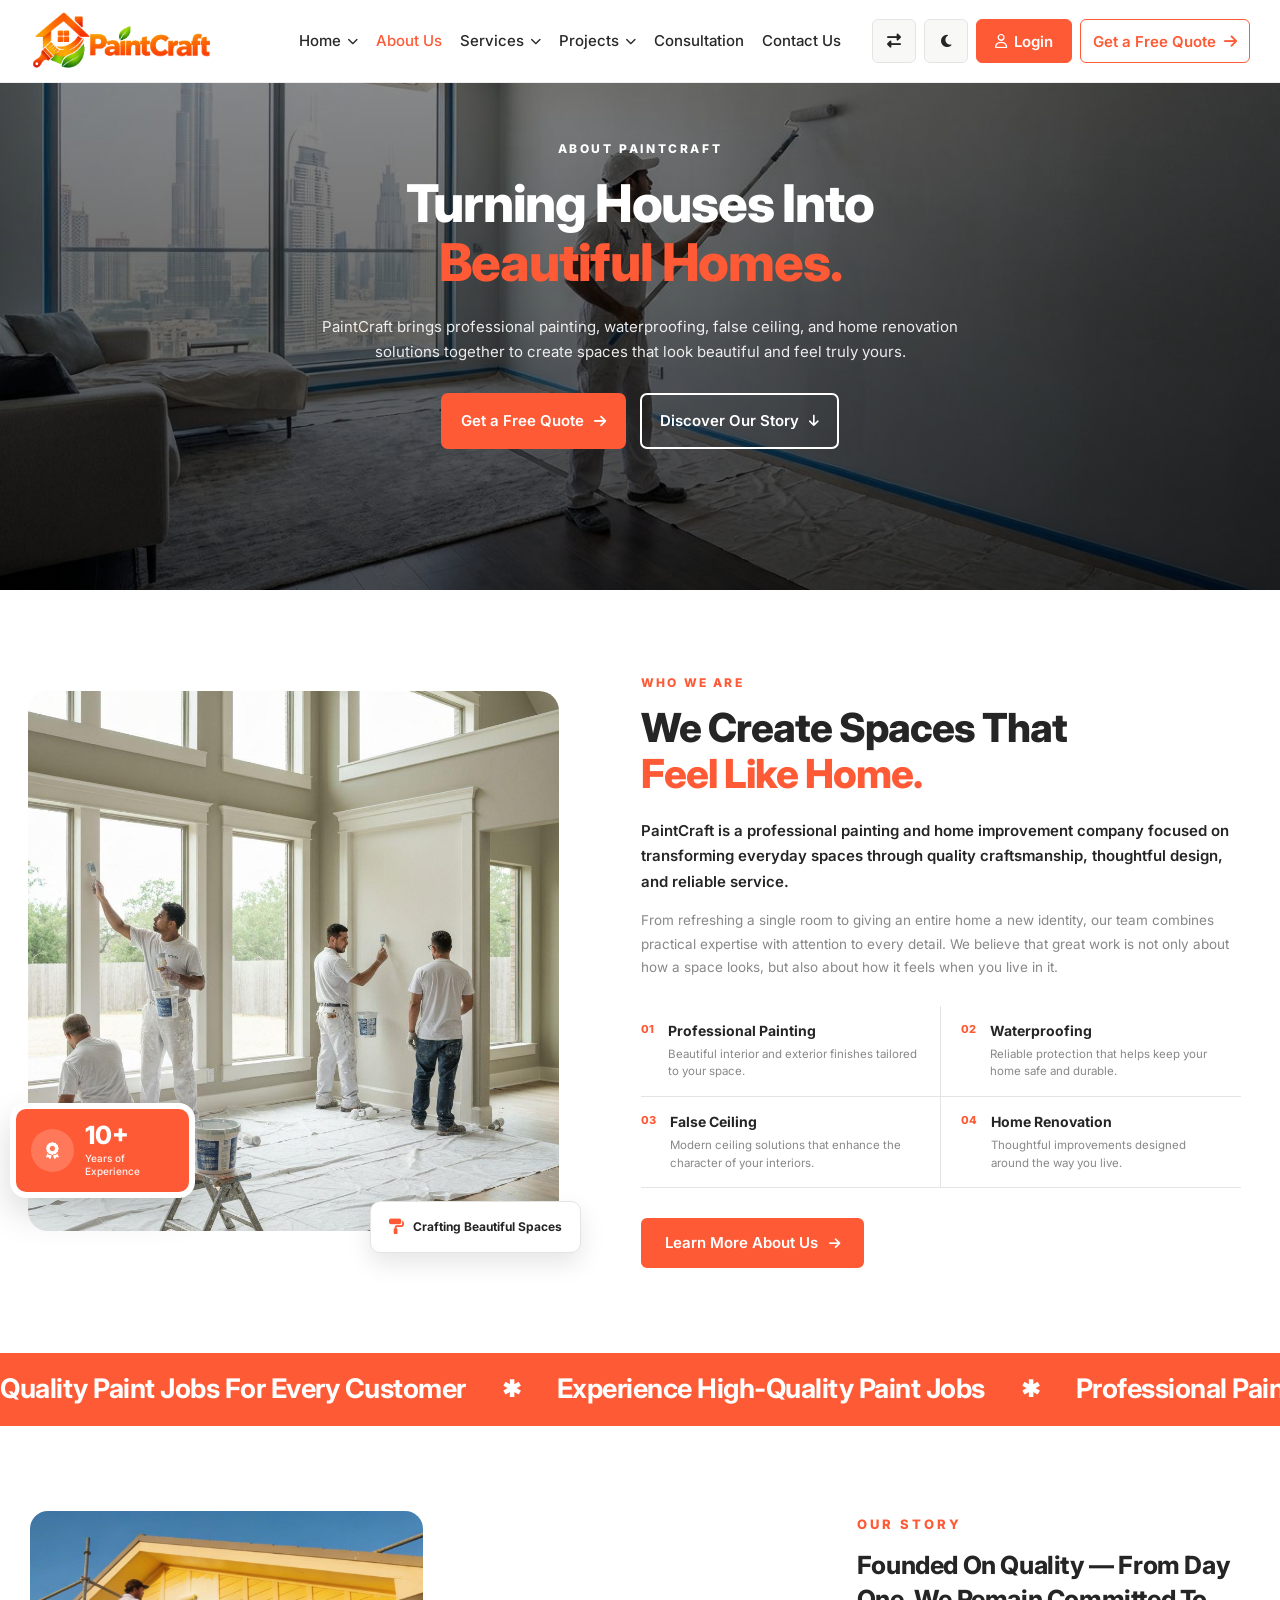
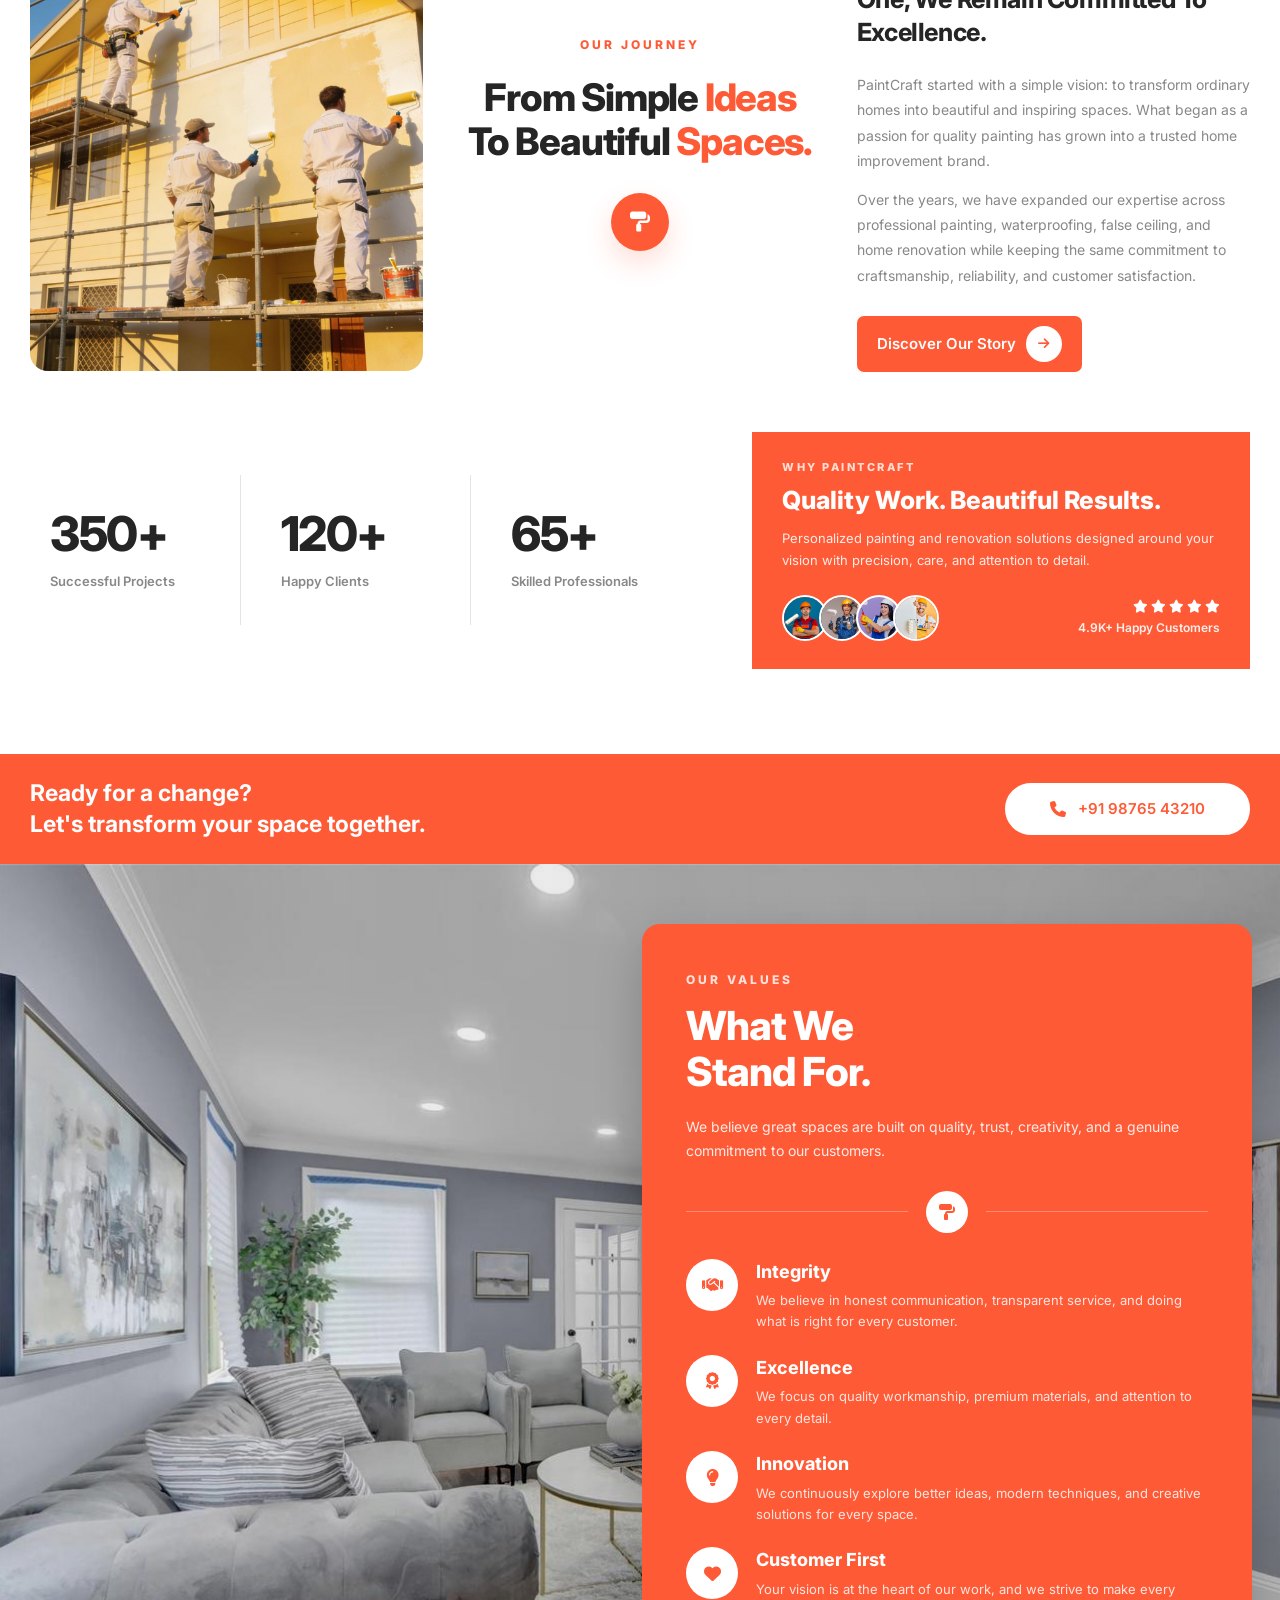
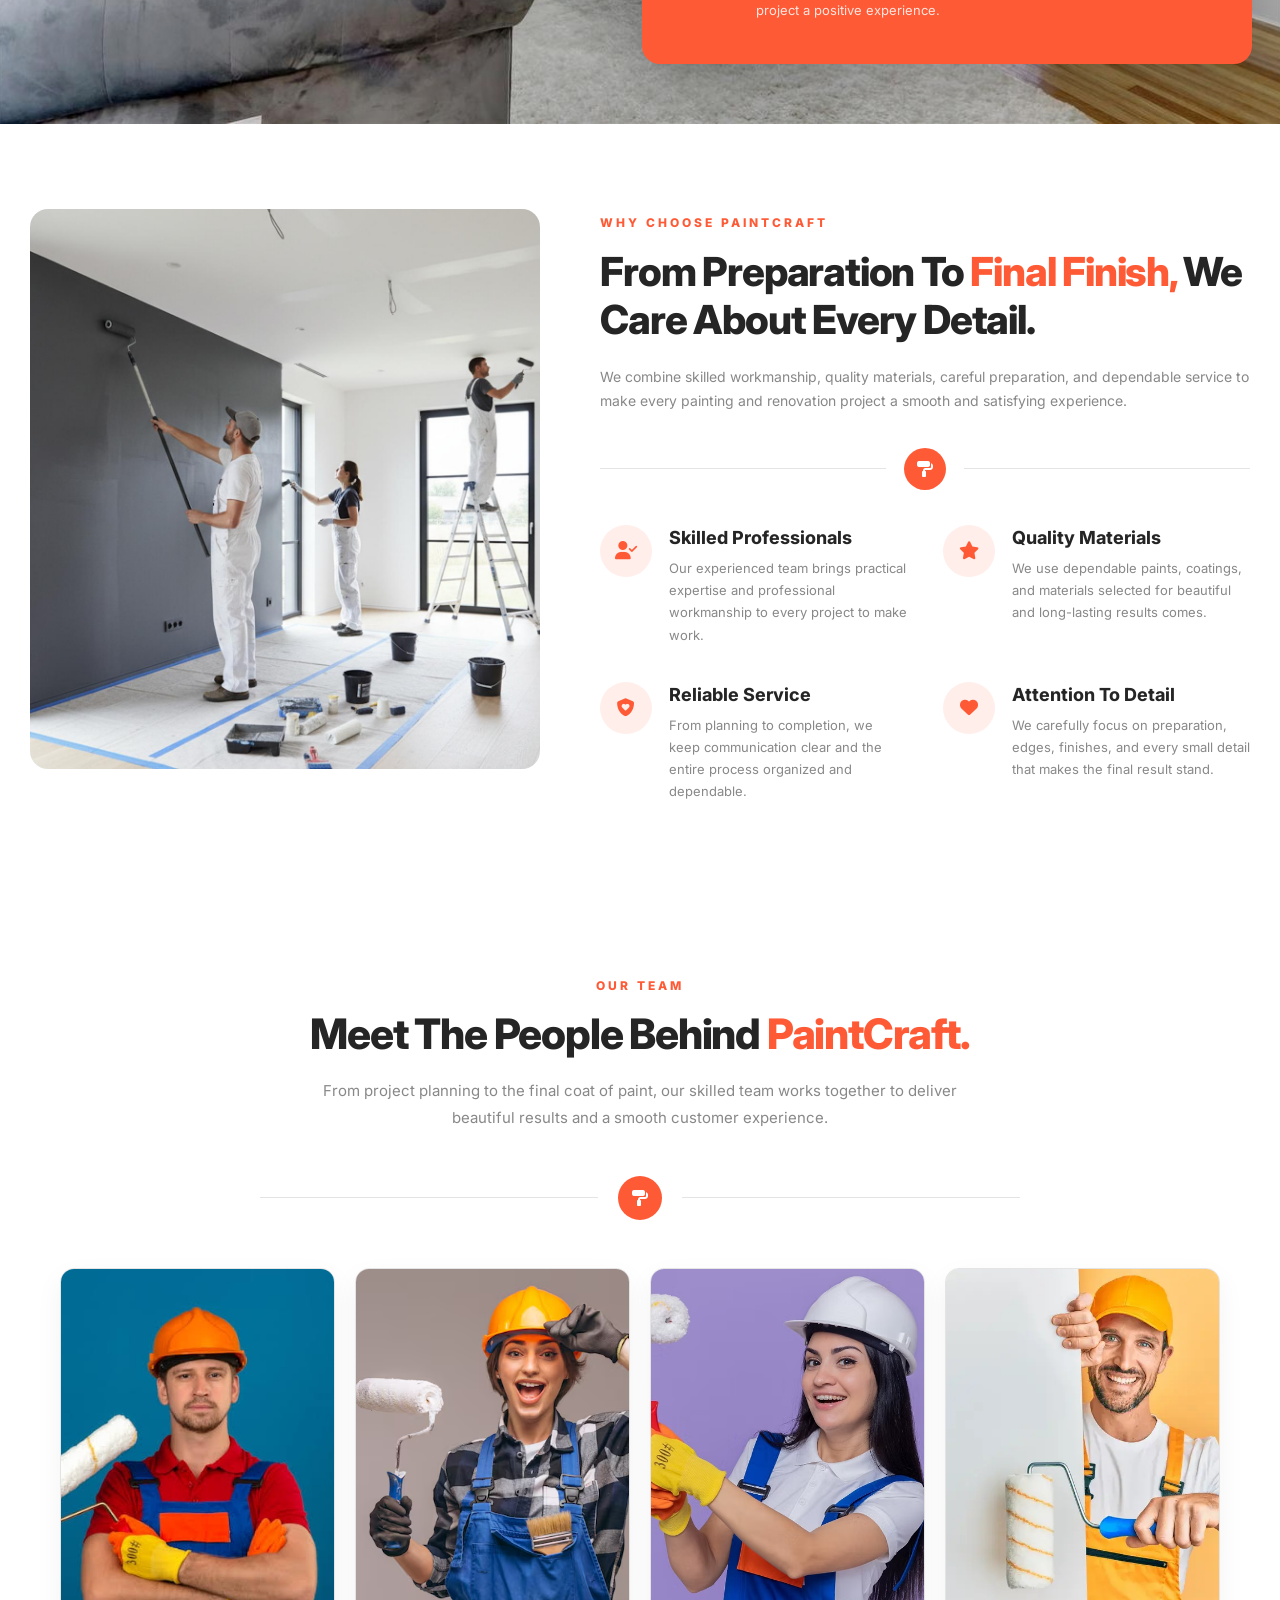
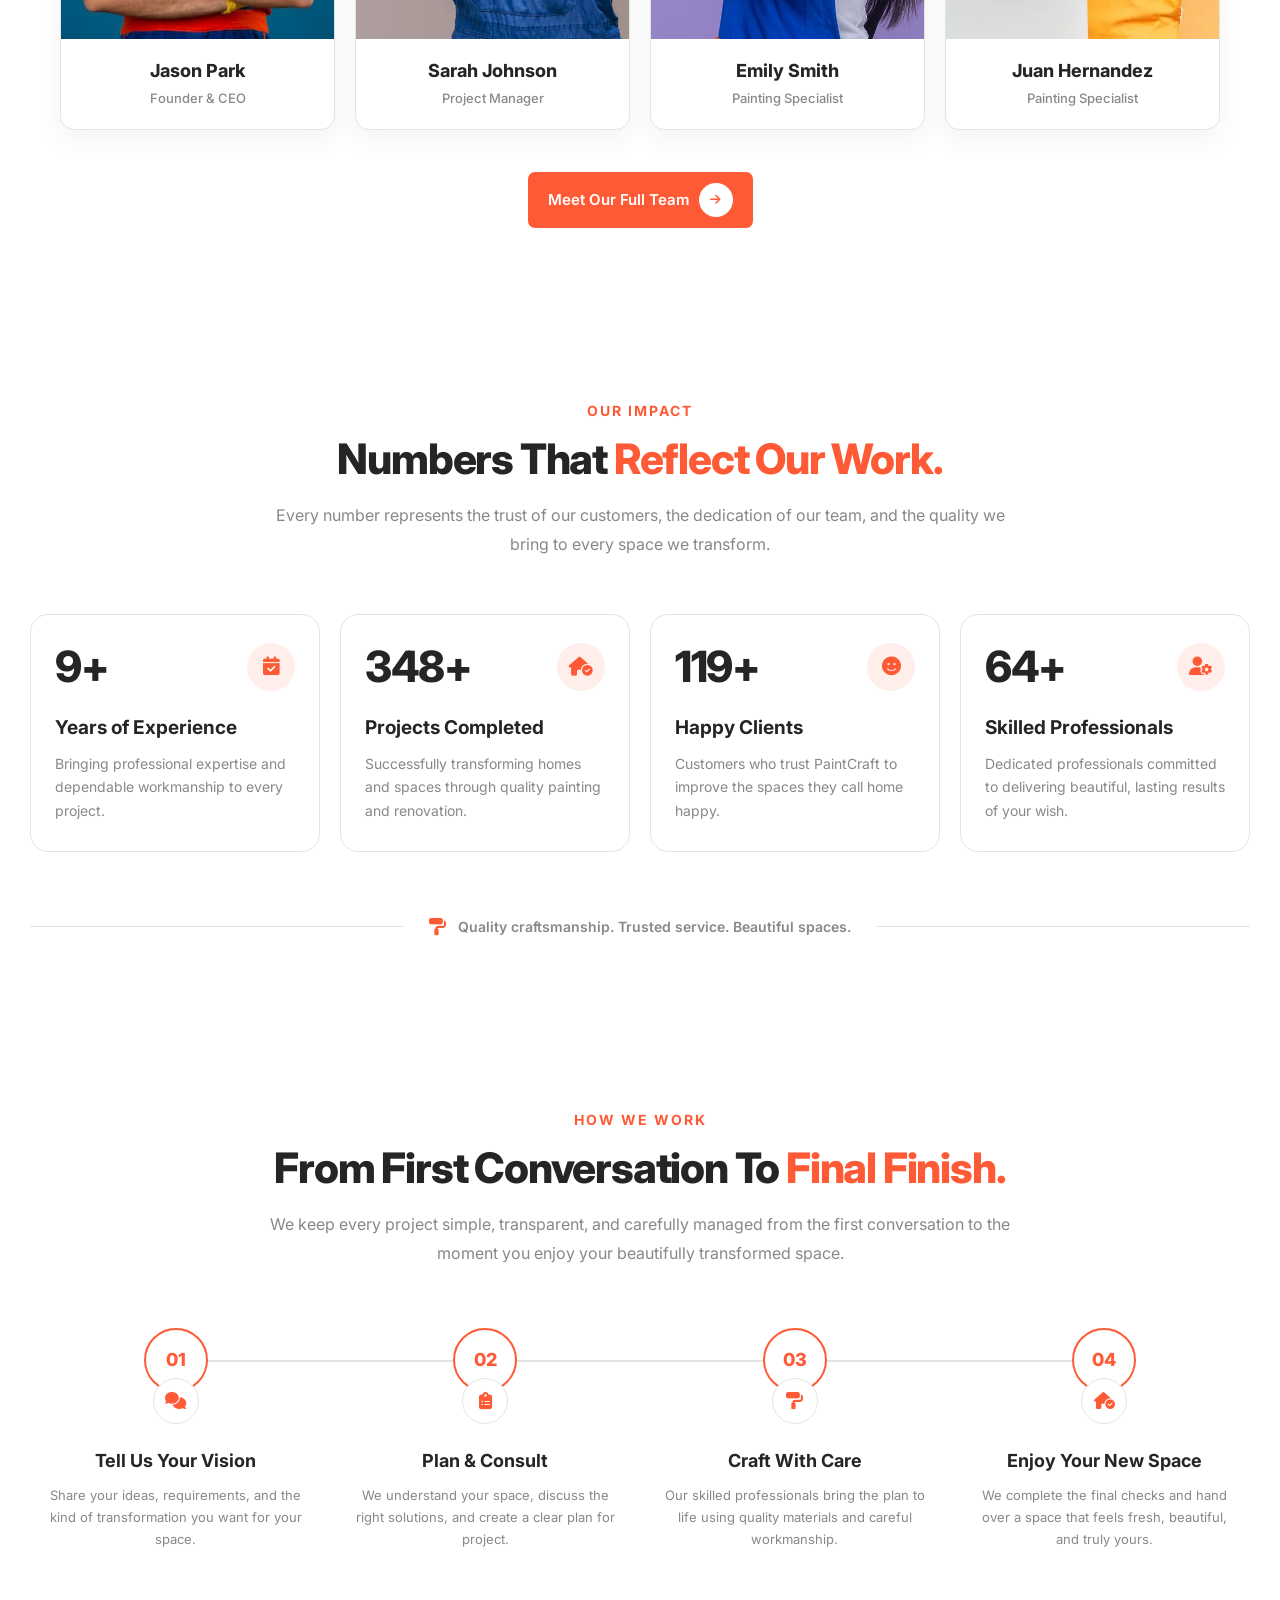
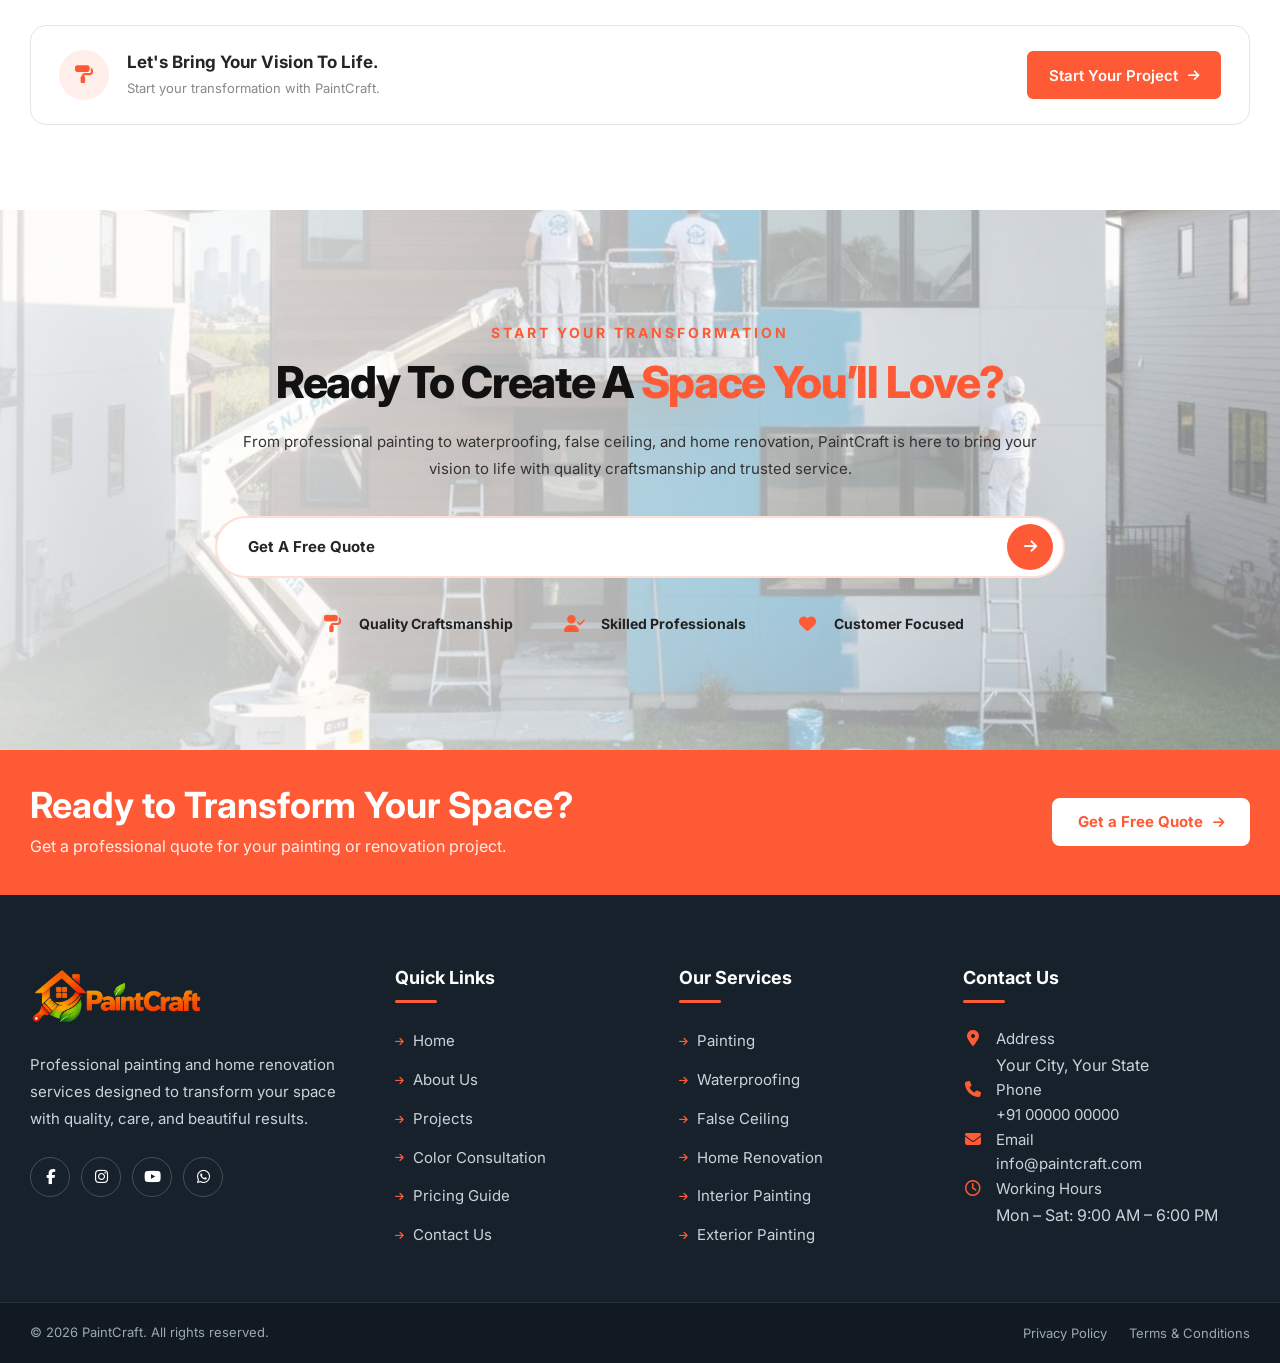
==== commit 17684d72: "Add files via upload" ====
--- a/about.html
+++ b/about.html
@@ -1735,7 +1735,7 @@
                         <p>
                             We use dependable paints, coatings,
                             and materials selected for beautiful
-                            and long-lasting results.
+                            and long-lasting results comes.
                         </p>
 
                     </div>
@@ -2294,7 +2294,7 @@
 
                 <p class="about-impact-stat-description">
                     Customers who trust PaintCraft to improve
-                    the spaces they call home.
+                    the spaces they call home happy.
                 </p>
 
             </article>
@@ -2326,7 +2326,7 @@
 
                 <p class="about-impact-stat-description">
                     Dedicated professionals committed to
-                    delivering beautiful, lasting results.
+                    delivering beautiful, lasting results of your wish.
                 </p>
 
             </article>
--- a/css/style.css
+++ b/css/style.css
@@ -1482,13 +1482,33 @@
 }
 
 
+body.dark-mode .mobile-menu-title,
+body.dark-mode .mobile-nav-link,
+body.dark-mode .mobile-nav-link span,
+body.dark-mode .mobile-dropdown-menu a,
+body.dark-mode .mobile-dropdown-menu a span {
+    color: #f5f5f5;
+}
+
+
 body.dark-mode .mobile-nav-link {
-    color: var(--color-text);
+    color: #f5f5f5;
 }
 
 
 body.dark-mode .mobile-nav-link:hover,
 body.dark-mode .mobile-nav-link:focus-visible {
+    color: var(--color-orange-light);
+}
+
+
+body.dark-mode .mobile-dropdown-menu a {
+    color: #d6d6d6;
+}
+
+
+body.dark-mode .mobile-dropdown-menu a:hover,
+body.dark-mode .mobile-dropdown-menu a:focus-visible {
     color: var(--color-orange-light);
 }
 
@@ -57321,6 +57341,52 @@
         color: #ff573d !important;
     }
 
+    /* Dark mode drawer links */
+    body.dark-mode .mobile-menu-title,
+    html.dark-mode .mobile-menu-title,
+    body.dark-mode .mobile-nav-link,
+    html.dark-mode .mobile-nav-link,
+    body.dark-mode .mobile-nav-link span,
+    html.dark-mode .mobile-nav-link span {
+        color: #f5f5f5 !important;
+    }
+
+    body.dark-mode .mobile-dropdown-menu a,
+    html.dark-mode .mobile-dropdown-menu a,
+    body.dark-mode .mobile-dropdown-menu a span,
+    html.dark-mode .mobile-dropdown-menu a span {
+        color: #d6d6d6 !important;
+    }
+
+    body.dark-mode .mobile-nav-link.active,
+    html.dark-mode .mobile-nav-link.active,
+    body.dark-mode .mobile-dropdown-toggle.active,
+    html.dark-mode .mobile-dropdown-toggle.active,
+    body.dark-mode .mobile-dropdown-menu .mobile-nav-link.active,
+    html.dark-mode .mobile-dropdown-menu .mobile-nav-link.active {
+        color: #ff573d !important;
+    }
+
+    body.dark-mode .mobile-nav-link.active span,
+    html.dark-mode .mobile-nav-link.active span,
+    body.dark-mode .mobile-dropdown-toggle.active span,
+    html.dark-mode .mobile-dropdown-toggle.active span,
+    body.dark-mode .mobile-dropdown-menu .mobile-nav-link.active span,
+    html.dark-mode .mobile-dropdown-menu .mobile-nav-link.active span {
+        color: #ff573d !important;
+    }
+
+    body.dark-mode .mobile-nav-link:hover,
+    html.dark-mode .mobile-nav-link:hover,
+    body.dark-mode .mobile-nav-link:focus-visible,
+    html.dark-mode .mobile-nav-link:focus-visible,
+    body.dark-mode .mobile-nav-link:hover span,
+    html.dark-mode .mobile-nav-link:hover span,
+    body.dark-mode .mobile-nav-link:focus-visible span,
+    html.dark-mode .mobile-nav-link:focus-visible span {
+        color: #ff573d !important;
+    }
+
 }
 
 
@@ -57366,4 +57432,2016 @@
         margin-right: auto !important;
     }
 
+}
+
+
+
+
+
+.home2-color-gallery-button {
+    width: 213px !important;
+    height: 56px !important;
+
+    padding: 0 18px !important;
+
+    border-radius: 7px !important;
+
+    display: inline-flex !important;
+    align-items: center !important;
+    justify-content: center !important;
+
+    gap: 10px !important;
+    box-sizing: border-box !important;
+}
+
+
+
+
+.home2-faq-contact-button {
+    width: fit-content !important;
+    min-width: 0 !important;
+    height: 56px !important;
+
+    padding: 0 18px !important;
+
+    border-radius: 7px !important;
+
+    display: inline-flex !important;
+    align-items: center !important;
+    justify-content: center !important;
+
+    gap: 10px !important;
+    box-sizing: border-box !important;
+}
+
+
+
+
+/* =========================================================
+   ABOUT — STORY & TEAM BUTTONS
+========================================================= */
+
+.about-story-button,
+.about-team-button {
+    width: fit-content !important;
+    min-width: 0 !important;
+
+    height: 56px !important;
+    padding: 0 18px !important;
+
+    border-radius: 7px !important;
+
+    display: inline-flex !important;
+    align-items: center !important;
+    justify-content: center !important;
+
+    gap: 10px !important;
+    box-sizing: border-box !important;
+}
+
+
+/* ICON */
+
+.about-story-button i,
+.about-team-button i {
+    margin: 0 !important;
+    flex-shrink: 0 !important;
+}
+
+
+
+
+
+/* =========================================================
+   ABOUT HERO BUTTONS
+========================================================= */
+
+.about-page-hero-primary-button,
+.about-page-hero-secondary-button {
+    width: fit-content !important;
+    min-width: 0 !important;
+
+    height: 56px !important;
+    padding: 0 18px !important;
+
+    border-radius: 7px !important;
+
+    display: inline-flex !important;
+    align-items: center !important;
+    justify-content: center !important;
+
+    gap: 10px !important;
+    box-sizing: border-box !important;
+}
+
+
+/* ICON */
+
+.about-page-hero-primary-button i,
+.about-page-hero-secondary-button i {
+    margin: 0 !important;
+    flex-shrink: 0 !important;
+}
+
+
+
+
+
+
+
+
+
+/* =========================================================
+   SCROLL TO TOP BUTTON
+========================================================= */
+
+.scroll-top-button {
+    position: fixed !important;
+    right: 24px !important;
+    bottom: 24px !important;
+
+    width: 48px !important;
+    height: 48px !important;
+
+    display: flex !important;
+    align-items: center !important;
+    justify-content: center !important;
+
+    background: #ff573d !important;
+    color: #ffffff !important;
+
+    border: 1px solid #ff573d !important;
+    border-radius: 50% !important;
+
+    cursor: pointer !important;
+
+    z-index: 9999 !important;
+
+    opacity: 0 !important;
+    visibility: hidden !important;
+    transform: translateY(15px) !important;
+
+    transition:
+        opacity 0.3s ease,
+        visibility 0.3s ease,
+        transform 0.3s ease,
+        background 0.3s ease !important;
+}
+
+
+/* SHOW */
+
+.scroll-top-button.show {
+    opacity: 1 !important;
+    visibility: visible !important;
+    transform: translateY(0) !important;
+}
+
+
+/* ICON */
+
+.scroll-top-button i {
+    color: #ffffff !important;
+    font-size: 16px !important;
+}
+
+
+/* HOVER */
+
+.scroll-top-button:hover {
+    background: #ffffff !important;
+    color: #ff573d !important;
+}
+
+.scroll-top-button:hover i {
+    color: #ff573d !important;
+}
+
+
+/* =========================================================
+   DARK MODE
+========================================================= */
+
+body.dark-mode .scroll-top-button,
+html.dark-mode .scroll-top-button {
+    background: #ff573d !important;
+    color: #ffffff !important;
+    border-color: #ff573d !important;
+}
+
+body.dark-mode .scroll-top-button i,
+html.dark-mode .scroll-top-button i {
+    color: #ffffff !important;
+}
+
+
+/* DARK MODE HOVER */
+
+body.dark-mode .scroll-top-button:hover,
+html.dark-mode .scroll-top-button:hover {
+    background: #ffffff !important;
+    color: #ff573d !important;
+}
+
+body.dark-mode .scroll-top-button:hover i,
+html.dark-mode .scroll-top-button:hover i {
+    color: #ff573d !important;
+}
+
+
+/* =========================================================
+   MOBILE
+========================================================= */
+
+@media (max-width: 767px) {
+
+    .scroll-top-button {
+        right: 16px !important;
+        bottom: 18px !important;
+
+        width: 44px !important;
+        height: 44px !important;
+    }
+
+    .scroll-top-button i {
+        font-size: 14px !important;
+    }
+
+}
+
+
+/* =========================================================
+   SMALL MOBILE
+========================================================= */
+
+@media (max-width: 480px) {
+
+    .scroll-top-button {
+        right: 14px !important;
+        bottom: 16px !important;
+
+        width: 42px !important;
+        height: 42px !important;
+    }
+
+}
+
+
+
+
+
+
+/* =========================================================
+   WHY CHOOSE — FIX NUMBER + EXPERIENCE CIRCLE
+========================================================= */
+
+
+/* =========================================================
+   1. BENEFIT NUMBER — NEVER DISAPPEAR ON HOVER
+========================================================= */
+
+.why-choose-benefit {
+    position: relative !important;
+    overflow: visible !important;
+}
+
+.why-choose-number {
+    position: relative !important;
+    z-index: 100 !important;
+
+    opacity: 1 !important;
+    visibility: visible !important;
+
+    display: flex !important;
+    align-items: center !important;
+    justify-content: center !important;
+}
+
+.why-choose-benefit:hover .why-choose-number {
+    opacity: 1 !important;
+    visibility: visible !important;
+
+    z-index: 100 !important;
+}
+
+
+/* Prevent hover pseudo-elements from covering number */
+
+.why-choose-benefit::before,
+.why-choose-benefit::after {
+    z-index: 1 !important;
+}
+
+.why-choose-benefit-content {
+    position: relative !important;
+    z-index: 10 !important;
+}
+
+
+/* =========================================================
+   2. EXPERIENCE CIRCLE — KEEP ABOVE IMAGE
+========================================================= */
+
+.why-choose-image-wrapper {
+    position: relative !important;
+    overflow: visible !important;
+    z-index: 10 !important;
+}
+
+.why-choose-image-main {
+    position: relative !important;
+    overflow: hidden !important;
+    z-index: 1 !important;
+}
+
+.why-choose-image {
+    position: relative !important;
+    z-index: 1 !important;
+}
+
+
+/* Circle */
+
+.why-choose-experience {
+    position: absolute !important;
+
+    z-index: 100 !important;
+
+    opacity: 1 !important;
+    visibility: visible !important;
+
+    display: flex !important;
+    flex-direction: column !important;
+    align-items: center !important;
+    justify-content: center !important;
+}
+
+
+/* Circle content */
+
+.why-choose-experience strong,
+.why-choose-experience span {
+    position: relative !important;
+    z-index: 101 !important;
+
+    opacity: 1 !important;
+    visibility: visible !important;
+}
+
+
+/* =========================================================
+   REMOVE ANY HOVER HIDING
+========================================================= */
+
+.why-choose-experience:hover,
+.why-choose-image-wrapper:hover .why-choose-experience {
+    opacity: 1 !important;
+    visibility: visible !important;
+    z-index: 100 !important;
+}
+
+
+/* =========================================================
+   WHY CHOOSE — FORCE FIX
+========================================================= */
+
+/* SECTION / CONTAINER */
+.why-choose-section,
+.why-choose-container,
+.why-choose-image-wrapper,
+.why-choose-benefits,
+.why-choose-benefit {
+    overflow: visible !important;
+}
+
+
+/* =========================================================
+   NUMBER — NEVER HIDE ON HOVER
+========================================================= */
+
+.why-choose-number,
+.why-choose-benefit:hover .why-choose-number,
+.why-choose-benefit:focus .why-choose-number {
+    opacity: 1 !important;
+    visibility: visible !important;
+    display: flex !important;
+
+    transform: none !important;
+
+    position: relative !important;
+    z-index: 9999 !important;
+}
+
+
+/* Prevent hover from making number transparent */
+
+.why-choose-benefit:hover .why-choose-number {
+    color: inherit !important;
+}
+
+
+/* =========================================================
+   EXPERIENCE CIRCLE — ALWAYS ABOVE IMAGE
+========================================================= */
+
+.why-choose-image-wrapper {
+    position: relative !important;
+    z-index: 100 !important;
+}
+
+.why-choose-image-main {
+    position: relative !important;
+    z-index: 1 !important;
+}
+
+.why-choose-experience,
+.why-choose-image-wrapper:hover .why-choose-experience {
+    position: absolute !important;
+
+    z-index: 99999 !important;
+
+    opacity: 1 !important;
+    visibility: visible !important;
+    display: flex !important;
+
+    transform: none !important;
+}
+
+.why-choose-experience strong,
+.why-choose-experience span {
+    opacity: 1 !important;
+    visibility: visible !important;
+
+    position: relative !important;
+    z-index: 100000 !important;
+}
+
+
+/* =========================================================
+   REMOVE HOVER HIDING FROM NUMBER
+========================================================= */
+
+.why-choose-benefit:hover::before,
+.why-choose-benefit:hover::after {
+    pointer-events: none !important;
+}
+
+
+
+/* =========================================================
+   WHY CHOOSE — EXPERIENCE CIRCLE FIX
+========================================================= */
+
+.why-choose-image-wrapper {
+    position: relative !important;
+    overflow: visible !important;
+}
+
+.why-choose-image-main {
+    overflow: hidden !important;
+}
+
+.why-choose-experience {
+    position: absolute !important;
+    z-index: 999 !important;
+
+    opacity: 1 !important;
+    visibility: visible !important;
+
+    display: flex !important;
+    align-items: center !important;
+    justify-content: center !important;
+
+    transform: none !important;
+}
+
+.why-choose-experience strong,
+.why-choose-experience span {
+    position: relative !important;
+    z-index: 1000 !important;
+
+    opacity: 1 !important;
+    visibility: visible !important;
+}
+
+
+
+/* =========================================================
+   WHY CHOOSE — EXPERIENCE CIRCLE
+   KEEP FULL CIRCLE VISIBLE
+========================================================= */
+
+.why-choose-image-wrapper {
+    position: relative !important;
+    overflow: visible !important;
+    z-index: 20 !important;
+}
+
+.why-choose-experience {
+    position: absolute !important;
+
+    /* MOVE CIRCLE LEFT */
+    right: 15px !important;
+    left: auto !important;
+
+    z-index: 9999 !important;
+
+    overflow: visible !important;
+
+    opacity: 1 !important;
+    visibility: visible !important;
+
+    transform: none !important;
+}
+
+
+/* Keep circle content visible */
+
+.why-choose-experience strong,
+.why-choose-experience span {
+    opacity: 1 !important;
+    visibility: visible !important;
+    z-index: 10000 !important;
+}
+
+.why-choose-experience {
+    background: #ff573d !important;
+}
+
+
+
+.why-choose-experience {
+    border: none !important;
+    outline: none !important;
+    box-shadow: none !important;
+}
+
+
+
+/* =========================================================
+   HOW IT WORKS — STEP NUMBER HOVER FIX
+========================================================= */
+
+.how-it-works-step:hover .step-number,
+.how-it-works-step:hover .step-number span {
+    color: #ffffff !important;
+}
+
+
+
+
+
+/* =========================================================
+   HOME2 FEATURED WORK — STRAIGHT ALIGNMENT
+========================================================= */
+
+.h2-featured-work-gallery {
+    display: grid !important;
+    grid-template-columns: repeat(3, minmax(0, 1fr)) !important;
+    grid-auto-rows: auto !important;
+
+    align-items: start !important;
+    justify-items: stretch !important;
+
+    gap: 45px 28px !important;
+}
+
+
+/* ALL CARDS SAME POSITION / HEIGHT */
+
+.h2-work-card,
+.h2-work-card-tall,
+.h2-work-card-medium {
+    width: 100% !important;
+    height: auto !important;
+
+    margin: 0 !important;
+    padding: 0 !important;
+
+    align-self: start !important;
+    transform: none !important;
+}
+
+
+/* ALL IMAGES EXACTLY SAME HEIGHT */
+
+.h2-work-image-wrapper,
+.h2-work-card-tall .h2-work-image-wrapper,
+.h2-work-card-medium .h2-work-image-wrapper {
+    width: 100% !important;
+
+    height: 310px !important;
+    min-height: 310px !important;
+    max-height: 310px !important;
+
+    margin: 0 !important;
+
+    overflow: hidden !important;
+}
+
+
+/* IMAGE */
+
+.h2-work-image {
+    width: 100% !important;
+    height: 100% !important;
+
+    object-fit: cover !important;
+    object-position: center !important;
+
+    display: block !important;
+}
+
+
+/* INFORMATION STARTS AT SAME LEVEL */
+
+.h2-work-info {
+    width: 100% !important;
+
+    margin: 0 !important;
+    padding: 16px 0 0 !important;
+
+    min-height: 90px !important;
+}
+
+
+/* REMOVE ANY OLD POSITIONING */
+
+.h2-work-card-tall,
+.h2-work-card-medium {
+    grid-row: auto !important;
+    grid-column: auto !important;
+}
+
+
+/* =========================================================
+   IPAD PRO
+========================================================= */
+
+@media (min-width: 820px) and (max-width: 1024px) {
+
+    .h2-featured-work-gallery {
+        grid-template-columns: repeat(2, minmax(0, 1fr)) !important;
+        gap: 35px 22px !important;
+    }
+
+    .h2-work-image-wrapper,
+    .h2-work-card-tall .h2-work-image-wrapper,
+    .h2-work-card-medium .h2-work-image-wrapper {
+        height: 280px !important;
+        min-height: 280px !important;
+        max-height: 280px !important;
+    }
+}
+
+
+/* =========================================================
+   IPAD MINI
+========================================================= */
+
+@media (min-width: 768px) and (max-width: 819px) {
+
+    .h2-featured-work-gallery {
+        grid-template-columns: repeat(2, minmax(0, 1fr)) !important;
+        gap: 30px 18px !important;
+    }
+
+    .h2-work-image-wrapper,
+    .h2-work-card-tall .h2-work-image-wrapper,
+    .h2-work-card-medium .h2-work-image-wrapper {
+        height: 240px !important;
+        min-height: 240px !important;
+        max-height: 240px !important;
+    }
+}
+
+
+/* =========================================================
+   MOBILE
+========================================================= */
+
+@media (max-width: 767px) {
+
+    .h2-featured-work-gallery {
+        grid-template-columns: 1fr !important;
+        gap: 30px !important;
+    }
+
+    .h2-work-image-wrapper,
+    .h2-work-card-tall .h2-work-image-wrapper,
+    .h2-work-card-medium .h2-work-image-wrapper {
+        height: 250px !important;
+        min-height: 250px !important;
+        max-height: 250px !important;
+    }
+}
+
+
+
+
+
+
+/* =========================================================
+   RTL + DARK MODE — FORCE SMALL SIZE
+========================================================= */
+
+.header-action-btn#rtlToggle,
+.header-action-btn#darkModeToggle,
+.header-action-btn.rtl-btn,
+.header-action-btn.dark-mode-btn {
+    width: 44px !important;
+    min-width: 44px !important;
+    max-width: 44px !important;
+
+    height: 44px !important;
+    min-height: 44px !important;
+    max-height: 44px !important;
+
+    padding: 0 !important;
+    margin: 0 !important;
+
+    flex: 0 0 44px !important;
+    flex-grow: 0 !important;
+    flex-shrink: 0 !important;
+
+    display: inline-flex !important;
+    align-items: center !important;
+    justify-content: center !important;
+
+    box-sizing: border-box !important;
+}
+
+
+/* ICON */
+
+.header-action-btn#rtlToggle i,
+.header-action-btn#darkModeToggle i,
+.header-action-btn.rtl-btn i,
+.header-action-btn.dark-mode-btn i {
+    width: auto !important;
+    height: auto !important;
+
+    margin: 0 !important;
+    padding: 0 !important;
+
+    font-size: 14px !important;
+
+    transform: none !important;
+}
+
+
+/* =========================================================
+   MOBILE
+========================================================= */
+
+@media (max-width: 767px) {
+
+    .header-action-btn#rtlToggle,
+    .header-action-btn#darkModeToggle,
+    .header-action-btn.rtl-btn,
+    .header-action-btn.dark-mode-btn {
+        width: 42px !important;
+        min-width: 42px !important;
+        max-width: 42px !important;
+
+        height: 42px !important;
+        min-height: 42px !important;
+        max-height: 42px !important;
+
+        flex: 0 0 42px !important;
+    }
+
+}
+
+
+
+
+/* =========================================================
+   HOME2 FAQ BUTTON — REDUCE SIZE
+========================================================= */
+
+.home2-faq-icon {
+    width: 40px !important;
+    height: 40px !important;
+
+    min-width: 40px !important;
+    min-height: 40px !important;
+    max-width: 40px !important;
+    max-height: 40px !important;
+
+    padding: 0 !important;
+    margin: 0 !important;
+
+    display: inline-flex !important;
+    align-items: center !important;
+    justify-content: center !important;
+
+    box-sizing: border-box !important;
+    border-radius: 50% !important;
+}
+
+.home2-faq-icon i {
+    font-size: 13px !important;
+    margin: 0 !important;
+}
+
+
+/* =========================================================
+   ABOUT VALUES — DARK MODE
+========================================================= */
+
+
+/* MAIN BACKGROUND */
+
+body.dark-mode .about-values-section,
+html.dark-mode .about-values-section {
+    background: #171717 !important;
+}
+
+
+/* VALUES MAIN AREA */
+
+body.dark-mode .about-values-main,
+html.dark-mode .about-values-main {
+    background: #171717 !important;
+}
+
+
+/* CARD */
+
+body.dark-mode .about-values-card,
+html.dark-mode .about-values-card {
+    background: #1f1f1f !important;
+}
+
+
+/* =========================================================
+   TEXT
+========================================================= */
+
+body.dark-mode .about-values-title,
+html.dark-mode .about-values-title {
+    color: #ffffff !important;
+}
+
+body.dark-mode .about-values-intro,
+html.dark-mode .about-values-intro {
+    color: #d0d0d0 !important;
+}
+
+body.dark-mode .about-value-content h3,
+html.dark-mode .about-value-content h3 {
+    color: #ffffff !important;
+}
+
+body.dark-mode .about-value-content p,
+html.dark-mode .about-value-content p {
+    color: #c7c7c7 !important;
+}
+
+
+/* =========================================================
+   VALUE ICONS
+========================================================= */
+
+body.dark-mode .about-value-icon,
+html.dark-mode .about-value-icon {
+    background: #ff573d !important;
+    color: #ffffff !important;
+
+    border-color: #ff573d !important;
+}
+
+body.dark-mode .about-value-icon i,
+html.dark-mode .about-value-icon i {
+    color: #ffffff !important;
+}
+
+
+/* =========================================================
+   EYEBROW
+========================================================= */
+
+body.dark-mode .about-values-eyebrow,
+html.dark-mode .about-values-eyebrow {
+    color: #ff573d !important;
+}
+
+
+/* =========================================================
+   DIVIDER
+========================================================= */
+
+body.dark-mode .about-values-divider span,
+html.dark-mode .about-values-divider span {
+    background: #ff573d !important;
+}
+
+body.dark-mode .about-values-divider i,
+html.dark-mode .about-values-divider i {
+    color: #ff573d !important;
+}
+
+
+/* =========================================================
+   CTA STRIP
+========================================================= */
+
+body.dark-mode .about-values-cta-strip,
+html.dark-mode .about-values-cta-strip {
+    background: #111111 !important;
+}
+
+body.dark-mode .about-values-cta-text,
+html.dark-mode .about-values-cta-text {
+    color: #ffffff !important;
+}
+
+body.dark-mode .about-values-cta-text span,
+html.dark-mode .about-values-cta-text span {
+    color: #ff573d !important;
+}
+
+
+/* PHONE BUTTON */
+
+body.dark-mode .about-values-cta-button,
+html.dark-mode .about-values-cta-button {
+    background: #ff573d !important;
+    color: #ffffff !important;
+}
+
+body.dark-mode .about-values-cta-button i,
+html.dark-mode .about-values-cta-button i {
+    color: #ffffff !important;
+}
+
+
+
+/* =========================================================
+   PAINTING INTRO BUTTON — DARK MODE HOVER ICON
+========================================================= */
+
+body.dark-mode .painting-intro-button:hover i,
+html.dark-mode .painting-intro-button:hover i {
+    color: #ff573d !important;
+}
+
+
+/* =========================================================
+   PAINTING PROJECTS BUTTON — DARK MODE HOVER TEXT
+========================================================= */
+
+body.dark-mode .painting-projects-button:hover span,
+html.dark-mode .painting-projects-button:hover span {
+    color: #ff573d !important;
+}
+
+
+
+body.dark-mode .painting-color-info-card,
+html.dark-mode .painting-color-info-card {
+    background: #242424 !important;
+}
+
+
+
+/* =========================================================
+   PAINTING FINAL CTA — DARK MODE TEXT
+========================================================= */
+
+body.dark-mode .painting-final-cta-button span,
+html.dark-mode .painting-final-cta-button span {
+    color: #ff573d !important;
+}
+
+
+/* Learn More button text - slightly bigger */
+.home-renovation-intro-button span {
+    font-size: 14px !important;
+}
+
+
+
+.home-renovation-spaces-intro {
+    font-size: 16px !important;
+}
+
+
+
+
+/* =========================================================
+   HOME RENOVATION — BEFORE & AFTER FONT SIZE
+========================================================= */
+
+.home-renovation-before-after-eyebrow {
+    font-size: 13px !important;
+}
+
+.home-renovation-before-after-title {
+    font-size: 38px !important;
+    line-height: 1.15 !important;
+}
+
+.home-renovation-before-after-intro p {
+    font-size: 16px !important;
+    line-height: 1.6 !important;
+}
+
+.home-renovation-before-after-label {
+    font-size: 13px !important;
+}
+
+.home-renovation-before-after-category {
+    font-size: 13px !important;
+}
+
+.home-renovation-before-after-project-title {
+    font-size: 24px !important;
+    line-height: 1.25 !important;
+}
+
+.home-renovation-before-after-description {
+    font-size: 15px !important;
+    line-height: 1.6 !important;
+}
+
+.home-renovation-before-after-info-label {
+    font-size: 11px !important;
+}
+
+.home-renovation-before-after-info-item strong {
+    font-size: 13px !important;
+}
+
+.home-renovation-before-after-button {
+    font-size: 14px !important;
+}
+
+
+/* =========================================================
+   IPAD PRO
+========================================================= */
+
+@media (min-width: 820px) and (max-width: 1024px) {
+
+    .home-renovation-before-after-title {
+        font-size: 32px !important;
+    }
+
+    .home-renovation-before-after-intro p {
+        font-size: 15px !important;
+    }
+
+    .home-renovation-before-after-project-title {
+        font-size: 21px !important;
+    }
+
+    .home-renovation-before-after-description {
+        font-size: 14px !important;
+    }
+}
+
+
+/* =========================================================
+   IPAD MINI
+========================================================= */
+
+@media (min-width: 768px) and (max-width: 819px) {
+
+    .home-renovation-before-after-title {
+        font-size: 30px !important;
+    }
+
+    .home-renovation-before-after-intro p {
+        font-size: 14px !important;
+    }
+
+    .home-renovation-before-after-project-title {
+        font-size: 20px !important;
+    }
+}
+
+
+/* =========================================================
+   MOBILE
+========================================================= */
+
+@media (max-width: 767px) {
+
+    .home-renovation-before-after-title {
+        font-size: 30px !important;
+    }
+
+    .home-renovation-before-after-intro p {
+        font-size: 14px !important;
+    }
+
+    .home-renovation-before-after-project-title {
+        font-size: 20px !important;
+    }
+
+    .home-renovation-before-after-description {
+        font-size: 14px !important;
+    }
+}
+
+
+/* =========================================================
+   SMALL MOBILE
+========================================================= */
+
+@media (max-width: 480px) {
+
+    .home-renovation-before-after-title {
+        font-size: 27px !important;
+    }
+
+    .home-renovation-before-after-project-title {
+        font-size: 18px !important;
+    }
+
+    .home-renovation-before-after-description {
+        font-size: 13px !important;
+    }
+}
+
+
+
+/* =========================================================
+   HOME RENOVATION PROCESS — DARK MODE NUMBER
+========================================================= */
+
+body.dark-mode .home-renovation-process-number,
+html.dark-mode .home-renovation-process-number {
+    color: #ff573d !important;
+}
+
+
+/* =========================================================
+   HOME RENOVATION PROCESS — SLIGHTLY LARGER FONT
+========================================================= */
+
+.home-renovation-process-content h3 {
+    font-size: 21px !important;
+    line-height: 1.35 !important;
+}
+
+.home-renovation-process-content p {
+    font-size: 14px !important;
+    line-height: 1.65 !important;
+}
+
+
+/* =========================================================
+   INTERIOR PROJECT BUTTONS — HOVER BORDER
+========================================================= */
+
+.interior-project-intro-button:hover,
+.interior-project-before-after-button:hover,
+.interior-project-gallery-button:hover {
+    border: 2px solid #ff573d !important;
+}
+
+
+
+/* =========================================================
+   EXTERIOR PROJECT INTRO BUTTON — HOVER BORDER
+========================================================= */
+
+.exterior-project-intro-button {
+    border: 2px solid transparent !important;
+    box-sizing: border-box !important;
+}
+
+.exterior-project-intro-button:hover {
+    border-color: #ff573d !important;
+}
+
+
+
+/* =========================================================
+   EXTERIOR PROJECT BEFORE & AFTER — HOVER ARROW
+========================================================= */
+
+.exterior-project-before-after-divider:hover i,
+.exterior-project-before-after-divider:hover .fa-arrow-right {
+    color: #ff573d !important;
+}
+
+
+
+
+/* =========================================================
+   EXTERIOR PROJECT — TESTIMONIAL BOX
+   LIGHT MODE VISIBILITY
+========================================================= */
+
+body:not(.dark-mode) .exterior-project-client-card {
+    background: #ffffff !important;
+    border: 1px solid #e5e5e5 !important;
+    border-radius: 18px !important;
+    box-shadow: 0 10px 30px rgba(0, 0, 0, 0.08) !important;
+}
+
+/* Keep the testimonial content clean */
+body:not(.dark-mode) .exterior-project-client-main {
+    background: transparent !important;
+}
+
+/* Stats side */
+body:not(.dark-mode) .exterior-project-client-stats {
+    background: #ffffff !important;
+}
+
+/* Divider between testimonial and stats */
+body:not(.dark-mode) .exterior-project-client-stats {
+    border-left: 1px solid #e5e5e5 !important;
+}
+
+/* Mobile — remove vertical divider */
+@media (max-width: 767px) {
+    body:not(.dark-mode) .exterior-project-client-stats {
+        border-left: none !important;
+        border-top: 1px solid #e5e5e5 !important;
+    }
+}
+
+
+
+
+
+/* =========================================================
+   EXTERIOR PROJECT
+   BEFORE / AFTER — FORCE BACKGROUND + ARROW
+========================================================= */
+
+/* =========================================================
+   LIGHT MODE
+========================================================= */
+
+html:not(.dark-mode) body:not(.dark-mode)
+.exterior-project-before-after-section
+.exterior-project-before-after-content {
+
+    background: transparent !important;
+}
+
+html:not(.dark-mode) body:not(.dark-mode)
+.exterior-project-before-after-section
+.exterior-project-before-after-card {
+
+    background-color: #ffffff !important;
+    background-image: none !important;
+}
+
+html:not(.dark-mode) body:not(.dark-mode)
+.exterior-project-before-after-section
+.exterior-project-before-after-image-wrapper {
+
+    background-color: #ffffff !important;
+    background-image: none !important;
+}
+
+
+/* =========================================================
+   LIGHT MODE — ARROW
+========================================================= */
+
+html:not(.dark-mode) body:not(.dark-mode)
+.exterior-project-before-after-divider {
+
+    background: transparent !important;
+}
+
+html:not(.dark-mode) body:not(.dark-mode)
+.exterior-project-before-after-divider > span {
+
+    display: flex !important;
+    align-items: center !important;
+    justify-content: center !important;
+
+    width: 48px !important;
+    height: 48px !important;
+
+    background: #ffffff !important;
+    color: #ff573d !important;
+
+    border: 1px solid #e5e5e5 !important;
+    border-radius: 50% !important;
+
+    box-shadow: 0 8px 20px rgba(0,0,0,.12) !important;
+}
+
+html:not(.dark-mode) body:not(.dark-mode)
+.exterior-project-before-after-divider > span i {
+
+    color: #ff573d !important;
+    font-size: 18px !important;
+    opacity: 1 !important;
+}
+
+
+/* =========================================================
+   DARK MODE
+========================================================= */
+
+html.dark-mode
+.exterior-project-before-after-section
+.exterior-project-before-after-card,
+
+body.dark-mode
+.exterior-project-before-after-section
+.exterior-project-before-after-card {
+
+    background-color: #1f1f1f !important;
+    background-image: none !important;
+}
+
+
+html.dark-mode
+.exterior-project-before-after-section
+.exterior-project-before-after-image-wrapper,
+
+body.dark-mode
+.exterior-project-before-after-section
+.exterior-project-before-after-image-wrapper {
+
+    background-color: #1f1f1f !important;
+    background-image: none !important;
+}
+
+
+/* =========================================================
+   DARK MODE — ARROW
+========================================================= */
+
+html.dark-mode
+.exterior-project-before-after-divider > span,
+
+body.dark-mode
+.exterior-project-before-after-divider > span {
+
+    display: flex !important;
+    align-items: center !important;
+    justify-content: center !important;
+
+    width: 48px !important;
+    height: 48px !important;
+
+    background: #1f1f1f !important;
+    color: #ff573d !important;
+
+    border: 1px solid #444444 !important;
+    border-radius: 50% !important;
+
+    box-shadow: 0 8px 20px rgba(0,0,0,.35) !important;
+}
+
+html.dark-mode
+.exterior-project-before-after-divider > span i,
+
+body.dark-mode
+.exterior-project-before-after-divider > span i {
+
+    color: #ff573d !important;
+    font-size: 18px !important;
+    opacity: 1 !important;
+}
+
+
+/* =========================================================
+   FORCE IMAGE WRAPPER TO SHOW ITS BACKGROUND
+========================================================= */
+
+.exterior-project-before-after-image-wrapper {
+    position: relative !important;
+    overflow: hidden !important;
+}
+
+.exterior-project-before-after-image {
+    display: block !important;
+    position: relative !important;
+    z-index: 1 !important;
+}
+
+
+/* =========================================================
+   ARROW ALWAYS ABOVE OTHER ELEMENTS
+========================================================= */
+
+.exterior-project-before-after-divider {
+    position: relative !important;
+    z-index: 10 !important;
+}
+
+.exterior-project-before-after-divider > span {
+    position: relative !important;
+    z-index: 20 !important;
+}
+
+.exterior-project-before-after-divider > span i {
+    position: relative !important;
+    z-index: 21 !important;
+}
+
+
+
+/* =========================================================
+   EXTERIOR PROJECT — BEFORE / AFTER LABEL BACKGROUND
+========================================================= */
+
+/* BEFORE + AFTER labels */
+.exterior-project-before-after-label {
+    display: inline-flex !important;
+    align-items: center !important;
+    justify-content: center !important;
+
+    background: #ff573d !important;
+    color: #ffffff !important;
+
+    padding: 7px 12px !important;
+    border-radius: 4px !important;
+
+    font-size: 12px !important;
+    font-weight: 700 !important;
+    line-height: 1 !important;
+
+    border: none !important;
+    box-shadow: none !important;
+    opacity: 1 !important;
+}
+
+/* LIGHT MODE */
+body:not(.dark-mode) .exterior-project-before-after-label,
+html:not(.dark-mode) .exterior-project-before-after-label {
+    background: #ff573d !important;
+    color: #ffffff !important;
+}
+
+/* DARK MODE */
+body.dark-mode .exterior-project-before-after-label,
+html.dark-mode .exterior-project-before-after-label {
+    background: #ff573d !important;
+    color: #ffffff !important;
+}
+
+
+
+/* =========================================================
+   CONSULTATION COLOUR SWATCHES
+   DARK MODE VISIBILITY FIX
+========================================================= */
+
+body.dark-mode .consultation-colour-swatch,
+html.dark-mode .consultation-colour-swatch {
+    opacity: 1 !important;
+    visibility: visible !important;
+}
+
+
+/* PAINTCRAFT ORANGE */
+body.dark-mode .consultation-colour-swatch-orange,
+html.dark-mode .consultation-colour-swatch-orange {
+    background: #ff573d !important;
+    border: 1px solid #ff573d !important;
+}
+
+
+/* DARK ORANGE */
+body.dark-mode .consultation-colour-swatch-dark-orange,
+html.dark-mode .consultation-colour-swatch-dark-orange {
+    background: #e64b35 !important;
+    border: 1px solid #e64b35 !important;
+}
+
+
+/* LIGHT ORANGE */
+body.dark-mode .consultation-colour-swatch-light-orange,
+html.dark-mode .consultation-colour-swatch-light-orange {
+    background: #ff8a75 !important;
+    border: 1px solid #ff8a75 !important;
+}
+
+
+/* WHITE */
+body.dark-mode .consultation-colour-swatch-white,
+html.dark-mode .consultation-colour-swatch-white {
+    background: #ffffff !important;
+    border: 1px solid #bdbdbd !important;
+}
+
+
+
+
+/* =========================================================
+   CONSULTATION BOOKING
+   FONT SIZE + DARK MODE CONTRAST FIX
+========================================================= */
+
+/* =========================================================
+   DESKTOP
+========================================================= */
+
+.consultation-booking-eyebrow {
+    font-size: 13px !important;
+}
+
+.consultation-booking-title {
+    font-size: 36px !important;
+    line-height: 1.15 !important;
+}
+
+.consultation-booking-intro {
+    font-size: 16px !important;
+    line-height: 1.65 !important;
+}
+
+.consultation-booking-form-header > span {
+    font-size: 13px !important;
+}
+
+.consultation-booking-form-header h3 {
+    font-size: 24px !important;
+    line-height: 1.3 !important;
+}
+
+.consultation-booking-form-header p {
+    font-size: 15px !important;
+    line-height: 1.6 !important;
+}
+
+
+/* FORM LABELS */
+
+.consultation-booking-form-group label {
+    font-size: 13px !important;
+    font-weight: 600 !important;
+}
+
+
+/* INPUT / SELECT / TEXTAREA */
+
+.consultation-booking-input-wrapper input,
+.consultation-booking-input-wrapper select,
+.consultation-booking-textarea-wrapper textarea {
+    font-size: 14px !important;
+}
+
+.consultation-booking-input-wrapper input::placeholder,
+.consultation-booking-textarea-wrapper textarea::placeholder {
+    font-size: 13px !important;
+}
+
+
+/* FORM ICONS */
+
+.consultation-booking-input-wrapper > i,
+.consultation-booking-textarea-wrapper > i {
+    font-size: 14px !important;
+}
+
+
+/* HIGHLIGHTS */
+
+.consultation-booking-highlight-content strong {
+    font-size: 13px !important;
+}
+
+.consultation-booking-highlight-content span {
+    font-size: 11px !important;
+}
+
+.consultation-booking-info-text p {
+    font-size: 13px !important;
+    line-height: 1.55 !important;
+}
+
+
+/* CONSENT */
+
+.consultation-booking-checkbox-text {
+    font-size: 12px !important;
+    line-height: 1.5 !important;
+}
+
+
+/* BUTTON */
+
+.consultation-booking-submit {
+    font-size: 14px !important;
+}
+
+.consultation-booking-form-note {
+    font-size: 12px !important;
+}
+
+
+/* =========================================================
+   DARK MODE — CONTRAST
+========================================================= */
+
+body.dark-mode .consultation-booking-form-card,
+html.dark-mode .consultation-booking-form-card {
+    background: #1f1f1f !important;
+}
+
+
+/* Labels */
+
+body.dark-mode .consultation-booking-form-group label,
+html.dark-mode .consultation-booking-form-group label {
+    color: #ffffff !important;
+}
+
+
+/* Form header */
+
+body.dark-mode .consultation-booking-form-header h3,
+html.dark-mode .consultation-booking-form-header h3 {
+    color: #ffffff !important;
+}
+
+body.dark-mode .consultation-booking-form-header p,
+html.dark-mode .consultation-booking-form-header p {
+    color: #cfcfcf !important;
+}
+
+
+/* Inputs */
+
+body.dark-mode .consultation-booking-input-wrapper input,
+body.dark-mode .consultation-booking-input-wrapper select,
+body.dark-mode .consultation-booking-textarea-wrapper textarea,
+
+html.dark-mode .consultation-booking-input-wrapper input,
+html.dark-mode .consultation-booking-input-wrapper select,
+html.dark-mode .consultation-booking-textarea-wrapper textarea {
+    background: #151515 !important;
+    color: #ffffff !important;
+    border-color: #3a3a3a !important;
+}
+
+
+/* Placeholder */
+
+body.dark-mode .consultation-booking-input-wrapper input::placeholder,
+body.dark-mode .consultation-booking-textarea-wrapper textarea::placeholder,
+
+html.dark-mode .consultation-booking-input-wrapper input::placeholder,
+html.dark-mode .consultation-booking-textarea-wrapper textarea::placeholder {
+    color: #a9a9a9 !important;
+    opacity: 1 !important;
+}
+
+
+/* Input icons */
+
+body.dark-mode .consultation-booking-input-wrapper > i,
+body.dark-mode .consultation-booking-textarea-wrapper > i,
+
+html.dark-mode .consultation-booking-input-wrapper > i,
+html.dark-mode .consultation-booking-textarea-wrapper > i {
+    color: #ff573d !important;
+}
+
+
+/* Select text */
+
+body.dark-mode .consultation-booking-input-wrapper select,
+html.dark-mode .consultation-booking-input-wrapper select {
+    color: #ffffff !important;
+}
+
+
+/* Date & time controls */
+
+body.dark-mode .consultation-booking-input-wrapper input[type="date"],
+body.dark-mode .consultation-booking-input-wrapper input[type="time"],
+html.dark-mode .consultation-booking-input-wrapper input[type="date"],
+html.dark-mode .consultation-booking-input-wrapper input[type="time"] {
+    color-scheme: dark !important;
+}
+
+
+/* Consent */
+
+body.dark-mode .consultation-booking-checkbox-text,
+html.dark-mode .consultation-booking-checkbox-text {
+    color: #cfcfcf !important;
+}
+
+
+/* Bottom note */
+
+body.dark-mode .consultation-booking-form-note,
+html.dark-mode .consultation-booking-form-note {
+    color: #bdbdbd !important;
+}
+
+body.dark-mode .consultation-booking-form-note i,
+html.dark-mode .consultation-booking-form-note i {
+    color: #ff573d !important;
+}
+
+
+/* Highlights */
+
+body.dark-mode .consultation-booking-highlight-content strong,
+html.dark-mode .consultation-booking-highlight-content strong {
+    color: #ffffff !important;
+}
+
+body.dark-mode .consultation-booking-highlight-content span,
+html.dark-mode .consultation-booking-highlight-content span {
+    color: #bdbdbd !important;
+}
+
+body.dark-mode .consultation-booking-info-text p,
+html.dark-mode .consultation-booking-info-text p {
+    color: #cfcfcf !important;
+}
+
+
+/* =========================================================
+   CONTACT LOCATION BUTTON
+   LIGHT MODE HOVER TEXT COLOR
+========================================================= */
+
+body:not(.dark-mode) .contact-location-button:hover span:first-child,
+html:not(.dark-mode) .contact-location-button:hover span:first-child {
+    color: #ff573d !important;
+}
+
+
+/* =========================================================
+   CONTACT LOCATION BUTTON
+   LIGHT MODE HOVER — TEXT + ICON + BORDER
+========================================================= */
+
+body:not(.dark-mode) .contact-location-button {
+    border: 2px solid transparent !important;
+    box-sizing: border-box !important;
+}
+
+body:not(.dark-mode) .contact-location-button:hover,
+html:not(.dark-mode) .contact-location-button:hover {
+    border-color: #ff573d !important;
+}
+
+body:not(.dark-mode) .contact-location-button:hover span:first-child,
+html:not(.dark-mode) .contact-location-button:hover span:first-child,
+body:not(.dark-mode) .contact-location-button:hover .contact-location-button-icon i,
+html:not(.dark-mode) .contact-location-button:hover .contact-location-button-icon i {
+    color: #ff573d !important;
+}
+/* =========================================================
+   PAINTING FINAL CTA BUTTON
+   DARK MODE TEXT COLOR
+========================================================= */
+
+body.dark-mode .painting-final-cta-button span,
+html.dark-mode .painting-final-cta-button span {
+    color: #ffffff !important;
+}
+
+
+
+/* =========================================================
+   PAINTING FINAL CTA
+   DARK MODE HOVER TEXT
+========================================================= */
+
+body.dark-mode .painting-final-cta-button:hover span,
+html.dark-mode .painting-final-cta-button:hover span {
+    color: #ff573d !important;
+}
+
+
+
+/* =========================================================
+   CONSULTATION DISCUSS
+   ARROW VISIBILITY FIX
+========================================================= */
+
+.consultation-discuss-card {
+    position: relative !important;
+    overflow: visible !important;
+}
+
+.consultation-discuss-card-content {
+    position: relative !important;
+    z-index: 1 !important;
+}
+
+.consultation-discuss-arrow {
+    position: absolute !important;
+
+    right: 20px !important;
+    bottom: 20px !important;
+
+    width: 42px !important;
+    height: 42px !important;
+
+    min-width: 42px !important;
+    min-height: 42px !important;
+
+    display: flex !important;
+    align-items: center !important;
+    justify-content: center !important;
+
+    z-index: 20 !important;
+
+    visibility: visible !important;
+    opacity: 1 !important;
+
+    border-radius: 50% !important;
+}
+
+.consultation-discuss-arrow i {
+    display: inline-block !important;
+
+    visibility: visible !important;
+    opacity: 1 !important;
+
+    position: relative !important;
+    z-index: 21 !important;
+
+    font-size: 14px !important;
+}
+
+
+
+/* =========================================================
+   CONSULTATION DISCUSS
+   ARROW — PREVENT TEXT OVERLAP
+========================================================= */
+
+.consultation-discuss-card {
+    position: relative !important;
+    overflow: hidden !important;
+}
+
+
+/* Give content space for the arrow */
+
+.consultation-discuss-card-content {
+    padding-right: 70px !important;
+    box-sizing: border-box !important;
+}
+
+
+/* Arrow */
+
+.consultation-discuss-arrow {
+    position: absolute !important;
+
+    right: 20px !important;
+    bottom: 18px !important;
+
+    width: 42px !important;
+    height: 42px !important;
+
+    min-width: 42px !important;
+    min-height: 42px !important;
+
+    display: flex !important;
+    align-items: center !important;
+    justify-content: center !important;
+
+    z-index: 5 !important;
+
+    border-radius: 50% !important;
+
+    background: #ffffff !important;
+}
+
+
+/* Arrow icon */
+
+.consultation-discuss-arrow i {
+    font-size: 14px !important;
+
+    position: static !important;
+
+    color: #ff573d !important;
+}
+
+
+
+/* =========================================================
+   QUOTE BUTTON — HOVER ONLY
+   LIGHT + DARK MODE
+========================================================= */
+
+.paintcraft-quote-submit-btn:hover {
+    background: #ffffff !important;
+    background-color: #ffffff !important;
+
+    border-color: #ff573d !important;
+}
+
+.paintcraft-quote-submit-btn:hover span,
+.paintcraft-quote-submit-btn:hover i {
+    color: #ff573d !important;
+}
+
+
+
+
+
+/* =========================================================
+   CONSULTATION HERO
+   CENTER CONTENT
+========================================================= */
+
+.consultation-hero-container {
+    display: flex !important;
+    align-items: center !important;
+    justify-content: center !important;
+
+    text-align: center !important;
+}
+
+.consultation-hero-content {
+    width: 100% !important;
+    max-width: 900px !important;
+
+    margin: 0 auto !important;
+
+    display: flex !important;
+    flex-direction: column !important;
+    align-items: center !important;
+
+    text-align: center !important;
+}
+
+
+/* Highlights */
+
+.consultation-hero-highlights {
+    justify-content: center !important;
+    align-items: center !important;
+}
+
+
+/* Buttons */
+
+.consultation-hero-actions {
+    justify-content: center !important;
+    align-items: center !important;
+}
+
+
+
+
+/* =========================================================
+   CONSULTATION COLOUR SWATCHES
+   LIGHT MODE — FIX COLORS
+========================================================= */
+
+.consultation-colour-swatch-orange {
+    background-color: #ff573d !important;
+}
+
+.consultation-colour-swatch-dark-orange {
+    background-color: #d94a32 !important;
+}
+
+.consultation-colour-swatch-light-orange {
+    background-color: #ff8a72 !important;
+}
+
+.consultation-colour-swatch-white {
+    background-color: #ffffff !important;
+}
+
+
+/* Keep circles */
+
+.consultation-colour-swatch {
+    width: 38px !important;
+    height: 38px !important;
+
+    min-width: 38px !important;
+    min-height: 38px !important;
+
+    border-radius: 50% !important;
+
+    display: inline-block !important;
+
+    box-sizing: border-box !important;
+}
+
+
+/* Borders so white swatch is visible */
+
+.consultation-colour-swatch-orange,
+.consultation-colour-swatch-dark-orange,
+.consultation-colour-swatch-light-orange {
+    border: 1px solid rgba(0, 0, 0, 0.08) !important;
+}
+
+.consultation-colour-swatch-white {
+    border: 1px solid #d9d9d9 !important;
 }
--- a/css/responsive.css
+++ b/css/responsive.css
@@ -1109,6 +1109,20 @@
 
         box-shadow:
             -10px 0 35px rgba(0, 0, 0, 0.40);
+    }
+
+
+    body.dark-mode .mobile-menu-title,
+    body.dark-mode .mobile-nav-link,
+    body.dark-mode .mobile-nav-link span,
+    body.dark-mode .mobile-dropdown-menu a,
+    body.dark-mode .mobile-dropdown-menu a span {
+        color: #f5f5f5;
+    }
+
+
+    body.dark-mode .mobile-dropdown-menu a {
+        color: #d6d6d6;
     }
 
 
@@ -35259,7 +35273,7 @@
     }
 
     .waterproofing-process-steps {
-        grid-template-columns: repeat(3, minmax(0, 1fr));
+        grid-template-columns: repeat(6, minmax(0, 1fr));
         gap: 18px;
     }
 
@@ -35268,14 +35282,18 @@
     }
 
     .waterproofing-process-step {
+        grid-column: span 2;
+        width: 100%;
         min-height: 230px;
         padding: 0 17px 22px;
     }
 
-    .waterproofing-process-step:nth-child(4),
+    .waterproofing-process-step:nth-child(4) {
+        grid-column: 2 / span 2;
+    }
+
     .waterproofing-process-step:nth-child(5) {
-        width: calc(50% - 9px);
-        justify-self: center;
+        grid-column: 4 / span 2;
     }
 
     .waterproofing-process-step-top {
@@ -35363,7 +35381,7 @@
     }
 
     .waterproofing-process-steps {
-        grid-template-columns: repeat(2, minmax(0, 1fr));
+        grid-template-columns: repeat(4, minmax(0, 1fr));
         gap: 18px;
     }
 
@@ -35372,14 +35390,15 @@
     }
 
     .waterproofing-process-step {
+        grid-column: span 2;
+        width: 100%;
         min-height: 225px;
         padding: 0 18px 23px;
         border-radius: 15px;
     }
 
     .waterproofing-process-step:nth-child(5) {
-        grid-column: 1 / -1;
-        width: calc(50% - 9px);
+        grid-column: 2 / span 2;
         justify-self: center;
     }
 
@@ -35762,27 +35781,28 @@
     }
 
     .waterproofing-process-steps {
-        grid-template-columns: repeat(5, minmax(0, 1fr));
-        gap: 12px;
+        grid-template-columns: repeat(6, minmax(0, 1fr));
+        gap: 16px;
     }
 
     .waterproofing-process-steps::before {
-        display: block;
-        top: 38px;
-        left: 8%;
-        right: 8%;
+        display: none;
     }
 
     .waterproofing-process-step,
     .waterproofing-process-step:nth-child(5) {
+        grid-column: span 2;
         width: 100%;
         min-height: 190px;
-        padding: 0 9px 18px;
-    }
-
-    .waterproofing-process-step:nth-child(4),
+        padding: 0 12px 18px;
+    }
+
+    .waterproofing-process-step:nth-child(4) {
+        grid-column: 2 / span 2;
+    }
+
     .waterproofing-process-step:nth-child(5) {
-        justify-self: auto;
+        grid-column: 4 / span 2;
     }
 
     .waterproofing-process-step-top {
@@ -64494,8 +64514,12 @@
     }
 
     .exterior-project-services-track {
-        grid-template-columns: repeat(3, minmax(0, 1fr));
+        grid-template-columns: repeat(2, minmax(0, 1fr));
         gap: 18px;
+    }
+
+    .exterior-project-service-card:nth-child(4) {
+        grid-column: auto;
     }
 
     .exterior-project-service-image-wrapper {
@@ -64741,43 +64765,43 @@
     }
 
     /*
-       One card per row on mobile
+       Two cards per row on mobile
     */
     .exterior-project-services-track {
         display: grid;
-        grid-template-columns: 1fr;
-        gap: 14px;
+        grid-template-columns: repeat(2, minmax(0, 1fr));
+        gap: 12px;
     }
 
     .exterior-project-service-image-wrapper {
-        height: 310px;
+        height: 190px;
     }
 
     .exterior-project-service-icon {
-        top: 13px;
-        left: 13px;
-        width: 60px;
-        height: 60px;
+        top: 10px;
+        left: 10px;
+        width: 42px;
+        height: 42px;
     }
 
     .exterior-project-service-icon i {
-        font-size: 20px;
+        font-size: 15px;
     }
 
     .exterior-project-service-title-box {
-        width: calc(100% - 12px);
-        min-height: 58px;
-        padding: 10px 15px;
+        width: calc(100% - 8px);
+        min-height: 52px;
+        padding: 8px 9px;
     }
 
     .exterior-project-service-category {
-        margin-bottom: 3px;
-        font-size: 6px;
-        letter-spacing: 0.9px;
+        margin-bottom: 2px;
+        font-size: 5px;
+        letter-spacing: 0.6px;
     }
 
     .exterior-project-service-title-box h3 {
-        font-size: 15px;
+        font-size: 11px;
     }
 
     .exterior-project-services-next {
@@ -64842,33 +64866,33 @@
     }
 
     /*
-       One card per row
+       Two cards per row
     */
     .exterior-project-services-track {
         display: grid;
-        grid-template-columns: 1fr;
-        gap: 11px;
+        grid-template-columns: repeat(2, minmax(0, 1fr));
+        gap: 10px;
     }
 
     .exterior-project-service-image-wrapper {
-        height: 265px;
+        height: 165px;
     }
 
     .exterior-project-service-icon {
-        top: 11px;
-        left: 11px;
-        width: 52px;
-        height: 52px;
+        top: 9px;
+        left: 9px;
+        width: 38px;
+        height: 38px;
     }
 
     .exterior-project-service-icon i {
-        font-size: 18px;
+        font-size: 14px;
     }
 
     .exterior-project-service-title-box {
-        width: calc(100% - 10px);
-        min-height: 52px;
-        padding: 9px 12px;
+        width: calc(100% - 8px);
+        min-height: 48px;
+        padding: 7px 8px;
     }
 
     .exterior-project-service-category {
@@ -64878,7 +64902,7 @@
     }
 
     .exterior-project-service-title-box h3 {
-        font-size: 13px;
+        font-size: 10px;
     }
 
     .exterior-project-services-next {
@@ -64941,8 +64965,8 @@
     }
 
     .exterior-project-services-track {
-        grid-template-columns: repeat(4, minmax(0, 1fr));
-        gap: 12px;
+        grid-template-columns: repeat(2, minmax(0, 1fr));
+        gap: 18px;
     }
 
     .exterior-project-service-image-wrapper {
@@ -106424,18 +106448,22 @@
    CENTER LAST 2 CARDS
 ========================================================= */
 
-@media (min-width: 820px) and (max-width: 1024px) {
+@media (min-width: 820px) and (max-width: 1023px) {
 
     .waterproofing-process-steps {
-        display: flex !important;
-        flex-wrap: wrap !important;
-        justify-content: center !important;
+        display: grid !important;
+        grid-template-columns: repeat(4, minmax(0, 1fr)) !important;
         gap: 24px !important;
     }
 
     .waterproofing-process-step {
-        width: calc((100% - 48px) / 3) !important;
-        flex: 0 0 calc((100% - 48px) / 3) !important;
+        grid-column: span 2 !important;
+        width: 100% !important;
+        flex: initial !important;
+    }
+
+    .waterproofing-process-step:nth-child(5) {
+        grid-column: 2 / span 2 !important;
     }
 
 }
@@ -107181,15 +107209,15 @@
 
 /* =========================================================
    EXTERIOR PROJECT SERVICES
-   IPAD PRO ONLY
-   CENTER LAST CARD
-========================================================= */
-
-@media screen and (min-width: 820px) and (max-width: 1024px) {
+   TABLET / SMALL DESKTOP
+   TWO BY TWO SERVICES GRID
+========================================================= */
+
+@media screen and (min-width: 820px) and (max-width: 1023px) {
 
     .exterior-project-services-track {
         display: grid !important;
-        grid-template-columns: repeat(3, 1fr) !important;
+        grid-template-columns: repeat(2, minmax(0, 1fr)) !important;
         gap: 24px !important;
 
         justify-content: center !important;
@@ -107204,8 +107232,8 @@
 
     /* LAST CARD — CENTER */
     .exterior-project-service-card:nth-child(4) {
-        grid-column: 2 !important;
-        grid-row: 2 !important;
+        grid-column: auto !important;
+        grid-row: auto !important;
     }
 
 }
@@ -109113,4 +109141,1386 @@
         scale: 1 !important;
     }
 
+}
+
+
+
+
+/* =========================================================
+   HOME2 COLOR GALLERY
+   iPAD PRO — 820px TO 1024px
+========================================================= */
+
+@media (min-width: 820px) and (max-width: 1024px) {
+
+    /* SECTION HEADER */
+    .home2-color-gallery-eyebrow {
+        font-size: 12px !important;
+    }
+
+    .home2-color-gallery-title {
+        font-size: 32px !important;
+        line-height: 1.15 !important;
+    }
+
+    .home2-color-gallery-description {
+        font-size: 15px !important;
+        line-height: 1.6 !important;
+    }
+
+
+    /* GALLERY */
+    .home2-color-gallery {
+        gap: 18px !important;
+    }
+
+    .home2-color-action-title {
+        font-size: 14px !important;
+    }
+
+    .home2-color-swatch {
+        font-size: 11px !important;
+    }
+
+
+    /* FOOTER TEXT */
+    .home2-color-gallery-footer p {
+        font-size: 14px !important;
+    }
+
+
+    /* CTA BUTTON */
+    .home2-color-gallery-button {
+        font-size: 14px !important;
+        width: fit-content !important;
+        max-width: max-content !important;
+        white-space: nowrap !important;
+        padding: 11px 18px !important;
+    }
+}
+
+
+
+
+/* =========================================================
+   HOME2 COLOR GALLERY
+   iPAD PRO 13" — STRAIGHT ALIGNMENT
+   1032px × 1376px
+========================================================= */
+
+@media (min-width: 820px) and (max-width: 1100px) {
+
+    /* =====================================================
+       GALLERY GRID
+    ===================================================== */
+
+    .home2-color-gallery {
+        display: grid !important;
+        grid-template-columns: repeat(3, minmax(0, 1fr)) !important;
+        gap: 18px !important;
+
+        align-items: stretch !important;
+        justify-items: stretch !important;
+    }
+
+
+    /* =====================================================
+       REMOVE DESKTOP MASONRY SIZING
+    ===================================================== */
+
+    .home2-color-card,
+    .home2-color-card-small,
+    .home2-color-card-tall,
+    .home2-color-card-wide {
+        grid-column: auto !important;
+        grid-row: auto !important;
+
+        width: 100% !important;
+        height: 220px !important;
+        min-height: 220px !important;
+        max-height: 220px !important;
+
+        margin: 0 !important;
+        align-self: stretch !important;
+    }
+
+
+    /* =====================================================
+       IMAGE WRAPPER
+    ===================================================== */
+
+    .home2-color-image-wrapper {
+        width: 100% !important;
+        height: 100% !important;
+        min-height: 220px !important;
+
+        aspect-ratio: auto !important;
+        overflow: hidden !important;
+    }
+
+
+    /* =====================================================
+       IMAGES
+    ===================================================== */
+
+    .home2-color-image {
+        width: 100% !important;
+        height: 100% !important;
+
+        object-fit: cover !important;
+        object-position: center !important;
+
+        display: block !important;
+    }
+
+
+    /* =====================================================
+       ACTION CONTENT
+    ===================================================== */
+
+    .home2-color-action {
+        width: 100% !important;
+    }
+
+    .home2-color-action-title {
+        font-size: 14px !important;
+    }
+
+    .home2-color-swatch {
+        font-size: 11px !important;
+    }
+
+
+    /* =====================================================
+       SECTION HEADER
+    ===================================================== */
+
+    .home2-color-gallery-eyebrow {
+        font-size: 12px !important;
+    }
+
+    .home2-color-gallery-title {
+        font-size: 32px !important;
+        line-height: 1.15 !important;
+    }
+
+    .home2-color-gallery-description {
+        font-size: 15px !important;
+        line-height: 1.6 !important;
+    }
+
+
+    /* =====================================================
+       FOOTER
+    ===================================================== */
+
+    .home2-color-gallery-footer {
+        margin-top: 28px !important;
+    }
+
+    .home2-color-gallery-footer p {
+        font-size: 14px !important;
+    }
+
+
+    /* =====================================================
+       BUTTON
+    ===================================================== */
+
+    .home2-color-gallery-button {
+        width: fit-content !important;
+        max-width: max-content !important;
+
+        font-size: 14px !important;
+
+        padding: 11px 18px !important;
+
+        white-space: nowrap !important;
+    }
+}
+
+
+
+/* =========================================================
+   HOME2 COLOR GALLERY
+   iPAD PRO — REDUCE ROW GAP
+========================================================= */
+
+@media (min-width: 820px) and (max-width: 1100px) {
+
+    .home2-color-gallery {
+        row-gap: 10px !important;
+        column-gap: 18px !important;
+    }
+
+    .home2-color-gallery .home2-color-card {
+        margin-bottom: 0 !important;
+    }
+}
+
+
+@media (min-width: 820px) and (max-width: 1100px) {
+    .home2-color-gallery {
+        row-gap: 1px !important;
+    }
+}
+
+
+
+
+
+
+
+
+
+/* =========================================================
+   HOME2 COLOR GALLERY
+   iPAD PRO 13" — FINAL ALIGNMENT FIX
+========================================================= */
+
+@media (min-width: 820px) and (max-width: 1100px) {
+
+    /* =====================================================
+       GALLERY — FORCE 3 × 2 GRID
+    ===================================================== */
+
+    .home2-color-gallery {
+        display: grid !important;
+
+        grid-template-columns: repeat(3, minmax(0, 1fr)) !important;
+        grid-template-rows: repeat(2, 190px) !important;
+
+        grid-auto-rows: unset !important;
+        grid-auto-flow: row !important;
+
+        column-gap: 14px !important;
+        row-gap: 14px !important;
+
+        height: auto !important;
+        min-height: 0 !important;
+        max-height: none !important;
+
+        align-content: start !important;
+        justify-content: stretch !important;
+        align-items: stretch !important;
+
+        margin: 0 !important;
+        padding: 0 !important;
+    }
+
+
+    /* =====================================================
+       SHOW ONLY 6 IMAGES
+    ===================================================== */
+
+    .home2-color-gallery > .home2-color-card:nth-child(7),
+    .home2-color-gallery > .home2-color-card:nth-child(8) {
+        display: none !important;
+    }
+
+
+    /* =====================================================
+       FORCE EACH CARD INTO CORRECT GRID POSITION
+    ===================================================== */
+
+    .home2-color-gallery > .home2-color-card:nth-child(1) {
+        grid-column: 1 !important;
+        grid-row: 1 !important;
+    }
+
+    .home2-color-gallery > .home2-color-card:nth-child(2) {
+        grid-column: 2 !important;
+        grid-row: 1 !important;
+    }
+
+    .home2-color-gallery > .home2-color-card:nth-child(3) {
+        grid-column: 3 !important;
+        grid-row: 1 !important;
+    }
+
+    .home2-color-gallery > .home2-color-card:nth-child(4) {
+        grid-column: 1 !important;
+        grid-row: 2 !important;
+    }
+
+    .home2-color-gallery > .home2-color-card:nth-child(5) {
+        grid-column: 2 !important;
+        grid-row: 2 !important;
+    }
+
+    .home2-color-gallery > .home2-color-card:nth-child(6) {
+        grid-column: 3 !important;
+        grid-row: 2 !important;
+    }
+
+
+    /* =====================================================
+       CARD — RESET ORIGINAL SIZES
+    ===================================================== */
+
+    .home2-color-gallery > .home2-color-card,
+    .home2-color-gallery > .home2-color-card-small,
+    .home2-color-gallery > .home2-color-card-tall,
+    .home2-color-gallery > .home2-color-card-wide {
+
+        width: 100% !important;
+
+        height: 190px !important;
+        min-height: 190px !important;
+        max-height: 190px !important;
+
+        margin: 0 !important;
+        padding: 0 !important;
+
+        transform: none !important;
+    }
+
+
+    /* =====================================================
+       IMAGE WRAPPER
+    ===================================================== */
+
+    .home2-color-gallery .home2-color-image-wrapper {
+
+        width: 100% !important;
+
+        height: 190px !important;
+        min-height: 190px !important;
+        max-height: 190px !important;
+
+        aspect-ratio: auto !important;
+
+        margin: 0 !important;
+        padding: 0 !important;
+
+        overflow: hidden !important;
+    }
+
+
+    /* =====================================================
+       IMAGE
+    ===================================================== */
+
+    .home2-color-gallery .home2-color-image {
+
+        width: 100% !important;
+        height: 100% !important;
+
+        object-fit: cover !important;
+        object-position: center !important;
+
+        display: block !important;
+
+        margin: 0 !important;
+    }
+
+
+    /* =====================================================
+       HEADER
+    ===================================================== */
+
+    .home2-color-gallery-eyebrow {
+        font-size: 12px !important;
+    }
+
+    .home2-color-gallery-title {
+        font-size: 32px !important;
+        line-height: 1.15 !important;
+    }
+
+    .home2-color-gallery-description {
+        font-size: 15px !important;
+        line-height: 1.6 !important;
+    }
+
+
+    /* =====================================================
+       FOOTER
+    ===================================================== */
+
+    .home2-color-gallery-footer {
+        margin-top: 24px !important;
+    }
+
+    .home2-color-gallery-footer p {
+        font-size: 14px !important;
+    }
+
+    .home2-color-gallery-button {
+        width: fit-content !important;
+        max-width: max-content !important;
+        font-size: 14px !important;
+        padding: 11px 18px !important;
+    }
+}
+
+
+/* =========================================================
+   CONSULTATION BOOKING
+   RTL MODE OVERRIDE
+========================================================= */
+
+/* =========================================================
+   RTL — FORM GROUP
+========================================================= */
+
+html[dir="rtl"] .consultation-booking-form-group,
+body.rtl-mode .consultation-booking-form-group {
+    direction: rtl !important;
+    text-align: right !important;
+}
+
+
+/* =========================================================
+   RTL — LABEL
+========================================================= */
+
+html[dir="rtl"] .consultation-booking-form-group label,
+body.rtl-mode .consultation-booking-form-group label {
+    display: block !important;
+    width: 100% !important;
+
+    text-align: right !important;
+
+    direction: rtl !important;
+}
+
+
+/* =========================================================
+   RTL — INPUT WRAPPER
+========================================================= */
+
+html[dir="rtl"] .consultation-booking-input-wrapper,
+body.rtl-mode .consultation-booking-input-wrapper {
+    direction: rtl !important;
+    text-align: right !important;
+}
+
+
+/* =========================================================
+   RTL — INPUT / SELECT
+========================================================= */
+
+html[dir="rtl"] .consultation-booking-input-wrapper input,
+html[dir="rtl"] .consultation-booking-input-wrapper select,
+body.rtl-mode .consultation-booking-input-wrapper input,
+body.rtl-mode .consultation-booking-input-wrapper select {
+    direction: rtl !important;
+
+    text-align: right !important;
+
+    padding-left: 48px !important;
+    padding-right: 50px !important;
+}
+
+
+/* =========================================================
+   RTL — PLACEHOLDER
+========================================================= */
+
+html[dir="rtl"] .consultation-booking-input-wrapper input::placeholder,
+body.rtl-mode .consultation-booking-input-wrapper input::placeholder {
+    text-align: right !important;
+    direction: rtl !important;
+}
+
+
+/* =========================================================
+   RTL — LEFT ICON POSITION
+========================================================= */
+
+html[dir="rtl"] .consultation-booking-input-wrapper > i:not(.consultation-booking-select-arrow),
+body.rtl-mode .consultation-booking-input-wrapper > i:not(.consultation-booking-select-arrow) {
+    left: auto !important;
+    right: 18px !important;
+
+    color: #ff573d !important;
+}
+
+
+/* =========================================================
+   RTL — SELECT ARROW
+========================================================= */
+
+html[dir="rtl"] .consultation-booking-select-arrow,
+body.rtl-mode .consultation-booking-select-arrow {
+    right: auto !important;
+    left: 18px !important;
+
+    color: #ff573d !important;
+
+    pointer-events: none !important;
+}
+
+
+/* =========================================================
+   RTL — TEXTAREA
+========================================================= */
+
+html[dir="rtl"] .consultation-booking-textarea-wrapper,
+body.rtl-mode .consultation-booking-textarea-wrapper {
+    direction: rtl !important;
+}
+
+html[dir="rtl"] .consultation-booking-textarea-wrapper textarea,
+body.rtl-mode .consultation-booking-textarea-wrapper textarea {
+    direction: rtl !important;
+    text-align: right !important;
+
+    padding-left: 48px !important;
+    padding-right: 50px !important;
+}
+
+html[dir="rtl"] .consultation-booking-textarea-wrapper textarea::placeholder,
+body.rtl-mode .consultation-booking-textarea-wrapper textarea::placeholder {
+    text-align: right !important;
+}
+
+
+/* =========================================================
+   RTL — DATE / TIME
+========================================================= */
+
+html[dir="rtl"] .consultation-booking-form-row,
+body.rtl-mode .consultation-booking-form-row {
+    direction: rtl !important;
+}
+
+
+/* =========================================================
+   RTL — CONSENT
+========================================================= */
+
+html[dir="rtl"] .consultation-booking-consent,
+body.rtl-mode .consultation-booking-consent {
+    direction: rtl !important;
+    text-align: right !important;
+}
+
+html[dir="rtl"] .consultation-booking-checkbox,
+body.rtl-mode .consultation-booking-checkbox {
+    direction: rtl !important;
+    flex-direction: row !important;
+}
+
+
+/* =========================================================
+   RTL — SUBMIT BUTTON
+========================================================= */
+
+html[dir="rtl"] .consultation-booking-submit,
+body.rtl-mode .consultation-booking-submit {
+    direction: rtl !important;
+}
+
+
+/* =========================================================
+   RTL — FORM NOTE
+========================================================= */
+
+html[dir="rtl"] .consultation-booking-form-note,
+body.rtl-mode .consultation-booking-form-note {
+    direction: rtl !important;
+    text-align: right !important;
+}
+
+
+
+
+/* =========================================================
+   CONSULTATION FAQ
+   RTL — KEEP SAME CARD SIZE AS LTR
+========================================================= */
+
+html[dir="rtl"] .consultation-faq-list,
+body.rtl-mode .consultation-faq-list {
+    direction: rtl !important;
+}
+
+
+/* =========================================================
+   FAQ CARD
+========================================================= */
+
+html[dir="rtl"] .consultation-faq-item,
+body.rtl-mode .consultation-faq-item {
+    width: 100% !important;
+    height: auto !important;
+    min-height: 0 !important;
+
+    box-sizing: border-box !important;
+
+    margin-bottom: 16px !important;
+}
+
+
+/* =========================================================
+   QUESTION ROW
+========================================================= */
+
+html[dir="rtl"] .consultation-faq-question,
+body.rtl-mode .consultation-faq-question {
+    width: 100% !important;
+
+    min-height: 82px !important;
+    height: 82px !important;
+
+    box-sizing: border-box !important;
+
+    display: flex !important;
+    align-items: center !important;
+
+    direction: rtl !important;
+
+    padding: 16px 20px !important;
+
+    text-align: right !important;
+}
+
+
+/* =========================================================
+   NUMBER
+========================================================= */
+
+html[dir="rtl"] .consultation-faq-question-number,
+body.rtl-mode .consultation-faq-question-number {
+    flex: 0 0 auto !important;
+
+    width: 56px !important;
+    height: 56px !important;
+
+    min-width: 56px !important;
+    min-height: 56px !important;
+
+    display: flex !important;
+    align-items: center !important;
+    justify-content: center !important;
+
+    margin: 0 !important;
+}
+
+
+/* =========================================================
+   QUESTION TEXT
+========================================================= */
+
+html[dir="rtl"] .consultation-faq-question-text,
+body.rtl-mode .consultation-faq-question-text {
+    flex: 1 1 auto !important;
+
+    min-width: 0 !important;
+
+    text-align: right !important;
+
+    margin: 0 !important;
+
+    white-space: normal !important;
+}
+
+
+/* =========================================================
+   PLUS ICON
+========================================================= */
+
+html[dir="rtl"] .consultation-faq-question-icon,
+body.rtl-mode .consultation-faq-question-icon {
+    flex: 0 0 auto !important;
+
+    width: 48px !important;
+    height: 48px !important;
+
+    min-width: 48px !important;
+    min-height: 48px !important;
+
+    display: flex !important;
+    align-items: center !important;
+    justify-content: center !important;
+
+    margin: 0 !important;
+}
+
+
+/* =========================================================
+   HIDDEN ANSWERS — DO NOT ADD EXTRA HEIGHT
+========================================================= */
+
+html[dir="rtl"] .consultation-faq-answer[hidden],
+body.rtl-mode .consultation-faq-answer[hidden] {
+    display: none !important;
+
+    height: 0 !important;
+    min-height: 0 !important;
+    padding: 0 !important;
+    margin: 0 !important;
+}
+
+
+/* =========================================================
+   OPEN ANSWER
+========================================================= */
+
+html[dir="rtl"] .consultation-faq-answer:not([hidden]),
+body.rtl-mode .consultation-faq-answer:not([hidden]) {
+    height: auto !important;
+    min-height: 0 !important;
+}
+
+
+/* =========================================================
+   ANSWER TEXT
+========================================================= */
+
+html[dir="rtl"] .consultation-faq-answer-inner,
+body.rtl-mode .consultation-faq-answer-inner {
+    text-align: right !important;
+    direction: rtl !important;
+}
+
+/* =========================================================
+   WATERPROOFING SOLUTION BUTTON
+   RESPONSIVE HEIGHT REDUCTION
+========================================================= */
+
+
+/* =========================================================
+   iPAD PRO — 820px to 1100px
+========================================================= */
+
+@media (min-width: 820px) and (max-width: 1100px) {
+
+    .waterproofing-solution-link {
+        height: 32px !important;
+        min-height: 32px !important;
+
+        padding: 0 12px !important;
+
+        display: inline-flex !important;
+        align-items: center !important;
+        justify-content: center !important;
+
+        line-height: 1 !important;
+        font-size: 11px !important;
+
+        border-radius: 5px !important;
+    }
+
+    .waterproofing-solution-link i {
+        font-size: 10px !important;
+    }
+}
+
+
+/* =========================================================
+   iPAD MINI — 768px to 819px
+========================================================= */
+
+@media (min-width: 768px) and (max-width: 819px) {
+
+    .waterproofing-solution-link {
+        height: 31px !important;
+        min-height: 31px !important;
+
+        padding: 0 11px !important;
+
+        display: inline-flex !important;
+        align-items: center !important;
+        justify-content: center !important;
+
+        line-height: 1 !important;
+        font-size: 11px !important;
+
+        border-radius: 5px !important;
+    }
+
+    .waterproofing-solution-link i {
+        font-size: 10px !important;
+    }
+}
+
+
+/* =========================================================
+   MOBILE — 481px to 767px
+========================================================= */
+
+@media (min-width: 481px) and (max-width: 767px) {
+
+    .waterproofing-solution-link {
+        height: 30px !important;
+        min-height: 30px !important;
+
+        padding: 0 11px !important;
+
+        display: inline-flex !important;
+        align-items: center !important;
+        justify-content: center !important;
+
+        line-height: 1 !important;
+        font-size: 10px !important;
+
+        border-radius: 5px !important;
+    }
+
+    .waterproofing-solution-link i {
+        font-size: 9px !important;
+    }
+}
+
+
+/* =========================================================
+   SMALL MOBILE — 480px AND BELOW
+========================================================= */
+
+@media (max-width: 480px) {
+
+    .waterproofing-solution-link {
+        height: 29px !important;
+        min-height: 29px !important;
+
+        padding: 0 10px !important;
+
+        display: inline-flex !important;
+        align-items: center !important;
+        justify-content: center !important;
+
+        line-height: 1 !important;
+        font-size: 10px !important;
+
+        border-radius: 5px !important;
+    }
+
+    .waterproofing-solution-link i {
+        font-size: 9px !important;
+    }
+}
+
+
+/* =========================================================
+   360px
+========================================================= */
+
+@media (max-width: 360px) {
+
+    .waterproofing-solution-link {
+        height: 28px !important;
+        min-height: 28px !important;
+
+        padding: 0 9px !important;
+
+        font-size: 9px !important;
+    }
+
+    .waterproofing-solution-link i {
+        font-size: 8px !important;
+    }
+}
+
+
+
+/* =========================================================
+   WATERPROOFING BUTTON — SMALLER ARROW BACKGROUND
+========================================================= */
+
+@media (min-width: 820px) and (max-width: 1100px) {
+
+    .waterproofing-solution-link i {
+        width: 20px !important;
+        height: 20px !important;
+
+        min-width: 20px !important;
+        min-height: 20px !important;
+
+        display: inline-flex !important;
+        align-items: center !important;
+        justify-content: center !important;
+
+        font-size: 9px !important;
+        border-radius: 50% !important;
+    }
+}
+
+
+@media (min-width: 768px) and (max-width: 819px) {
+
+    .waterproofing-solution-link i {
+        width: 19px !important;
+        height: 19px !important;
+
+        min-width: 19px !important;
+        min-height: 19px !important;
+
+        display: inline-flex !important;
+        align-items: center !important;
+        justify-content: center !important;
+
+        font-size: 8px !important;
+        border-radius: 50% !important;
+    }
+}
+
+
+@media (min-width: 481px) and (max-width: 767px) {
+
+    .waterproofing-solution-link i {
+        width: 19px !important;
+        height: 19px !important;
+
+        min-width: 19px !important;
+        min-height: 19px !important;
+
+        display: inline-flex !important;
+        align-items: center !important;
+        justify-content: center !important;
+
+        font-size: 8px !important;
+        border-radius: 50% !important;
+    }
+}
+
+
+@media (max-width: 480px) {
+
+    .waterproofing-solution-link i {
+        width: 18px !important;
+        height: 18px !important;
+
+        min-width: 18px !important;
+        min-height: 18px !important;
+
+        display: inline-flex !important;
+        align-items: center !important;
+        justify-content: center !important;
+
+        font-size: 8px !important;
+        border-radius: 50% !important;
+    }
+}
+
+
+@media (max-width: 360px) {
+
+    .waterproofing-solution-link i {
+        width: 17px !important;
+        height: 17px !important;
+
+        min-width: 17px !important;
+        min-height: 17px !important;
+
+        display: inline-flex !important;
+        align-items: center !important;
+        justify-content: center !important;
+
+        font-size: 7px !important;
+        border-radius: 50% !important;
+    }
+}
+
+
+
+/* =========================================================
+   WATERPROOFING BUTTON
+   ARROW BACKGROUND — PERFECT CIRCLE
+========================================================= */
+
+.waterproofing-solution-link i {
+    width: 18px !important;
+    height: 18px !important;
+
+    min-width: 18px !important;
+    min-height: 18px !important;
+
+    max-width: 18px !important;
+    max-height: 18px !important;
+
+    aspect-ratio: 1 / 1 !important;
+
+    padding: 0 !important;
+    margin: 0 !important;
+
+    display: inline-flex !important;
+    align-items: center !important;
+    justify-content: center !important;
+
+    flex: 0 0 18px !important;
+
+    border-radius: 50% !important;
+
+    line-height: 18px !important;
+
+    box-sizing: border-box !important;
+}
+
+
+
+
+/* =========================================================
+   LOGIN RTL
+   FORGOT PASSWORD + REMEMBER ME ALIGNMENT
+========================================================= */
+
+@media (max-width: 1100px) {
+
+    /* Password group */
+    html[dir="rtl"] .paintcraft-login-form-group:has(.paintcraft-login-forgot-link),
+    body.rtl-mode .paintcraft-login-form-group:has(.paintcraft-login-forgot-link),
+    body.rtl .paintcraft-login-form-group:has(.paintcraft-login-forgot-link) {
+        position: relative !important;
+        margin-bottom: 46px !important;
+    }
+
+
+    /* Password wrapper */
+    html[dir="rtl"] .paintcraft-login-form-group:has(.paintcraft-login-forgot-link)
+    .paintcraft-login-input-wrapper,
+    body.rtl-mode .paintcraft-login-form-group:has(.paintcraft-login-forgot-link)
+    .paintcraft-login-input-wrapper,
+    body.rtl .paintcraft-login-form-group:has(.paintcraft-login-forgot-link)
+    .paintcraft-login-input-wrapper {
+        position: static !important;
+        overflow: visible !important;
+    }
+
+
+    /* =====================================================
+       FORGOT PASSWORD
+       ALIGN WITH REMEMBER ME
+    ===================================================== */
+
+    html[dir="rtl"] .paintcraft-login-forgot-link,
+    body.rtl-mode .paintcraft-login-forgot-link,
+    body.rtl .paintcraft-login-forgot-link {
+
+        position: absolute !important;
+
+        top: calc(100% + 58px) !important;
+
+        right: 0 !important;
+        left: auto !important;
+
+        bottom: auto !important;
+
+        transform: none !important;
+
+        width: max-content !important;
+
+        margin: 0 !important;
+        padding: 0 !important;
+
+        display: block !important;
+
+        white-space: nowrap !important;
+
+        z-index: 100 !important;
+
+        font-size: 13px !important;
+        line-height: 20px !important;
+    }
+
+
+    /* =====================================================
+       REMEMBER ME
+    ===================================================== */
+
+    html[dir="rtl"] .paintcraft-login-options,
+    body.rtl-mode .paintcraft-login-options,
+    body.rtl .paintcraft-login-options {
+
+        width: 100% !important;
+
+        display: flex !important;
+        align-items: center !important;
+        justify-content: flex-start !important;
+
+        direction: rtl !important;
+
+        margin: 0 !important;
+        padding: 0 !important;
+
+        height: 20px !important;
+        min-height: 20px !important;
+    }
+
+
+    /* Remember label */
+    html[dir="rtl"] .paintcraft-login-remember,
+    body.rtl-mode .paintcraft-login-remember,
+    body.rtl .paintcraft-login-remember {
+
+        display: inline-flex !important;
+
+        flex-direction: row !important;
+        align-items: center !important;
+
+        direction: rtl !important;
+
+        margin: 0 !important;
+        padding: 0 !important;
+
+        height: 20px !important;
+
+        white-space: nowrap !important;
+
+        font-size: 13px !important;
+        line-height: 20px !important;
+    }
+
+
+    /* =====================================================
+       CHECKBOX — PROPER SIZE & ALIGNMENT
+    ===================================================== */
+
+    html[dir="rtl"] .paintcraft-login-checkbox,
+    body.rtl-mode .paintcraft-login-checkbox,
+    body.rtl .paintcraft-login-checkbox {
+
+        width: 20px !important;
+        height: 20px !important;
+
+        min-width: 20px !important;
+        min-height: 20px !important;
+
+        margin: 0 0 0 8px !important;
+
+        flex: 0 0 20px !important;
+
+        box-sizing: border-box !important;
+
+        display: inline-flex !important;
+
+        align-items: center !important;
+        justify-content: center !important;
+
+        border-radius: 5px !important;
+    }
+
+
+    /* Actual checkbox */
+    html[dir="rtl"] .paintcraft-login-remember input,
+    body.rtl-mode .paintcraft-login-remember input,
+    body.rtl .paintcraft-login-remember input {
+
+        margin: 0 !important;
+    }
+}
+
+
+/* =========================================================
+   LOGIN RTL
+   FORGOT PASSWORD LEFT / REMEMBER ME RIGHT
+========================================================= */
+
+html[dir="rtl"] .paintcraft-login-forgot-link,
+body.rtl-mode .paintcraft-login-forgot-link,
+body.rtl .paintcraft-login-forgot-link {
+    position: absolute !important;
+
+    left: 0 !important;
+    right: auto !important;
+
+    top: calc(100% + 58px) !important;
+
+    transform: none !important;
+
+    width: max-content !important;
+    margin: 0 !important;
+    padding: 0 !important;
+
+    white-space: nowrap !important;
+
+    z-index: 999 !important;
+}
+
+
+/* Remember Me stays on the RIGHT */
+
+html[dir="rtl"] .paintcraft-login-options,
+body.rtl-mode .paintcraft-login-options,
+body.rtl .paintcraft-login-options {
+    width: 100% !important;
+
+    display: flex !important;
+    flex-direction: row !important;
+
+    justify-content: flex-end !important;
+    align-items: center !important;
+
+    direction: rtl !important;
+}
+
+
+/* Keep password group tall enough */
+
+html[dir="rtl"] .paintcraft-login-form-group:has(.paintcraft-login-forgot-link),
+body.rtl-mode .paintcraft-login-form-group:has(.paintcraft-login-forgot-link),
+body.rtl .paintcraft-login-form-group:has(.paintcraft-login-forgot-link) {
+    position: relative !important;
+
+    margin-bottom: 46px !important;
+}
+
+
+
+/* =========================================================
+   CONSULTATION PROCESS
+   iPAD MINI — REDUCE TOP GAP
+   768px TO 819px
+========================================================= */
+
+@media (min-width: 768px) and (max-width: 819px) {
+
+    .consultation-process-section {
+        margin-top: -70px !important;
+        padding-top: 70px !important;
+    }
+
+}
+
+
+@media (min-width: 768px) and (max-width: 819px) {
+
+    .consultation-process-section {
+        margin-top: -100px !important;
+        padding-top: 70px !important;
+    }
+
+}
+
+
+
+/* =========================================================
+   HOME 2 COLOR GALLERY
+   RTL — KEEP ALL 6 IMAGES VISIBLE
+========================================================= */
+
+html[dir="rtl"] .home2-color-gallery,
+body.rtl-mode .home2-color-gallery,
+body.rtl .home2-color-gallery {
+    direction: ltr !important;
+}
+
+
+/* Keep card content RTL */
+
+html[dir="rtl"] .home2-color-card,
+body.rtl-mode .home2-color-card,
+body.rtl .home2-color-card {
+    direction: rtl !important;
+}
+
+
+/* Make sure no card is hidden */
+
+html[dir="rtl"] .home2-color-card,
+body.rtl-mode .home2-color-card,
+body.rtl .home2-color-card {
+    visibility: visible !important;
+    opacity: 1 !important;
+    display: block !important;
+}
+
+
+
+
+/* =========================================================
+   CONSULTATION WHY CHOOSE
+   RTL — ACTIONS ALIGN RIGHT
+========================================================= */
+
+html[dir="rtl"] .consultation-why-actions,
+body.rtl-mode .consultation-why-actions,
+body.rtl .consultation-why-actions {
+    width: 100% !important;
+
+    display: flex !important;
+    justify-content: flex-start !important;
+    align-items: center !important;
+
+    direction: rtl !important;
+
+    text-align: right !important;
+}
+
+
+/* Book a Consultation button */
+
+html[dir="rtl"] .consultation-why-primary-button,
+body.rtl-mode .consultation-why-primary-button,
+body.rtl .consultation-why-primary-button {
+    margin-left: 0 !important;
+    margin-right: 0 !important;
+
+    direction: rtl !important;
+}
+
+
+/* Expert Project Guidance */
+
+html[dir="rtl"] .consultation-why-check-item,
+body.rtl-mode .consultation-why-check-item,
+body.rtl .consultation-why-check-item {
+    direction: rtl !important;
+
+    text-align: right !important;
+
+    margin-left: 0 !important;
+}
+
+
+
+
+/* =========================================================
+   CONSULTATION WHY CHOOSE
+   RTL — MOVE ACTIONS TO RIGHT
+========================================================= */
+
+html[dir="rtl"] .consultation-why-actions,
+body.rtl-mode .consultation-why-actions,
+body.rtl .consultation-why-actions {
+
+    width: max-content !important;
+    max-width: 100% !important;
+
+    display: flex !important;
+    flex-direction: row !important;
+
+    align-items: center !important;
+
+    justify-content: flex-start !important;
+
+    margin-left: auto !important;
+    margin-right: 0 !important;
+
+    direction: rtl !important;
+
+    text-align: right !important;
+}
+
+
+/* Primary button */
+
+html[dir="rtl"] .consultation-why-primary-button,
+body.rtl-mode .consultation-why-primary-button,
+body.rtl .consultation-why-primary-button {
+
+    margin-left: 0 !important;
+    margin-right: 0 !important;
+
+    direction: rtl !important;
+
+    display: inline-flex !important;
+}
+
+
+/* Expert guidance */
+
+html[dir="rtl"] .consultation-why-check-item,
+body.rtl-mode .consultation-why-check-item,
+body.rtl .consultation-why-check-item {
+
+    margin-left: 0 !important;
+    margin-right: 0 !important;
+
+    direction: rtl !important;
+
+    display: inline-flex !important;
+    align-items: center !important;
 }
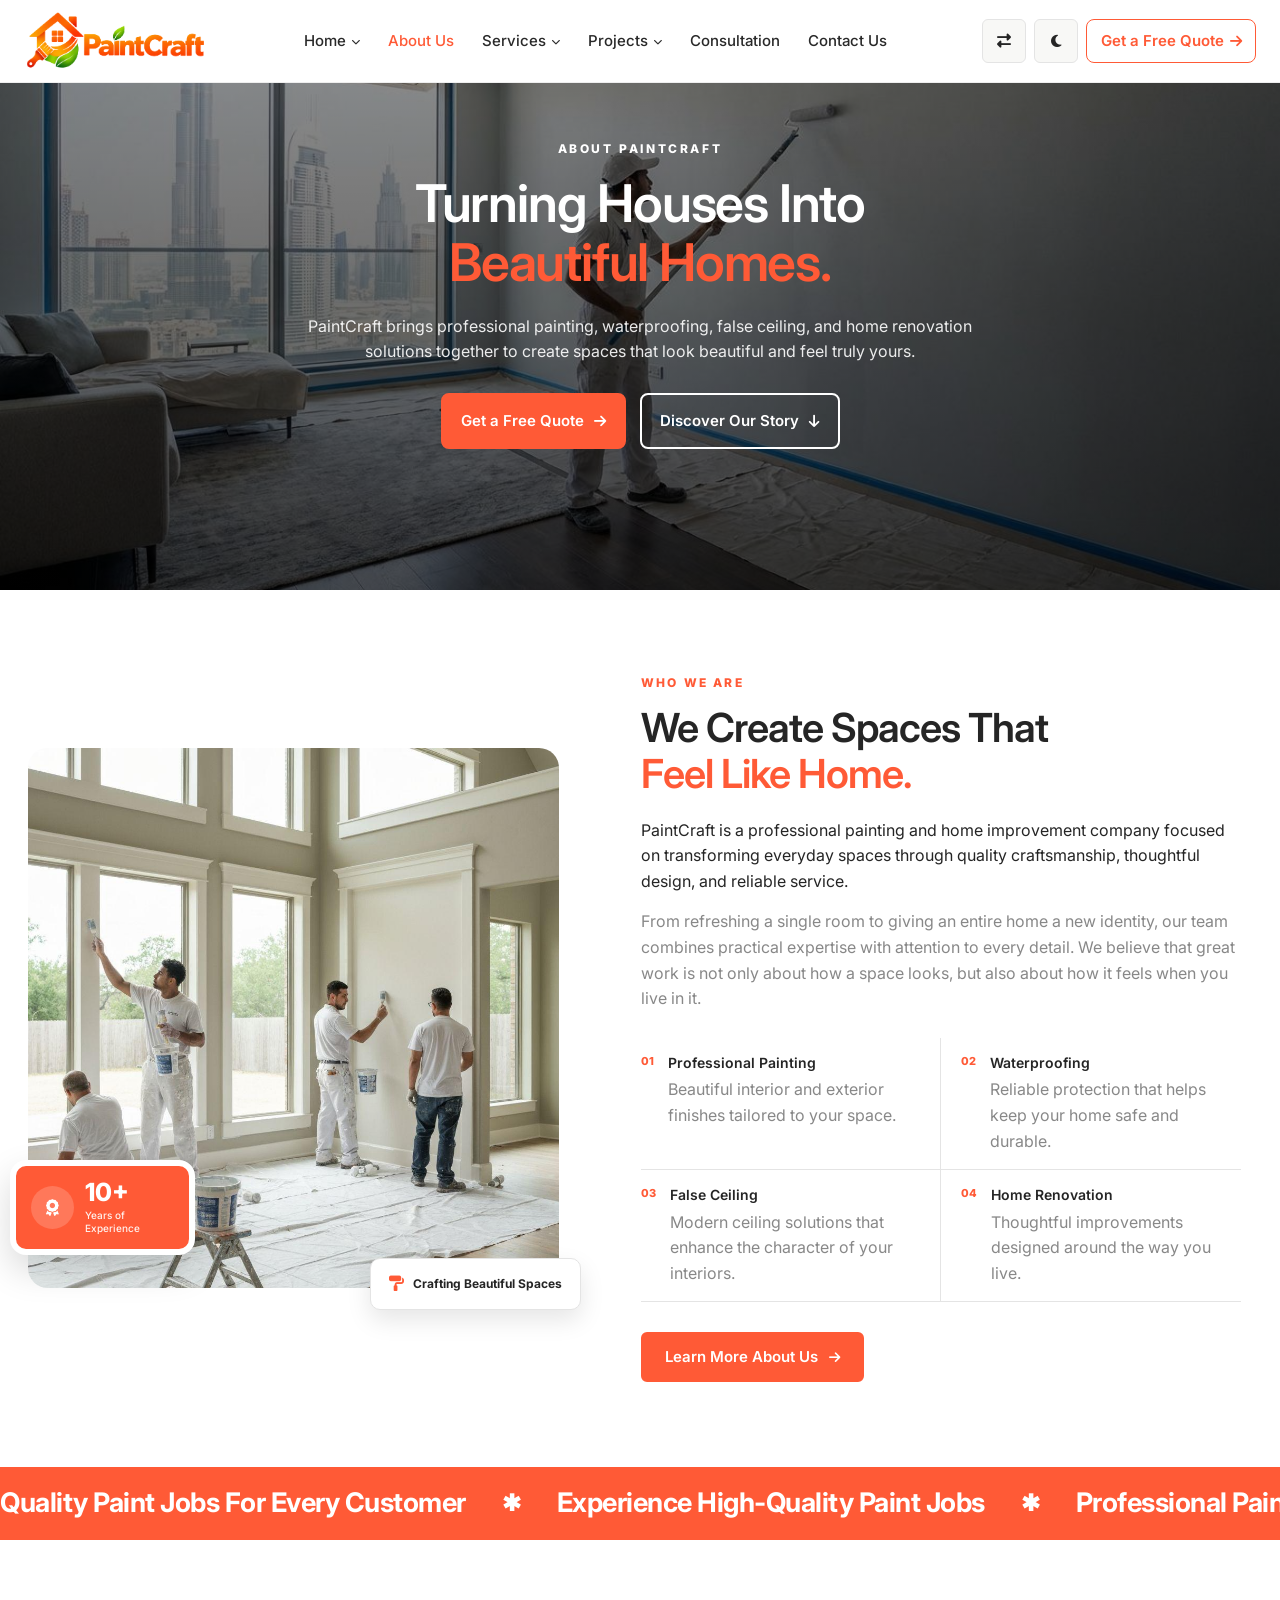
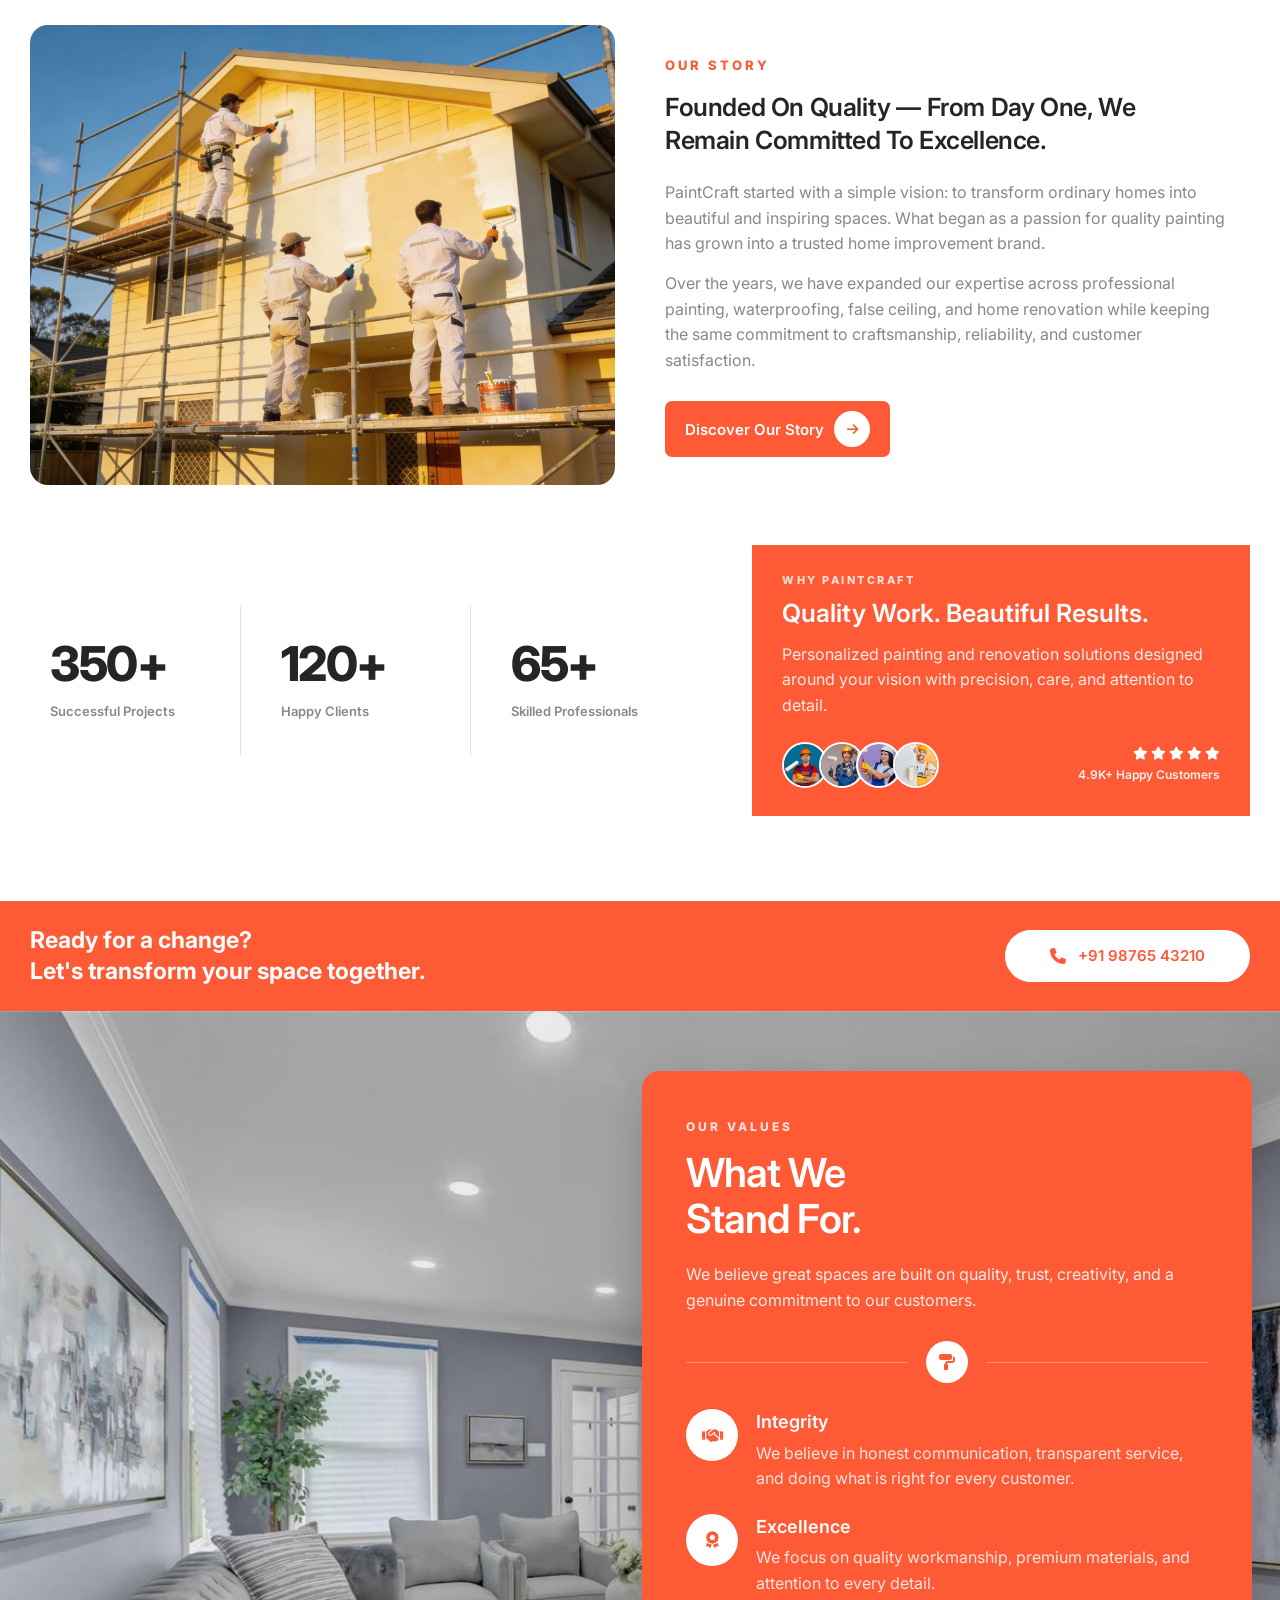
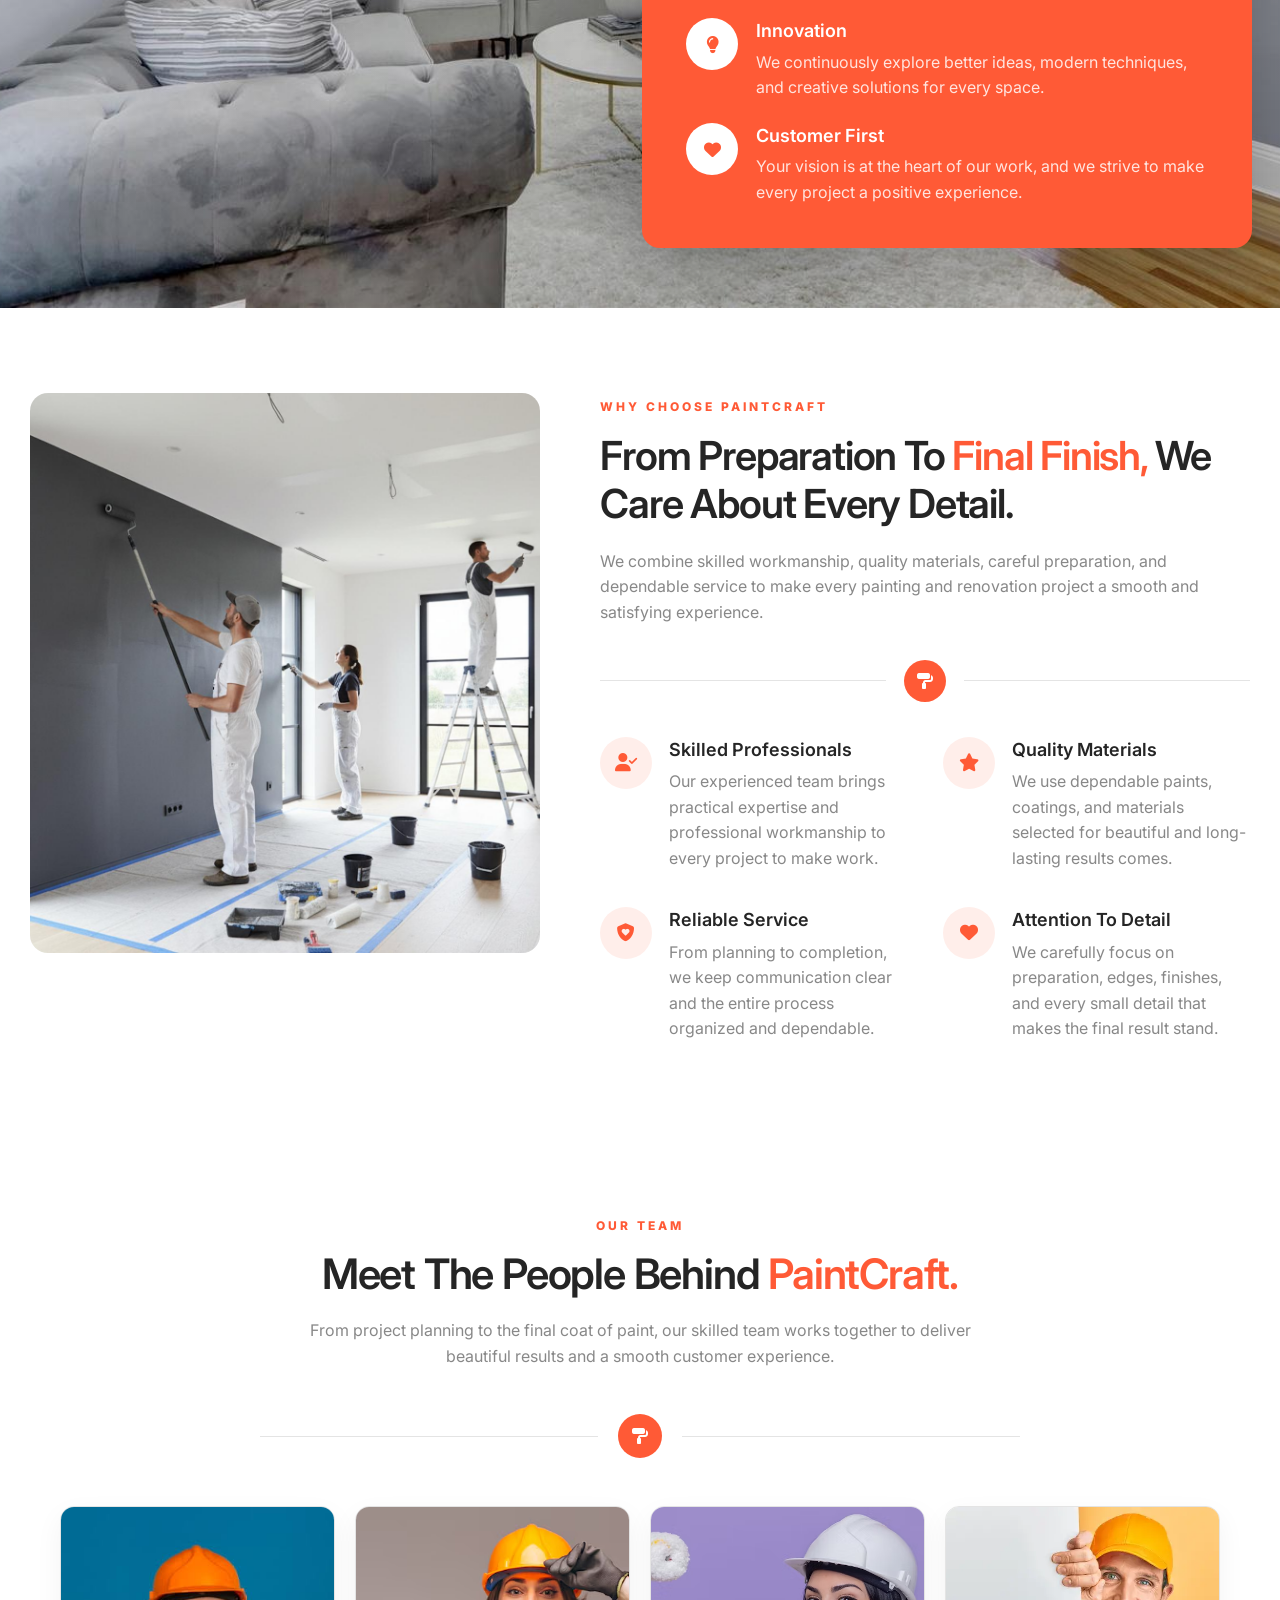
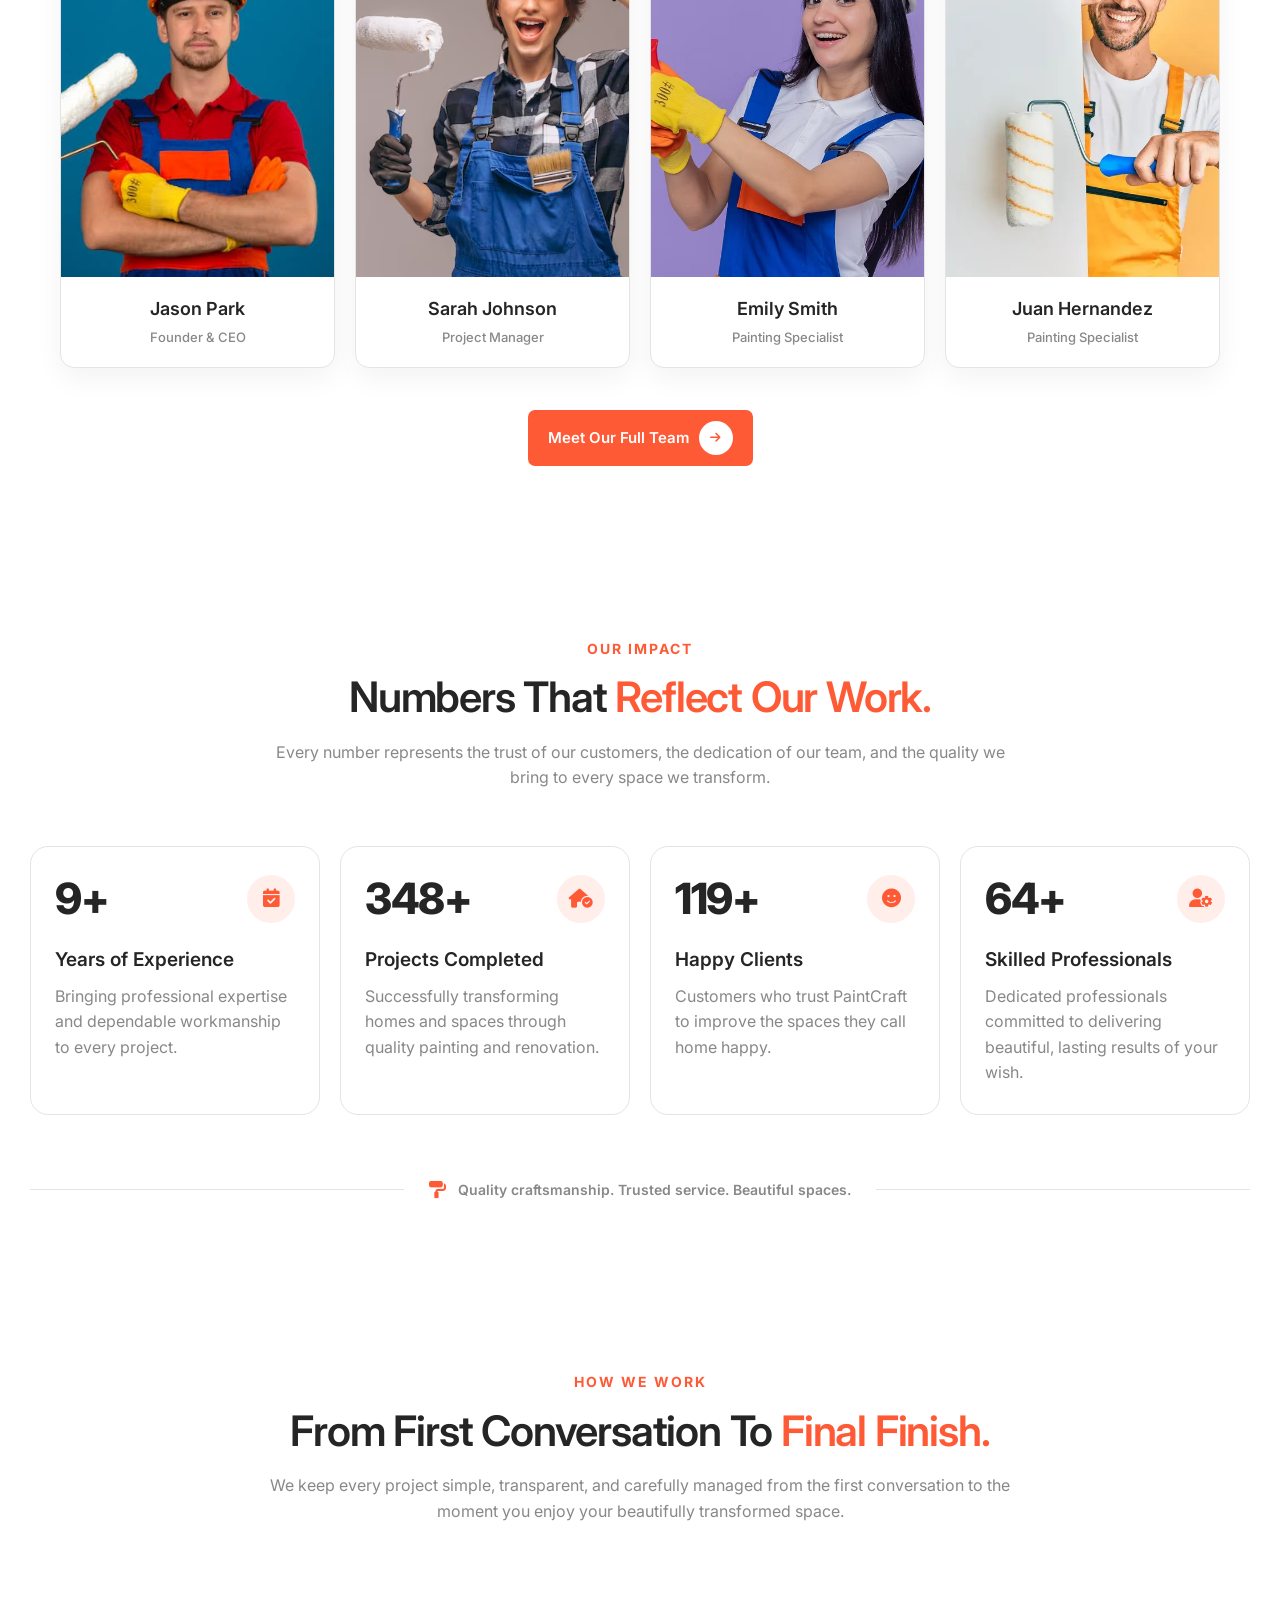
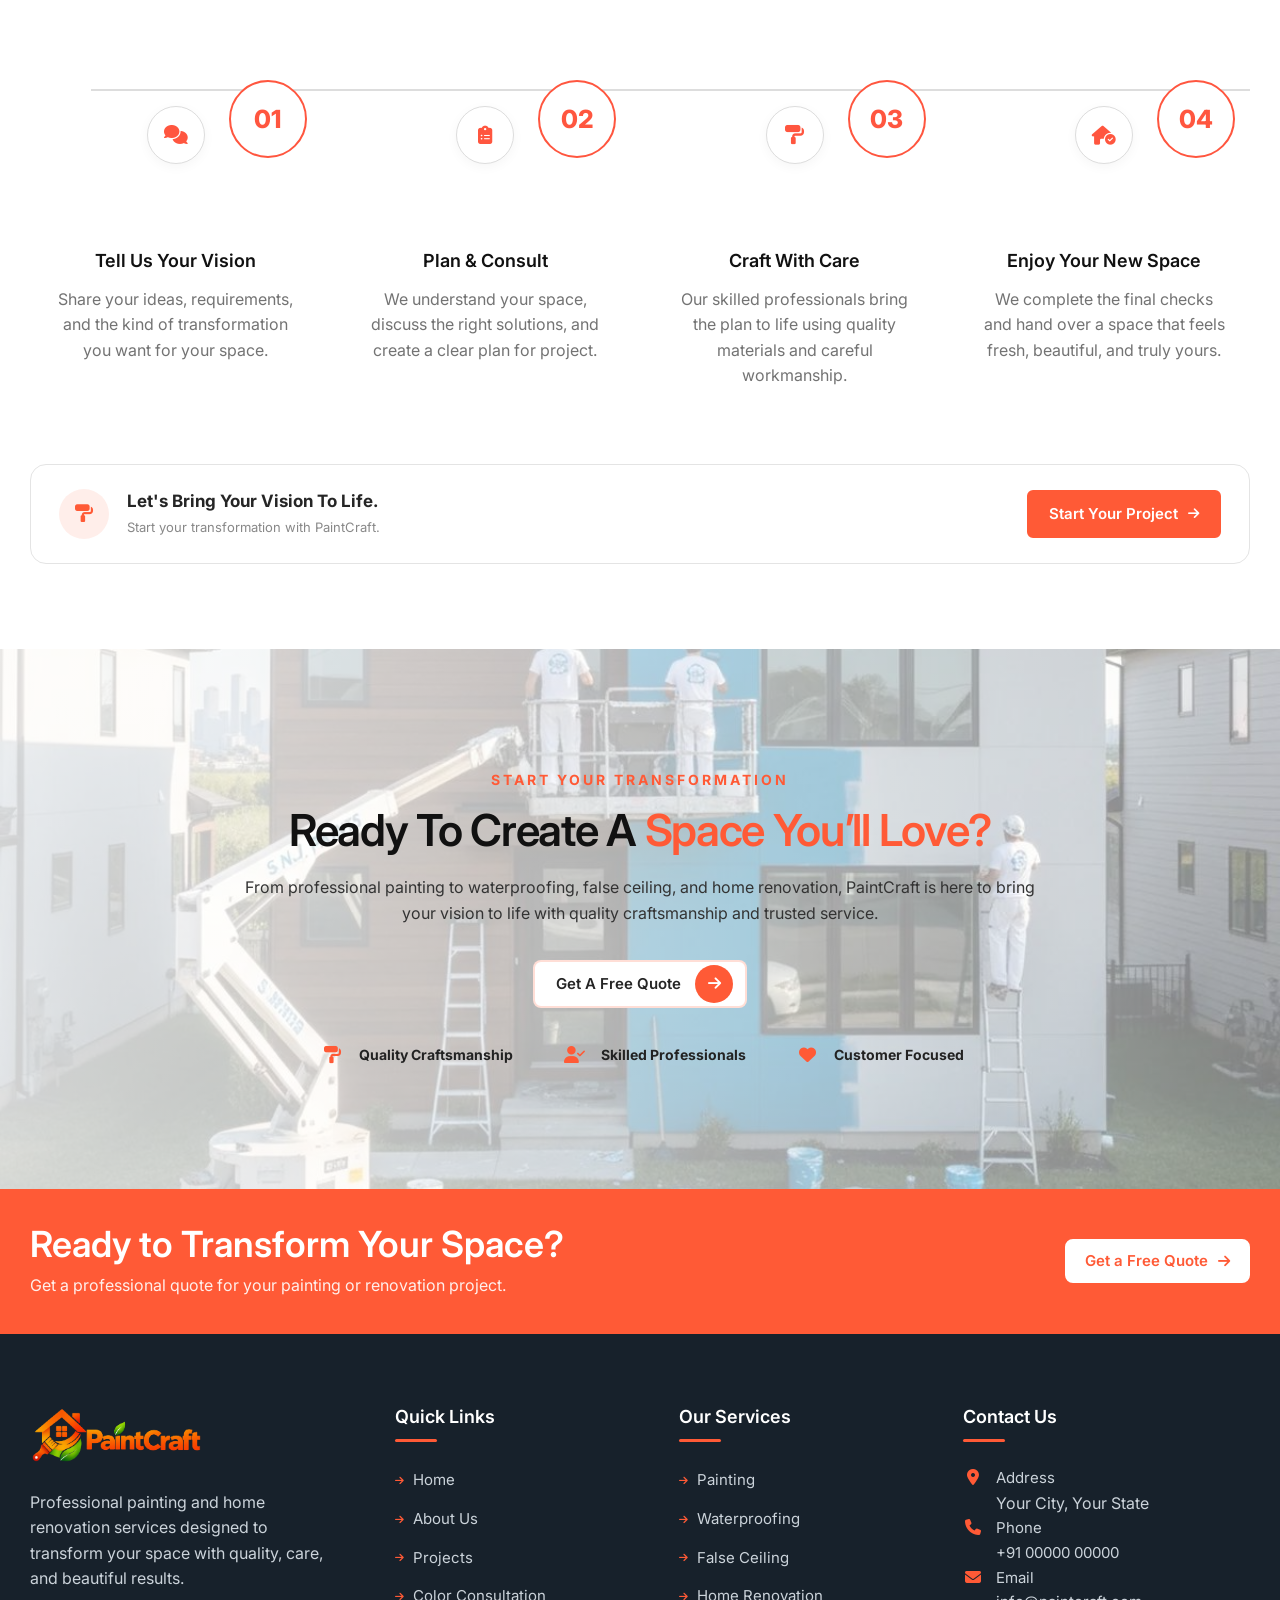
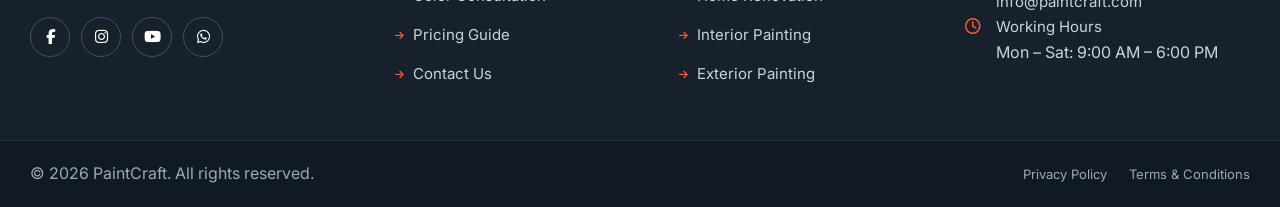
==== commit 961e8746: "Add files via upload" ====
--- a/about.html
+++ b/about.html
@@ -369,41 +369,20 @@
                 </button>
 
 
-                <!-- =============================================
-                     LOGIN
-                ============================================== -->
-
-                <a
-                    href="login.html"
-                    class="primary-btn login-btn"
-                    aria-label="Login"
-                >
-
-                    <i class="fa-regular fa-user"></i>
-
-                    <span>
-                        Login
-                    </span>
-
-                </a>
+                
 
 
                 <!-- =============================================
                      GET A FREE QUOTE
                 ============================================== -->
 
-                <a
-                    href="get a quote.html"
-                    class="secondary-btn header-quote-btn"
-                >
-
-                    <span>
-                        Get a Free Quote
-                    </span>
-
-                    <i class="fa-solid fa-arrow-right"></i>
-
-                </a>
+               <a
+    href="get a quote.html"
+    class="primary-btn header-quote-btn"
+>
+    <span>Get a Free Quote</span>
+    <i class="fa-solid fa-arrow-right"></i>
+</a>
 
 
             </div>
@@ -733,41 +712,27 @@
                     </button>
 
 
-                    <!-- =============================================
-                         LOGIN
-                    ============================================== -->
-
-                    <a
-                        href="login.html"
-                        class="primary-btn mobile-action-btn login-btn"
-                    >
-
-                        <i class="fa-regular fa-user"></i>
-
-                        <span>
-                            Login
-                        </span>
-
-                    </a>
+                    
 
 
                     <!-- =============================================
                          GET A FREE QUOTE
                     ============================================== -->
 
-                    <a
-                        href="get a quote.html"
-                        class="secondary-btn mobile-quote-btn"
-                    >
-
-                        <span>
-                            Get a Free Quote
-                        </span>
-
-                        <i class="fa-solid fa-arrow-right"></i>
-
-                    </a>
-
+                    <!-- =================================================
+     GET A FREE QUOTE — MOBILE PRIMARY CTA
+================================================== -->
+
+<a
+    href="get a quote.html"
+    class="primary-btn mobile-quote-btn"
+>
+    <span>
+        Get a Free Quote
+    </span>
+
+    <i class="fa-solid fa-arrow-right"></i>
+</a>
 
                 </div>
 
--- a/css/style.css
+++ b/css/style.css
@@ -59444,4 +59444,2813 @@
 
 .consultation-colour-swatch-white {
     border: 1px solid #d9d9d9 !important;
+}
+
+
+
+
+
+
+
+
+
+
+
+
+
+
+
+
+
+
+
+/* =========================================================
+   GLOBAL WEBSITE TYPOGRAPHY STANDARD
+   FONT FAMILY + HEADING WEIGHT + DESCRIPTION SIZE
+========================================================= */
+
+/* ---------------------------------------------------------
+   FONT FAMILY — ENTIRE WEBSITE
+--------------------------------------------------------- */
+
+html,
+body,
+button,
+input,
+textarea,
+select,
+h1,
+h2,
+h3,
+h4,
+h5,
+h6,
+p,
+a,
+span,
+label {
+    font-family: "Inter", sans-serif !important;
+}
+
+
+/* ---------------------------------------------------------
+   ALL HEADINGS — FONT WEIGHT 600
+--------------------------------------------------------- */
+
+h1,
+h2,
+h3,
+h4,
+h5,
+h6 {
+    font-weight: 600 !important;
+}
+
+
+/* ---------------------------------------------------------
+   ALL DESCRIPTION / PARAGRAPH TEXT
+--------------------------------------------------------- */
+
+p {
+    font-size: 16px !important;
+    font-weight: 400 !important;
+    line-height: 1.6 !important;
+}
+
+
+/* ---------------------------------------------------------
+   SMALL TEXT
+--------------------------------------------------------- */
+
+.small-text {
+    font-size: 14px !important;
+}
+
+
+/* ---------------------------------------------------------
+   LABELS
+--------------------------------------------------------- */
+
+.label-text {
+    font-size: 13px !important;
+    font-weight: 600 !important;
+}
+
+
+/* ---------------------------------------------------------
+   NAVIGATION
+--------------------------------------------------------- */
+
+.nav-link,
+.mobile-nav-link {
+    font-family: "Inter", sans-serif !important;
+}
+
+
+/* ---------------------------------------------------------
+   BUTTONS
+--------------------------------------------------------- */
+
+button,
+.primary-btn,
+.secondary-btn,
+a {
+    font-family: "Inter", sans-serif !important;
+}
+
+
+
+
+
+
+
+/* =========================================================
+   GLOBAL BUTTON CONSISTENCY
+   PAINTCRAFT WEBSITE
+========================================================= */
+
+/* ---------------------------------------------------------
+   STANDARD BUTTON DESIGN
+--------------------------------------------------------- */
+
+.primary-btn,
+.secondary-btn,
+
+.hero-button,
+.about-button,
+.why-choose-button,
+.projects-button,
+
+.primary-button,
+.secondary-button,
+
+.final-cta-primary-button,
+.final-cta-secondary-button,
+
+.home2-hero-primary-button,
+.home2-hero-secondary-button,
+.home2-offer-more-button,
+.home2-before-after-button,
+.home2-color-gallery-button,
+.home2-faq-contact-button,
+.home2-quote-submit-button,
+.home2-promo-button,
+
+.about-page-hero-primary-button,
+.about-page-hero-secondary-button,
+.about-final-cta-button,
+
+.painting-projects-button,
+.painting-final-cta-button,
+
+.footer-cta-button,
+
+[class*="-primary-button"],
+[class*="-secondary-button"] {
+    min-height: 44px !important;
+
+    display: inline-flex !important;
+    align-items: center !important;
+    justify-content: center !important;
+
+    padding: 0 18px !important;
+
+    font-family: var(--font-family) !important;
+    font-size: 15px !important;
+    font-weight: 600 !important;
+    line-height: 1.2 !important;
+
+    border-radius: 8px !important;
+
+    box-sizing: border-box !important;
+
+    white-space: nowrap;
+}
+
+
+/* ---------------------------------------------------------
+   BUTTON ICON SIZE
+--------------------------------------------------------- */
+
+.primary-btn i,
+.secondary-btn i,
+
+.hero-button i,
+.about-button i,
+.why-choose-button i,
+.projects-button i,
+
+.primary-button i,
+.secondary-button i,
+
+.final-cta-primary-button i,
+.final-cta-secondary-button i,
+
+.home2-offer-more-button i,
+.home2-before-after-button i,
+.home2-color-gallery-button i,
+.home2-faq-contact-button i,
+.home2-quote-submit-button i,
+.home2-promo-button i,
+
+.about-page-hero-primary-button i,
+.about-page-hero-secondary-button i,
+
+.painting-projects-button i,
+.painting-final-cta-button i,
+
+.footer-cta-button i {
+    font-size: 14px !important;
+    line-height: 1 !important;
+}
+
+
+/* ---------------------------------------------------------
+   PRIMARY BUTTON
+--------------------------------------------------------- */
+
+.primary-btn,
+.hero-button-primary,
+.primary-button,
+.final-cta-primary-button,
+.home2-hero-primary-button,
+.about-page-hero-primary-button {
+    padding-left: 18px !important;
+    padding-right: 18px !important;
+}
+
+
+/* ---------------------------------------------------------
+   SECONDARY BUTTON
+--------------------------------------------------------- */
+
+.secondary-btn,
+.hero-button-secondary,
+.secondary-button,
+.final-cta-secondary-button,
+.home2-hero-secondary-button,
+.about-page-hero-secondary-button {
+    padding-left: 18px !important;
+    padding-right: 18px !important;
+}
+
+
+/* ---------------------------------------------------------
+   BUTTON HOVER — NO SIZE JUMP
+--------------------------------------------------------- */
+
+.primary-btn,
+.secondary-btn,
+.hero-button,
+.about-button,
+.why-choose-button,
+.projects-button,
+.primary-button,
+.secondary-button,
+.final-cta-primary-button,
+.final-cta-secondary-button,
+.home2-hero-primary-button,
+.home2-hero-secondary-button,
+.home2-offer-more-button,
+.home2-before-after-button,
+.home2-color-gallery-button,
+.home2-faq-contact-button,
+.home2-quote-submit-button,
+.home2-promo-button,
+.about-page-hero-primary-button,
+.about-page-hero-secondary-button,
+.about-final-cta-button,
+.painting-projects-button,
+.painting-final-cta-button,
+.footer-cta-button {
+    box-sizing: border-box !important;
+}
+
+
+/* =========================================================
+   MOBILE BUTTON TYPOGRAPHY
+========================================================= */
+
+@media (max-width: 767px) {
+
+    .primary-btn,
+    .secondary-btn,
+
+    .hero-button,
+    .about-button,
+    .why-choose-button,
+    .projects-button,
+
+    .primary-button,
+    .secondary-button,
+
+    .final-cta-primary-button,
+    .final-cta-secondary-button,
+
+    .home2-hero-primary-button,
+    .home2-hero-secondary-button,
+    .home2-offer-more-button,
+    .home2-before-after-button,
+    .home2-color-gallery-button,
+    .home2-faq-contact-button,
+    .home2-quote-submit-button,
+    .home2-promo-button,
+
+    .about-page-hero-primary-button,
+    .about-page-hero-secondary-button,
+    .about-final-cta-button,
+
+    .painting-projects-button,
+    .painting-final-cta-button,
+
+    .footer-cta-button,
+
+    [class*="-primary-button"],
+    [class*="-secondary-button"] {
+        min-height: 44px !important;
+
+        padding: 0 16px !important;
+
+        font-size: 14px !important;
+        font-weight: 600 !important;
+
+        border-radius: 8px !important;
+    }
+
+    .primary-btn i,
+    .secondary-btn i,
+    .hero-button i,
+    .about-button i,
+    .why-choose-button i,
+    .projects-button i,
+    .primary-button i,
+    .secondary-button i,
+    .final-cta-primary-button i,
+    .final-cta-secondary-button i {
+        font-size: 13px !important;
+    }
+}
+
+
+/* =========================================================
+   SMALL MOBILE
+========================================================= */
+
+@media (max-width: 480px) {
+
+    .primary-btn,
+    .secondary-btn,
+
+    .hero-button,
+    .about-button,
+    .why-choose-button,
+    .projects-button,
+
+    .primary-button,
+    .secondary-button,
+
+    .final-cta-primary-button,
+    .final-cta-secondary-button,
+
+    .home2-hero-primary-button,
+    .home2-hero-secondary-button,
+    .home2-offer-more-button,
+    .home2-before-after-button,
+    .home2-color-gallery-button,
+    .home2-faq-contact-button,
+    .home2-quote-submit-button,
+    .home2-promo-button,
+
+    .about-page-hero-primary-button,
+    .about-page-hero-secondary-button,
+    .about-final-cta-button,
+
+    .painting-projects-button,
+    .painting-final-cta-button,
+
+    .footer-cta-button,
+
+    [class*="-primary-button"],
+    [class*="-secondary-button"] {
+        min-height: 44px !important;
+
+        padding: 0 15px !important;
+
+        font-size: 14px !important;
+        line-height: 1.2 !important;
+    }
+}
+
+
+/* =========================================================
+   360px MOBILE
+========================================================= */
+
+@media (max-width: 360px) {
+
+    .primary-btn,
+    .secondary-btn,
+
+    .hero-button,
+    .about-button,
+    .why-choose-button,
+    .projects-button,
+
+    .primary-button,
+    .secondary-button,
+
+    .final-cta-primary-button,
+    .final-cta-secondary-button,
+
+    .home2-hero-primary-button,
+    .home2-hero-secondary-button,
+    .home2-offer-more-button,
+    .home2-before-after-button,
+    .home2-color-gallery-button,
+    .home2-faq-contact-button,
+    .home2-quote-submit-button,
+    .home2-promo-button,
+
+    .about-page-hero-primary-button,
+    .about-page-hero-secondary-button,
+    .about-final-cta-button,
+
+    .painting-projects-button,
+    .painting-final-cta-button,
+
+    .footer-cta-button,
+
+    [class*="-primary-button"],
+    [class*="-secondary-button"] {
+        min-height: 42px !important;
+
+        padding: 0 14px !important;
+
+        font-size: 13px !important;
+    }
+}
+
+
+
+/* =========================================================
+   WHY CHOOSE BUTTON — LIGHT MODE HOVER
+========================================================= */
+
+.why-choose-button:hover,
+.why-choose-button:focus-visible {
+    background-color: #ff5a36 !important;
+    color: #ffffff !important;
+    border-color: #ff5a36 !important;
+}
+
+.why-choose-button:hover span,
+.why-choose-button:hover i,
+.why-choose-button:focus-visible span,
+.why-choose-button:focus-visible i {
+    color: #ffffff !important;
+}
+
+
+/* =========================================================
+   WHY CHOOSE BUTTON — NORMAL STATE
+========================================================= */
+
+.why-choose-button {
+    background-color: #ff5a36 !important;
+    color: #ffffff !important;
+    border-color: #ff5a36 !important;
+}
+
+.why-choose-button span,
+.why-choose-button i {
+    color: #ffffff !important;
+}
+
+
+
+
+/* =========================================================
+   PROJECTS BUTTON — LIGHT MODE
+========================================================= */
+
+.projects-button {
+    display: inline-flex !important;
+    align-items: center !important;
+    justify-content: center !important;
+
+    visibility: visible !important;
+    opacity: 1 !important;
+
+    background-color: #ff573d !important;
+    color: #ffffff !important;
+
+    border: 2px solid #ff573d !important;
+    border-radius: 8px !important;
+
+    padding: 12px 18px !important;
+
+    font-size: 15px !important;
+    font-weight: 600 !important;
+
+    text-decoration: none !important;
+
+    position: relative !important;
+    z-index: 10 !important;
+}
+
+.projects-button span,
+.projects-button i {
+    color: #ffffff !important;
+}
+
+.projects-button:hover {
+    background-color: #ffffff !important;
+    color: #ff573d !important;
+    border-color: #ff573d !important;
+}
+
+.projects-button:hover span,
+.projects-button:hover i {
+    color: #ff573d !important;
+}
+
+
+
+
+
+/* =========================================================
+   HOW IT WORKS
+   HOVER — STEP NUMBER + BORDER
+========================================================= */
+
+.how-it-works-step {
+    position: relative !important;
+    border: 1px solid transparent !important;
+    border-radius: 12px !important;
+    box-sizing: border-box !important;
+
+    transition: all 0.3s ease !important;
+}
+
+
+/* Hover card */
+
+.how-it-works-step:hover {
+    border: 1px solid #ff573d !important;
+    background: #ffffff !important;
+
+    box-shadow: 0 8px 25px rgba(255, 87, 61, 0.10) !important;
+}
+
+
+/* Step number — always visible */
+
+.how-it-works-step .step-number {
+    position: relative !important;
+    z-index: 5 !important;
+
+    opacity: 1 !important;
+    visibility: visible !important;
+}
+
+
+/* Number circle */
+
+.how-it-works-step .step-number span {
+    display: flex !important;
+    align-items: center !important;
+    justify-content: center !important;
+
+    width: 42px !important;
+    height: 42px !important;
+
+    border-radius: 50% !important;
+
+    background: #ffffff !important;
+    border: 2px solid #ff573d !important;
+
+    color: #ff573d !important;
+
+    font-size: 14px !important;
+    font-weight: 600 !important;
+
+    opacity: 1 !important;
+    visibility: visible !important;
+}
+
+
+/* Hover number */
+
+.how-it-works-step:hover .step-number span {
+    background: #ff573d !important;
+    border-color: #ff573d !important;
+    color: #ffffff !important;
+}
+
+
+
+/* =========================================================
+   HOW IT WORKS
+   ONLY CURRENTLY HOVERED CARD GETS HOVER STYLE
+========================================================= */
+
+.how-it-works-step {
+    background: transparent !important;
+    border: 1px solid transparent !important;
+    box-shadow: none !important;
+}
+
+
+/* Normal step number */
+
+.how-it-works-step .step-number span {
+    background: #ffffff !important;
+    color: #ff573d !important;
+    border: 2px solid #ff573d !important;
+}
+
+
+/* ONLY actual hovered card */
+
+.how-it-works-step:hover {
+    background: #ffffff !important;
+    border: 1px solid #ff573d !important;
+    box-shadow: 0 8px 25px rgba(255, 87, 61, 0.10) !important;
+}
+
+
+/* ONLY actual hovered number */
+
+.how-it-works-step:hover .step-number span {
+    background: #ff573d !important;
+    color: #ffffff !important;
+    border-color: #ff573d !important;
+}
+
+
+/* =========================================================
+   DARK MODE
+========================================================= */
+
+body.dark-mode .how-it-works-step {
+    background: transparent !important;
+    border-color: transparent !important;
+    box-shadow: none !important;
+}
+
+body.dark-mode .how-it-works-step .step-number span {
+    background: #151515 !important;
+    color: #ff573d !important;
+    border-color: #ff573d !important;
+}
+
+body.dark-mode .how-it-works-step:hover {
+    background: #ffffff !important;
+    border-color: #ff573d !important;
+}
+
+body.dark-mode .how-it-works-step:hover .step-number span {
+    background: #ff573d !important;
+    color: #ffffff !important;
+}
+
+
+
+/* =========================================================
+   HOW IT WORKS
+   DARK MODE HOVER FIX
+========================================================= */
+
+/* Dark mode - normal number */
+
+body.dark-mode .how-it-works-step .step-number span {
+    background: #151515 !important;
+    border: 2px solid #ff573d !important;
+    color: #ff573d !important;
+}
+
+
+/* Dark mode - hovered card */
+
+body.dark-mode .how-it-works-step:hover {
+    background: #ffffff !important;
+    border: 1px solid #ff573d !important;
+    box-shadow: 0 8px 25px rgba(255, 87, 61, 0.12) !important;
+}
+
+
+/* Remove black outer circle on hover */
+
+body.dark-mode .how-it-works-step:hover .step-number,
+body.dark-mode .how-it-works-step:hover .step-number::before,
+body.dark-mode .how-it-works-step:hover .step-number::after {
+    background: transparent !important;
+    border: none !important;
+    box-shadow: none !important;
+}
+
+
+/* Hover number circle */
+
+body.dark-mode .how-it-works-step:hover .step-number span {
+    background: #ff573d !important;
+    border: 2px solid #ff573d !important;
+    color: #ffffff !important;
+
+    box-shadow: none !important;
+}
+
+
+/* Hover text */
+
+body.dark-mode .how-it-works-step:hover .step-content h3 {
+    color: #111111 !important;
+}
+
+body.dark-mode .how-it-works-step:hover .step-content p {
+    color: #777777 !important;
+}
+
+
+/* Remove About Story center highlight */
+
+.about-story-highlight {
+    display: none !important;
+}
+
+
+.about-story-main {
+    grid-template-columns: 1fr 1fr !important;
+}
+
+
+
+
+
+
+/* =========================================================
+   FALSE CEILING HERO BUTTON ICONS
+   REDUCE ICON SIZE
+========================================================= */
+
+.false-ceiling-page-hero-primary-button .fa-arrow-right,
+.false-ceiling-page-hero-secondary-button .fa-arrow-down {
+    font-size: 13px !important;
+}
+
+
+/* Icon circle */
+
+.false-ceiling-page-hero-primary-button .false-ceiling-page-hero-button-icon,
+.false-ceiling-page-hero-secondary-button .false-ceiling-page-hero-button-icon {
+    width: 38px !important;
+    height: 38px !important;
+
+    min-width: 38px !important;
+    min-height: 38px !important;
+
+    border-radius: 50% !important;
+
+    display: inline-flex !important;
+    align-items: center !important;
+    justify-content: center !important;
+}
+
+
+
+.false-ceiling-page-hero-primary-button i,
+.false-ceiling-page-hero-secondary-button i {
+    width: 38px !important;
+    height: 38px !important;
+
+    min-width: 38px !important;
+    min-height: 38px !important;
+
+    border-radius: 50% !important;
+
+    display: inline-flex !important;
+    align-items: center !important;
+    justify-content: center !important;
+
+    font-size: 13px !important;
+}
+
+
+/* =========================================================
+   FALSE CEILING HERO BUTTONS
+   REDUCE HEIGHT + WIDTH
+========================================================= */
+
+.false-ceiling-page-hero-primary-button,
+.false-ceiling-page-hero-secondary-button {
+    height: 46px !important;
+    min-height: 46px !important;
+
+    padding: 0 14px !important;
+
+    font-size: 13px !important;
+
+    width: fit-content !important;
+}
+
+
+/* Smaller arrow circle */
+
+.false-ceiling-page-hero-primary-button i,
+.false-ceiling-page-hero-secondary-button i {
+    width: 30px !important;
+    height: 32px !important;
+
+    min-width: 32px !important;
+    min-height: 32px !important;
+
+    font-size: 12px !important;
+
+    border-radius: 50% !important;
+
+    display: inline-flex !important;
+    align-items: center !important;
+    justify-content: center !important;
+}
+
+
+
+/* FALSE CEILING HERO — FORCE PERFECT CIRCLE ICON */
+
+.false-ceiling-page-hero-primary-button i,
+.false-ceiling-page-hero-secondary-button i {
+    width: 32px !important;
+    height: 32px !important;
+
+    min-width: 32px !important;
+    max-width: 32px !important;
+
+    min-height: 32px !important;
+    max-height: 32px !important;
+
+    flex: 0 0 32px !important;
+
+    aspect-ratio: 1 / 1 !important;
+
+    border-radius: 50% !important;
+
+    display: inline-flex !important;
+    align-items: center !important;
+    justify-content: center !important;
+
+    padding: 0 !important;
+    margin: 0 !important;
+
+    box-sizing: border-box !important;
+
+    font-size: 12px !important;
+}
+
+
+
+
+/* INTERIOR PROJECT HERO — FORCE PERFECT CIRCLE ICON */
+
+.interior-project-hero-primary-button i,
+.interior-project-hero-secondary-button i {
+    width: 32px !important;
+    height: 32px !important;
+
+    min-width: 32px !important;
+    max-width: 32px !important;
+
+    min-height: 32px !important;
+    max-height: 32px !important;
+
+    flex: 0 0 32px !important;
+    aspect-ratio: 1 / 1 !important;
+
+    display: inline-flex !important;
+    align-items: center !important;
+    justify-content: center !important;
+
+    padding: 0 !important;
+    margin: 0 !important;
+
+    border-radius: 50% !important;
+    box-sizing: border-box !important;
+
+    font-size: 12px !important;
+}
+
+
+
+/* =========================================================
+   INTERIOR PROJECT DETAILS — REMOVE EMPTY SPACE
+========================================================= */
+
+.interior-project-details-card {
+    height: auto !important;
+    min-height: 0 !important;
+}
+
+.interior-project-details-list {
+    height: auto !important;
+    min-height: 0 !important;
+}
+
+.interior-project-details-item {
+    min-height: 0 !important;
+}
+
+
+/* Keep both cards balanced */
+.interior-project-details-grid {
+    align-items: stretch !important;
+}
+
+
+/* =========================================================
+   TABLET — iPAD PRO
+========================================================= */
+
+@media (min-width: 820px) and (max-width: 1024px) {
+
+    .interior-project-details-card {
+        min-height: 0 !important;
+        height: auto !important;
+    }
+
+    .interior-project-details-list {
+        min-height: 0 !important;
+        height: auto !important;
+    }
+
+    .interior-project-details-item {
+        min-height: 48px !important;
+    }
+}
+
+
+/* =========================================================
+   iPAD MINI
+========================================================= */
+
+@media (min-width: 768px) and (max-width: 819px) {
+
+    .interior-project-details-card {
+        min-height: 0 !important;
+        height: auto !important;
+    }
+
+    .interior-project-details-list {
+        min-height: 0 !important;
+        height: auto !important;
+    }
+
+    .interior-project-details-item {
+        min-height: 46px !important;
+    }
+}
+
+
+/* =========================================================
+   MOBILE
+========================================================= */
+
+@media (max-width: 767px) {
+
+    .interior-project-details-card {
+        min-height: 0 !important;
+        height: auto !important;
+    }
+
+    .interior-project-details-list {
+        min-height: 0 !important;
+        height: auto !important;
+    }
+
+    .interior-project-details-item {
+        min-height: 45px !important;
+    }
+}
+
+
+
+
+/* =========================================================
+   PROJECT DETAILS — ADDITIONAL CONTENT
+========================================================= */
+
+.interior-project-details-scope {
+    margin-top: 22px !important;
+    padding-top: 18px !important;
+    border-top: 1px solid #eeeeee !important;
+}
+
+.interior-project-details-scope-label {
+    display: block !important;
+    margin-bottom: 7px !important;
+    font-size: 11px !important;
+    font-weight: 700 !important;
+    letter-spacing: 1.2px !important;
+    color: #ff573d !important;
+}
+
+.interior-project-details-scope p {
+    margin: 0 !important;
+    font-size: 13px !important;
+    line-height: 1.6 !important;
+    color: #777 !important;
+}
+
+
+/* DARK MODE */
+
+body.dark-mode .interior-project-details-scope {
+    border-top-color: #333 !important;
+}
+
+body.dark-mode .interior-project-details-scope p {
+    color: #bdbdbd !important;
+}
+
+
+/* iPAD PRO */
+
+@media (min-width: 820px) and (max-width: 1024px) {
+
+    .interior-project-details-scope {
+        margin-top: 18px !important;
+        padding-top: 15px !important;
+    }
+
+    .interior-project-details-scope p {
+        font-size: 12px !important;
+    }
+}
+
+
+/* iPAD MINI */
+
+@media (min-width: 768px) and (max-width: 819px) {
+
+    .interior-project-details-scope {
+        margin-top: 16px !important;
+        padding-top: 14px !important;
+    }
+
+    .interior-project-details-scope p {
+        font-size: 12px !important;
+    }
+}
+
+
+/* MOBILE */
+
+@media (max-width: 767px) {
+
+    .interior-project-details-scope {
+        margin-top: 16px !important;
+        padding-top: 14px !important;
+    }
+
+    .interior-project-details-scope p {
+        font-size: 12px !important;
+    }
+}
+
+
+
+
+/* =========================================================
+   CONSULTATION BOOKING — WHAT YOU'LL GET
+========================================================= */
+
+.consultation-booking-benefits {
+    margin-top: 28px !important;
+    padding-top: 24px !important;
+    border-top: 1px solid #eeeeee !important;
+}
+
+.consultation-booking-benefits-eyebrow {
+    display: block !important;
+    margin-bottom: 7px !important;
+    font-size: 11px !important;
+    font-weight: 700 !important;
+    letter-spacing: 1.5px !important;
+    color: #ff573d !important;
+}
+
+.consultation-booking-benefits h3 {
+    margin: 0 0 18px !important;
+    font-size: 21px !important;
+    line-height: 1.3 !important;
+    font-weight: 600 !important;
+    color: #111 !important;
+}
+
+.consultation-booking-benefit-list {
+    display: flex !important;
+    flex-direction: column !important;
+    gap: 14px !important;
+}
+
+.consultation-booking-benefit {
+    display: flex !important;
+    align-items: flex-start !important;
+    gap: 12px !important;
+}
+
+.consultation-booking-benefit-icon {
+    flex: 0 0 34px !important;
+    width: 34px !important;
+    height: 34px !important;
+    min-width: 34px !important;
+    border-radius: 50% !important;
+    display: inline-flex !important;
+    align-items: center !important;
+    justify-content: center !important;
+    background: #fff0ed !important;
+    color: #ff573d !important;
+    font-size: 13px !important;
+}
+
+.consultation-booking-benefit strong {
+    display: block !important;
+    margin-bottom: 3px !important;
+    font-size: 14px !important;
+    line-height: 1.3 !important;
+    font-weight: 600 !important;
+    color: #222 !important;
+}
+
+.consultation-booking-benefit p {
+    margin: 0 !important;
+    font-size: 12px !important;
+    line-height: 1.5 !important;
+    color: #777 !important;
+}
+
+
+/* =========================================================
+   DARK MODE
+========================================================= */
+
+body.dark-mode .consultation-booking-benefits {
+    border-top-color: #333 !important;
+}
+
+body.dark-mode .consultation-booking-benefits h3 {
+    color: #fff !important;
+}
+
+body.dark-mode .consultation-booking-benefit-icon {
+    background: rgba(255, 87, 61, 0.12) !important;
+    color: #ff573d !important;
+}
+
+body.dark-mode .consultation-booking-benefit strong {
+    color: #fff !important;
+}
+
+body.dark-mode .consultation-booking-benefit p {
+    color: #aaa !important;
+}
+
+
+/* =========================================================
+   iPAD PRO
+========================================================= */
+
+@media (min-width: 820px) and (max-width: 1024px) {
+
+    .consultation-booking-benefits {
+        margin-top: 22px !important;
+        padding-top: 20px !important;
+    }
+
+    .consultation-booking-benefits h3 {
+        font-size: 19px !important;
+    }
+
+    .consultation-booking-benefit-list {
+        gap: 11px !important;
+    }
+
+    .consultation-booking-benefit-icon {
+        width: 31px !important;
+        height: 31px !important;
+        min-width: 31px !important;
+        flex-basis: 31px !important;
+        font-size: 12px !important;
+    }
+}
+
+
+/* =========================================================
+   iPAD MINI
+========================================================= */
+
+@media (min-width: 768px) and (max-width: 819px) {
+
+    .consultation-booking-benefits {
+        margin-top: 20px !important;
+        padding-top: 18px !important;
+    }
+
+    .consultation-booking-benefits h3 {
+        font-size: 18px !important;
+    }
+
+    .consultation-booking-benefit-list {
+        gap: 10px !important;
+    }
+
+    .consultation-booking-benefit-icon {
+        width: 30px !important;
+        height: 30px !important;
+        min-width: 30px !important;
+        flex-basis: 30px !important;
+        font-size: 11px !important;
+    }
+
+    .consultation-booking-benefit strong {
+        font-size: 13px !important;
+    }
+
+    .consultation-booking-benefit p {
+        font-size: 11px !important;
+    }
+}
+
+
+/* =========================================================
+   MOBILE
+========================================================= */
+
+@media (max-width: 767px) {
+
+    .consultation-booking-benefits {
+        margin-top: 20px !important;
+        padding-top: 18px !important;
+    }
+
+    .consultation-booking-benefits h3 {
+        font-size: 18px !important;
+    }
+
+    .consultation-booking-benefit-list {
+        gap: 12px !important;
+    }
+
+    .consultation-booking-benefit-icon {
+        width: 30px !important;
+        height: 30px !important;
+        min-width: 30px !important;
+        flex-basis: 30px !important;
+    }
+}
+
+
+
+/* =========================================================
+   LOGIN CARD — MATCH REGISTER CARD WIDTH
+========================================================= */
+
+@media (min-width: 1025px) {
+
+    .paintcraft-login-card {
+        width: 520px !important;
+        max-width: 520px !important;
+        margin-left: auto !important;
+        margin-right: auto !important;
+        box-sizing: border-box !important;
+    }
+
+}
+
+
+/* =========================================================
+   WHY CHOOSE — FIX OVERLAPPING
+========================================================= */
+
+@media (min-width: 1025px) {
+
+    .why-choose-section {
+        overflow: visible !important;
+    }
+
+    .why-choose-container {
+        display: grid !important;
+        grid-template-columns: 1fr 1fr !important;
+        align-items: center !important;
+        gap: 60px !important;
+    }
+
+    .why-choose-image-wrapper,
+    .why-choose-content {
+        position: relative !important;
+        top: auto !important;
+        bottom: auto !important;
+        transform: none !important;
+    }
+
+    .why-choose-content {
+        width: 100% !important;
+    }
+
+    .why-choose-benefits {
+        display: grid !important;
+        grid-template-columns: repeat(2, minmax(0, 1fr)) !important;
+        gap: 38px 45px !important;
+        margin-top: 35px !important;
+    }
+
+    .why-choose-benefit {
+        position: relative !important;
+        top: auto !important;
+        bottom: auto !important;
+        transform: none !important;
+    }
+
+    .why-choose-number {
+        position: relative !important;
+        top: auto !important;
+        left: auto !important;
+        right: auto !important;
+        transform: none !important;
+    }
+
+    .why-choose-action {
+        position: relative !important;
+        margin-top: 35px !important;
+    }
+
+}
+
+
+
+/* =========================================================
+   WATERPROOFING WHY — REMOVE BADGE CIRCLE BORDER
+========================================================= */
+
+.waterproofing-why-badge {
+    border: none !important;
+    outline: none !important;
+    box-shadow: none !important;
+}
+
+body.dark-mode .waterproofing-why-badge,
+html.dark-mode .waterproofing-why-badge {
+    border: none !important;
+    outline: none !important;
+    box-shadow: none !important;
+}
+
+
+
+
+
+/* =========================================================
+   INTERIOR PROJECT DETAILS — SERVICE TYPOGRAPHY
+========================================================= */
+
+@media (max-width: 767px) {
+
+    .interior-project-details-service strong {
+        font-size: 12px !important;
+        line-height: 1.35 !important;
+        font-weight: 600 !important;
+    }
+
+    .interior-project-details-service p {
+        font-size: 14px !important;
+        line-height: 1.55 !important;
+        margin: 4px 0 0 !important;
+    }
+
+}
+
+
+
+
+/* =========================================================
+   EXTERIOR PROJECT HERO — REDUCE TOP SPACE
+========================================================= */
+
+@media (max-width: 767px) {
+
+    .exterior-project-hero-container {
+        padding-top: 25px !important;
+        padding-bottom: 30px !important;
+    }
+
+    .exterior-project-hero-content {
+        margin-top: 0 !important;
+        padding-top: 0 !important;
+    }
+
+}
+
+@media (max-width: 480px) {
+
+    .exterior-project-hero-container {
+        padding-top: 15px !important;
+        padding-bottom: 25px !important;
+    }
+
+}
+
+
+
+/* =========================================================
+   EXTERIOR PROJECT HERO — MOBILE EYEBROW FIX
+========================================================= */
+
+@media (max-width: 767px) {
+
+    .exterior-project-hero-content {
+        display: flex !important;
+        flex-direction: column !important;
+        align-items: center !important;
+        text-align: center !important;
+        padding-top: 35px !important;
+        position: relative !important;
+        z-index: 10 !important;
+    }
+
+    .exterior-project-hero-eyebrow {
+        display: inline-flex !important;
+        align-items: center !important;
+        justify-content: center !important;
+        position: relative !important;
+        top: auto !important;
+        left: auto !important;
+        right: auto !important;
+        transform: none !important;
+        visibility: visible !important;
+        opacity: 1 !important;
+        z-index: 20 !important;
+        margin: 0 auto 14px !important;
+    }
+
+}
+
+
+
+/* =========================================================
+   EXTERIOR PROJECT HERO — SPACE ABOVE EYEBROW
+========================================================= */
+
+@media (max-width: 767px) {
+
+    .exterior-project-hero-content {
+        padding-top: 55px !important;
+    }
+
+}
+
+
+
+
+/* =========================================================
+   EXTERIOR PROJECT INTRO — BADGE TEXT SIZE
+========================================================= */
+
+.exterior-project-intro-badge strong {
+    font-size: 18px !important;
+    line-height: 1 !important;
+}
+
+.exterior-project-intro-badge span {
+    font-size: 9px !important;
+    line-height: 1.15 !important;
+}
+
+
+
+.exterior-project-intro-badge {
+    border: none !important;
+    outline: none !important;
+    box-shadow: none !important;
+}
+
+
+
+
+/* EXTERIOR PROJECT INTRO — INCREASE BADGE SIZE */
+
+.exterior-project-intro-badge {
+    width: 90px !important;
+    height: 90px !important;
+    min-width: 90px !important;
+    min-height: 90px !important;
+    border-radius: 50% !important;
+    display: flex !important;
+    align-items: center !important;
+    justify-content: center !important;
+    flex-direction: column !important;
+}
+
+
+
+
+
+
+/* Reduce Painting Finish button height */
+.painting-finish-button {
+    height: 48px !important;
+    min-height: 48px !important;
+    padding: 8px 16px !important;
+    line-height: 1 !important;
+}
+
+
+
+
+/* View All Projects button */
+.painting-projects-button {
+    width: 220px !important;
+    min-width: 220px !important;
+    height: 48px !important;
+    min-height: 48px !important;
+    padding: 8px 16px !important;
+    display: inline-flex !important;
+    align-items: center !important;
+    justify-content: space-between !important;
+}
+
+
+
+/* Reduce View All Projects arrow circle */
+.painting-projects-button i {
+    width: 34px !important;
+    height: 34px !important;
+    min-width: 34px !important;
+    min-height: 34px !important;
+    font-size: 13px !important;
+    display: inline-flex !important;
+    align-items: center !important;
+    justify-content: center !important;
+    border-radius: 50% !important;
+}
+
+
+.painting-projects-button i {
+    width: 30px !important;
+    height: 30px !important;
+    min-width: 30px !important;
+    min-height: 30px !important;
+    font-size: 12px !important;
+    border-radius: 50% !important;
+
+    display: inline-flex !important;
+    align-items: center !important;
+    justify-content: center !important;
+}
+
+
+
+.painting-projects-button {
+    width: 220px !important;
+    min-width: 220px !important;
+    padding: 6px 8px 6px 16px !important;
+    box-sizing: border-box !important;
+}
+
+.painting-projects-button i {
+    width: 30px !important;
+    height: 30px !important;
+    min-width: 30px !important;
+    min-height: 30px !important;
+    margin-right: 2px !important;
+    border-radius: 50% !important;
+
+    display: inline-flex !important;
+    align-items: center !important;
+    justify-content: center !important;
+    font-size: 12px !important;
+}
+
+
+
+
+/* VIEW ALL PROJECTS — FIX ARROW CIRCLE SPACING */
+.painting-projects-button {
+    width: 220px !important;
+    min-width: 220px !important;
+    height: 48px !important;
+    min-height: 48px !important;
+
+    padding: 6px 10px 6px 16px !important;
+    box-sizing: border-box !important;
+
+    display: flex !important;
+    align-items: center !important;
+    justify-content: space-between !important;
+    gap: 8px !important;
+}
+
+.painting-projects-button i {
+    flex: 0 0 30px !important;
+
+    width: 30px !important;
+    height: 30px !important;
+    min-width: 30px !important;
+    max-width: 30px !important;
+
+    margin: 0 !important;
+    padding: 0 !important;
+
+    border-radius: 50% !important;
+
+    display: flex !important;
+    align-items: center !important;
+    justify-content: center !important;
+
+    font-size: 12px !important;
+}
+
+
+
+
+
+.about-final-cta-button {
+    width: fit-content !important;
+    max-width: max-content !important;
+    min-width: 0 !important;
+
+    height: 48px !important;
+    min-height: 48px !important;
+
+    padding: 6px 12px 6px 18px !important;
+
+    display: inline-flex !important;
+    align-items: center !important;
+    justify-content: space-between !important;
+    gap: 12px !important;
+
+    box-sizing: border-box !important;
+    white-space: nowrap !important;
+}
+
+.about-final-cta-button i {
+    width: 38px !important;
+    height: 38px !important;
+    min-width: 38px !important;
+    min-height: 38px !important;
+
+    border-radius: 50% !important;
+
+    display: inline-flex !important;
+    align-items: center !important;
+    justify-content: center !important;
+}
+
+
+
+
+
+
+/* =========================================================
+   WHY CHOOSE — FIX HEADER OVERLAP
+========================================================= */
+
+.why-choose-section {
+    position: relative !important;
+    z-index: 1 !important;
+    margin-top: 80px !important;
+    clear: both !important;
+}
+
+/* Keep image and content inside the section */
+.why-choose-container {
+    position: relative !important;
+    z-index: 1 !important;
+}
+
+
+
+
+/* =========================================================
+   HOW IT WORKS — REMOVE OUTER HOVER CIRCLE
+========================================================= */
+
+.how-it-works-step:hover .step-number {
+    border: none !important;
+    outline: none !important;
+    box-shadow: none !important;
+    transform: none !important;
+}
+
+.how-it-works-step:hover .step-number::before,
+.how-it-works-step:hover .step-number::after {
+    display: none !important;
+    content: none !important;
+}
+
+/* Keep only the number circle */
+.how-it-works-step .step-number {
+    border-radius: 50% !important;
+    outline: none !important;
+}
+
+
+
+/* ABOUT FINAL CTA — MAKE ARROW ICON PERFECT CIRCLE */
+
+.about-final-cta-button i {
+    width: 38px !important;
+    height: 38px !important;
+    min-width: 38px !important;
+    min-height: 38px !important;
+
+    padding: 0 !important;
+    margin: 0 !important;
+
+    aspect-ratio: 1 / 1 !important;
+    border-radius: 50% !important;
+
+    display: inline-flex !important;
+    align-items: center !important;
+    justify-content: center !important;
+
+    flex-shrink: 0 !important;
+    line-height: 1 !important;
+}
+
+
+
+/* =========================================================
+   ABOUT FINAL CTA — FORCE PERFECT CIRCLE
+========================================================= */
+
+.about-final-cta-button {
+    display: inline-flex !important;
+    align-items: center !important;
+    justify-content: center !important;
+    gap: 14px !important;
+}
+
+.about-final-cta-button > i.fa-arrow-right {
+    display: inline-flex !important;
+
+    width: 38px !important;
+    height: 38px !important;
+
+    min-width: 38px !important;
+    min-height: 38px !important;
+    max-width: 38px !important;
+    max-height: 38px !important;
+
+    padding: 0 !important;
+    margin: 0 !important;
+
+    box-sizing: border-box !important;
+    border-radius: 50% !important;
+
+    flex: 0 0 38px !important;
+    aspect-ratio: 1 / 1 !important;
+
+    align-items: center !important;
+    justify-content: center !important;
+
+    line-height: 38px !important;
+}
+
+
+
+
+
+
+/* =========================================================
+   HOME 2 - LIGHT MODE CTA CONTRAST FIX
+   ========================================================= */
+
+body:not(.dark-mode) .about-button {
+    background: #ff573d !important;
+    color: #ffffff !important;
+    border: 1px solid #ff573d !important;
+    opacity: 1 !important;
+}
+
+body:not(.dark-mode) .about-button span,
+body:not(.dark-mode) .about-button i {
+    color: #ffffff !important;
+    opacity: 1 !important;
+}
+
+body:not(.dark-mode) .about-button:hover {
+    background: #e94a32 !important;
+    color: #ffffff !important;
+    border-color: #e94a32 !important;
+}
+
+body:not(.dark-mode) .about-button:hover span,
+body:not(.dark-mode) .about-button:hover i {
+    color: #ffffff !important;
+}
+
+
+/* =========================================================
+   HOME 2 - ABOUT CTA
+   LIGHT + DARK MODE
+   ========================================================= */
+
+/* ---------- LIGHT MODE ---------- */
+
+body:not(.dark-mode) .about-button {
+    background: #ff573d !important;
+    color: #ffffff !important;
+    border: 1px solid #ff573d !important;
+    opacity: 1 !important;
+}
+
+body:not(.dark-mode) .about-button span,
+body:not(.dark-mode) .about-button i {
+    color: #ffffff !important;
+    opacity: 1 !important;
+}
+
+body:not(.dark-mode) .about-button:hover {
+    background: #e94a32 !important;
+    border-color: #e94a32 !important;
+    color: #ffffff !important;
+}
+
+body:not(.dark-mode) .about-button:hover span,
+body:not(.dark-mode) .about-button:hover i {
+    color: #ffffff !important;
+}
+
+
+/* ---------- DARK MODE ---------- */
+
+body.dark-mode .about-button {
+    background: #ff573d !important;
+    color: #ffffff !important;
+    border: 1px solid #ff573d !important;
+    opacity: 1 !important;
+}
+
+body.dark-mode .about-button span,
+body.dark-mode .about-button i {
+    color: #ffffff !important;
+    opacity: 1 !important;
+}
+
+body.dark-mode .about-button:hover {
+    background: #ff6a52 !important;
+    border-color: #ff6a52 !important;
+    color: #ffffff !important;
+}
+
+body.dark-mode .about-button:hover span,
+body.dark-mode .about-button:hover i {
+    color: #ffffff !important;
+}
+
+
+
+
+
+
+
+
+/* =========================================================
+   ABOUT HOW WE WORK — CLEAN TIMELINE ALIGNMENT
+========================================================= */
+
+.about-process-timeline {
+    position: relative;
+    display: grid;
+    grid-template-columns: repeat(4, 1fr);
+    gap: 35px;
+    margin-top: 55px;
+    align-items: start;
+}
+
+/* Timeline line */
+.about-process-timeline::before {
+    content: "";
+    position: absolute;
+
+    top: 39px;
+    left: 8%;
+    right: 8%;
+
+    height: 2px;
+    background: #e4e4e4;
+
+    z-index: 1;
+}
+
+
+/* =========================================================
+   STEP
+========================================================= */
+
+.about-process-step {
+    position: relative;
+    text-align: center;
+    min-width: 0;
+}
+
+
+/* =========================================================
+   NUMBER + ICON AREA
+========================================================= */
+
+.about-process-step-top {
+    position: relative;
+
+    height: 245px;
+
+    display: flex;
+    flex-direction: column;
+    align-items: center;
+
+    z-index: 2;
+}
+
+
+/* NUMBER */
+
+.about-process-number {
+    position: relative;
+
+    width: 78px;
+    height: 78px;
+
+    border-radius: 50%;
+    border: 2px solid #ff5533;
+
+    background: #fff;
+    color: #ff5533;
+
+    display: flex;
+    align-items: center;
+    justify-content: center;
+
+    font-size: 22px;
+    font-weight: 700;
+
+    z-index: 5;
+
+    flex-shrink: 0;
+}
+
+
+/* =========================================================
+   ICON
+========================================================= */
+
+.about-process-icon {
+    position: absolute;
+
+    top: 125px;
+    left: 50%;
+
+    transform: translateX(-50%);
+
+    width: 58px;
+    height: 58px;
+
+    border-radius: 50%;
+
+    background: #fff;
+    border: 1px solid #dedede;
+
+    display: flex;
+    align-items: center;
+    justify-content: center;
+
+    z-index: 5;
+}
+
+
+/* Icon itself */
+
+.about-process-icon i {
+    font-size: 20px;
+    color: #ff5533;
+}
+
+
+/* =========================================================
+   CONTENT
+========================================================= */
+
+.about-process-step-content {
+    position: relative;
+
+    margin: 0;
+    padding: 0;
+
+    text-align: center;
+}
+
+
+/* Heading */
+
+.about-process-step-title {
+    margin: 0 0 14px;
+
+    font-size: 23px;
+    line-height: 1.35;
+    font-weight: 700;
+
+    text-align: center;
+}
+
+
+/* Description */
+
+.about-process-step-description {
+    margin: 0 auto;
+
+    max-width: 350px;
+
+    font-size: 17px;
+    line-height: 1.7;
+
+    color: #777;
+
+    text-align: center;
+}
+
+
+/* =========================================================
+   DARK MODE
+========================================================= */
+
+body.dark-mode .about-process-timeline::before {
+    background: #3a3a3a;
+}
+
+body.dark-mode .about-process-number {
+    background: #171717;
+    color: #ff5533;
+}
+
+body.dark-mode .about-process-icon {
+    background: #202020;
+    border-color: #3a3a3a;
+}
+
+body.dark-mode .about-process-step-title {
+    color: #fff;
+}
+
+body.dark-mode .about-process-step-description {
+    color: #aaa;
+}
+
+
+/* =========================================================
+   TABLET
+========================================================= */
+
+@media (max-width: 991px) {
+
+    .about-process-timeline {
+        grid-template-columns: repeat(2, 1fr);
+        row-gap: 70px;
+    }
+
+    .about-process-timeline::before {
+        display: none;
+    }
+
+}
+
+
+/* =========================================================
+   MOBILE
+========================================================= */
+
+@media (max-width: 600px) {
+
+    .about-process-timeline {
+        grid-template-columns: 1fr;
+        gap: 55px;
+    }
+
+    .about-process-step-top {
+        height: 220px;
+    }
+
+    .about-process-icon {
+        top: 115px;
+    }
+
+    .about-process-step-title {
+        font-size: 21px;
+    }
+
+    .about-process-step-description {
+        font-size: 16px;
+        max-width: 320px;
+    }
+
+}
+/* =========================================================
+   ABOUT PROCESS — FINAL TIMELINE ALIGNMENT
+========================================================= */
+
+.about-process-timeline {
+    position: relative;
+    display: grid;
+    grid-template-columns: repeat(4, 1fr);
+    gap: 40px;
+    margin-top: 70px;
+    padding-top: 20px;
+}
+
+/* Horizontal line BEHIND the numbers */
+.about-process-timeline::before {
+    content: "";
+    position: absolute;
+    top: 78px;
+    left: 8%;
+    right: 8%;
+    height: 2px;
+    background: #dddddd;
+    z-index: 1;
+}
+
+
+/* =========================================================
+   EACH STEP
+========================================================= */
+
+.about-process-step {
+    position: relative;
+    text-align: center;
+    min-width: 0;
+}
+
+
+/* =========================================================
+   TOP AREA
+========================================================= */
+
+.about-process-step-top {
+    position: relative;
+    height: 210px;
+    display: flex;
+    flex-direction: column;
+    align-items: center;
+    z-index: 2;
+}
+
+
+/* =========================================================
+   NUMBER CIRCLE
+========================================================= */
+
+.about-process-number {
+    position: relative;
+    z-index: 5;
+
+    width: 78px;
+    height: 78px;
+
+    display: flex;
+    align-items: center;
+    justify-content: center;
+
+    border: 2px solid #ff563f;
+    border-radius: 50%;
+
+    background: #ffffff;
+
+    color: #ff563f;
+    font-size: 25px;
+    font-weight: 800;
+    line-height: 1;
+
+    flex-shrink: 0;
+}
+
+
+/* =========================================================
+   ICON — MOVED BELOW NUMBER
+========================================================= */
+
+.about-process-icon {
+    position: absolute;
+
+    top: 92px;
+    left: 50%;
+
+    transform: translateX(-50%);
+
+    width: 58px;
+    height: 58px;
+
+    display: flex;
+    align-items: center;
+    justify-content: center;
+
+    background: #ffffff;
+
+    border: 1px solid #dddddd;
+    border-radius: 50%;
+
+    color: #ff563f;
+
+    font-size: 20px;
+
+    z-index: 6;
+
+    box-shadow: 0 3px 12px rgba(0, 0, 0, 0.04);
+}
+
+
+/* Icon itself */
+.about-process-icon i {
+    color: #ff563f;
+    font-size: 19px;
+}
+
+
+/* =========================================================
+   CONTENT
+========================================================= */
+
+.about-process-step-content {
+    position: relative;
+    z-index: 2;
+
+    margin-top: 0;
+    padding: 0 10px;
+}
+
+
+.about-process-step-title {
+    margin: 0 0 14px;
+
+    font-size: 25px;
+    line-height: 1.3;
+    font-weight: 700;
+
+    color: #111111;
+}
+
+
+.about-process-step-description {
+    margin: 0 auto;
+
+    max-width: 360px;
+
+    font-size: 17px;
+    line-height: 1.65;
+
+    color: #737373;
+}
+
+
+/* =========================================================
+   HOVER
+========================================================= */
+
+.about-process-step:hover .about-process-number {
+    background: #ff563f;
+    color: #ffffff;
+    border-color: #ff563f;
+}
+
+
+.about-process-step:hover .about-process-icon {
+    background: #ff563f;
+    border-color: #ff563f;
+}
+
+
+.about-process-step:hover .about-process-icon i {
+    color: #ffffff;
+}
+
+
+/* Keep number visible during hover */
+.about-process-step:hover .about-process-number {
+    position: relative;
+    z-index: 10;
+}
+
+
+/* =========================================================
+   DARK MODE
+========================================================= */
+
+body.dark-mode .about-process-number {
+    background: #171717;
+    border-color: #ff563f;
+    color: #ff563f;
+}
+
+body.dark-mode .about-process-icon {
+    background: #202020;
+    border-color: #444444;
+}
+
+body.dark-mode .about-process-step-title {
+    color: #ffffff;
+}
+
+body.dark-mode .about-process-step-description {
+    color: #b5b5b5;
+}
+
+body.dark-mode .about-process-timeline::before {
+    background: #444444;
+}
+
+
+/* Dark mode hover */
+body.dark-mode .about-process-step:hover .about-process-number {
+    background: #ff563f;
+    color: #ffffff;
+}
+
+body.dark-mode .about-process-step:hover .about-process-icon {
+    background: #ff563f;
+}
+
+body.dark-mode .about-process-step:hover .about-process-icon i {
+    color: #ffffff;
+}
+
+
+/* =========================================================
+   TABLET
+========================================================= */
+
+@media (max-width: 992px) {
+
+    .about-process-timeline {
+        grid-template-columns: repeat(2, 1fr);
+        gap: 60px 30px;
+    }
+
+    .about-process-timeline::before {
+        display: none;
+    }
+
+    .about-process-step-top {
+        height: 190px;
+    }
+
+}
+
+
+/* =========================================================
+   MOBILE
+========================================================= */
+
+@media (max-width: 600px) {
+
+    .about-process-timeline {
+        grid-template-columns: 1fr;
+        gap: 50px;
+        margin-top: 45px;
+    }
+
+    .about-process-timeline::before {
+        display: none;
+    }
+
+    .about-process-step-top {
+        height: 175px;
+    }
+
+    .about-process-number {
+        width: 70px;
+        height: 70px;
+        font-size: 22px;
+    }
+
+    .about-process-icon {
+        top: 82px;
+        width: 54px;
+        height: 54px;
+    }
+
+    .about-process-step-title {
+        font-size: 22px;
+    }
+
+    .about-process-step-description {
+        font-size: 16px;
+        max-width: 330px;
+    }
+}
+/* ===== MOVE PROCESS TIMELINE LINE DOWN ===== */
+
+.about-process-timeline {
+    position: relative;
+}
+
+.about-process-timeline::before {
+    content: "";
+    position: absolute;
+
+    /* move line DOWN */
+    top: 95px;
+
+    left: 8%;
+    right: 8%;
+
+    height: 2px;
+    background: #dddddd;
+
+    z-index: 1;
+}
+
+/* numbers stay above the line */
+.about-process-number {
+    position: relative;
+    z-index: 5;
+    background: #fff;
+}
+
+/* icons stay above the line */
+.about-process-icon {
+    position: absolute;
+    z-index: 6;
+}
+/* =========================================================
+   FIX TIMELINE — CONNECT 04 CIRCLE
+========================================================= */
+
+.about-process-timeline {
+    position: relative;
+}
+
+/* Horizontal connecting line */
+.about-process-timeline::before {
+    content: "";
+    position: absolute;
+
+    top: 95px;
+
+    /* extend line across all 4 steps */
+    left: 5%;
+    right: 0;
+
+    height: 2px;
+    background: #dddddd;
+
+    z-index: 1;
+}
+
+/* Number circles must stay above the line */
+.about-process-number {
+    position: relative;
+    z-index: 5;
+    background: #ffffff;
+}
+
+/* Icons stay above the line */
+.about-process-icon {
+    position: absolute;
+    z-index: 6;
+}
+
+
+
+
+
+
+
+
+
+
+
+/* =========================================================
+   HEADER — CONSISTENT HORIZONTAL SPACING
+   ========================================================= */
+
+.site-header .header-container {
+    width: 100%;
+    max-width: 1400px;
+    margin: 0 auto;
+
+    display: flex;
+    align-items: center;
+
+    /* consistent spacing between logo, menu and actions */
+    column-gap: 40px;
+
+    padding: 0 24px;
+}
+
+
+/* =========================================================
+   LOGO
+   ========================================================= */
+
+.site-header .site-logo {
+    flex: 0 0 auto;
+    display: flex;
+    align-items: center;
+}
+
+.site-header .logo-image {
+    display: block;
+    width: auto;
+    height: 34px;
+}
+
+
+/* =========================================================
+   NAVIGATION
+   ========================================================= */
+
+.site-header .desktop-navigation {
+    flex: 1;
+    display: flex;
+    justify-content: center;
+}
+
+.site-header .nav-menu {
+    display: flex;
+    align-items: center;
+    justify-content: center;
+
+    gap: 28px;
+
+    margin: 0;
+    padding: 0;
+    list-style: none;
+}
+
+
+/* Individual menu items */
+
+.site-header .nav-item {
+    display: flex;
+    align-items: center;
+    white-space: nowrap;
+}
+
+
+/* Navigation links */
+
+.site-header .nav-link {
+    display: inline-flex;
+    align-items: center;
+    gap: 5px;
+
+    padding: 8px 0;
+
+    white-space: nowrap;
+}
+
+
+/* =========================================================
+   HEADER ACTIONS
+   ========================================================= */
+
+.site-header .desktop-header-actions {
+    flex: 0 0 auto;
+
+    display: flex;
+    align-items: center;
+
+    gap: 8px;
+
+    margin-left: auto;
+}
+
+
+/* RTL / Dark mode buttons */
+
+.site-header .header-action-btn {
+    width: 36px;
+    height: 36px;
+
+    display: inline-flex;
+    align-items: center;
+    justify-content: center;
+
+    padding: 0;
+    margin: 0;
+
+    flex: 0 0 36px;
+}
+
+
+/* Login */
+
+.site-header .login-btn {
+    height: 36px;
+
+    display: inline-flex;
+    align-items: center;
+    justify-content: center;
+
+    gap: 6px;
+
+    padding: 0 14px;
+
+    white-space: nowrap;
+}
+
+
+/* Quote */
+
+.site-header .header-quote-btn {
+    height: 36px;
+
+    display: inline-flex;
+    align-items: center;
+    justify-content: center;
+
+    gap: 6px;
+
+    padding: 0 14px;
+
+    white-space: nowrap;
+}
+
+
+/* =========================================================
+   DROPDOWN ARROW
+   ========================================================= */
+
+.site-header .dropdown-toggle {
+    display: inline-flex;
+    align-items: center;
+    gap: 5px;
+}
+
+.site-header .dropdown-toggle i {
+    font-size: 9px;
+}
+
+
+/* =========================================================
+   LARGE DESKTOP
+   ========================================================= */
+
+@media (min-width: 1400px) {
+
+    .site-header .header-container {
+        max-width: 1400px;
+        column-gap: 50px;
+    }
+
+    .site-header .nav-menu {
+        gap: 32px;
+    }
+
+}
+
+
+/* =========================================================
+   LAPTOP
+   ========================================================= */
+
+@media (max-width: 1199px) {
+
+    .site-header .header-container {
+        column-gap: 25px;
+        padding: 0 20px;
+    }
+
+    .site-header .nav-menu {
+        gap: 18px;
+    }
+
+    .site-header .desktop-header-actions {
+        gap: 6px;
+    }
+
+    .site-header .login-btn,
+    .site-header .header-quote-btn {
+        padding: 0 10px;
+    }
+
+}
+
+
+/* =========================================================
+   TABLET / MOBILE
+   ========================================================= */
+
+@media (max-width: 991px) {
+
+    .site-header .desktop-navigation,
+    .site-header .desktop-header-actions {
+        display: none;
+    }
+
+    .site-header .header-container {
+        justify-content: space-between;
+        column-gap: 0;
+    }
+
+}
+
+
+
+
+/* =========================================================
+   HEADER — KEEP ORIGINAL LOGO SIZE
+   ========================================================= */
+
+.site-header .header-container {
+    width: 100%;
+    max-width: 1400px;
+    margin: 0 auto;
+
+    display: flex;
+    align-items: center;
+
+    column-gap: 40px;
+    padding: 0 24px;
+}
+
+
+/* KEEP YOUR EXISTING LOGO SIZE */
+.site-header .site-logo {
+    flex: 0 0 auto;
+    display: flex;
+    align-items: center;
+}
+
+.site-header .logo-image {
+    display: block;
+    width: auto;
+    height: auto;
+}
+
+
+/* NAVIGATION */
+.site-header .desktop-navigation {
+    flex: 1;
+    display: flex;
+    justify-content: center;
+}
+
+.site-header .nav-menu {
+    display: flex;
+    align-items: center;
+    justify-content: center;
+    gap: 28px;
+
+    margin: 0;
+    padding: 0;
+    list-style: none;
+}
+
+
+/* HEADER ACTIONS */
+.site-header .desktop-header-actions {
+    flex: 0 0 auto;
+
+    display: flex;
+    align-items: center;
+    gap: 8px;
+
+    margin-left: auto;
+}
+
+
+/* ACTION BUTTONS */
+.site-header .header-action-btn {
+    width: 36px;
+    height: 36px;
+
+    display: inline-flex;
+    align-items: center;
+    justify-content: center;
+
+    padding: 0;
+}
+
+
+/* LOGIN */
+.site-header .login-btn {
+    height: 36px;
+
+    display: inline-flex;
+    align-items: center;
+    justify-content: center;
+
+    gap: 6px;
+    padding: 0 14px;
+    white-space: nowrap;
+}
+
+
+/* QUOTE BUTTON */
+.site-header .header-quote-btn {
+    height: 36px;
+
+    display: inline-flex;
+    align-items: center;
+    justify-content: center;
+
+    gap: 6px;
+    padding: 0 14px;
+    white-space: nowrap;
 }
--- a/css/responsive.css
+++ b/css/responsive.css
@@ -110523,4 +110523,677 @@
 
     display: inline-flex !important;
     align-items: center !important;
+}
+
+
+
+
+
+
+/* =========================================================
+   ABOUT STORY — AFTER REMOVING CENTER HIGHLIGHT
+========================================================= */
+
+
+/* =========================================================
+   DESKTOP
+========================================================= */
+
+.about-story-main {
+    display: grid !important;
+    grid-template-columns: minmax(0, 1fr) minmax(0, 1fr) !important;
+    gap: 50px !important;
+    align-items: center !important;
+}
+
+.about-story-visual,
+.about-story-content {
+    width: 100% !important;
+    min-width: 0 !important;
+}
+
+
+/* =========================================================
+   iPAD PRO — 820px TO 1024px
+========================================================= */
+
+@media (min-width: 820px) and (max-width: 1024px) {
+
+    .about-story-main {
+        grid-template-columns: minmax(0, 1fr) minmax(0, 1fr) !important;
+        gap: 35px !important;
+        align-items: center !important;
+    }
+
+    .about-story-image-wrapper {
+        width: 100% !important;
+    }
+
+    .about-story-image {
+        width: 100% !important;
+        height: auto !important;
+        display: block !important;
+        object-fit: cover !important;
+    }
+
+    .about-story-content {
+        text-align: left !important;
+    }
+
+    .about-story-eyebrow {
+        font-size: 12px !important;
+    }
+
+    .about-story-title {
+        font-size: 26px !important;
+        line-height: 1.25 !important;
+    }
+
+    .about-story-description {
+        font-size: 14px !important;
+        line-height: 1.6 !important;
+    }
+
+    .about-story-button {
+        font-size: 14px !important;
+    }
+}
+
+
+/* =========================================================
+   iPAD MINI — 768px TO 819px
+========================================================= */
+
+@media (min-width: 768px) and (max-width: 819px) {
+
+    .about-story-main {
+        grid-template-columns: minmax(0, 1fr) minmax(0, 1fr) !important;
+        gap: 25px !important;
+        align-items: center !important;
+    }
+
+    .about-story-image-wrapper {
+        width: 100% !important;
+    }
+
+    .about-story-image {
+        width: 100% !important;
+        height: auto !important;
+        display: block !important;
+        object-fit: cover !important;
+    }
+
+    .about-story-content {
+        text-align: left !important;
+    }
+
+    .about-story-eyebrow {
+        font-size: 11px !important;
+    }
+
+    .about-story-title {
+        font-size: 24px !important;
+        line-height: 1.25 !important;
+    }
+
+    .about-story-description {
+        font-size: 13px !important;
+        line-height: 1.6 !important;
+    }
+
+    .about-story-button {
+        font-size: 13px !important;
+        padding: 10px 14px !important;
+    }
+}
+
+
+/* =========================================================
+   MOBILE — 481px TO 767px
+========================================================= */
+
+@media (min-width: 481px) and (max-width: 767px) {
+
+    .about-story-main {
+        display: flex !important;
+        flex-direction: column !important;
+        gap: 30px !important;
+    }
+
+    .about-story-visual,
+    .about-story-content {
+        width: 100% !important;
+    }
+
+    .about-story-image {
+        width: 100% !important;
+        height: auto !important;
+        display: block !important;
+    }
+
+    .about-story-content {
+        text-align: center !important;
+    }
+
+    .about-story-eyebrow {
+        font-size: 11px !important;
+    }
+
+    .about-story-title {
+        font-size: 30px !important;
+        line-height: 1.2 !important;
+    }
+
+    .about-story-description {
+        font-size: 14px !important;
+        line-height: 1.6 !important;
+    }
+
+    .about-story-action {
+        display: flex !important;
+        justify-content: center !important;
+    }
+
+    .about-story-button {
+        font-size: 14px !important;
+    }
+}
+
+
+/* =========================================================
+   SMALL MOBILE — 480px AND BELOW
+========================================================= */
+
+@media (max-width: 480px) {
+
+    .about-story-main {
+        display: flex !important;
+        flex-direction: column !important;
+        gap: 25px !important;
+    }
+
+    .about-story-visual,
+    .about-story-content {
+        width: 100% !important;
+    }
+
+    .about-story-image {
+        width: 100% !important;
+        height: auto !important;
+        display: block !important;
+    }
+
+    .about-story-content {
+        text-align: center !important;
+    }
+
+    .about-story-eyebrow {
+        font-size: 10px !important;
+    }
+
+    .about-story-title {
+        font-size: 27px !important;
+        line-height: 1.2 !important;
+    }
+
+    .about-story-description {
+        font-size: 13px !important;
+        line-height: 1.6 !important;
+    }
+
+    .about-story-action {
+        display: flex !important;
+        justify-content: center !important;
+    }
+
+    .about-story-button {
+        font-size: 13px !important;
+        padding: 10px 14px !important;
+    }
+}
+
+
+/* =========================================================
+   360px
+========================================================= */
+
+@media (max-width: 360px) {
+
+    .about-story-main {
+        gap: 20px !important;
+    }
+
+    .about-story-title {
+        font-size: 25px !important;
+    }
+
+    .about-story-description {
+        font-size: 12px !important;
+    }
+
+    .about-story-button {
+        font-size: 12px !important;
+    }
+}
+
+
+
+/* =========================================================
+   ABOUT STORY — iPAD MINI
+   768px TO 819px
+   REDUCE LARGE GAP
+========================================================= */
+
+@media (min-width: 768px) and (max-width: 819px) {
+
+    .about-story-main {
+        display: flex !important;
+        flex-direction: column !important;
+
+        gap: 35px !important;
+        margin: 0 !important;
+        padding: 0 !important;
+    }
+
+
+    /* IMAGE */
+
+    .about-story-visual {
+        width: 100% !important;
+
+        margin: 0 !important;
+        padding: 0 !important;
+
+        display: block !important;
+    }
+
+    .about-story-image-wrapper {
+        width: 100% !important;
+
+        margin: 0 auto !important;
+        padding: 0 !important;
+    }
+
+    .about-story-image {
+        width: 100% !important;
+        height: 360px !important;
+
+        object-fit: cover !important;
+        display: block !important;
+
+        margin: 0 !important;
+    }
+
+
+    /* STORY CONTENT */
+
+    .about-story-content {
+        width: 100% !important;
+
+        margin: 0 !important;
+        padding: 0 5px !important;
+
+        text-align: left !important;
+    }
+
+    .about-story-eyebrow {
+        margin-bottom: 12px !important;
+
+        font-size: 11px !important;
+    }
+
+    .about-story-title {
+        margin: 0 0 18px !important;
+
+        font-size: 27px !important;
+        line-height: 1.25 !important;
+    }
+
+    .about-story-description {
+        margin: 0 0 14px !important;
+
+        font-size: 14px !important;
+        line-height: 1.6 !important;
+    }
+
+
+    /* BUTTON */
+
+    .about-story-action {
+        margin-top: 20px !important;
+
+        display: flex !important;
+        justify-content: flex-start !important;
+    }
+
+    .about-story-button {
+        font-size: 13px !important;
+    }
+}
+
+
+
+
+
+
+
+
+
+/* =========================================================
+   FALSE CEILING PROCESS — MOBILE CIRCLE SIZE
+========================================================= */
+
+@media (max-width: 767px) {
+
+    .false-ceiling-process-step-top {
+        display: flex !important;
+        align-items: center !important;
+        justify-content: center !important;
+        gap: 12px !important;
+    }
+
+    /* Number circle */
+    .false-ceiling-process-number {
+        width: 40px !important;
+        height: 40px !important;
+        min-width: 40px !important;
+        min-height: 40px !important;
+        border-radius: 50% !important;
+        display: flex !important;
+        align-items: center !important;
+        justify-content: center !important;
+    }
+
+    /* Icon circle — same size as number */
+    .false-ceiling-process-icon {
+        width: 40px !important;
+        height: 40px !important;
+        min-width: 40px !important;
+        min-height: 40px !important;
+        border-radius: 50% !important;
+        display: flex !important;
+        align-items: center !important;
+        justify-content: center !important;
+    }
+
+    .false-ceiling-process-icon i {
+        font-size: 16px !important;
+    }
+}
+
+
+
+
+
+
+/* =========================================================
+   HOME RENOVATION HERO — MOBILE FIX
+========================================================= */
+
+@media (max-width: 767px) {
+
+    .home-renovation-page-hero {
+        min-height: 700px !important;
+        height: auto !important;
+    }
+
+    .home-renovation-page-hero-container {
+        min-height: 700px !important;
+        height: auto !important;
+        padding: 70px 20px 35px !important;
+        display: flex !important;
+        align-items: center !important;
+        justify-content: center !important;
+    }
+
+    .home-renovation-page-hero-content {
+        width: 100% !important;
+        max-width: 100% !important;
+        text-align: center !important;
+        margin: 0 auto !important;
+    }
+
+    .home-renovation-page-hero-eyebrow {
+        font-size: 9px !important;
+        line-height: 1.4 !important;
+        margin-bottom: 12px !important;
+    }
+
+    .home-renovation-page-hero-title {
+        font-size: 30px !important;
+        line-height: 1.12 !important;
+        margin-bottom: 16px !important;
+    }
+
+    .home-renovation-page-hero-description {
+        font-size: 13px !important;
+        line-height: 1.6 !important;
+        max-width: 330px !important;
+        margin: 0 auto 22px !important;
+    }
+
+    .home-renovation-page-hero-actions {
+        display: flex !important;
+        flex-direction: column !important;
+        align-items: center !important;
+        gap: 12px !important;
+    }
+
+    .home-renovation-page-hero-primary-button,
+    .home-renovation-page-hero-secondary-button {
+        width: fit-content !important;
+        max-width: 100% !important;
+        min-height: 46px !important;
+        padding: 8px 12px 8px 16px !important;
+        font-size: 12px !important;
+        border-radius: 7px !important;
+    }
+
+    .home-renovation-page-hero-primary-button i,
+    .home-renovation-page-hero-secondary-button i {
+        width: 30px !important;
+        height: 30px !important;
+        min-width: 30px !important;
+        min-height: 30px !important;
+        border-radius: 50% !important;
+        display: flex !important;
+        align-items: center !important;
+        justify-content: center !important;
+        font-size: 12px !important;
+    }
+
+}
+
+
+
+
+
+/* =========================================================
+   INTERIOR PROJECT INTRO — EXPERIENCE BADGE
+========================================================= */
+
+.interior-project-intro-badge {
+    width: 90px !important;
+    height: 90px !important;
+    min-width: 90px !important;
+    min-height: 90px !important;
+    border-radius: 50% !important;
+
+    display: flex !important;
+    flex-direction: column !important;
+    align-items: center !important;
+    justify-content: center !important;
+
+    padding: 8px !important;
+    box-sizing: border-box !important;
+}
+
+.interior-project-intro-badge strong {
+    font-size: 22px !important;
+    line-height: 1 !important;
+}
+
+.interior-project-intro-badge span {
+    font-size: 10px !important;
+    line-height: 1.2 !important;
+    text-align: center !important;
+}
+
+
+
+
+
+
+/* =========================================================
+   CONSULTATION DISCUSS — MOBILE CARD FIX
+========================================================= */
+
+@media (max-width: 767px) {
+
+    .consultation-discuss-grid {
+        grid-template-columns: 1fr !important;
+        gap: 16px !important;
+    }
+
+    .consultation-discuss-card {
+        width: 100% !important;
+        min-height: 260px !important;
+        padding: 22px !important;
+        box-sizing: border-box !important;
+    }
+
+    .consultation-discuss-card-content {
+        padding-right: 45px !important;
+    }
+
+    .consultation-discuss-card-content h3 {
+        font-size: 18px !important;
+        line-height: 1.3 !important;
+    }
+
+    .consultation-discuss-card-content p {
+        font-size: 14px !important;
+        line-height: 1.55 !important;
+    }
+
+    .consultation-discuss-arrow {
+        width: 44px !important;
+        height: 44px !important;
+        min-width: 44px !important;
+        min-height: 44px !important;
+        border-radius: 50% !important;
+    }
+
+}
+
+
+
+
+
+
+/* =========================================================
+   CONSULTATION BOOKING — MOBILE TEXT OVERFLOW FIX
+========================================================= */
+
+@media (max-width: 767px) {
+
+    .consultation-booking-highlights {
+        display: grid !important;
+        grid-template-columns: repeat(3, minmax(0, 1fr)) !important;
+        gap: 6px !important;
+        width: 100% !important;
+        max-width: 100% !important;
+        box-sizing: border-box !important;
+    }
+
+    .consultation-booking-highlight {
+        min-width: 0 !important;
+        width: 100% !important;
+        max-width: 100% !important;
+        padding: 10px 7px !important;
+        box-sizing: border-box !important;
+        overflow: hidden !important;
+    }
+
+    .consultation-booking-highlight-content {
+        min-width: 0 !important;
+        width: 100% !important;
+        overflow: hidden !important;
+    }
+
+    .consultation-booking-highlight-content strong,
+    .consultation-booking-highlight-content span {
+        display: block !important;
+        max-width: 100% !important;
+        overflow-wrap: anywhere !important;
+        word-break: normal !important;
+    }
+
+    .consultation-booking-highlight-content strong {
+        font-size: 12px !important;
+        line-height: 1.25 !important;
+    }
+
+    .consultation-booking-highlight-content span {
+        font-size: 10px !important;
+        line-height: 1.35 !important;
+    }
+
+}
+
+
+
+
+/* =========================================================
+   INTERIOR PROJECT DETAILS — iPAD PRO
+========================================================= */
+
+@media (min-width: 820px) and (max-width: 1024px) {
+
+    .interior-project-details-card-header h3 {
+        font-size: 20px !important;
+        line-height: 1.3 !important;
+    }
+
+    .interior-project-details-service strong {
+        font-size: 13px !important;
+        line-height: 1.35 !important;
+    }
+
+    .interior-project-details-service p {
+        font-size: 14px !important;
+        line-height: 1.5 !important;
+    }
+
+}
+
+
+
+
+/* =========================================================
+   INTERIOR PROJECT DETAILS — iPad Pro ONLY
+========================================================= */
+@media (min-width: 820px) and (max-width: 1024px) {
+
+    /* Services Included heading */
+    .interior-project-details-card
+    .interior-project-details-card-header
+    > div
+    h3 {
+        font-size: 21px !important;
+        line-height: 1.3 !important;
+        font-weight: 600 !important;
+    }
+
+    /* Service descriptions */
+    .interior-project-details-card
+    .interior-project-details-services
+    .interior-project-details-service
+    > div
+    p {
+        font-size: 12px !important;
+        line-height: 1.45 !important;
+        margin: 4px 0 0 !important;
+    }
+
 }
